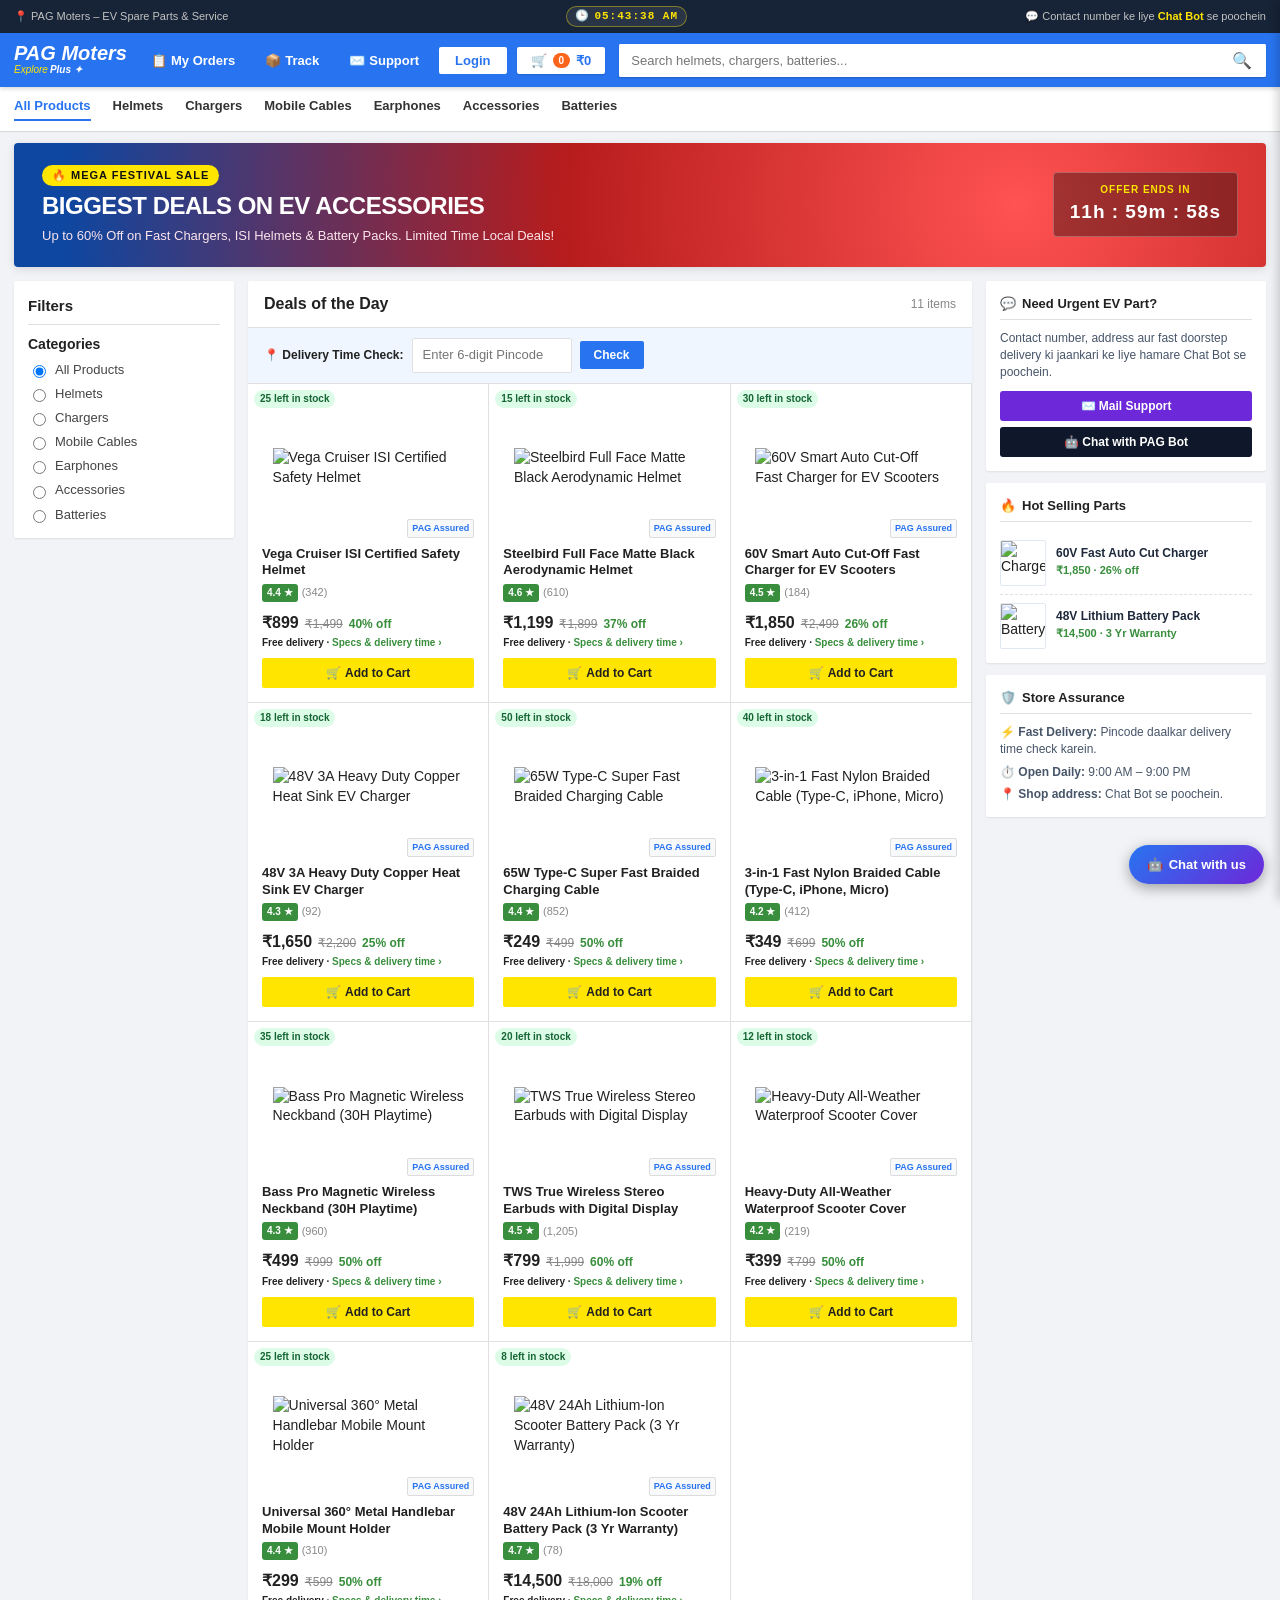
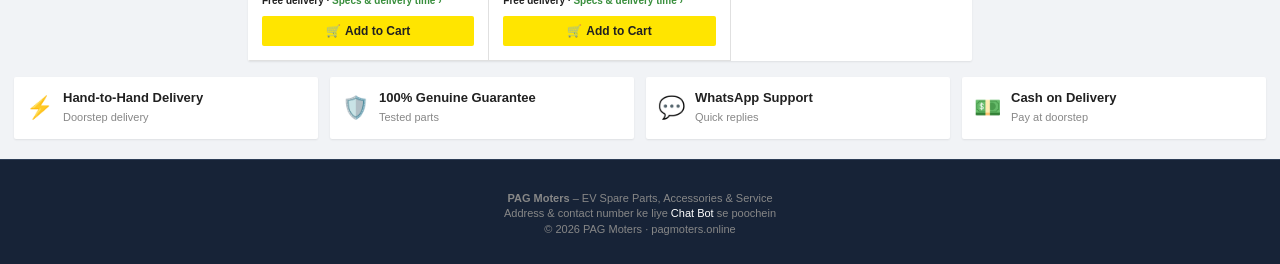
==== index.html @ f5d297fe "Update index.html" ====
<!DOCTYPE html>
<html lang="en">
<head>
<meta charset="utf-8">
<meta http-equiv="Cache-Control" content="no-cache, must-revalidate">
<meta name="viewport" content="width=device-width, initial-scale=1.0, maximum-scale=1.0, user-scalable=no, viewport-fit=cover">
<title>PAG Moters – EV Spare Parts, Accessories &amp; Service</title>
<meta name="description" content="PAG Moters – Genuine EV Spare Parts, Fast Chargers, Helmets, Lithium Batteries & Accessories. Hand-to-hand fast delivery.">
<link rel="icon" href="data:image/svg+xml,%3Csvg xmlns=%22http://www.w3.org/2000/svg%22 viewBox=%220 0 32 32%22%3E%3Crect width=%2232%22 height=%2232%22 rx=%226%22 fill=%22%232874f0%22/%3E%3Ctext x=%2216%22 y=%2223%22 font-size=%2218%22 text-anchor=%22middle%22 fill=%22%23ffe500%22 font-family=%22Arial%22 font-weight=%22bold%22 font-style=%22italic%22%3EP%3C/text%3E%3C/svg%3E">
<style>
:root{
  --bg:#f1f3f6;
  --surface:#ffffff;
  --text:#212121;
  --muted:#878787;
  --line:#e0e0e0;
  --fk-blue:#2874f0;
  --fk-yellow:#ffe500;
  --fk-orange:#fb641b;
  --fk-green:#388e3c;
  --admin-dark:#0f172a;
}
*{box-sizing:border-box}
html, body{width:100%;overflow-x:hidden;-webkit-text-size-adjust:100%}
body{margin:0;background:var(--bg);color:var(--text);font:14px/1.4 -apple-system,BlinkMacSystemFont,"Segoe UI",Roboto,Helvetica,Arial,sans-serif}

/* IN-APP TOAST NOTIFICATIONS */
#toastContainer{
  position:fixed;
  top:20px;
  right:20px;
  z-index:999999;
  display:flex;
  flex-direction:column;
  gap:10px;
  pointer-events:none;
}
.toast-msg{
  background:#1e293b;
  color:#fff;
  padding:12px 18px;
  border-radius:4px;
  box-shadow:0 6px 20px rgba(0,0,0,.25);
  font-size:13px;
  font-weight:600;
  display:flex;
  align-items:center;
  gap:8px;
  animation:toastSlide .3s ease;
  pointer-events:auto;
}
.toast-msg.success{background:#15803d;border-left:4px solid var(--fk-yellow)}
.toast-msg.error{background:#b91c1c;border-left:4px solid #fca5a5}
@keyframes toastSlide{from{transform:translateX(100%);opacity:0}to{transform:translateX(0);opacity:1}}

/* TOP STRIP & REAL TIME CLOCK */
.top-strip{background:#172337;color:#c2c2c2;font-size:11px;padding:6px 14px}
.top-strip-inner{max-width:1480px;margin:auto;display:flex;justify-content:space-between;align-items:center;flex-wrap:wrap;gap:6px}
.top-strip a{color:var(--fk-yellow);text-decoration:none;font-weight:700}
.realtime-clock-badge{
  background:rgba(255,255,255,.08);
  border:1px solid rgba(255,229,0,.4);
  color:var(--fk-yellow);
  padding:2px 8px;
  border-radius:15px;
  font-family:monospace;
  font-size:11px;
  font-weight:700;
  letter-spacing:1px;
  display:inline-flex;
  align-items:center;
  gap:4px;
}

/* FLIPKART STYLE HEADER */
header{background:var(--fk-blue);color:#fff;position:sticky;top:0;z-index:100;box-shadow:0 2px 4px rgba(0,0,0,.15)}
.main-header{max-width:1480px;margin:auto;display:flex;align-items:center;gap:14px;padding:10px 14px;flex-wrap:wrap}
.brand{text-decoration:none;color:#fff;display:flex;flex-direction:column;cursor:pointer}
.brand .title{font-size:20px;font-weight:800;font-style:italic;line-height:1}
.brand small{font-size:10px;font-style:italic;color:var(--fk-yellow);display:flex;align-items:center;gap:2px}
.brand small span{color:#fff;font-weight:700}

.search-box{flex:1;min-width:240px;display:flex;background:#fff;border-radius:2px;box-shadow:0 1px 2px rgba(0,0,0,.2);overflow:hidden}
.search-box input{flex:1;border:0;padding:9px 12px;font-size:13px;outline:none;color:#212121;min-width:0}
.search-box button{border:0;background:#fff;color:var(--fk-blue);padding:0 14px;cursor:pointer;font-size:16px}

.header-actions{display:flex;align-items:center;gap:10px;margin-left:auto}
.btn-nav{background:none;border:0;color:#fff;font-weight:700;font-size:13px;cursor:pointer;display:flex;align-items:center;gap:4px;padding:6px 10px;border-radius:2px;white-space:nowrap}
.btn-nav:hover{background:rgba(255,255,255,.1)}

/* LOGIN BUTTON */
.btn-login-main{background:#fff;color:var(--fk-blue);border:0;padding:6px 16px;font-weight:700;border-radius:2px;cursor:pointer;font-size:13px;white-space:nowrap}
.btn-login-main:hover{background:#f0f0f0}

/* USER PROFILE DROPDOWN */
.user-menu{position:relative;display:inline-block}
.user-menu-btn{background:none;border:0;color:#fff;font-weight:700;font-size:13px;cursor:pointer;display:flex;align-items:center;gap:4px;padding:5px}
.user-dropdown{position:absolute;top:100%;right:0;background:#fff;color:#212121;box-shadow:0 4px 12px rgba(0,0,0,.15);border-radius:2px;display:none;min-width:160px;z-index:150}
.user-dropdown a,.user-dropdown button{display:block;width:100%;padding:10px 14px;text-align:left;border:0;background:none;font:inherit;font-size:13px;cursor:pointer;text-decoration:none;color:#212121}
.user-dropdown a:hover,.user-dropdown button:hover{background:#f1f3f6}
.user-menu:hover .user-dropdown{display:block}

/* FLIPKART STYLE CART BUTTON */
.cart-trigger{background:#fff;color:var(--fk-blue);padding:6px 14px;border-radius:2px;font-weight:700;display:flex;align-items:center;gap:6px;cursor:pointer;box-shadow:0 1px 2px rgba(0,0,0,.15);border:0;position:relative;white-space:nowrap;font-size:13px}
.cart-trigger:hover{background:#f8f9fa}
.cart-count-badge{background:var(--fk-orange);color:#fff;font-size:10px;padding:2px 6px;border-radius:10px;font-weight:800}

/* NAVIGATION TABS */
.nav-sub{background:var(--surface);box-shadow:0 1px 1px rgba(0,0,0,.1);width:100%;overflow:hidden}
.nav-sub ul{max-width:1480px;margin:auto;display:flex;gap:22px;list-style:none;padding:10px 14px;overflow-x:auto;white-space:nowrap;-webkit-overflow-scrolling:touch}
.nav-sub ul::-webkit-scrollbar{display:none}
.nav-sub li{font-size:13px;font-weight:600;cursor:pointer;color:#333;display:inline-block;padding-bottom:3px}
.nav-sub li.active{color:var(--fk-blue);border-bottom:2px solid var(--fk-blue);font-weight:700}

/* SALE BANNER */
.sale-banner-wrap{max-width:1480px;margin:12px auto 0;padding:0 14px}
.big-sale-banner{background:radial-gradient(circle at 80% 50%, #ff5252, #b71c1c 45%, #0d47a1 95%);color:#fff;border-radius:4px;padding:22px 28px;display:flex;justify-content:space-between;align-items:center;gap:14px;box-shadow:0 2px 8px rgba(0,0,0,.12);position:relative;overflow:hidden}
.sale-tag-pill{background:var(--fk-yellow);color:#111;font-size:11px;font-weight:800;padding:3px 10px;border-radius:20px;display:inline-block;margin-bottom:6px;letter-spacing:1px}
.big-sale-banner h1{margin:0;font-size:24px;font-weight:900;letter-spacing:-.5px;line-height:1.2}
.big-sale-banner p{margin:6px 0 0;font-size:13px;color:#fce4ec}
.sale-timer{background:rgba(0,0,0,.35);border:1px solid rgba(255,255,255,.25);padding:10px 16px;border-radius:4px;text-align:center;min-width:150px;white-space:nowrap}
.sale-timer .label{font-size:10px;letter-spacing:1px;text-transform:uppercase;color:var(--fk-yellow);font-weight:700}
.sale-timer .time{font-size:19px;font-weight:800;letter-spacing:1px;margin-top:2px}

/* MAIN 3-COLUMN LAYOUT */
.layout{
  max-width:1480px;
  margin:14px auto;
  padding:0 14px;
  display:grid;
  grid-template-columns:220px 1fr 280px;
  gap:14px;
  align-items:start;
}
.sidebar{background:var(--surface);padding:14px;border-radius:2px;box-shadow:0 1px 2px rgba(0,0,0,.08);height:fit-content;position:sticky;top:70px}
.sidebar h3{font-size:15px;margin:0 0 10px;padding-bottom:8px;border-bottom:1px solid var(--line)}
.filter-group{display:flex;flex-direction:column;gap:6px}
.filter-group label{font-size:13px;display:flex;align-items:center;gap:6px;cursor:pointer;color:#444}

/* RIGHT SIDEBAR WIDGETS */
.right-sidebar{display:flex;flex-direction:column;gap:12px;position:sticky;top:70px}
.widget-box{background:var(--surface);padding:14px;border-radius:2px;box-shadow:0 1px 2px rgba(0,0,0,.08)}
.widget-box h4{margin:0 0 10px;font-size:13px;font-weight:700;display:flex;align-items:center;gap:6px;border-bottom:1px solid var(--line);padding-bottom:6px}
.widget-box p{margin:0 0 10px;font-size:12px;color:#475569;line-height:1.4}
.btn-widget-wa{background:#25d366;color:#fff;border:0;width:100%;padding:8px 10px;font-weight:700;font-size:12px;border-radius:3px;cursor:pointer;text-decoration:none;display:flex;align-items:center;justify-content:center;gap:6px}
.btn-widget-call{background:var(--fk-blue);color:#fff;border:0;width:100%;padding:8px 10px;font-weight:700;font-size:12px;border-radius:3px;cursor:pointer;text-decoration:none;display:flex;align-items:center;justify-content:center;gap:6px;margin-top:6px}
.hot-deal-item{display:flex;align-items:center;gap:10px;padding:8px 0;border-bottom:1px dashed var(--line)}
.hot-deal-item:last-child{border-bottom:none;padding-bottom:0}
.hot-deal-item img{width:46px;height:46px;object-fit:contain;border:1px solid #e2e8f0;border-radius:2px}
.hot-deal-info b{font-size:12px;display:block;line-height:1.2;color:#1e293b}
.hot-deal-info span{font-size:11px;color:var(--fk-green);font-weight:700}

/* PRODUCT GRID */
.product-panel{background:var(--surface);border-radius:2px;box-shadow:0 1px 2px rgba(0,0,0,.08);overflow:hidden}
.panel-head{display:flex;justify-content:space-between;align-items:center;padding:12px 16px;border-bottom:1px solid var(--line)}
.panel-head h2{margin:0;font-size:16px;font-weight:700}
.product-grid{display:grid;grid-template-columns:repeat(auto-fill,minmax(210px,1fr));gap:0}

/* PRODUCT CARD & STOCK BADGE */
.product-card{padding:14px;background:#fff;border-right:1px solid var(--line);border-bottom:1px solid var(--line);display:flex;flex-direction:column;position:relative}
.prod-img-wrap{height:140px;display:flex;align-items:center;justify-content:center;position:relative}
.prod-img-wrap img{max-height:120px;max-width:90%;object-fit:contain}
.assured-tag{position:absolute;bottom:0;right:0;font-size:9px;background:#f7f9fa;border:1px solid #dcdcdc;border-radius:2px;padding:2px 4px;font-weight:800;color:var(--fk-blue)}
.stock-status-pill{position:absolute;top:6px;left:6px;font-size:10px;padding:2px 6px;border-radius:10px;font-weight:800}
.stock-instock{background:#dcfce7;color:#166534}
.stock-out{background:#fee2e2;color:#991b1b}
.prod-title{margin:8px 0 4px;font-size:13px;font-weight:600;color:#212121;line-height:1.3;height:34px;overflow:hidden;display:-webkit-box;-webkit-line-clamp:2;-webkit-box-orient:vertical}
.rating-pill{background:var(--fk-green);color:#fff;font-size:10px;font-weight:700;padding:2px 5px;border-radius:3px;display:inline-flex;align-items:center;gap:2px;width:fit-content}
.rating-count{font-size:11px;color:var(--muted);margin-left:4px}
.price-row{display:flex;align-items:baseline;gap:6px;margin:6px 0 2px}
.final-price{font-size:16px;font-weight:700;color:#212121}
.orig-price{font-size:12px;color:var(--muted);text-decoration:line-through}
.disc-percent{font-size:12px;font-weight:700;color:var(--fk-green)}
.delivery-badge{font-size:10px;color:#212121;font-weight:600;margin-bottom:8px}
.delivery-badge span{color:var(--fk-green);font-weight:700}

/* CARD CONTROLS */
.card-actions{margin-top:auto}
.btn-add-cart{background:var(--fk-yellow);color:#212121;border:0;width:100%;padding:8px;font-weight:700;font-size:12px;border-radius:2px;cursor:pointer;display:flex;align-items:center;justify-content:center;gap:4px}
.btn-add-cart:disabled{background:#e2e8f0;color:#94a3b8;cursor:not-allowed}
.qty-stepper{display:flex;align-items:center;justify-content:space-between;background:var(--fk-blue);color:#fff;border-radius:2px;overflow:hidden}
.qty-stepper button{background:none;border:0;color:#fff;padding:6px 12px;font-size:15px;font-weight:800;cursor:pointer}
.qty-stepper span{font-size:12px;font-weight:700}

/* FLY BALL */
.fly-item{position:fixed;width:20px;height:20px;background:var(--fk-orange);border-radius:50%;color:#fff;font-size:10px;font-weight:800;display:flex;align-items:center;justify-content:center;pointer-events:none;z-index:9999;transition:all .55s cubic-bezier(0.18, 0.89, 0.32, 1.28)}

/* OVERLAYS & MODALS */
.overlay{position:fixed;inset:0;background:rgba(0,0,0,.6);z-index:200;display:none}
.overlay.show{display:flex;align-items:center;justify-content:center}

.auth-card{background:#fff;width:min(740px,94%);border-radius:4px;overflow:hidden;box-shadow:0 6px 30px rgba(0,0,0,.35);display:grid;grid-template-columns:240px 1fr;position:relative}
.auth-left{background:var(--fk-blue);color:#fff;padding:26px 20px;display:flex;flex-direction:column;justify-content:space-between}
.auth-left h2{margin:0 0 8px;font-size:20px}
.auth-left p{margin:0;font-size:13px;line-height:1.4;color:#dbeafe}
.auth-left .shield-icon{font-size:42px;margin-top:16px}
.auth-right{padding:20px;position:relative;max-height:85vh;overflow-y:auto}
.auth-close{position:absolute;top:8px;right:12px;background:none;border:0;font-size:20px;color:var(--muted);cursor:pointer}

.auth-form{display:flex;flex-direction:column;gap:8px}
.auth-form label{font-size:11px;color:var(--muted);font-weight:600}
.auth-form input,.auth-form select,.auth-form textarea{border:1px solid var(--line);border-radius:2px;padding:8px 10px;font:inherit;font-size:13px;outline:none;background:#fff;width:100%}
.auth-form input:focus,.auth-form select:focus,.auth-form textarea:focus{border-color:var(--fk-blue)}
.auth-btn-primary{background:var(--fk-orange);color:#fff;border:0;padding:10px;font-size:13px;font-weight:700;border-radius:2px;cursor:pointer;margin-top:4px}
.auth-switch{font-size:12px;color:var(--muted);text-align:center;margin-top:10px}
.auth-switch a{color:var(--fk-blue);font-weight:700;text-decoration:none;cursor:pointer}
.auth-msg{font-size:12px;padding:8px;border-radius:2px;display:none;line-height:1.4}
.auth-msg.err{background:#ffebee;color:#c62828;display:block}
.auth-msg.ok{background:#e8f5e9;color:#2e7d32;display:block}
.sec-badge{background:#fff3e0;border-left:4px solid var(--fk-orange);padding:8px;font-size:11px;color:#d84315;border-radius:2px;margin-bottom:8px;line-height:1.4}

/* CART DRAWER & CHECKOUT */
.drawer{position:fixed;top:0;right:0;bottom:0;width:min(440px,100%);background:#fff;z-index:201;display:flex;flex-direction:column;box-shadow:-2px 0 10px rgba(0,0,0,.2);transform:translateX(100%);transition:transform .3s ease}
.drawer.open{transform:translateX(0)}
.drawer-head{background:var(--fk-blue);color:#fff;padding:12px 16px;display:flex;justify-content:space-between;align-items:center}
.drawer-head h2{margin:0;font-size:16px;font-weight:700}
.btn-close{background:none;border:0;color:#fff;font-size:20px;cursor:pointer}
.drawer-body{flex:1;overflow-y:auto;padding:14px;background:#f1f3f6}

.cart-item-row{background:#fff;border-radius:2px;padding:10px;margin-bottom:8px;box-shadow:0 1px 2px rgba(0,0,0,.06);display:flex;gap:10px}
.cart-item-row img{width:50px;height:50px;object-fit:contain}
.cart-item-details{flex:1}
.cart-item-details h4{margin:0 0 3px;font-size:12px}
.cart-item-details .price{font-weight:700;font-size:13px}
.cart-item-ctrl{display:flex;align-items:center;gap:6px;margin-top:6px}
.cart-item-ctrl button{border:1px solid #c2c2c2;background:#fff;width:22px;height:22px;border-radius:50%;cursor:pointer;font-weight:700}

.price-summary{background:#fff;border-radius:2px;padding:12px;box-shadow:0 1px 2px rgba(0,0,0,.06);margin-bottom:10px}
.summary-row{display:flex;justify-content:space-between;margin-bottom:6px;font-size:12px}
.summary-total{display:flex;justify-content:space-between;border-top:1px dashed var(--line);padding-top:8px;font-weight:800;font-size:15px}

.checkout-box{background:#fff;padding:12px;border-radius:2px;box-shadow:0 1px 2px rgba(0,0,0,.06)}
.checkout-box h3{margin:0 0 8px;font-size:13px}
.checkout-box input,.checkout-box textarea{width:100%;border:1px solid var(--line);padding:8px;font:inherit;border-radius:2px;margin-bottom:6px;font-size:12px}

.btn-detect-loc{
  background:#f0fdf4;
  border:1px solid #86efac;
  color:#15803d;
  padding:6px 10px;
  border-radius:3px;
  font-weight:700;
  font-size:11px;
  cursor:pointer;
  display:inline-flex;
  align-items:center;
  gap:6px;
  margin-bottom:8px;
  width:100%;
  justify-content:center;
}
.btn-detect-loc:hover{background:#dcfce7}

.payment-choice{display:flex;flex-direction:column;gap:6px;margin:8px 0 12px}
.payment-choice label{display:flex;align-items:center;gap:8px;font-size:12px;border:1px solid var(--line);padding:8px;border-radius:3px;cursor:pointer}
.payment-choice label:hover{background:#f8fafc;border-color:var(--fk-blue)}
.upi-badge{background:#e0f2fe;color:#0369a1;padding:2px 6px;border-radius:3px;font-weight:700;font-size:10px;margin-left:auto}
.btn-place-order{background:var(--fk-orange);color:#fff;border:0;width:100%;padding:11px;font-weight:700;font-size:14px;border-radius:2px;cursor:pointer}

/* MODALS */
.modal-track{background:#fff;width:min(560px,94%);border-radius:4px;overflow:hidden;box-shadow:0 4px 20px rgba(0,0,0,.2)}
.modal-head{background:var(--fk-blue);color:#fff;padding:12px 16px;display:flex;justify-content:space-between;align-items:center}
.modal-head h3{margin:0;font-size:15px}
.modal-body{padding:16px;max-height:80vh;overflow-y:auto}
.track-input-group{display:flex;gap:6px;margin-bottom:12px}
.track-input-group input{flex:1;padding:8px 10px;border:1px solid var(--line);border-radius:2px;font:inherit;font-size:13px}
.track-input-group button{background:var(--fk-blue);color:#fff;border:0;padding:8px 14px;font-weight:700;border-radius:2px;cursor:pointer;font-size:13px;white-space:nowrap}

.tracker-status-box{background:#f9f9f9;border:1px solid var(--line);border-radius:4px;padding:12px;margin-bottom:12px}
.timeline{display:flex;justify-content:space-between;position:relative;margin:18px 0 12px}
.timeline::before{content:"";position:absolute;top:10px;left:10%;right:10%;height:3px;background:#e0e0e0;z-index:1}
.timeline-step{position:relative;z-index:2;display:flex;flex-direction:column;align-items:center;text-align:center;width:25%}
.timeline-dot{width:22px;height:22px;border-radius:50%;background:#e0e0e0;color:#fff;display:flex;align-items:center;justify-content:center;font-size:10px;font-weight:800}
.timeline-step.completed .timeline-dot{background:var(--fk-green)}
.timeline-step.current .timeline-dot{background:var(--fk-blue);box-shadow:0 0 0 3px rgba(40,116,240,.2)}
.timeline-step span{font-size:10px;font-weight:600;margin-top:4px;color:#555}

/* UNIQUE DELIVERY CODE BADGE */
.delivery-code-pill{
  background:#fef3c7;
  border:1px dashed #d97706;
  color:#92400e;
  padding:8px 12px;
  border-radius:4px;
  font-weight:800;
  font-size:14px;
  text-align:center;
  margin:10px 0;
  display:flex;
  justify-content:space-between;
  align-items:center;
}
.delivery-code-pill span.code-num{
  font-size:18px;
  letter-spacing:3px;
  color:#b45309;
  background:#fff;
  padding:2px 8px;
  border-radius:3px;
  border:1px solid #fcd34d;
}

/* ======================================================== */
/* 🛡️ OWNER & STAFF ENTERPRISE CONSOLE */
/* ======================================================== */
#adminPanelModal{position:fixed;inset:0;background:var(--bg);z-index:300;display:none;flex-direction:column;overflow-y:auto}
.admin-navbar{background:var(--admin-dark);color:#fff;padding:12px 16px;display:flex;justify-content:space-between;align-items:center;position:sticky;top:0;z-index:10;flex-wrap:wrap;gap:8px}
.admin-navbar-left{display:flex;align-items:center;gap:10px}
.admin-navbar h2{margin:0;font-size:16px;display:flex;align-items:center;gap:6px}
.admin-badge{background:var(--fk-orange);color:#fff;font-size:10px;padding:3px 7px;border-radius:3px;font-weight:800}
.admin-actions-wrap{display:flex;align-items:center;gap:10px;flex-wrap:wrap}

.admin-giant-clock{
  background:rgba(255,255,255,.1);
  border:1.5px solid var(--fk-yellow);
  color:var(--fk-yellow);
  padding:4px 14px;
  border-radius:24px;
  font-family:monospace;
  font-size:15px;
  font-weight:900;
  letter-spacing:1.5px;
  display:inline-flex;
  align-items:center;
  gap:6px;
  box-shadow:0 0 10px rgba(255,229,0,.2);
}

.admin-export-btn{background:#10b981;color:#fff;border:0;padding:6px 12px;border-radius:3px;font-weight:700;cursor:pointer;font-size:12px}
.admin-logout{background:#ef4444;color:#fff;border:0;padding:6px 14px;border-radius:3px;font-weight:700;cursor:pointer;font-size:12px}
.admin-container{max-width:1480px;margin:14px auto;padding:0 10px;display:grid;gap:14px}
.admin-tabs{display:flex;gap:8px;border-bottom:2px solid var(--line);padding-bottom:8px;flex-wrap:wrap}
.admin-tab-btn{background:#fff;border:1px solid var(--line);padding:8px 12px;border-radius:3px;font-weight:700;cursor:pointer;font-size:12px}
.admin-tab-btn.active{background:var(--fk-blue);color:#fff;border-color:var(--fk-blue)}

/* COMPANY NOTICE BOARD CARD */
.company-bulletin-card{background:#fff;border:1px solid #bfdbfe;border-radius:4px;padding:12px;box-shadow:0 1px 3px rgba(0,0,0,.08);display:flex;gap:14px;align-items:center}
.company-bulletin-card img{width:70px;height:70px;object-fit:cover;border-radius:4px;border:1px solid #cbd5e1}
.bulletin-content{flex:1}
.bulletin-content h4{margin:0 0 4px;color:#1e3a8a;font-size:14px}
.bulletin-content p{margin:0;font-size:12px;color:#334155}
.bulletin-date{font-size:10px;color:var(--muted);margin-top:4px}

.mailbox-card{background:#fff;border-radius:4px;box-shadow:0 1px 3px rgba(0,0,0,.1);overflow:hidden}
.mailbox-header{background:#f8fafc;padding:10px 14px;font-weight:700;border-bottom:1px solid var(--line);display:flex;justify-content:space-between;align-items:center;font-size:13px}
.mail-row{display:grid;grid-template-columns:110px 170px 1fr 110px 100px;align-items:center;padding:10px 14px;border-bottom:1px solid var(--line);cursor:pointer;font-size:12px}
.mail-row:hover{background:#f1f5f9}
.mail-orderid{color:var(--fk-blue);font-weight:800;text-decoration:underline}
.mail-status-pill{padding:2px 6px;border-radius:10px;font-size:10px;font-weight:700;text-align:center}
.st-1{background:#fef3c7;color:#92400e}
.st-2{background:#e0f2fe;color:#0369a1}
.st-3{background:#ede9fe;color:#6d28d9}
.st-4{background:#dcfce7;color:#15803d}

.admin-prod-form{background:#f8fafc;border:1px solid var(--line);padding:14px;border-radius:4px;margin-bottom:14px;display:grid;grid-template-columns:repeat(auto-fit,minmax(180px,1fr));gap:10px}
.admin-prod-form input, .admin-prod-form select, .admin-prod-form textarea{border:1px solid var(--line);border-radius:3px;padding:8px;font:inherit;font-size:12px;background:#fff;width:100%}
.admin-prod-form button{background:var(--fk-green);color:#fff;border:0;padding:9px;font-weight:700;border-radius:3px;cursor:pointer;font-size:12px}

.multi-preview-strip{grid-column:1/-1;display:flex;gap:8px;flex-wrap:wrap;background:#fff;padding:8px;border:1px dashed var(--line);border-radius:4px}
.multi-preview-strip img{width:50px;height:50px;object-fit:contain;border:1px solid #cbd5e1;border-radius:3px;background:#fafafa}

.users-table-wrap{background:#fff;border-radius:4px;box-shadow:0 1px 3px rgba(0,0,0,.1);overflow-x:auto}
.users-table{width:100%;border-collapse:collapse;text-align:left;font-size:12px}
.users-table th{background:#f8fafc;padding:10px 12px;border-bottom:2px solid var(--line);font-weight:700}
.users-table td{padding:10px 12px;border-bottom:1px solid var(--line)}
.btn-override-pass{background:var(--fk-orange);color:#fff;border:0;padding:5px 10px;border-radius:2px;font-weight:700;cursor:pointer;font-size:11px}
.btn-block-user{background:#dc2626;color:#fff;border:0;padding:5px 10px;border-radius:2px;font-weight:700;cursor:pointer;font-size:11px;margin-left:4px}
.btn-unblock-user{background:#16a34a;color:#fff;border:0;padding:5px 10px;border-radius:2px;font-weight:700;cursor:pointer;font-size:11px;margin-left:4px}
.btn-del-prod{background:#ef4444;color:#fff;border:0;padding:5px 10px;border-radius:2px;font-weight:700;cursor:pointer;font-size:11px}
.btn-edit-prod{background:var(--fk-blue);color:#fff;border:0;padding:5px 10px;border-radius:2px;font-weight:700;cursor:pointer;font-size:11px;margin-right:2px}
.btn-stock-quick{background:#3b82f6;color:#fff;border:0;padding:3px 8px;border-radius:2px;font-weight:700;font-size:10px;cursor:pointer;margin-top:2px}

/* CHAT BOX / TASK SYSTEM STYLES */
.chat-container{display:grid;grid-template-columns:300px 1fr;gap:12px;background:#fff;border-radius:4px;border:1px solid var(--line);min-height:380px}
.chat-list-panel{border-right:1px solid var(--line);padding:10px;background:#f8fafc}
.chat-user-item{padding:8px 10px;border-radius:4px;cursor:pointer;margin-bottom:6px;background:#fff;border:1px solid var(--line)}
.chat-user-item.active{background:#e0f2fe;border-color:var(--fk-blue)}
.chat-main-panel{display:flex;flex-direction:column;padding:12px}
.chat-messages-stream{flex:1;overflow-y:auto;display:flex;flex-direction:column;gap:8px;padding-bottom:10px;max-height:300px}
.chat-bubble{max-width:85%;padding:8px 12px;border-radius:6px;font-size:12px;line-height:1.4;position:relative}
.bubble-admin{align-self:flex-end;background:#dbeafe;border:1px solid #bfdbfe;color:#1e3a8a}
.bubble-staff{align-self:flex-start;background:#f1f5f9;border:1px solid #e2e8f0;color:#334155}
.msg-status-receipt{font-size:10px;font-weight:800;display:inline-block;margin-top:4px}
.receipt-pending{color:#d97706}
.receipt-seen{color:#0284c7}
.receipt-accepted{color:#16a34a}
.chat-send-bar{display:flex;gap:6px;margin-top:auto}
.chat-send-bar input{flex:1;border:1px solid var(--line);padding:8px 10px;font:inherit;font-size:12px;border-radius:3px}
.chat-send-bar button{background:var(--fk-blue);color:#fff;border:0;padding:8px 16px;font-weight:700;border-radius:3px;cursor:pointer}

/* ULTRA POPUP EDIT & ORDER MODALS */
#editProductModalOverlay, #orderDetailsModalOverlay{
  position:fixed;
  inset:0;
  background:rgba(0,0,0,.75);
  z-index:99999;
  display:none;
  align-items:center;
  justify-content:center;
}
.edit-modal-box{background:#fff;width:min(680px,95%);border-radius:6px;overflow:hidden;box-shadow:0 10px 40px rgba(0,0,0,.5);animation:popupIn .2s ease;max-height:90vh;display:flex;flex-direction:column}
.modal-body-scrollable{padding:16px;overflow-y:auto;flex:1}
@keyframes popupIn{from{transform:scale(0.95);opacity:0}to{transform:scale(1);opacity:1}}

/* FOOTER */
.trust-strip{max-width:1480px;margin:16px auto;padding:0 14px;display:grid;grid-template-columns:repeat(auto-fit,minmax(220px,1fr));gap:12px}
.trust-box{background:#fff;padding:12px;border-radius:2px;box-shadow:0 1px 2px rgba(0,0,0,.08);display:flex;align-items:center;gap:10px}
.trust-box .icon{font-size:22px;color:var(--fk-blue)}
.trust-box div b{display:block;font-size:13px}
.trust-box div small{color:var(--muted);font-size:11px}
footer{background:#172337;color:#878787;padding:20px 14px 16px;font-size:11px;border-top:1px solid #2d3e56;margin-top:20px;text-align:center}
footer a{color:#fff;text-decoration:none}

/* 📱 AUTOMATIC MOBILE RESPONSIVENESS */
@media (max-width: 1024px) {
  .layout{grid-template-columns:200px 1fr}
  .right-sidebar{display:none}
}

@media (max-width: 768px) {
  .top-strip-inner{justify-content:center;text-align:center;gap:4px}
  .main-header{padding:8px 10px;gap:8px}
  .search-box{order:3;width:100%;min-width:100%;margin-top:2px}
  .header-actions{order:2;gap:6px}
  .layout{grid-template-columns:1fr;padding:0 6px}
  .sidebar{display:none}
  .right-sidebar{display:none}
  .product-grid{grid-template-columns:repeat(2, 1fr)}
  .chat-container{grid-template-columns:1fr}
  .big-sale-banner{flex-direction:column;align-items:flex-start;padding:14px}
  .admin-giant-clock{font-size:13px;padding:3px 10px}
  .mail-row{grid-template-columns:1fr;gap:4px;padding:10px}
}
/* ======================================================== */
/* 🤖 CHATBOT + ✉️ MAIL SUPPORT (NEW) */
/* ======================================================== */
.bot-fab{position:fixed;right:16px;bottom:calc(16px + env(safe-area-inset-bottom,0px));z-index:150;background:linear-gradient(135deg,#2874f0,#6d28d9);color:#fff;border:0;border-radius:30px;padding:12px 18px;font-weight:800;font-size:13px;box-shadow:0 4px 14px rgba(0,0,0,.35);cursor:pointer;display:flex;align-items:center;gap:6px}
.bot-window{position:fixed;right:16px;bottom:calc(16px + env(safe-area-inset-bottom,0px));width:min(370px,calc(100% - 32px));height:min(520px,75vh);background:#fff;border-radius:8px;box-shadow:0 10px 36px rgba(0,0,0,.4);z-index:150;display:none;flex-direction:column;overflow:hidden}
.bot-window.open{display:flex}
.bot-head{background:var(--fk-blue);color:#fff;padding:10px 14px;display:flex;justify-content:space-between;align-items:center}
.bot-head b{font-size:14px}
.bot-head small{display:block;font-size:10px;color:#dbeafe}
.bot-body{flex:1;overflow-y:auto;padding:10px;background:#f1f3f6;display:flex;flex-direction:column;gap:8px}
.bot-msg{max-width:90%;padding:8px 11px;border-radius:8px;font-size:12px;line-height:1.5;word-wrap:break-word}
.bot-msg.bot{align-self:flex-start;background:#fff;border:1px solid #e2e8f0;color:#1e293b}
.bot-msg.user{align-self:flex-end;background:var(--fk-blue);color:#fff}
.bot-chips{display:flex;flex-wrap:wrap;gap:6px;padding:6px 10px;background:#fff;border-top:1px solid var(--line);max-height:84px;overflow-y:auto}
.bot-chip{background:#fff;border:1px solid var(--fk-blue);color:var(--fk-blue);border-radius:14px;padding:4px 10px;font-size:11px;font-weight:700;cursor:pointer}
.bot-chip:hover{background:#eff6ff}
.bot-input-bar{display:flex;gap:6px;padding:8px;border-top:1px solid var(--line);background:#fff}
.bot-input-bar input{flex:1;border:1px solid var(--line);border-radius:20px;padding:8px 12px;font:inherit;font-size:12px;outline:none;min-width:0}
.bot-input-bar button{background:var(--fk-blue);color:#fff;border:0;border-radius:20px;padding:0 14px;font-weight:700;cursor:pointer}
.bot-link{display:inline-block;margin:4px 4px 0 0;background:#eff6ff;border:1px solid #bfdbfe;color:var(--fk-blue);padding:4px 9px;border-radius:12px;font-size:11px;font-weight:700;cursor:pointer;text-decoration:none}
.bot-prod{border-top:1px dashed #e2e8f0;padding:6px 0}
.bot-prod:first-of-type{border-top:0}

.mail-subtabs{display:flex;gap:6px;margin-bottom:10px;flex-wrap:wrap}
.mail-subtabs button{background:#fff;border:1px solid var(--line);padding:7px 12px;border-radius:3px;font-weight:700;font-size:12px;cursor:pointer}
.mail-subtabs button.active{background:var(--fk-blue);color:#fff;border-color:var(--fk-blue)}
.mail-unread-badge{background:var(--fk-orange);color:#fff;font-size:10px;padding:1px 6px;border-radius:10px;font-weight:800;margin-left:4px}
.mail-empty{padding:26px 10px;text-align:center;color:var(--muted);font-size:12px}
.mail-card{background:#fff;border:1px solid var(--line);border-radius:4px;padding:10px;margin-bottom:10px;font-size:12px;line-height:1.5}
.mail-card .mc-head{display:flex;justify-content:space-between;align-items:center;gap:8px;margin-bottom:4px}
.mail-bubble{border-radius:6px;padding:8px 10px;margin:6px 0;font-size:12px;line-height:1.5}
.mail-bubble.in{background:#f1f5f9;border:1px solid #e2e8f0}
.mail-bubble.out{background:#dbeafe;border:1px solid #bfdbfe}
.mail-bubble small{display:block;color:var(--muted);font-size:10px;margin-bottom:2px}
#mailViewModalOverlay{position:fixed;inset:0;background:rgba(0,0,0,.75);z-index:99999;display:none;align-items:center;justify-content:center}
.mail-view-actions{display:flex;gap:8px;flex-wrap:wrap;margin-top:8px}
.mail-view-actions button{border:0;padding:9px 14px;font-weight:700;border-radius:4px;cursor:pointer;font-size:12px;color:#fff}
@media (max-width: 768px) {
  .header-actions{flex-wrap:wrap;justify-content:flex-end}
}
/* ======================================================== */
/* 👑 MASTER CONTROL (NEW) */
/* ======================================================== */
.master-stats{display:grid;grid-template-columns:repeat(auto-fit,minmax(130px,1fr));gap:10px;margin-bottom:12px}
.master-stat{background:#f8fafc;border:1px solid var(--line);border-radius:4px;padding:10px;text-align:center}
.master-stat b{display:block;font-size:18px;color:var(--fk-blue)}
.master-stat span{font-size:11px;color:var(--muted)}
.master-h{margin:16px 0 6px;font-size:14px;color:#1e293b;display:flex;justify-content:space-between;align-items:center;gap:8px}
.master-btn{border:0;padding:5px 10px;border-radius:2px;font-weight:700;cursor:pointer;font-size:11px;color:#fff;background:var(--fk-blue)}
.master-btn.red{background:#dc2626}
.master-btn.green{background:#16a34a}
.master-btn.dark{background:#334155}
.master-tools{display:flex;gap:8px;flex-wrap:wrap}
.master-tools button,.master-tools label.master-file{border:0;padding:9px 14px;border-radius:4px;font-weight:700;font-size:12px;cursor:pointer;color:#fff;background:var(--fk-blue)}
.master-tools .red{background:#dc2626}
.master-tools .green{background:#16a34a}
.master-tools .orange{background:var(--fk-orange)}
#masterEditOverlay{position:fixed;inset:0;background:rgba(0,0,0,.75);z-index:99999;display:none;align-items:center;justify-content:center}
/* ======================================================== */
/* 📍 PINCODE CHECK + PRODUCT DETAILS + DIWALI (NEW) */
/* ======================================================== */
.pin-check-bar{display:flex;flex-wrap:wrap;gap:8px;align-items:center;padding:10px 16px;background:#eff6ff;border-bottom:1px solid var(--line);font-size:12px}
.pin-check-bar input{border:1px solid var(--line);border-radius:2px;padding:7px 10px;font:inherit;font-size:13px;width:160px;outline:none}
.pin-check-bar button{background:var(--fk-blue);color:#fff;border:0;padding:7px 14px;font-weight:700;border-radius:2px;cursor:pointer;font-size:12px}
.pin-eta{font-size:12px;padding:8px 10px;border-radius:4px;line-height:1.5;margin:4px 0}
.pin-eta.ok{background:#e8f5e9;color:#1b5e20;border-left:4px solid var(--fk-green)}
.pin-eta.err{background:#ffebee;color:#b71c1c;border-left:4px solid #ef4444}
.pd-box{background:#fff;width:min(820px,96%);max-height:92vh;border-radius:4px;overflow:hidden;display:flex;flex-direction:column;box-shadow:0 10px 40px rgba(0,0,0,.5)}
.pd-scroll{overflow-y:auto;padding:16px}
.pd-grid{display:grid;grid-template-columns:260px 1fr;gap:18px}
.pd-main-img{width:100%;height:240px;object-fit:contain;border:1px solid var(--line);border-radius:4px;background:#fff}
.pd-thumbs{display:flex;gap:6px;margin-top:8px;flex-wrap:wrap}
.pd-thumbs img{width:48px;height:48px;object-fit:contain;border:1px solid var(--line);border-radius:3px;cursor:pointer;background:#fff}
.pd-title{font-size:17px;font-weight:700;margin:0 0 6px;line-height:1.3}
.pd-pin-row{display:flex;gap:6px;margin:6px 0}
.pd-pin-row input{flex:1;border:1px solid var(--line);border-radius:2px;padding:8px 10px;font:inherit;font-size:13px;min-width:0}
.pd-pin-row button{background:var(--fk-blue);color:#fff;border:0;padding:8px 14px;font-weight:700;border-radius:2px;cursor:pointer;font-size:12px}
.pd-specs{width:100%;border-collapse:collapse;font-size:12px;margin-top:6px}
.pd-specs td{padding:7px 10px;border-bottom:1px solid var(--line);vertical-align:top}
.pd-specs td:first-child{width:38%;background:#f8fafc;font-weight:600;color:#475569}
.pd-h{margin:14px 0 4px;font-size:14px;font-weight:700}
#specEditOverlay{position:fixed;inset:0;background:rgba(0,0,0,.75);z-index:99999;display:none;align-items:center;justify-content:center}
.diwali-banner{background:radial-gradient(circle at 80% 50%, #ffb300, #e65100 45%, #4a148c 100%) !important}
.diwali-banner h1{animation:diwaliGlow 1.6s ease-in-out infinite alternate}
.diwali-banner p{color:#fff8e1 !important}
@keyframes diwaliGlow{from{text-shadow:0 0 6px #fff59d}to{text-shadow:0 0 22px #ffeb3b,0 0 34px #ff9800}}
@media (max-width: 768px) {
  .pd-grid{grid-template-columns:1fr}
}
/* ⭐ VERIFIED REVIEWS (NEW) */
.pd-star{font-size:28px;cursor:pointer;color:#cbd5e1;line-height:1;user-select:none}
.pd-star.on{color:#f59e0b}
.rev-card{border-bottom:1px solid var(--line);padding:9px 0;font-size:12px;line-height:1.5}
.rev-stars{color:#f59e0b;letter-spacing:1px;font-size:14px}
.rev-badge{color:#15803d;font-size:10px;font-weight:700;margin-left:6px}
.rev-note{background:#fff8e1;border-left:4px solid #f59e0b;padding:8px 10px;border-radius:3px;font-size:12px;line-height:1.5;margin:6px 0}
.rev-form{background:#f8fafc;border:1px solid var(--line);border-radius:4px;padding:10px;margin:8px 0}
.rev-form textarea{width:100%;border:1px solid var(--line);border-radius:3px;padding:8px;font:inherit;font-size:12px;margin-top:6px}
.rev-form button.rev-submit{margin-top:8px;background:var(--fk-green);color:#fff;border:0;padding:9px 16px;font-weight:700;border-radius:3px;cursor:pointer;font-size:12px}
/* ======================================================== */
/* 👑 MASTER LIVE EDITOR (NEW) */
/* ======================================================== */
#masterBar{position:fixed;left:50%;transform:translateX(-50%);bottom:calc(10px + env(safe-area-inset-bottom,0px));z-index:9990;background:#111827;color:#fff;border:2px solid #f59e0b;border-radius:10px;padding:8px 10px;display:none;align-items:center;gap:6px;flex-wrap:wrap;justify-content:center;width:min(96%,860px);box-shadow:0 6px 24px rgba(0,0,0,.5);font-size:12px}
#masterBar.show{display:flex}
#masterBar button{border:0;border-radius:5px;padding:7px 10px;font-weight:700;font-size:12px;cursor:pointer;background:#2874f0;color:#fff;white-space:nowrap}
#masterBar button.on{background:#16a34a}
#masterBar button.red{background:#dc2626}
#masterBar button.gold{background:#d97706}
#masterBar .mb-chip{font-size:11px;background:#1f2937;border-radius:10px;padding:3px 8px;color:#fde68a}
#textToolbar{position:fixed;top:calc(8px + env(safe-area-inset-top,0px));left:50%;transform:translateX(-50%);z-index:9995;background:#111827;color:#fff;border:2px solid #16a34a;border-radius:8px;padding:6px 8px;display:none;align-items:center;gap:5px;flex-wrap:wrap;justify-content:center;width:min(96%,560px);box-shadow:0 6px 24px rgba(0,0,0,.5);font-size:12px}
#textToolbar.show{display:flex}
#textToolbar button{border:0;border-radius:4px;padding:6px 10px;font-weight:800;font-size:12px;cursor:pointer;background:#374151;color:#fff}
#textToolbar input[type=color]{width:34px;height:28px;border:0;padding:0;background:none;cursor:pointer}
body.edit-on [data-eid]{outline:1px dashed rgba(124,58,237,.6);outline-offset:1px;cursor:text}
body.edit-on [data-eid]:hover{outline:2px solid #7c3aed;background:rgba(124,58,237,.10)}
body.edit-on .m-editing{outline:2px solid #16a34a !important;background:rgba(22,163,74,.10) !important}
body.edit-on [data-block]{outline:2px dashed rgba(251,100,27,.65);outline-offset:-2px}
body.edit-on .product-card{outline:1px dashed #16a34a;outline-offset:-2px;cursor:pointer}
body.edit-on [data-block]:not(header):not(.sidebar):not(.right-sidebar){position:relative}
.mhide{display:none !important}
body.edit-on .mghost{opacity:.35}
.blk-bar{position:absolute;top:2px;right:2px;z-index:450;display:none;gap:2px;background:#111827;border-radius:5px;padding:2px;align-items:center}
body.edit-on .blk-bar{display:flex}
.blk-bar span{font-size:9px;color:#fde68a;padding:0 4px;white-space:nowrap}
.blk-bar button{border:0;background:#374151;color:#fff;border-radius:3px;padding:3px 6px;font-size:11px;font-weight:800;cursor:pointer;line-height:1}
.blk-bar button:hover{background:#7c3aed}
body.edit-on{padding-bottom:90px}
</style>
</head>
<body>

<!-- TOAST NOTIFICATION CONTAINER -->
<div id="toastContainer"></div>

<!-- TOP STRIP WITH REAL-TIME CLOCK -->
<div class="top-strip">
  <div class="top-strip-inner">
    <span>📍 PAG Moters – EV Spare Parts &amp; Service</span>
    <div class="realtime-clock-badge">
      <span>🕒</span> <span id="realTimeClock">--:--:-- --</span>
    </div>
    <span>💬 Contact number ke liye <a href="javascript:void(0)" onclick="toggleBot(true)">Chat Bot</a> se poochein</span>
  </div>
</div>

<header>
  <div class="main-header">
    <div class="brand" onclick="location.reload()">
      <div class="title">PAG Moters</div>
      <small>Explore <span>Plus ✦</span></small>
    </div>

    <div class="header-actions">
      <button class="btn-nav" onclick="openMyOrdersModal()">
        <span>📋</span> My Orders
      </button>

      <button class="btn-nav" onclick="openTrackModal()">
        <span>📦</span> Track
      </button>

      <button class="btn-nav" onclick="openMailSupportModal()">
        <span>✉️</span> Support
      </button>

      <div id="authHeaderContainer">
        <button class="btn-login-main" onclick="openAuthModal('login')">Login</button>
      </div>

      <button class="cart-trigger" id="cartTriggerBtn" onclick="toggleCartDrawer(true)">
        <span>🛒</span>
        <span id="cartCountBadge" class="cart-count-badge">0</span>
        <span id="headerCartTotal">₹0</span>
      </button>
    </div>

    <div class="search-box">
      <input type="search" id="searchQuery" placeholder="Search helmets, chargers, batteries..." oninput="liveSearch()">
      <button onclick="liveSearch()">🔍</button>
    </div>
  </div>
</header>

<nav class="nav-sub">
  <ul id="catNavList">
    <li class="active" onclick="filterByCategory('All')">All Products</li>
    <li onclick="filterByCategory('Helmets')">Helmets &amp; Gear</li>
    <li onclick="filterByCategory('Chargers')">EV Chargers</li>
    <li onclick="filterByCategory('Batteries')">Lithium Batteries</li>
    <li onclick="filterByCategory('Mobile Cables')">Fast Cables</li>
    <li onclick="filterByCategory('Earphones')">Audio &amp; Neckbands</li>
    <li onclick="filterByCategory('Accessories')">Bike Covers &amp; Mounts</li>
  </ul>
</nav>

<!-- 12-HOUR SALE BANNER -->
<section class="sale-banner-wrap" id="saleBannerSection">
  <div class="big-sale-banner">
    <div>
      <span class="sale-tag-pill">🔥 MEGA FESTIVAL SALE</span>
      <h1>BIGGEST DEALS ON EV ACCESSORIES</h1>
      <p>Up to 60% Off on Fast Chargers, ISI Helmets &amp; Battery Packs. Limited Time Local Deals!</p>
    </div>
    <div class="sale-timer">
      <div class="label" id="saleClockLabel">Offer Ends In</div>
      <div class="time" id="saleClock">12h : 00m : 00s</div>
    </div>
  </div>
</section>

<!-- MAIN 3-COLUMN LAYOUT -->
<div class="layout">
  <!-- 1. LEFT SIDEBAR -->
  <aside class="sidebar">
    <h3>Filters</h3>
    <div class="filter-group" id="sidebarFilterGroup">
      <b>Categories</b>
      <label><input type="radio" name="f_cat" checked onclick="filterByCategory('All')"> All Products</label>
      <label><input type="radio" name="f_cat" onclick="filterByCategory('Helmets')"> Helmets &amp; Safety</label>
      <label><input type="radio" name="f_cat" onclick="filterByCategory('Chargers')"> Fast Smart Chargers</label>
      <label><input type="radio" name="f_cat" onclick="filterByCategory('Batteries')"> EV Battery Packs</label>
      <label><input type="radio" name="f_cat" onclick="filterByCategory('Mobile Cables')"> Fast Data Cables</label>
      <label><input type="radio" name="f_cat" onclick="filterByCategory('Earphones')"> Earphones &amp; Audio</label>
      <label><input type="radio" name="f_cat" onclick="filterByCategory('Accessories')"> Vehicle Accessories</label>
    </div>
  </aside>

  <!-- 2. CENTER PANEL (PRODUCT GRID) -->
  <main class="product-panel">
    <div class="panel-head">
      <h2 id="productSectionTitle">Deals of the Day</h2>
      <span style="font-size:12px;color:var(--muted)" id="totalProductsCount">Showing items</span>
    </div>
    <div class="pin-check-bar">
      <b>📍 Delivery Time Check:</b>
      <input type="text" id="pinCheckInput" maxlength="6" inputmode="numeric" placeholder="Enter 6-digit Pincode" onkeydown="if(event.key==='Enter'){runPinCheck();}">
      <button type="button" onclick="runPinCheck()">Check</button>
      <span id="pinCheckResult" style="flex:1;min-width:200px;"></span>
    </div>
    <div class="product-grid" id="productGrid"></div>
  </main>

  <!-- 3. RIGHT SIDEBAR WIDGETS -->
  <aside class="right-sidebar">
    <div class="widget-box">
      <h4><span>💬</span> Need Urgent EV Part?</h4>
      <p>Contact number, address aur fast doorstep delivery ki jaankari ke liye hamare Chat Bot se poochein.</p>
      <button type="button" class="btn-widget-call" style="background:#6d28d9;" onclick="openMailSupportModal()">
        ✉️ Mail Support
      </button>
      <button type="button" class="btn-widget-call" style="background:#0f172a;" onclick="toggleBot(true)">
        🤖 Chat with PAG Bot
      </button>
    </div>

    <div class="widget-box">
      <h4><span>🔥</span> Hot Selling Parts</h4>
      <div class="hot-deal-item">
        <img src="https://images.unsplash.com/photo-1583863788434-e58a36330cf0?w=100" alt="Charger">
        <div class="hot-deal-info">
          <b>60V Fast Auto Cut Charger</b>
          <span>₹1,850 · 26% off</span>
        </div>
      </div>
      <div class="hot-deal-item">
        <img src="https://images.unsplash.com/photo-1619642751034-765dfdf7c58e?w=100" alt="Battery">
        <div class="hot-deal-info">
          <b>48V Lithium Battery Pack</b>
          <span>₹14,500 · 3 Yr Warranty</span>
        </div>
      </div>
    </div>

    <div class="widget-box">
      <h4><span>🛡️</span> Store Assurance</h4>
      <p style="margin-bottom:6px;">⚡ <b>Fast Delivery:</b> Pincode daalkar delivery time check karein.</p>
      <p style="margin-bottom:6px;">⏱️ <b>Open Daily:</b> 9:00 AM – 9:00 PM</p>
      <p style="margin-bottom:0;">📍 <b>Shop address:</b> Chat Bot se poochein.</p>
    </div>
  </aside>
</div>

<div class="trust-strip">
  <div class="trust-box">
    <div class="icon">⚡</div>
    <div><b>Hand-to-Hand Delivery</b><small>Doorstep delivery</small></div>
  </div>
  <div class="trust-box">
    <div class="icon">🛡️</div>
    <div><b>100% Genuine Guarantee</b><small>Tested parts</small></div>
  </div>
  <div class="trust-box">
    <div class="icon">💬</div>
    <div><b>WhatsApp Support</b><small>Quick replies</small></div>
  </div>
  <div class="trust-box">
    <div class="icon">💵</div>
    <div><b>Cash on Delivery</b><small>Pay at doorstep</small></div>
  </div>
</div>

<footer>
  <p><b>PAG Moters</b> – EV Spare Parts, Accessories &amp; Service<br>Address &amp; contact number ke liye <a href="javascript:void(0)" onclick="toggleBot(true)">Chat Bot</a> se poochein<br>© 2026 PAG Moters · pagmoters.online</p>
</footer>

<!-- AUTH MODAL -->
<div class="overlay" id="authOverlay">
  <div class="auth-card">
    <div class="auth-left">
      <div>
        <h2 id="authLeftTitle">Login Required</h2>
        <p id="authLeftDesc">Please log in to your account to add items to cart and place orders.</p>
      </div>
      <div class="shield-icon">🛡️</div>
    </div>
    <div class="auth-right">
      <button class="auth-close" id="authCloseBtn" onclick="closeAuthModal()">✕</button>

      <div id="loginSection">
        <form class="auth-form" method="post" action="javascript:void(0);" onsubmit="handleLoginSubmit(event)">
          <div id="loginMsg" class="auth-msg"></div>
          <div>
            <label>Mobile Number or Email ID</label>
            <input type="text" id="loginId" name="username" autocomplete="username" placeholder="Enter Mobile Number or Email ID" required>
          </div>
          <div>
            <div style="display:flex;justify-content:space-between;align-items:center;">
              <label>Password</label>
              <a onclick="openAuthModal('forgot')" style="font-size:11px;color:var(--fk-blue);cursor:pointer;font-weight:600;">Forgot Password?</a>
            </div>
            <input type="password" id="loginPass" name="password" autocomplete="current-password" placeholder="Enter Password" required>
          </div>
          <button type="submit" class="auth-btn-primary">Login to Continue</button>
        </form>
        <div class="auth-switch">
          New to PAG Moters? <a onclick="openAuthModal('signup')">Create an account</a>
        </div>
      </div>

      <div id="signupSection" style="display:none;">
        <div class="sec-badge">🔒 <b>Security Check:</b> Password will be auto-prompted to save on your device.</div>
        <form class="auth-form" method="post" action="javascript:void(0);" onsubmit="handleSignupSubmit(event)">
          <div id="signupMsg" class="auth-msg"></div>
          <div>
            <label>Full Name</label>
            <input type="text" id="regName" autocomplete="name" placeholder="Enter full name" required>
          </div>
          <div>
            <label>Email Address</label>
            <input type="email" id="regEmail" autocomplete="email" placeholder="name@example.com" required>
          </div>
          <div>
            <label>Mobile Number (Username)</label>
            <input type="tel" id="regPhone" name="username" autocomplete="username tel" placeholder="Enter 10-digit mobile" pattern="[0-9]{10}" required>
          </div>
          <div>
            <label>Set Password</label>
            <input type="password" id="regPass" name="password" autocomplete="new-password" placeholder="Create password (min 6 chars)" minlength="6" required>
          </div>
          <div>
            <label>Select Security Question</label>
            <select id="regSecQ" required>
              <option value="" disabled selected>-- Select a Question --</option>
              <option value="What is your first bike/scooter model?">What is your first bike/scooter model?</option>
              <option value="What is your birthplace / hometown?">What is your birthplace / hometown?</option>
              <option value="What is your mother's maiden name?">What is your mother's maiden name?</option>
            </select>
          </div>
          <div>
            <label>Secret Security Answer</label>
            <input type="text" id="regSecA" placeholder="Type answer" required>
          </div>
          <button type="submit" class="auth-btn-primary">Create Secure Account</button>
        </form>
        <div class="auth-switch">
          Existing user? <a onclick="openAuthModal('login')">Log in</a>
        </div>
      </div>

      <div id="mandatorySecuritySection" style="display:none;">
        <div class="sec-badge">⚠️ <b>Action Required:</b> Set a security question to secure account.</div>
        <form class="auth-form" onsubmit="handleSaveMandatorySecurity(event)">
          <div id="mandSecMsg" class="auth-msg"></div>
          <div>
            <label>Choose Security Question</label>
            <select id="mandSecQ" required>
              <option value="" disabled selected>-- Select a Question --</option>
              <option value="What is your first bike/scooter model?">What is your first bike/scooter model?</option>
              <option value="What is your birthplace / hometown?">What is your birthplace / hometown?</option>
              <option value="What is your mother's maiden name?">What is your mother's maiden name?</option>
            </select>
          </div>
          <div>
            <label>Your Secret Answer</label>
            <input type="text" id="mandSecA" placeholder="Enter secret answer" required>
          </div>
          <button type="submit" class="auth-btn-primary" style="background:var(--fk-green);">Save Security Question</button>
        </form>
      </div>

      <div id="forgotSection" style="display:none;">
        <div id="forgotMsg" class="auth-msg"></div>
        <form id="forgotStep1Form" class="auth-form" onsubmit="handleForgotStep1(event)">
          <p style="font-size:12px;color:#555;margin:0 0 4px;">Enter registered Mobile or Email:</p>
          <div>
            <input type="text" id="forgotId" placeholder="Enter mobile or email" required>
          </div>
          <button type="submit" class="auth-btn-primary">Verify Account</button>
        </form>

        <div id="forgotStep2Box" style="display:none;margin-top:10px;border-top:1px dashed var(--line);padding-top:8px;">
          <form class="auth-form" onsubmit="handleForgotStep2(event)">
            <div class="sec-badge">🔒 <b>Identity Verification:</b> Please answer your secret question.</div>
            <div id="displaySecQuestion" style="font-weight:700;padding:6px;background:#f1f3f6;border-radius:2px;font-size:12px;"></div>
            <input type="text" id="verifySecAnswer" placeholder="Type your secret answer" required>
            <button type="submit" class="auth-btn-primary">Verify Answer</button>
          </form>
        </div>

        <div id="forgotStep3Box" style="display:none;margin-top:10px;border-top:1px dashed var(--line);padding-top:8px;">
          <form class="auth-form" onsubmit="handleForgotStep3(event)">
            <div class="auth-msg ok" style="display:block;margin-bottom:6px;">✅ Verified! Set a new password.</div>
            <input type="password" id="newPassFinal" placeholder="Enter new strong password" minlength="6" required>
            <button type="submit" class="auth-btn-primary" style="background:var(--fk-green)">Update Password &amp; Login</button>
          </form>
        </div>

        <div class="auth-switch">
          Remember password? <a onclick="openAuthModal('login')">Back to Login</a>
        </div>
      </div>
    </div>
  </div>
</div>

<!-- CART DRAWER WITH GPS AUTO-FILL & PINCODE VALIDATION -->
<div class="overlay" id="cartOverlay" onclick="toggleCartDrawer(false)"></div>
<div class="drawer" id="cartDrawer">
  <div class="drawer-head">
    <h2>My Cart (<span id="drawerItemCount">0</span>)</h2>
    <button class="btn-close" onclick="toggleCartDrawer(false)">✕</button>
  </div>
  <div class="drawer-body" id="cartBody"></div>
</div>

<!-- TRACK ORDER MODAL -->
<div class="overlay" id="trackModalOverlay">
  <div class="modal-track">
    <div class="modal-head">
      <h3>📦 Track Order Live Status</h3>
      <button class="btn-close" onclick="closeTrackModal()">✕</button>
    </div>
    <div class="modal-body">
      <p style="font-size:12px;color:#555;margin:0 0 10px;">Enter your <b>10-digit Mobile Number</b> or <b>Order ID</b>:</p>
      <div class="track-input-group">
        <input type="text" id="trackInput" placeholder="Mobile Number or Order ID">
        <button onclick="performOrderSearch()">Track</button>
      </div>
      <div id="trackResultContainer"></div>
    </div>
  </div>
</div>

<!-- 👑 MASTER LIVE EDITOR BAR -->
<div id="masterBar">
  <b>👑 Master Live Editor</b>
  <button type="button" id="mbEdit" onclick="toggleEditMode()">✏️ Edit Mode: ON</button>
  <button type="button" class="gold" onclick="openThemePanel()">🎨 Theme</button>
  <button type="button" onclick="openAdminPortal('Master Admin')">⚙️ Workspace</button>
  <button type="button" class="red" onclick="resetSiteLayout()">↩️ Reset Layout</button>
  <span class="mb-chip" id="syncChip">☁️ ...</span>
  <button type="button" class="red" onclick="handleUserLogout()">🚪 Logout</button>
  <div style="width:100%;text-align:center;font-size:10px;color:#9ca3af;">Text par click = edit · Block ke upar ⬆️⬇️👁🎨 buttons = layout · Product par click = product edit</div>
</div>

<!-- ✏️ TEXT STYLE TOOLBAR -->
<div id="textToolbar">
  <button type="button" onmousedown="event.preventDefault()" onclick="textStyleStep(-1)">A−</button>
  <button type="button" onmousedown="event.preventDefault()" onclick="textStyleStep(1)">A+</button>
  <button type="button" onmousedown="event.preventDefault()" onclick="textStyleBold()"><b>B</b></button>
  <input type="color" id="ttColor" onmousedown="event.stopPropagation()" oninput="textStyleColor(this.value)">
  <button type="button" onmousedown="event.preventDefault()" onclick="textStyleAlign('left')">⬅︎</button>
  <button type="button" onmousedown="event.preventDefault()" onclick="textStyleAlign('center')">↔︎</button>
  <button type="button" onmousedown="event.preventDefault()" onclick="textStyleAlign('right')">➡︎</button>
  <button type="button" onmousedown="event.preventDefault()" onclick="textStyleReset()" style="background:#b45309;">Reset</button>
  <button type="button" onmousedown="event.preventDefault()" onclick="finishTextEdit()" style="background:#16a34a;">✔ Done</button>
</div>

<!-- 👑 MASTER GENERIC EDIT MODAL -->
  <div id="masterEditOverlay">
    <div class="edit-modal-box">
      <div class="modal-head" style="background:#92400e;color:#fff;padding:12px 16px;display:flex;justify-content:space-between;align-items:center;">
        <h3 style="margin:0;font-size:15px;" id="masterEditTitle">Edit</h3>
        <button class="btn-close" type="button" onclick="closeMasterForm()">✕</button>
      </div>
      <div class="modal-body-scrollable">
        <form class="auth-form" onsubmit="masterSubmitForm(event)">
          <div id="masterEditFields" style="display:flex;flex-direction:column;gap:8px;"></div>
          <button type="submit" class="auth-btn-primary" style="background:var(--fk-green);margin-top:10px;">💾 Save Changes</button>
        </form>
      </div>
    </div>
  </div>

  <!-- 🧾 PRODUCT DETAILS MODAL (customer) -->
<div class="overlay" id="productDetailOverlay" onclick="if(event.target===this)closeProductDetail()">
  <div class="pd-box">
    <div class="modal-head">
      <h3>🧾 Product Details &amp; Specifications</h3>
      <button class="btn-close" onclick="closeProductDetail()">✕</button>
    </div>
    <div class="pd-scroll" id="productDetailBody"></div>
  </div>
</div>

<!-- 📋 SPEC EDITOR (Admin / Master) -->
<div id="specEditOverlay">
  <div class="edit-modal-box">
    <div class="modal-head" style="background:#7c3aed;color:#fff;padding:12px 16px;display:flex;justify-content:space-between;align-items:center;">
      <h3 style="margin:0;font-size:15px;" id="specEditTitle">📋 Edit Specifications</h3>
      <button class="btn-close" type="button" onclick="closeSpecEditor()">✕</button>
    </div>
    <div class="modal-body-scrollable">
      <form class="auth-form" onsubmit="saveSpecEditor(event)">
        <input type="hidden" id="specEditId">
        <div>
          <label>Specifications (har line me ek: <b>Label: Value</b>)</label>
          <textarea id="specEditText" rows="9" placeholder="Voltage: 60V&#10;Warranty: 1 Year&#10;Material: ABS Plastic"></textarea>
        </div>
        <div>
          <label>Product Description (optional)</label>
          <textarea id="specEditDesc" rows="4" placeholder="Product ke baare me short description..."></textarea>
        </div>
        <button type="submit" class="auth-btn-primary" style="background:var(--fk-green);">💾 Save Specifications</button>
      </form>
    </div>
  </div>
</div>

<!-- 🤖 CHATBOT -->
<button class="bot-fab" id="botFab" onclick="toggleBot(true)"><span>🤖</span> Chat with us</button>
<div class="bot-window" id="botWindow">
  <div class="bot-head">
    <div><b>🤖 PAG Bot</b><small>Instant help for orders, parts &amp; delivery</small></div>
    <button class="btn-close" type="button" onclick="toggleBot(false)">✕</button>
  </div>
  <div class="bot-body" id="botBody"></div>
  <div class="bot-chips" id="botChips"></div>
  <form class="bot-input-bar" onsubmit="handleBotSubmit(event)">
    <input type="text" id="botInput" placeholder="Apna sawal likhein..." autocomplete="off">
    <button type="submit">Send</button>
  </form>
</div>

<!-- ✉️ CUSTOMER MAIL SUPPORT MODAL -->
<div class="overlay" id="mailSupportOverlay">
  <div class="modal-track">
    <div class="modal-head">
      <h3>✉️ Mail Support</h3>
      <button class="btn-close" onclick="closeMailSupportModal()">✕</button>
    </div>
    <div class="modal-body">
      <div class="mail-subtabs">
        <button type="button" id="mstSend" class="active" onclick="switchMailSupportTab('send')">✍️ Send Mail</button>
        <button type="button" id="mstInbox" onclick="switchMailSupportTab('inbox')">📬 My Mails &amp; Replies</button>
      </div>

      <div id="mailBlockNotice" class="sec-badge" style="display:none;">⛔ <b>Aapka account block hai.</b> Neeche pre-filled mail bhejein — sirf <b>Admin ya Master</b> aapka account unlock kar sakte hain.</div>
      <div id="mailSendPane">
        <form class="auth-form" onsubmit="handleSendSupportMail(event)">
          <div>
            <label>Full Name</label>
            <input type="text" id="msName" placeholder="Your name" required>
          </div>
          <div>
            <label>Email Address</label>
            <input type="email" id="msEmail" placeholder="name@example.com" required>
          </div>
          <div>
            <label>Mobile Number (optional)</label>
            <input type="tel" id="msPhone" placeholder="10-digit mobile" pattern="[0-9]{10}">
          </div>
          <div>
            <label>Subject</label>
            <input type="text" id="msSubject" placeholder="e.g. Order delay / Product enquiry / Complaint" required>
          </div>
          <div>
            <label>Message</label>
            <textarea id="msBody" rows="4" placeholder="Apni problem ya sawal detail me likhein (Order ID ho to zaroor likhein)" required></textarea>
          </div>
          <button type="submit" class="auth-btn-primary">Send Mail to PAG Moters</button>
        </form>
      </div>

      <div id="mailInboxPane" style="display:none;">
        <div class="track-input-group">
          <input type="text" id="mailLookup" placeholder="Your Email ya Mobile Number">
          <button type="button" onclick="renderMyMails()">Show</button>
        </div>
        <div id="myMailsList"></div>
      </div>
    </div>
  </div>
</div>

<!-- MY ORDERS MODAL -->
<div class="overlay" id="myOrdersModalOverlay">
  <div class="modal-track">
    <div class="modal-head">
      <h3>📋 My Orders History</h3>
      <button class="btn-close" onclick="closeMyOrdersModal()">✕</button>
    </div>
    <div class="modal-body">
      <div id="myOrdersContent"></div>
    </div>
  </div>
</div>

<!-- ======================================================== -->
<!-- 🛡️ OWNER & STAFF WORKSPACE (ROLE LOCKED) -->
<!-- ======================================================== -->
<div id="adminPanelModal">
  <div class="admin-navbar">
    <div class="admin-navbar-left">
      <h2><span>⚙️</span> PAG Moters Workspace <span class="admin-badge" id="adminRoleDisplay">Super Admin</span></h2>
    </div>

    <div class="admin-actions-wrap">
      <div class="admin-giant-clock">
        <span>🕒</span> <span id="adminLiveWatch">--:--:-- --</span>
      </div>

      <button class="admin-export-btn" id="btnAdminExport" onclick="exportOrdersToExcel()">📊 Export Sales Report</button>
      <button class="admin-logout" onclick="closeAdminPortal()">Exit Workspace</button>
    </div>
  </div>

  <div class="admin-container">
    <!-- COMPANY LIVE BULLETIN / THUMBNAIL NOTICE BOARD -->
    <div id="companyBulletinView" class="company-bulletin-card">
      <img id="bulletinThumb" src="https://images.unsplash.com/photo-1558981403-c5f9899a28bc?w=200" alt="Notice">
      <div class="bulletin-content">
        <h4 id="bulletinHeadline">📌 Company Announcement Board</h4>
        <p id="bulletinDetails">Welcome to PAG Moters Workspace. Check active tasks and orders below.</p>
        <div class="bulletin-date" id="bulletinTimestamp">Live Operational Notice</div>
      </div>
    </div>

    <div class="admin-tabs" id="adminTabsContainer">
      <button class="admin-tab-btn" id="btnTabOrders" onclick="switchAdminTab('orders')">📦 Orders (Mailbox)</button>
      <button class="admin-tab-btn" id="btnTabProducts" onclick="switchAdminTab('products')">🏷️ Product Management &amp; Inventory</button>
      <button class="admin-tab-btn" id="btnTabChat" onclick="switchAdminTab('chat')">💬 Staff Task &amp; Chat Box</button>
      <button class="admin-tab-btn" id="btnTabNotice" onclick="switchAdminTab('notice')">📢 Company Notice Board</button>
      <button class="admin-tab-btn" id="btnTabTeam" onclick="switchAdminTab('team')">👔 Staff Management &amp; Block</button>
      <button class="admin-tab-btn" id="btnTabUsers" onclick="switchAdminTab('users')">👥 Customer Accounts &amp; Block</button>
      <button class="admin-tab-btn" id="btnTabMail" onclick="switchAdminTab('mail')">📧 Mail (Inbox / Send)</button>
      <button class="admin-tab-btn" id="btnTabMaster" onclick="switchAdminTab('master')" style="display:none;background:#fef3c7;border-color:#d97706;">👑 Master Control</button>
      <button class="admin-tab-btn" id="btnTabSecurity" onclick="switchAdminTab('security')" style="display:none;background:#fee2e2;border-color:#dc2626;">🔒 Login Security</button>
    </div>

    <!-- 1. ORDERS MAILBOX -->
    <div id="adminOrdersSection" class="mailbox-card">
      <div class="mailbox-header">
        <span>Incoming Customer Orders Inbox (Click Order ID to view Items with Photos)</span>
        <span id="adminOrdersCountBadge">0 Orders</span>
      </div>
      <div id="adminMailboxContainer"></div>
    </div>

    <!-- 9. 🔒 LOGIN SECURITY (unlock blocked accounts) -->
    <div id="adminSecuritySection" class="mailbox-card" style="display:none;padding:14px;">
      <div class="mailbox-header" style="background:#fff;padding:0 0 10px 0;">
        <span><b>🔒 Login Security — Blocked / Locked Accounts</b></span>
        <button type="button" id="btnUnlockAll" class="master-btn green" onclick="securityUnlockAll()">🔓 Unlock All</button>
      </div>
      <div class="rev-note" style="margin-top:0;">
        <b>Rules:</b> 3 se zyada galat login attempts par account <b>2 ghante</b> ke liye block hota hai. 10 se zyada galat attempts par account <b>permanent block</b> ho jata hai aur customer ke saamne Support option khulta hai. Permanent block sirf <b>Admin ya Master</b> unlock kar sakte hain.
      </div>
      <div class="users-table-wrap">
        <table class="users-table">
          <thead><tr><th>Account</th><th>Type</th><th>Mobile</th><th>Wrong Attempts</th><th>Status</th><th>Last Attempt</th><th>Action</th></tr></thead>
          <tbody id="securityBody"></tbody>
        </table>
      </div>
    </div>

    <!-- 8. 👑 MASTER CONTROL -->
    <div id="adminMasterSection" class="mailbox-card" style="display:none;padding:14px;">
      <div class="mailbox-header" style="background:#fff;padding:0 0 10px 0;">
        <span><b>👑 Master Control — Poora Access (Orders, Customers, Staff, Products, Data)</b></span>
      </div>

      <div class="master-stats" id="masterStats"></div>

      <h4 class="master-h"><span>📦 All Orders — status badlein, edit karein ya delete karein</span></h4>
      <div class="users-table-wrap">
        <table class="users-table">
          <thead><tr><th>Order ID</th><th>Customer</th><th>Phone</th><th>Total</th><th>Status</th><th>PIN</th><th>Actions</th></tr></thead>
          <tbody id="masterOrdersBody"></tbody>
        </table>
      </div>

      <h4 class="master-h"><span>👥 All Customers</span></h4>
      <div class="users-table-wrap">
        <table class="users-table">
          <thead><tr><th>Name</th><th>Email</th><th>Phone</th><th>Password</th><th>Status</th><th>Actions</th></tr></thead>
          <tbody id="masterUsersBody"></tbody>
        </table>
      </div>

      <h4 class="master-h"><span>👔 All Staff &amp; Sub-Admins</span></h4>
      <div class="users-table-wrap">
        <table class="users-table">
          <thead><tr><th>Name</th><th>Phone</th><th>Password</th><th>Role</th><th>Status</th><th>Actions</th></tr></thead>
          <tbody id="masterTeamBody"></tbody>
        </table>
      </div>

      <h4 class="master-h"><span>🏷️ All Products (advanced edit: rating, reviews, gallery)</span></h4>
      <div class="users-table-wrap">
        <table class="users-table">
          <thead><tr><th>Name</th><th>Category</th><th>Price / MRP</th><th>Stock</th><th>Rating</th><th>Actions</th></tr></thead>
          <tbody id="masterProductsBody"></tbody>
        </table>
      </div>

      <h4 class="master-h"><span>⭐ Customer Reviews (moderation)</span></h4>
      <div class="users-table-wrap">
        <table class="users-table">
          <thead><tr><th>Product</th><th>Customer</th><th>Rating</th><th>Comment</th><th>Order</th><th>Action</th></tr></thead>
          <tbody id="masterReviewsBody"></tbody>
        </table>
      </div>

      <h4 class="master-h"><span>☁️ Cloud Sync (sab devices me same data)</span></h4>
      <div class="rev-note" id="syncInfo" style="margin-top:0;"></div>
      <div class="admin-prod-form">
        <input type="text" id="syncTestUrl" placeholder="Firebase Realtime Database URL (https://xxxx-default-rtdb.firebaseio.com)" style="grid-column:1/-1;">
        <button type="button" style="background:var(--fk-blue);" onclick="pagSyncTestUrl()">🔌 Test Connection</button>
        <button type="button" style="background:#16a34a;" onclick="pagSyncUploadAll()">⬆️ Upload this device data to Cloud</button>
        <button type="button" style="background:#7c3aed;" onclick="pagSyncPullNow()">⬇️ Pull latest from Cloud</button>
      </div>

      <h4 class="master-h"><span>🔐 Login Credentials Change</span></h4>
      <form class="admin-prod-form" onsubmit="masterSaveCreds(event)">
        <div><label style="font-size:11px;font-weight:700;">Super Admin Mobile</label><input type="text" id="mcSuperPhone" required></div>
        <div><label style="font-size:11px;font-weight:700;">Super Admin Password</label><input type="text" id="mcSuperPass" required></div>
        <div><label style="font-size:11px;font-weight:700;">Master ID</label><input type="text" id="mcMasterId" required></div>
        <div><label style="font-size:11px;font-weight:700;">Master Password</label><input type="text" id="mcMasterPass" required></div>
        <button type="submit" style="grid-column:1/-1;background:var(--fk-blue);">💾 Save Login Credentials</button>
      </form>

      <h4 class="master-h"><span>🗄️ Data Tools</span></h4>
      <div class="master-tools">
        <button type="button" class="green" onclick="masterDownloadBackup()">⬇️ Download Full Backup (JSON)</button>
        <label class="master-file orange">⬆️ Restore Backup<input type="file" accept="application/json,.json" style="display:none;" onchange="masterRestoreBackup(event)"></label>
        <button type="button" onclick="masterRestartSale()">⏳ Restart 12h Sale Timer</button>
        <button type="button" class="red" onclick="masterClearData('orders')">🗑️ Clear All Orders</button>
        <button type="button" class="red" onclick="masterClearData('users')">🗑️ Clear All Customers</button>
        <button type="button" class="red" onclick="masterClearData('chats')">🗑️ Clear Staff Chats</button>
        <button type="button" class="red" onclick="masterClearData('mails')">🗑️ Clear All Mails</button>
        <button type="button" class="red" onclick="masterClearData('catalog')">♻️ Reset Products to Default</button>
      </div>
      <p style="font-size:11px;color:var(--muted);margin:8px 0 0;">⚠️ Delete / Clear actions wapas nahi ho sakte. Pehle Backup download kar lein.</p>
    </div>

    <!-- 7. MAIL RECEIVE & SEND -->
    <div id="adminMailSection" class="mailbox-card" style="display:none;padding:14px;">
      <div class="mailbox-header" style="background:#fff;padding:0 0 10px 0;">
        <span><b>📧 Mail Centre — Receive, Reply &amp; Send</b></span>
        <span id="adminMailCountBadge">0 received · 0 sent</span>
      </div>

      <div class="mail-subtabs">
        <button type="button" id="mailView_inbox" class="active" onclick="setAdminMailView('inbox')">📥 Inbox (Received)</button>
        <button type="button" id="mailView_sent" onclick="setAdminMailView('sent')">📤 Sent</button>
        <button type="button" id="mailView_compose" onclick="setAdminMailView('compose')">✍️ Compose / Send Mail</button>
      </div>

      <div id="adminMailList" style="border:1px solid var(--line);border-radius:4px;overflow:hidden;"></div>

      <form class="admin-prod-form" id="adminMailComposeForm" style="display:none;" onsubmit="adminSendMail(event)">
        <input type="email" id="mailToEmail" list="mailToList" placeholder="To: Customer Email" required>
        <datalist id="mailToList"></datalist>
        <input type="text" id="mailToName" placeholder="Customer Name (optional)">
        <input type="text" id="mailSubject" placeholder="Subject" required style="grid-column:1/-1;">
        <textarea id="mailBody" rows="5" placeholder="Mail message likhein..." required style="grid-column:1/-1;"></textarea>
        <label style="grid-column:1/-1;font-size:12px;display:flex;align-items:center;gap:6px;">
          <input type="checkbox" id="mailAlsoMailto" style="width:auto;"> Send hone ke baad apne Email App (Gmail/Outlook) me bhi kholo
        </label>
        <button type="submit" style="grid-column:1/-1;background:var(--fk-blue);">📤 Send Mail</button>
        <div style="grid-column:1/-1;font-size:11px;color:var(--muted);line-height:1.5;">
          ℹ️ Ye mail customer ke <b>Support → My Mails</b> me dikhega. Customer ke real Gmail/Outlook inbox me bhejne ke liye "Email App me bhi kholo" tick karein.
        </div>
      </form>
    </div>

    <!-- 2. PRODUCT MANAGEMENT & INVENTORY -->
    <div id="adminProductsSection" class="mailbox-card" style="display:none;padding:14px;">
      <div class="mailbox-header" style="background:#fff;padding:0 0 10px 0;">
        <span><b>Add New Product with Stock Inventory &amp; Multi-Photo Support</b></span>
      </div>
    <!-- AI Auto-Listing Assistant Box -->
<div style="grid-column: 1 / -1; border: 2px dashed #007bff; padding: 14px; border-radius: 8px; margin-bottom: 12px; background: #f0f7ff;">
  <div style="font-weight: bold; color: #0056b3; margin-bottom: 6px;">✨ AI Auto-Listing Assistant</div>
  <div style="font-size: 12px; color: #555; margin-bottom: 8px;">Product photo ya supplier invoice PDF select karein:</div>
  
  <div style="display: flex; gap: 8px; align-items: center; flex-wrap: wrap; margin-bottom: 8px;">
    <input type="file" id="aiListingFile" accept="image/*,application/pdf" style="font-size: 13px;" />
    <button type="button" id="aiListingBtn" style="background: #007bff; color: white; border: none; padding: 7px 14px; border-radius: 4px; font-weight: bold; cursor: pointer;">
      Auto Fill Form
    </button>
  </div>

  <!-- Instruction Box: Price ya details change karne ke liye -->
  <div style="margin-top: 6px;">
    <input type="text" id="aiCustomPrompt" placeholder="AI ko instruction dein (e.g. Price me 20% profit jodo, MRP 500 rakho)" style="width: 100%; max-width: 500px; padding: 6px 10px; font-size: 12px; border: 1px solid #ccc; border-radius: 4px;" />
  </div>

  <div id="aiListingStatus" style="font-size: 12px; font-weight: bold; margin-top: 8px;"></div>
</div>
      <form class="admin-prod-form" onsubmit="adminSaveProduct(event)">
        <input type="text" id="newProdName" placeholder="Product Name (e.g. Smart Helmet)" required>
        
        <select id="newProdCat" onchange="toggleOtherCatInput(this.value)" required>
          <option value="Helmets">Helmets</option>
          <option value="Chargers">Chargers</option>
          <option value="Batteries">Batteries</option>
          <option value="Mobile Cables">Mobile Cables</option>
          <option value="Earphones">Earphones</option>
          <option value="Accessories">Accessories</option>
          <option value="Other">➕ Other (Type Custom Category)</option>
        </select>

        <input type="text" id="newProdCustomCat" placeholder="Type Custom Category Name" style="display:none;border-color:var(--fk-blue);background:#eff6ff;">
        <input type="number" id="newProdOrig" placeholder="Original MRP Price (₹)" required min="1" oninput="calculateDiscountPreview()">
        <input type="number" id="newProdPrice" placeholder="Selling Offer Price (₹)" required min="1" oninput="calculateDiscountPreview()">
        <input type="number" id="newProdStock" placeholder="Inventory Units in Stock (e.g. 50)" required min="0" value="20">
        
        <div style="grid-column:1/-1;border:1px solid #cbd5e1;background:#f8fafc;padding:10px;border-radius:4px;">
          <b style="font-size:12px;color:#334155;display:block;margin-bottom:4px;">📸 Product Images (Primary + 4 Optional Photos)</b>
          <div style="display:grid;grid-template-columns:1fr 1fr;gap:10px;">
            <div>
              <label style="font-size:11px;font-weight:700;">📁 Upload Files (Select Multiple):</label>
              <input type="file" id="newProdMultiFiles" accept="image/*" multiple onchange="handleMultipleImagesUpload(event)">
            </div>
            <div>
              <label style="font-size:11px;font-weight:700;">🔗 Or Primary Image URL Link:</label>
              <input type="url" id="newProdImgUrl" placeholder="https://..." oninput="handleUrlImagePreview(this.value)">
            </div>
          </div>
          <div class="multi-preview-strip" id="multiPreviewStrip">
            <span style="font-size:11px;color:var(--muted);padding:8px;">No images uploaded yet. Selected photos will appear here.</span>
          </div>
        </div>

        <textarea id="newProdSpecs" rows="4" placeholder="Specifications (har line me ek: Label: Value) e.g.&#10;Voltage: 60V&#10;Warranty: 1 Year" style="grid-column:1/-1;"></textarea>
        <div style="grid-column:1/-1;display:flex;align-items:center;justify-content:space-between;background:#e2e8f0;padding:6px 10px;border-radius:3px;">
          <span id="discountPreviewText" style="font-weight:700;color:var(--fk-green);font-size:12px;">Discount: 0% OFF</span>
          <button type="submit">+ Publish Product &amp; Add Stock</button>
        </div>
      </form>

      <div class="mailbox-header" style="background:#fff;padding:10px 0 6px 0;">
        <span><b>Catalog &amp; Live Inventory Stock Level</b></span>
        <span id="adminCatalogCountBadge">0 Products</span>
      </div>

      <div class="users-table-wrap">
        <table class="users-table">
          <thead>
            <tr>
              <th>Image</th>
              <th>Product Name</th>
              <th>Category</th>
              <th>Stock / Units</th>
              <th>Selling Price</th>
              <th>MRP</th>
              <th>Discount</th>
              <th>Actions</th>
            </tr>
          </thead>
          <tbody id="adminProductsTableBody"></tbody>
        </table>
      </div>
    </div>

    <!-- 3. STAFF TASK & CHAT BOX -->
    <div id="adminChatSection" class="mailbox-card" style="display:none;padding:14px;">
      <div class="mailbox-header" style="background:#fff;padding:0 0 10px 0;">
        <span><b>Staff Communication &amp; Live Task Delegation</b></span>
        <button id="btnToggleStaffChatBlock" style="background:#dc2626;color:#fff;border:0;padding:4px 10px;border-radius:3px;font-size:11px;font-weight:700;cursor:pointer;" onclick="toggleSelectedStaffChatBlock()">
          🚫 Block Staff Chat
        </button>
      </div>
      <div class="chat-container">
        <div class="chat-list-panel">
          <b style="font-size:12px;display:block;margin-bottom:8px;color:#475569;">Select Staff Member:</b>
          <div id="chatStaffList"></div>
        </div>
        <div class="chat-main-panel">
          <div style="padding-bottom:8px;border-bottom:1px solid var(--line);font-weight:700;font-size:13px;display:flex;justify-content:space-between;align-items:center;" id="chatActiveHeader">
            <span>Select a staff member on the left</span>
            <span id="chatLockBadge" style="font-size:11px;color:#dc2626;font-weight:800;display:none;">🔒 Chat Blocked</span>
          </div>
          <div class="chat-messages-stream" id="chatMessagesStream">
            <div style="color:var(--muted);text-align:center;margin:auto;">No message history loaded.</div>
          </div>
          <form class="chat-send-bar" id="chatSendForm" onsubmit="handleSendStaffMessage(event)">
            <input type="text" id="chatMsgInput" placeholder="Type instruction, delivery task, or notice..." required>
            <button type="submit" id="btnSendChat">Send Message</button>
          </form>
        </div>
      </div>
    </div>

    <!-- 4. COMPANY NOTICE BOARD PUBLISHER -->
    <div id="adminNoticeSection" class="mailbox-card" style="display:none;padding:14px;">
      <div class="mailbox-header" style="background:#fff;padding:0 0 10px 0;">
        <span><b>Publish New Company Notice / Thumbnail Announcement</b></span>
      </div>
      <form class="admin-prod-form" onsubmit="handlePublishNotice(event)">
        <input type="text" id="noticeHeadlineInput" placeholder="Headline / Title (e.g. Festival Shift Timings)" required style="grid-column:1/-1;">
        <textarea id="noticeDescInput" rows="3" placeholder="Full notice description for all staff..." required style="grid-column:1/-1;"></textarea>
        <div>
          <label style="font-size:11px;font-weight:700;">Notice Thumbnail Image URL:</label>
          <input type="url" id="noticeThumbUrl" placeholder="https://..." oninput="document.getElementById('noticePreviewImg').src=this.value">
        </div>
        <div>
          <label style="font-size:11px;font-weight:700;">Or Upload Device Photo:</label>
          <input type="file" accept="image/*" onchange="handleNoticeFileUpload(event)">
        </div>
        <div style="grid-column:1/-1;display:flex;align-items:center;gap:12px;background:#f8fafc;padding:8px;border-radius:4px;border:1px dashed var(--line);">
          <img id="noticePreviewImg" src="https://images.unsplash.com/photo-1558981403-c5f9899a28bc?w=200" style="width:60px;height:60px;object-fit:cover;border-radius:4px;">
          <span style="font-size:11px;color:var(--muted);">Thumbnail Preview. This banner will be visible to all staff on their dashboard.</span>
        </div>
        <button type="submit" style="grid-column:1/-1;background:var(--fk-blue);">📢 Publish Company Notice</button>
      </form>
    </div>

    <!-- 5. TEAM MANAGEMENT WITH BLOCK / UNBLOCK -->
    <div id="adminTeamSection" class="mailbox-card" style="display:none;padding:14px;">
      <div class="mailbox-header" style="background:#fff;padding:0 0 10px 0;">
        <span id="teamFormTitle"><b>Add Team Member</b></span>
      </div>

      <form class="admin-prod-form" onsubmit="adminSaveTeamMember(event)">
        <input type="text" id="newTeamName" placeholder="Full Name (e.g. Ramesh Kumar)" required>
        <input type="tel" id="newTeamPhone" placeholder="Mobile Number (10 digits)" pattern="[0-9]{10}" required>
        <input type="password" id="newTeamPass" placeholder="Login Password" minlength="4" required>
        
        <select id="newTeamRole" required>
        </select>

        <button type="submit" style="grid-column:1/-1;background:var(--fk-blue);">+ Add Member</button>
      </form>

      <div class="mailbox-header" style="background:#fff;padding:10px 0 6px 0;">
        <span><b>Staff &amp; Sub-Admin Directory (With Access Control)</b></span>
        <span id="adminTeamCountBadge">0 Members</span>
      </div>

      <div class="users-table-wrap">
        <table class="users-table">
          <thead>
            <tr>
              <th>Name</th>
              <th>Mobile (Login)</th>
              <th>Password</th>
              <th>Role</th>
              <th>Account Status</th>
              <th>Chat Status</th>
              <th>Actions</th>
            </tr>
          </thead>
          <tbody id="adminTeamTableBody"></tbody>
        </table>
      </div>
    </div>

    <!-- 6. CUSTOMER ACCOUNTS (CONFIDENTIAL FOR SUPER ADMIN & SUB-ADMIN ONLY) -->
    <div id="adminUsersSection" class="users-table-wrap" style="display:none;">
      <div class="mailbox-header">
        <span>Registered Customers (Super Admin &amp; Sub-Admin Confidential Directory)</span>
        <span id="adminUsersCountBadge">0 Customers</span>
      </div>
      <table class="users-table">
        <thead>
          <tr>
            <th>Customer Name</th>
            <th>Email</th>
            <th>Phone / Login</th>
            <th>Password</th>
            <th>Status</th>
            <th>Security Status</th>
            <th>Action</th>
          </tr>
        </thead>
        <tbody id="adminUsersTableBody"></tbody>
      </table>
    </div>

  </div>

  <!-- ✉️ MAIL VIEW / REPLY MODAL -->
  <div id="mailViewModalOverlay">
    <div class="edit-modal-box">
      <div class="modal-head" style="background:var(--fk-blue);color:#fff;padding:12px 16px;display:flex;justify-content:space-between;align-items:center;">
        <h3 style="margin:0;font-size:15px;" id="mailViewTitle">📧 Mail</h3>
        <button class="btn-close" type="button" onclick="closeMailView()">✕</button>
      </div>
      <div class="modal-body-scrollable" id="mailViewBody"></div>
    </div>
  </div>

  <!-- 📸 ULTRA ORDER DETAILS MODAL -->
  <div id="orderDetailsModalOverlay">
    <div class="edit-modal-box">
      <div class="modal-head" style="background:var(--fk-blue);color:#fff;padding:12px 16px;display:flex;justify-content:space-between;align-items:center;">
        <h3 style="margin:0;font-size:15px;" id="orderDetailModalTitle">📦 Order Information</h3>
        <button class="btn-close" type="button" onclick="closeOrderDetailsModal()">✕</button>
      </div>
      <div class="modal-body-scrollable" id="orderDetailsModalBody">
      </div>
    </div>
  </div>

  <!-- EDIT PRODUCT MODAL DIRECTLY INSIDE ADMIN WORKSPACE -->
  <div id="editProductModalOverlay">
    <div class="edit-modal-box">
      <div class="modal-head" style="background:var(--fk-blue);color:#fff;padding:12px 16px;display:flex;justify-content:space-between;align-items:center;">
        <h3 style="margin:0;font-size:15px;">✏️ Edit Product &amp; Inventory Details</h3>
        <button class="btn-close" type="button" onclick="closeEditProductModal()">✕</button>
      </div>
      <div class="modal-body-scrollable">
        <form class="auth-form" onsubmit="handleSaveEditedProduct(event)">
          <input type="hidden" id="editProdIndex">
          
          <div>
            <label>Product Name</label>
            <input type="text" id="editProdName" required>
          </div>

          <div style="display:grid;grid-template-columns:1fr 1fr;gap:10px;">
            <div>
              <label>Category</label>
              <input type="text" id="editProdCat" required>
            </div>
            <div>
              <label>Inventory Stock Units</label>
              <input type="number" id="editProdStock" required min="0">
            </div>
          </div>

          <div style="display:grid;grid-template-columns:1fr 1fr;gap:10px;">
            <div>
              <label>MRP (Original ₹)</label>
              <input type="number" id="editProdOrig" required min="1">
            </div>
            <div>
              <label>Selling Offer Price (₹)</label>
              <input type="number" id="editProdPrice" required min="1">
            </div>
          </div>

          <div>
            <label>Primary Image URL or Base64</label>
            <input type="text" id="editProdImg" placeholder="Image URL / Base64" required oninput="document.getElementById('editImgPreview').src=this.value">
          </div>

          <div>
            <label>Replace Primary Image via Device</label>
            <input type="file" accept="image/*" onchange="handleEditFileChange(event)">
          </div>

          <div style="display:flex;align-items:center;gap:10px;margin-top:6px;">
            <img id="editImgPreview" src="" style="width:60px;height:60px;object-fit:contain;border:1px solid #ddd;border-radius:3px;">
            <span style="font-size:11px;color:var(--muted)">Instant image preview</span>
          </div>

          <button type="submit" class="auth-btn-primary" style="background:var(--fk-green);margin-top:10px;">Save &amp; Update Product</button>
        </form>
      </div>
    </div>
  </div>
</div>

<script>
// ==========================================================
// ☁️ CLOUD SYNC  (same data on desktop, mobile, every device)
// Paste your Firebase Realtime Database URL below, e.g.
//   const PAG_SYNC_URL = 'https://your-project-default-rtdb.firebaseio.com';
// Leave '' to keep everything local to each browser.
// ==========================================================
const PAG_SYNC_URL =  'https://pag-moters-default-rtdb.firebaseio.com';

const PAGSync = {
  url: String(PAG_SYNC_URL || '').trim().replace(/\/+$/, ''),
  enabled: false, status: 'off', inited: false, busy: false, polling: false, dirtyVer: false,
  q: [], last: {}, lastVal: {}, ver: '', lastSync: 0, timer: null
};
PAGSync.enabled = /^https:\/\//.test(PAGSync.url) || /^http:\/\/(127\.0\.0\.1|localhost)/.test(PAGSync.url);
PAGSync.status = PAGSync.enabled ? 'connecting' : 'off';

const _lsSet = Storage.prototype.setItem;
const _lsRemove = Storage.prototype.removeItem;
Storage.prototype.setItem = function(k, v) { _lsSet.call(this, k, v); if(this === window.localStorage) pagSyncLocalChange(k); };
Storage.prototype.removeItem = function(k) { _lsRemove.call(this, k); if(this === window.localStorage) pagSyncLocalChange(k); };

function _shash(s) { let h = 0; s = String(s); for(let i = 0; i < s.length; i++) { h = ((h << 5) - h) + s.charCodeAt(i) | 0; } return Math.abs(h).toString(36); }
function _sk(k) { return String(k == null ? '' : k).replace(/[.#$\[\]\/]/g, '_'); }
function _chatKey(c) { return c.id || ((c.staffPhone || 'x') + '_' + _shash((c.senderName || '') + '|' + (c.text || '') + '|' + (c.time || ''))); }

const SYNC_LISTS = {
  pag_catalog_db: { node: 'catalog', key: i => String(i.id) },
  pag_orders_db: { node: 'orders', key: o => String(o.id) },
  pag_users_db: { node: 'users', key: u => cleanPhone(u.phone) },
  pag_team_db: { node: 'team', key: t => cleanPhone(t.phone) },
  pag_staff_chats_db: { node: 'chats', key: _chatKey },
  pag_mail_db: { node: 'mails', key: m => String(m.id) },
  pag_reviews_db: { node: 'reviews', key: r => String(r.id) }
};
const SYNC_MAPS = { pag_login_guard: 'guard' };
const SYNC_VALUES = {
  pag_company_notice_db: { node: 'notice' },
  pag_site_layout: { node: 'layout' },
  pag_sale_fixed_end_time: { node: 'saleEnd', raw: true },
  pag_admin_creds: { node: 'adminCreds' },
  pag_master_creds: { node: 'masterCreds' }
};

function pagSetStatus(s) {
  PAGSync.status = s;
  const chip = document.getElementById('syncChip');
  const map = { off: '☁️ Sync OFF (sirf is device me)', connecting: '☁️ Connecting...', ok: '☁️ Synced', error: '⚠️ Sync error (retrying)' };
  if(chip) chip.textContent = map[s] || s;
}

function _readLocal(k) {
  const raw = window.localStorage.getItem(k);
  if(raw == null) return null;
  try { return JSON.parse(raw); } catch(e) { return raw; }
}

function pagSyncLocalChange(k) {
  if(!PAGSync.enabled || !PAGSync.inited) return;
  if(SYNC_LISTS[k]) pagSyncDiffList(k);
  else if(SYNC_MAPS[k]) pagSyncDiffMap(k);
  else if(SYNC_VALUES[k]) pagSyncDiffValue(k);
}

function pagSyncDiffList(k) {
  const def = SYNC_LISTS[k];
  const arr = _readLocal(k);
  const list = Array.isArray(arr) ? arr : [];
  const prev = PAGSync.last[def.node] || new Map();
  const next = new Map();
  list.forEach(item => { if(!item || typeof item !== 'object') return; const kk = _sk(def.key(item)); if(kk) next.set(kk, JSON.stringify(item)); });
  next.forEach((json, kk) => { if(prev.get(kk) !== json) pagSyncEnqueue('PUT', def.node + '/' + kk, json); });
  prev.forEach((json, kk) => { if(!next.has(kk)) pagSyncEnqueue('DELETE', def.node + '/' + kk); });
  PAGSync.last[def.node] = next;
}

function pagSyncDiffMap(k) {
  const node = SYNC_MAPS[k];
  const obj = _readLocal(k);
  const o = (obj && typeof obj === 'object' && !Array.isArray(obj)) ? obj : {};
  const prev = PAGSync.last[node] || new Map();
  const next = new Map();
  Object.keys(o).forEach(key => { const kk = _sk(key); if(kk) next.set(kk, JSON.stringify(o[key])); });
  next.forEach((json, kk) => { if(prev.get(kk) !== json) pagSyncEnqueue('PUT', node + '/' + kk, json); });
  prev.forEach((json, kk) => { if(!next.has(kk)) pagSyncEnqueue('DELETE', node + '/' + kk); });
  PAGSync.last[node] = next;
}

function pagSyncDiffValue(k) {
  const def = SYNC_VALUES[k];
  const raw = window.localStorage.getItem(k);
  if(raw == null) {
    if(PAGSync.lastVal[k] !== undefined) { pagSyncEnqueue('DELETE', def.node); PAGSync.lastVal[k] = undefined; }
    return;
  }
  if(PAGSync.lastVal[k] === raw) return;
  PAGSync.lastVal[k] = raw;
  pagSyncEnqueue('PUT', def.node, def.raw ? JSON.stringify(isNaN(raw) ? raw : Number(raw)) : raw);
}

function pagSyncEnqueue(method, path, body) {
  PAGSync.q.push({ method, path, body });
  pagSyncFlush();
}

async function pagSyncFlush() {
  if(PAGSync.busy) return;
  PAGSync.busy = true;
  try {
    while(PAGSync.q.length) {
      const op = PAGSync.q[0];
      const res = await fetch(PAGSync.url + '/pag/' + op.path + '.json', {
        method: op.method,
        headers: { 'Content-Type': 'application/json' },
        body: op.method === 'PUT' ? op.body : undefined
      });
      if(!res.ok) throw new Error('HTTP ' + res.status);
      PAGSync.q.shift();
      PAGSync.dirtyVer = true;
    }
    if(PAGSync.dirtyVer) {
      const v = Date.now() + '-' + Math.floor(Math.random() * 1e6);
      const r = await fetch(PAGSync.url + '/pag/_ver.json', { method: 'PUT', headers: { 'Content-Type': 'application/json' }, body: JSON.stringify(v) });
      if(!r.ok) throw new Error('HTTP ' + r.status);
      PAGSync.ver = v; PAGSync.dirtyVer = false; PAGSync.lastSync = Date.now();
    }
    pagSetStatus('ok');
    PAGSync.busy = false;
    if(PAGSync.q.length) pagSyncFlush();
  } catch(e) {
    pagSetStatus('error');
    setTimeout(() => { PAGSync.busy = false; pagSyncFlush(); }, 6000);
  }
}

function pagSortList(node, list) {
  const byTs = (a, b) => (a.ts || 0) - (b.ts || 0);
  if(node === 'orders') return list.sort((a, b) => (b.ts || 0) - (a.ts || 0));
  if(node === 'mails' || node === 'reviews' || node === 'chats') return list.sort(byTs);
  if(node === 'catalog') {
    const big = list.filter(p => Number(p.id) > 1e9).sort((a, b) => b.id - a.id);
    const small = list.filter(p => !(Number(p.id) > 1e9)).sort((a, b) => a.id - b.id);
    return big.concat(small);
  }
  return list;
}

// Apply a full snapshot of the cloud to this device
function pagSyncApply(root, first) {
  const changed = new Set();
  const toPush = [];
  Object.keys(SYNC_LISTS).forEach(k => {
    const def = SYNC_LISTS[k];
    const remoteObj = root[def.node] && typeof root[def.node] === 'object' ? root[def.node] : {};
    const remoteKeys = new Set(Object.keys(remoteObj));
    const remoteItems = Object.keys(remoteObj).map(rk => remoteObj[rk]).filter(x => x && typeof x === 'object');
    const local = _readLocal(k);
    const localList = Array.isArray(local) ? local : [];
    let finalList = remoteItems.slice();
    const lastMap = new Map();
    remoteItems.forEach(item => { const kk = _sk(def.key(item)); if(kk) lastMap.set(kk, JSON.stringify(item)); });
    if(first) {
      localList.forEach(item => { if(!item || typeof item !== 'object') return; const kk = _sk(def.key(item)); if(kk && !remoteKeys.has(kk)) { finalList.push(item); toPush.push(k); } });
    }
    finalList = pagSortList(def.node, finalList);
    if(def.node === 'catalog' && !finalList.length) return;       // keep built-in default products
    const json = JSON.stringify(finalList);
    if(json !== JSON.stringify(localList) && !(local == null && !finalList.length)) { _lsSet.call(window.localStorage, k, json); changed.add(k); }
    PAGSync.last[def.node] = lastMap;
  });
  Object.keys(SYNC_MAPS).forEach(k => {
    const node = SYNC_MAPS[k];
    const remoteObj = root[node] && typeof root[node] === 'object' ? root[node] : {};
    const local = _readLocal(k);
    const localObj = (local && typeof local === 'object' && !Array.isArray(local)) ? local : {};
    const finalObj = Object.assign({}, remoteObj);
    const lastMap = new Map();
    Object.keys(remoteObj).forEach(key => lastMap.set(_sk(key), JSON.stringify(remoteObj[key])));
    if(first) Object.keys(localObj).forEach(key => { if(!(key in remoteObj)) { finalObj[key] = localObj[key]; toPush.push(k); } });
    const json = JSON.stringify(finalObj);
    if(json !== JSON.stringify(localObj)) { _lsSet.call(window.localStorage, k, json); changed.add(k); }
    PAGSync.last[node] = lastMap;
  });
  Object.keys(SYNC_VALUES).forEach(k => {
    const def = SYNC_VALUES[k];
    const rv = root[def.node];
    const localRaw = window.localStorage.getItem(k);
    if(rv !== undefined && rv !== null) {
      const str = def.raw ? String(rv) : JSON.stringify(rv);
      if(localRaw !== str) { _lsSet.call(window.localStorage, k, str); changed.add(k); }
      PAGSync.lastVal[k] = str;
    } else if(first) {
      PAGSync.lastVal[k] = undefined;
      if(localRaw != null) toPush.push(k);
    } else if(localRaw != null) {
      _lsRemove.call(window.localStorage, k); changed.add(k); PAGSync.lastVal[k] = undefined;
    }
  });
  return { changed, toPush };
}

async function pagSyncPull(first, timeoutMs) {
  const ctrl = new AbortController();
  const t = setTimeout(() => ctrl.abort(), timeoutMs || 8000);
  const res = await fetch(PAGSync.url + '/pag.json', { cache: 'no-store', signal: ctrl.signal });
  clearTimeout(t);
  if(!res.ok) throw new Error('HTTP ' + res.status);
  const root = (await res.json()) || {};
  const out = pagSyncApply(root, first);
  PAGSync.ver = root._ver || '';
  PAGSync.lastSync = Date.now();
  PAGSync.inited = true;
  if(first) {
    _lsSet.call(window.localStorage, 'pag_sync_inited', '1');
    new Set(out.toPush).forEach(k => pagSyncLocalChange(k));     // push things that only existed on this device
  }
  return out.changed;
}

function pagReloadGlobals(changed) {
  const P = (k, def) => { try { const v = JSON.parse(window.localStorage.getItem(k)); return v == null ? def : v; } catch(e) { return def; } };
  if(changed.has('pag_catalog_db')) { catalog = P('pag_catalog_db', defaultCatalog); catalog.forEach(p => { if(!Array.isArray(p.gallery)) p.gallery = []; }); }
  if(changed.has('pag_orders_db')) orders = P('pag_orders_db', []);
  if(changed.has('pag_users_db')) users = P('pag_users_db', []);
  if(changed.has('pag_team_db')) teamMembers = P('pag_team_db', []);
  if(changed.has('pag_staff_chats_db')) staffChats = P('pag_staff_chats_db', []);
  if(changed.has('pag_mail_db')) mails = P('pag_mail_db', []);
  if(changed.has('pag_reviews_db') && typeof loadReviews === 'function') loadReviews();
  if(changed.has('pag_company_notice_db')) companyNotice = P('pag_company_notice_db', companyNotice);
  if(changed.has('pag_admin_creds')) { const c = P('pag_admin_creds', null); if(c && c.phone && c.pass) { ADMIN_PHONE = c.phone; ADMIN_PASS = c.pass; } }
  if(changed.has('pag_master_creds')) { const c = P('pag_master_creds', null); if(c && c.id && c.pass) { MASTER_ID = c.id; MASTER_PASS = c.pass; } }
}

function pagReapplyProductView() {
  const act = document.querySelector('#catNavList li.active');
  const cat = act ? act.innerText : 'All Products';
  const q = (document.getElementById('searchQuery') || {}).value;
  if(q && q.trim()) { liveSearch(); return; }
  if(cat === 'All Products') displayProducts(catalog); else filterByCategory(cat);
}

function pagRenderChanged(changed) {
  if(!changed || !changed.size) return;
  pagReloadGlobals(changed);
  const adminOpen = document.getElementById('adminPanelModal').style.display === 'flex';
  if(changed.has('pag_catalog_db')) {
    const act = document.querySelector('#catNavList li.active');
    const keep = act ? act.innerText : 'All Products';
    syncCategoryMenus();
    document.querySelectorAll('#catNavList li').forEach(li => li.classList.toggle('active', li.innerText === keep));
    pagReapplyProductView();
    if(adminOpen) renderAdminProductsTable();
  }
  if(changed.has('pag_reviews_db')) pagReapplyProductView();
  if(changed.has('pag_orders_db')) {
    if(adminOpen) renderAdminMailbox();
    if(document.getElementById('myOrdersModalOverlay').classList.contains('show')) renderMyOrdersList();
  }
  if(changed.has('pag_users_db')) {
    if(adminOpen) renderAdminUsersTable();
    if(currentUser && !currentUser.isAdmin) {
      const me = users.find(u => cleanPhone(u.phone) === cleanPhone(currentUser.phone));
      if(me && me.isBlocked) handleUserLogout();
    }
  }
  if(changed.has('pag_team_db') && adminOpen) { renderAdminTeamTable(); initChatSystem(); }
  if(changed.has('pag_staff_chats_db') && adminOpen) renderChatView();
  if(changed.has('pag_company_notice_db')) renderNoticeDisplay();
  if(changed.has('pag_mail_db') && adminOpen) renderMailAdmin();
  if(changed.has('pag_login_guard') && adminOpen) renderSecurityPanel();
  if(changed.has('pag_site_layout')) { loadSiteLayout(); applySiteLayout(); }
  if(adminOpen && isMaster()) renderMasterPanel();
}

async function pagSyncTick() {
  if(!PAGSync.enabled || PAGSync.busy || PAGSync.q.length || PAGSync.polling) return;
  PAGSync.polling = true;
  try {
    if(!PAGSync.inited) {
      const first = !window.localStorage.getItem('pag_sync_inited');
      pagRenderChanged(await pagSyncPull(first, 8000));
      pagSetStatus('ok');
      return;
    }
    const r = await fetch(PAGSync.url + '/pag/_ver.json', { cache: 'no-store' });
    if(!r.ok) throw new Error('HTTP ' + r.status);
    const v = await r.json();
    if((v || '') !== PAGSync.ver) pagRenderChanged(await pagSyncPull(false, 15000));
    pagSetStatus('ok');
  } catch(e) {
    pagSetStatus('error');
  } finally {
    PAGSync.polling = false;
  }
}

// Called once on page load: sync first, then start the sale timer with the shared end time
async function pagSyncBoot() {
  if(!PAGSync.enabled) { pagSetStatus('off'); startSaleTimer(); return; }
  try {
    const first = !window.localStorage.getItem('pag_sync_inited');
    const changed = await pagSyncPull(first, 6000);
    pagSetStatus('ok');
    pagRenderChanged(changed);
  } catch(e) {
    pagSetStatus('error');
  }
  startSaleTimer();
  if(!PAGSync.timer) {
    PAGSync.timer = setInterval(pagSyncTick, 10000);
    document.addEventListener('visibilitychange', () => { if(!document.hidden) pagSyncTick(); });
  }
}

// SUPER ADMIN MASTER CREDENTIALS
let ADMIN_PHONE = "6306211265";
let ADMIN_PASS = "Rushtom@1927";
// 👑 MASTER LOGIN (full control)
let MASTER_ID = "pag";
let MASTER_PASS = "842963";
try {
  const _ac = JSON.parse(localStorage.getItem('pag_admin_creds'));
  if(_ac && _ac.phone && _ac.pass) { ADMIN_PHONE = _ac.phone; ADMIN_PASS = _ac.pass; }
  const _mc = JSON.parse(localStorage.getItem('pag_master_creds'));
  if(_mc && _mc.id && _mc.pass) { MASTER_ID = _mc.id; MASTER_PASS = _mc.pass; }
} catch(e) {}
const ADMIN_MASTER_SEC = "ajay";

const defaultCatalog = [
  {id: 1, name: "Vega Cruiser ISI Certified Safety Helmet", cat: "Helmets", price: 899, orig: 1499, stock: 25, rating: 4.4, reviews: 342, img: "https://images.unsplash.com/photo-1558981403-c5f9899a28bc?w=400", gallery: []},
  {id: 2, name: "Steelbird Full Face Matte Black Aerodynamic Helmet", cat: "Helmets", price: 1199, orig: 1899, stock: 15, rating: 4.6, reviews: 610, img: "https://images.unsplash.com/photo-1558980664-3a031cf67ea8?w=400", gallery: []},
  {id: 3, name: "60V Smart Auto Cut-Off Fast Charger for EV Scooters", cat: "Chargers", price: 1850, orig: 2499, stock: 30, rating: 4.5, reviews: 184, img: "https://images.unsplash.com/photo-1583863788434-e58a36330cf0?w=400", gallery: []},
  {id: 4, name: "48V 3A Heavy Duty Copper Heat Sink EV Charger", cat: "Chargers", price: 1650, orig: 2200, stock: 18, rating: 4.3, reviews: 92, img: "https://images.unsplash.com/photo-1544716278-ca5e3f4abd8c?w=400", gallery: []},
  {id: 5, name: "65W Type-C Super Fast Braided Charging Cable", cat: "Mobile Cables", price: 249, orig: 499, stock: 50, rating: 4.4, reviews: 852, img: "https://images.unsplash.com/photo-1588508065123-287b28e013da?w=400", gallery: []},
  {id: 6, name: "3-in-1 Fast Nylon Braided Cable (Type-C, iPhone, Micro)", cat: "Mobile Cables", price: 349, orig: 699, stock: 40, rating: 4.2, reviews: 412, img: "https://images.unsplash.com/photo-1608156639585-b3a032ef9689?w=400", gallery: []},
  {id: 7, name: "Bass Pro Magnetic Wireless Neckband (30H Playtime)", cat: "Earphones", price: 499, orig: 999, stock: 35, rating: 4.3, reviews: 960, img: "https://images.unsplash.com/photo-1590658268037-6bf12165a8df?w=400", gallery: []},
  {id: 8, name: "TWS True Wireless Stereo Earbuds with Digital Display", cat: "Earphones", price: 799, orig: 1999, stock: 20, rating: 4.5, reviews: 1205, img: "https://images.unsplash.com/photo-1572536147248-ac59a8abfa4b?w=400", gallery: []},
  {id: 9, name: "Heavy-Duty All-Weather Waterproof Scooter Cover", cat: "Accessories", price: 399, orig: 799, stock: 12, rating: 4.2, reviews: 219, img: "https://images.unsplash.com/photo-1568772585407-9361f9bf3a87?w=400", gallery: []},
  {id: 10, name: "Universal 360° Metal Handlebar Mobile Mount Holder", cat: "Accessories", price: 299, orig: 599, stock: 25, rating: 4.4, reviews: 310, img: "https://images.unsplash.com/photo-1584438784894-089d6a62b8fa?w=400", gallery: []},
  {id: 11, name: "48V 24Ah Lithium-Ion Scooter Battery Pack (3 Yr Warranty)", cat: "Batteries", price: 14500, orig: 18000, stock: 8, rating: 4.7, reviews: 78, img: "https://images.unsplash.com/photo-1619642751034-765dfdf7c58e?w=400", gallery: []}
];

let catalog = [];
let cart = [];
let orders = [];
let users = [];
let teamMembers = [];
let staffChats = [];
let companyNotice = {
  title: "📌 Welcome to PAG Moters Workspace",
  desc: "All staff members are requested to process orders promptly and verify delivery PINs.",
  thumb: "https://images.unsplash.com/photo-1558981403-c5f9899a28bc?w=200",
  date: "Live Operational Notice"
};
let currentUser = null;
let currentMultiUploadedImages = [];
let activeChatStaffPhone = "";

try { catalog = JSON.parse(localStorage.getItem('pag_catalog_db')) || defaultCatalog; } catch(e){ catalog = defaultCatalog; }
try { cart = JSON.parse(localStorage.getItem('pag_cart_items')) || []; } catch(e){ cart = []; }
try { orders = JSON.parse(localStorage.getItem('pag_orders_db')) || []; } catch(e){ orders = []; }
try { users = JSON.parse(localStorage.getItem('pag_users_db')) || []; } catch(e){ users = []; }
try { teamMembers = JSON.parse(localStorage.getItem('pag_team_db')) || []; } catch(e){ teamMembers = []; }
try { staffChats = JSON.parse(localStorage.getItem('pag_staff_chats_db')) || []; } catch(e){ staffChats = []; }
try { companyNotice = JSON.parse(localStorage.getItem('pag_company_notice_db')) || companyNotice; } catch(e){}
try { currentUser = JSON.parse(localStorage.getItem('pag_active_user')) || null; } catch(e){ currentUser = null; }
let mails = [];
try { mails = JSON.parse(localStorage.getItem('pag_mail_db')) || []; } catch(e){ mails = []; }
let adminMailView = 'inbox';

function persistCatalog() { 
  localStorage.setItem('pag_catalog_db', JSON.stringify(catalog)); 
  displayProducts(catalog); 
  renderAdminProductsTable(); 
  syncCategoryMenus();
}
function persistCart() { localStorage.setItem('pag_cart_items', JSON.stringify(cart)); syncCartUI(); }
function persistOrders() { localStorage.setItem('pag_orders_db', JSON.stringify(orders)); renderAdminMailbox(); }
function persistUsers() { localStorage.setItem('pag_users_db', JSON.stringify(users)); renderAdminUsersTable(); }
function persistTeam() { localStorage.setItem('pag_team_db', JSON.stringify(teamMembers)); renderAdminTeamTable(); }
function persistChats() { localStorage.setItem('pag_staff_chats_db', JSON.stringify(staffChats)); }
function persistNotice() { localStorage.setItem('pag_company_notice_db', JSON.stringify(companyNotice)); renderNoticeDisplay(); }
function persistCurrentUser() { localStorage.setItem('pag_active_user', JSON.stringify(currentUser)); syncAuthUI(); if(typeof refreshMasterBar === 'function') refreshMasterBar(); }

function cleanPhone(val) {
  if(!val) return '';
  let num = val.toString().replace(/\D/g, '');
  if(num.length > 10 && num.startsWith('91')) num = num.slice(2);
  if(num.length > 10 && num.startsWith('0')) num = num.slice(1);
  return num;
}

// 🔔 IN-APP TOAST NOTIFICATION ENGINE
function showToast(text, type = "info") {
  const container = document.getElementById('toastContainer');
  if(!container) return;
  const toast = document.createElement('div');
  toast.className = `toast-msg ${type}`;
  toast.innerHTML = `<span>${type === 'success' ? '✅' : type === 'error' ? '❌' : 'ℹ️'}</span> ${text}`;
  container.appendChild(toast);
  setTimeout(() => {
    toast.style.transition = 'opacity .4s ease';
    toast.style.opacity = '0';
    setTimeout(() => toast.remove(), 400);
  }, 3200);
}

// 🕒 LIVE REAL-TIME CLOCK
function startRealTimeClock() {
  function updateClock() {
    const now = new Date();
    let hours = now.getHours();
    const minutes = String(now.getMinutes()).padStart(2, '0');
    const seconds = String(now.getSeconds()).padStart(2, '0');
    const ampm = hours >= 12 ? 'PM' : 'AM';
    hours = hours % 12;
    hours = hours ? hours : 12;
    const formattedHours = String(hours).padStart(2, '0');
    const formattedTime = `${formattedHours}:${minutes}:${seconds} ${ampm}`;

    const customerClock = document.getElementById('realTimeClock');
    const adminWatch = document.getElementById('adminLiveWatch');
    if (customerClock) customerClock.innerText = formattedTime;
    if (adminWatch) adminWatch.innerText = formattedTime;
  }
  updateClock();
  setInterval(updateClock, 1000);
}

// ⏳ 12-HOURS EXACT COUNTDOWN
function startSaleTimer() {
  const STORAGE_KEY = 'pag_sale_fixed_end_time';
  let endTime = localStorage.getItem(STORAGE_KEY);
  
  if(!endTime) {
    endTime = Date.now() + (12 * 60 * 60 * 1000);
    localStorage.setItem(STORAGE_KEY, endTime.toString());
  } else {
    endTime = parseInt(endTime, 10);
  }

  function tick() {
    const now = Date.now();
    const remaining = Math.max(0, Math.floor((endTime - now) / 1000));
    const clockEl = document.getElementById('saleClock');
    const labelEl = document.getElementById('saleClockLabel');

    if(remaining <= 0) {
      showDiwaliBanner();
      return;
    }

    const h = String(Math.floor(remaining / 3600)).padStart(2, '0');
    const m = String(Math.floor((remaining % 3600) / 60)).padStart(2, '0');
    const s = String(remaining % 60).padStart(2, '0');
    if(clockEl) clockEl.innerText = `${h}h : ${m}m : ${s}s`;
  }

  tick();
  setInterval(tick, 1000);
}

// 📍 GPS CURRENT LOCATION DETECTION
function detectCustomerGpsLocation() {
  const btn = document.getElementById('btnDetectGps');
  if (!navigator.geolocation) {
    showToast("Geolocation is not supported by your browser.", "error");
    return;
  }

  btn.innerHTML = '⌛ Fetching Location...';
  btn.disabled = true;

  navigator.geolocation.getCurrentPosition(
    async (position) => {
      const lat = position.coords.latitude;
      const lon = position.coords.longitude;
      try {
        const response = await fetch(`https://nominatim.openstreetmap.org/reverse?format=json&lat=${lat}&lon=${lon}`);
        const data = await response.json();
        
        if (data && data.address) {
          const addr = data.display_name;
          const postcode = data.address.postcode || '';
          
          document.getElementById('orderCustAddr').value = addr;
          if (postcode) {
            const cleanPost = postcode.replace(/\D/g, '').slice(0, 6);
            if (cleanPost.length === 6) {
              document.getElementById('orderCustPin').value = cleanPost;
              cartPinEstimate(cleanPost);
            }
          }
          showToast("Location & Pincode auto-filled successfully!", "success");
        } else {
          showToast("Could not determine street address. Please type manually.", "error");
        }
      } catch (err) {
        showToast("Error retrieving address details from GPS.", "error");
      } finally {
        btn.innerHTML = '📍 Use My Current Location';
        btn.disabled = false;
      }
    },
    () => {
      btn.innerHTML = '📍 Use My Current Location';
      btn.disabled = false;
      showToast("GPS Permission Denied. Please enter address manually.", "error");
    },
    { enableHighAccuracy: true, timeout: 10000 }
  );
}

// 📊 EXCEL REPORT EXPORT
function exportOrdersToExcel() {
  try { orders = JSON.parse(localStorage.getItem('pag_orders_db')) || []; } catch(e){ orders = []; }
  
  if(!orders.length) {
    alert("Export Failed: No orders placed yet.");
    return;
  }

  const statusNames = ["", "Order Placed", "Packed", "Out for Delivery", "Delivered"];

  let csvContent = "data:text/csv;charset=utf-8,";
  csvContent += "Order ID,Date,Customer Name,Phone Number,Delivery Address,Pincode,Items,Total Amount (INR),Payment Method,Secret Delivery PIN,Status\n";

  orders.forEach(o => {
    const safeItems = `"${(o.items || '').replace(/"/g, '""')}"`;
    const safeAddr = `"${(o.address || '').replace(/"/g, '""')}"`;
    const safeName = `"${(o.customerName || '').replace(/"/g, '""')}"`;
    const statusText = statusNames[o.statusStep] || 'Processing';

    csvContent += `${o.id},"${o.date}",${safeName},${o.customerPhone},${safeAddr},${o.pincode || 'N/A'},${safeItems},${o.totalPayable},${o.paymentMethod},${o.deliveryPin || 'N/A'},${statusText}\n`;
  });

  const encodedUri = encodeURI(csvContent);
  const link = document.createElement("a");
  link.setAttribute("href", encodedUri);
  link.setAttribute("download", `PAG_Moters_Sales_Report_${new Date().toISOString().slice(0,10)}.csv`);
  document.body.appendChild(link);
  link.click();
  document.body.removeChild(link);
  showToast("Sales & Orders Excel report downloaded!", "success");
}

// 📦 ORDER TRACKING & MY ORDERS LOGIC
function openTrackModal() {
  document.getElementById('trackModalOverlay').classList.add('show');
  if(currentUser && currentUser.phone) {
    document.getElementById('trackInput').value = currentUser.phone;
    performOrderSearch();
  }
}

function closeTrackModal() {
  document.getElementById('trackModalOverlay').classList.remove('show');
}

function performOrderSearch() {
  try { orders = JSON.parse(localStorage.getItem('pag_orders_db')) || []; } catch(e){ orders = []; }
  
  const rawInput = document.getElementById('trackInput').value.trim();
  const cleanedPhone = cleanPhone(rawInput);
  const rawUpper = rawInput.toUpperCase();
  const container = document.getElementById('trackResultContainer');

  if(!rawInput) {
    container.innerHTML = '<div style="color:#d32f2f;font-size:12px;margin-top:8px;">Please enter your mobile number or Order ID.</div>';
    return;
  }

  const matchedList = orders.filter(o => {
    const oPhone = cleanPhone(o.customerPhone);
    const oId = (o.id || '').toUpperCase();
    return (cleanedPhone && oPhone === cleanedPhone) || oId === rawUpper;
  });

  if(!matchedList.length) {
    container.innerHTML = `
      <div class="tracker-status-box" style="text-align:center;">
        <div style="font-size:30px;">🔍</div>
        <b>No Order Found for "${rawInput}"</b>
        <p style="font-size:12px;color:#878787;margin:4px 0 0;">Check your 10-digit number used during ordering.</p>
        <a style="display:inline-block;margin-top:6px;font-size:12px;color:var(--fk-blue);font-weight:700;cursor:pointer;" onclick="closeTrackModal();toggleBot(true)">Contact support via Chat Bot</a>
      </div>`;
    return;
  }

  container.innerHTML = matchedList.map(matched => buildOrderCardHTML(matched)).join('');
}

function buildOrderCardHTML(matched) {
  return `
    <div class="tracker-status-box">
      <div style="display:flex;justify-content:space-between;align-items:center;">
        <b>Order ID: ${matched.id}</b>
        <span style="font-size:11px;color:var(--muted)">${matched.date}</span>
      </div>

      <div class="delivery-code-pill">
        <span>🔐 Secret Delivery Code:</span>
        <span class="code-num">${matched.deliveryPin || '9999'}</span>
      </div>
      <small style="color:#d97706;display:block;margin-bottom:6px;font-size:11px;">⚠️ Share this code with delivery person ONLY when you physically receive the item.</small>

      <div class="timeline">
        <div class="timeline-step completed">
          <div class="timeline-dot">✓</div>
          <span>Ordered</span>
        </div>
        <div class="timeline-step ${matched.statusStep >= 2 ? 'completed' : 'current'}">
          <div class="timeline-dot">${matched.statusStep >= 2 ? '✓' : '2'}</div>
          <span>Packed</span>
        </div>
        <div class="timeline-step ${matched.statusStep >= 3 ? 'completed' : (matched.statusStep === 2 ? 'current' : '')}">
          <div class="timeline-dot">${matched.statusStep >= 3 ? '✓' : '3'}</div>
          <span>On the Way</span>
        </div>
        <div class="timeline-step ${matched.statusStep >= 4 ? 'completed' : (matched.statusStep === 3 ? 'current' : '')}">
          <div class="timeline-dot">${matched.statusStep >= 4 ? '✓' : '4'}</div>
          <span>Delivered</span>
        </div>
      </div>

      <div style="font-size:12px;line-height:1.5;margin-top:10px;border-top:1px solid #e0e0e0;padding-top:8px;">
        <div><b>Delivery To:</b> ${matched.customerName} (${matched.customerPhone})</div>
        <div><b>Address:</b> ${matched.address} - <b>PIN: ${matched.pincode || 'N/A'}</b></div>
        ${matched.etaText ? `<div><b>Estimated Delivery:</b> ${matched.etaText}</div>` : ''}
        ${Number(matched.statusStep) === 4 ? rateButtonsHtml(matched) : ''}
        <div><b>Ordered Items:</b> ${matched.items}</div>
        <div><b>Total:</b> ₹${matched.totalPayable.toLocaleString('en-IN')} (${matched.paymentMethod})</div>
      </div>

      <a style="display:block;text-align:center;font-size:12px;color:var(--fk-blue);font-weight:700;margin-top:8px;text-decoration:none;" 
         href="javascript:void(0)" onclick="closeTrackModal();closeMyOrdersModal();toggleBot(true)">
         Need immediate delivery update? Ask our Chat Bot
      </a>
    </div>
  `;
}

function openMyOrdersModal() {
  if (!currentUser) {
    showToast("Kripya pehle Login karein apne orders dekhne ke liye!", "error");
    openAuthModal('login');
    return;
  }
  try { orders = JSON.parse(localStorage.getItem('pag_orders_db')) || []; } catch(e){ orders = []; }
  document.getElementById('myOrdersModalOverlay').classList.add('show');
  renderMyOrdersList();
}

function closeMyOrdersModal() {
  document.getElementById('myOrdersModalOverlay').classList.remove('show');
}

function renderMyOrdersList() {
  const content = document.getElementById('myOrdersContent');
  let customerOrders = [];

  if(currentUser && currentUser.phone) {
    const userPhone = cleanPhone(currentUser.phone);
    customerOrders = orders.filter(o => cleanPhone(o.customerPhone) === userPhone);
  } else {
    customerOrders = orders;
  }

  if(!customerOrders.length) {
    content.innerHTML = `
      <div style="text-align:center;padding:30px 10px;color:var(--muted)">
        <div style="font-size:42px;margin-bottom:8px;">📦</div>
        <b style="font-size:14px;color:#212121;">No Orders Placed Yet</b>
        <p style="font-size:12px;margin:4px 0 12px;">Place your first order to view delivery status and secret PIN here.</p>
        <button class="btn-nav" style="background:var(--fk-blue);color:#fff;margin:auto;padding:6px 14px;" onclick="closeMyOrdersModal()">Start Shopping</button>
      </div>`;
    return;
  }

  content.innerHTML = `
    <div style="margin-bottom:10px;font-size:12px;color:#555;">
      Showing <b>${customerOrders.length} Order(s)</b> placed:
    </div>
    ${customerOrders.map(o => buildOrderCardHTML(o)).join('')}
  `;
}

// ==========================================
// 🛡️ WORKSPACE & STRICT PERMISSION LOGIC
// ==========================================
function openAdminPortal(role = "Super Admin") {
  closeAuthModal();
  document.getElementById('adminPanelModal').style.display = 'flex';
  if(typeof refreshMasterBar === 'function') refreshMasterBar();
  document.getElementById('adminRoleDisplay').innerText = role;

  const btnOrders = document.getElementById('btnTabOrders');
  const btnProducts = document.getElementById('btnTabProducts');
  const btnChat = document.getElementById('btnTabChat');
  const btnNotice = document.getElementById('btnTabNotice');
  const btnTeam = document.getElementById('btnTabTeam');
  const btnUsers = document.getElementById('btnTabUsers');
  const btnMail = document.getElementById('btnTabMail');
  const btnMaster = document.getElementById('btnTabMaster');
  const roleSelect = document.getElementById('newTeamRole');

  renderNoticeDisplay();
  btnMaster.style.display = role === 'Master Admin' ? 'inline-block' : 'none';
  document.getElementById('btnTabSecurity').style.display = ['Master Admin', 'Super Admin', 'Sub-Admin'].includes(role) ? 'inline-block' : 'none';

  // 1. SUPER ADMIN: Full Access
  if(role === "Super Admin" || role === "Master Admin") {
    btnOrders.style.display = 'inline-block';
    btnProducts.style.display = 'inline-block';
    btnChat.style.display = 'inline-block';
    btnNotice.style.display = 'inline-block';
    btnTeam.style.display = 'inline-block';
    btnUsers.style.display = 'inline-block';
    btnMail.style.display = 'inline-block';
    document.getElementById('teamFormTitle').innerHTML = '<b>Add Sub-Admin or Staff Member</b>';
    roleSelect.innerHTML = `
      <option value="Sub-Admin">🛡️ Sub-Admin (Manager)</option>
      <option value="Staff - Order Manager">📦 Staff: Order Manager</option>
      <option value="Staff - Product Manager">🏷️ Staff: Product Manager</option>
      <option value="Staff - Delivery Partner">🚚 Staff: Delivery Partner</option>
      <option value="Staff - Support">💬 Staff: Customer Support</option>
    `;
    switchAdminTab('orders');
  } 
  // 2. SUB-ADMIN: Can manage staff & view customers
  else if(role === "Sub-Admin") {
    btnOrders.style.display = 'inline-block';
    btnProducts.style.display = 'inline-block';
    btnChat.style.display = 'inline-block';
    btnNotice.style.display = 'inline-block';
    btnTeam.style.display = 'inline-block';
    btnUsers.style.display = 'inline-block';
    btnMail.style.display = 'inline-block';
    document.getElementById('teamFormTitle').innerHTML = '<b>Add Staff Member (Sub-Admin Restricted)</b>';
    roleSelect.innerHTML = `
      <option value="Staff - Order Manager">📦 Staff: Order Manager</option>
      <option value="Staff - Product Manager">🏷️ Staff: Product Manager</option>
      <option value="Staff - Delivery Partner">🚚 Staff: Delivery Partner</option>
      <option value="Staff - Support">💬 Staff: Customer Support</option>
    `;
    switchAdminTab('orders');
  } 
  // 3. STAFF ROLES: CUSTOMER PASSWORDS STRICTLY BLOCKED & HIDDEN
  else {
    btnUsers.style.display = 'none';
    btnMail.style.display = role.includes('Support') ? 'inline-block' : 'none';
    btnTeam.style.display = 'none';
    btnNotice.style.display = 'none';
    btnChat.style.display = 'inline-block';

    if(role.includes("Product Manager")) {
      btnOrders.style.display = 'none';
      btnProducts.style.display = 'inline-block';
      switchAdminTab('products');
    } else {
      btnOrders.style.display = 'inline-block';
      btnProducts.style.display = 'none';
      switchAdminTab('orders');
    }
  }

  renderAdminMailbox();
  renderAdminProductsTable();
  renderAdminTeamTable();
  renderAdminUsersTable();
  initChatSystem();
  renderMailAdmin();
  renderMasterPanel();
  renderSecurityPanel();
  if(role === 'Master Admin') switchAdminTab('master');
}

function closeAdminPortal() {
  document.getElementById('adminPanelModal').style.display = 'none';
  if(currentUser && currentUser.role === 'Master Admin') { refreshMasterBar(); return; }   // Master goes back to the live editor
  handleUserLogout();
}

function switchAdminTab(tab) {
  document.getElementById('adminOrdersSection').style.display = tab === 'orders' ? 'block' : 'none';
  document.getElementById('adminProductsSection').style.display = tab === 'products' ? 'block' : 'none';
  document.getElementById('adminChatSection').style.display = tab === 'chat' ? 'block' : 'none';
  document.getElementById('adminNoticeSection').style.display = tab === 'notice' ? 'block' : 'none';
  document.getElementById('adminTeamSection').style.display = tab === 'team' ? 'block' : 'none';
  document.getElementById('adminUsersSection').style.display = tab === 'users' ? 'block' : 'none';
  document.getElementById('adminMailSection').style.display = tab === 'mail' ? 'block' : 'none';
  document.getElementById('adminMasterSection').style.display = tab === 'master' ? 'block' : 'none';
  document.getElementById('adminSecuritySection').style.display = tab === 'security' ? 'block' : 'none';

  document.querySelectorAll('.admin-tab-btn').forEach(btn => btn.classList.remove('active'));
  const activeBtn = document.getElementById(`btnTab${tab.charAt(0).toUpperCase() + tab.slice(1)}`);
  if(activeBtn) activeBtn.classList.add('active');

  if(tab === 'chat') renderChatView();
  if(tab === 'mail') renderMailAdmin();
  if(tab === 'master') renderMasterPanel();
  if(tab === 'security') renderSecurityPanel();
}

// NOTICE BOARD ENGINE
function renderNoticeDisplay() {
  document.getElementById('bulletinHeadline').innerText = companyNotice.title;
  document.getElementById('bulletinDetails').innerText = companyNotice.desc;
  document.getElementById('bulletinThumb').src = companyNotice.thumb;
  document.getElementById('bulletinTimestamp').innerText = companyNotice.date;
}

function handleNoticeFileUpload(e) {
  const file = e.target.files[0];
  if(file) {
    const reader = new FileReader();
    reader.onload = function(evt) {
      document.getElementById('noticeThumbUrl').value = evt.target.result;
      document.getElementById('noticePreviewImg').src = evt.target.result;
    };
    reader.readAsDataURL(file);
  }
}

function handlePublishNotice(e) {
  e.preventDefault();
  const title = document.getElementById('noticeHeadlineInput').value.trim();
  const desc = document.getElementById('noticeDescInput').value.trim();
  const thumb = document.getElementById('noticeThumbUrl').value.trim() || "https://images.unsplash.com/photo-1558981403-c5f9899a28bc?w=200";

  companyNotice = {
    title,
    desc,
    thumb,
    date: `Published: ${new Date().toLocaleDateString('en-IN', {day:'numeric', month:'short', hour:'2-digit', minute:'2-digit'})}`
  };
  persistNotice();
  showToast("Company Notice published to all staff dashboards!", "success");
}

// ==========================================
// 💬 STAFF CHAT WITH BLOCK/UNBLOCK & SEEN RECEIPTS
// ==========================================
function initChatSystem() {
  const staffListEl = document.getElementById('chatStaffList');
  if(!staffListEl) return;

  const isAdmin = currentUser && (currentUser.role === "Super Admin" || currentUser.role === "Sub-Admin" || currentUser.role === "Master Admin");
  document.getElementById('btnToggleStaffChatBlock').style.display = isAdmin ? 'inline-block' : 'none';

  if(isAdmin) {
    if(!teamMembers.length) {
      staffListEl.innerHTML = '<small style="color:var(--muted)">No staff registered yet.</small>';
      return;
    }
    staffListEl.innerHTML = teamMembers.map(m => `
      <div class="chat-user-item ${activeChatStaffPhone === m.phone ? 'active' : ''}" onclick="selectChatStaff('${m.phone}')">
        <div style="display:flex;justify-content:space-between;align-items:center;">
          <b>${m.name}</b>
          ${m.isChatBlocked ? '<span style="color:#dc2626;font-size:10px;font-weight:800;">🚫 Blocked</span>' : ''}
        </div>
        <small style="color:var(--muted)">${m.role}</small>
      </div>
    `).join('');

    if(!activeChatStaffPhone && teamMembers.length) {
      selectChatStaff(teamMembers[0].phone);
    }
  } else {
    staffListEl.innerHTML = `
      <div class="chat-user-item active">
        <b>Management Direct Line</b><br>
        <small style="color:var(--muted)">Logged in: ${currentUser.name}</small>
      </div>
    `;
    activeChatStaffPhone = currentUser.phone;
    renderChatView();
  }
}

function selectChatStaff(phone) {
  activeChatStaffPhone = phone;
  initChatSystem();
  renderChatView();
}

function toggleSelectedStaffChatBlock() {
  const staff = teamMembers.find(t => t.phone === activeChatStaffPhone);
  if(!staff) return;
  staff.isChatBlocked = !staff.isChatBlocked;
  persistTeam();
  initChatSystem();
  renderChatView();
  showToast(`Staff Chat ${staff.isChatBlocked ? 'BLOCKED' : 'UNBLOCKED'} for ${staff.name}`, "info");
}

function renderChatView() {
  const stream = document.getElementById('chatMessagesStream');
  const header = document.getElementById('chatActiveHeader');
  const lockBadge = document.getElementById('chatLockBadge');
  const toggleBtn = document.getElementById('btnToggleStaffChatBlock');
  const sendInput = document.getElementById('chatMsgInput');
  const sendBtn = document.getElementById('btnSendChat');
  if(!stream) return;

  const staff = teamMembers.find(t => t.phone === activeChatStaffPhone) || currentUser;
  const isChatBlocked = staff && !!staff.isChatBlocked;
  const isStaffLoggedIn = currentUser && !['Super Admin', 'Sub-Admin', 'Master Admin'].includes(currentUser.role);

  if(header && staff) {
    header.querySelector('span').innerText = `Task & Chat with: ${staff.name} (${staff.role || 'Staff'})`;
  }

  if(lockBadge) lockBadge.style.display = isChatBlocked ? 'inline' : 'none';
  if(toggleBtn && staff) {
    toggleBtn.innerText = isChatBlocked ? "✅ Unblock Staff Chat" : "🚫 Block Staff Chat";
    toggleBtn.style.background = isChatBlocked ? "#16a34a" : "#dc2626";
  }

  if(isStaffLoggedIn && isChatBlocked) {
    sendInput.disabled = true;
    sendBtn.disabled = true;
    sendInput.placeholder = "🚫 Your chat access has been blocked by Admin.";
  } else {
    sendInput.disabled = false;
    sendBtn.disabled = false;
    sendInput.placeholder = "Type instruction, delivery task, or notice...";
  }

  const thread = staffChats.filter(c => c.staffPhone === activeChatStaffPhone);

  if(!thread.length) {
    stream.innerHTML = '<div style="color:var(--muted);text-align:center;margin:auto;">No tasks or messages yet. Type below to send.</div>';
    return;
  }

  stream.innerHTML = thread.map((msg, idx) => {
    const isFromAdmin = msg.senderRole === 'Admin';
    let receiptHtml = '';

    if(msg.status === 'Accepted') {
      receiptHtml = '<span class="msg-status-receipt receipt-accepted">✅ Accepted Task</span>';
    } else if(msg.status === 'Seen') {
      receiptHtml = '<span class="msg-status-receipt receipt-seen">👁️ Seen by Staff</span>';
    } else {
      receiptHtml = '<span class="msg-status-receipt receipt-pending">🕒 Sent (Unread)</span>';
    }

    let staffActionButtons = '';
    if(isStaffLoggedIn && msg.senderRole === 'Admin') {
      if(msg.status === 'Sent') {
        staffActionButtons = `<button style="background:var(--fk-blue);color:#fff;border:0;padding:3px 8px;border-radius:2px;font-size:10px;cursor:pointer;margin-top:4px;" onclick="markMessageStatus(${idx}, 'Seen')">👁️ Mark as Seen</button>`;
      } else if(msg.status === 'Seen') {
        staffActionButtons = `<button style="background:var(--fk-green);color:#fff;border:0;padding:3px 8px;border-radius:2px;font-size:10px;cursor:pointer;margin-top:4px;" onclick="markMessageStatus(${idx}, 'Accepted')">👍 Accept Task</button>`;
      }
    }

    return `
      <div class="chat-bubble ${isFromAdmin ? 'bubble-admin' : 'bubble-staff'}">
        <div><b>${msg.senderName}:</b> ${msg.text}</div>
        <div style="display:flex;justify-content:space-between;align-items:center;gap:10px;margin-top:4px;">
          <small style="font-size:9px;opacity:.7;">${msg.time}</small>
          ${receiptHtml}
        </div>
        ${staffActionButtons}
      </div>
    `;
  }).join('');

  stream.scrollTop = stream.scrollHeight;
}

function handleSendStaffMessage(e) {
  e.preventDefault();
  const input = document.getElementById('chatMsgInput');
  const text = input.value.trim();
  if(!text || !activeChatStaffPhone) return;

  const staff = teamMembers.find(t => t.phone === activeChatStaffPhone) || currentUser;
  const isStaffLoggedIn = currentUser && !['Super Admin', 'Sub-Admin', 'Master Admin'].includes(currentUser.role);
  if(isStaffLoggedIn && staff && staff.isChatBlocked) {
    showToast("Cannot send message: Your chat is blocked.", "error");
    return;
  }

  const isAdmin = ['Super Admin', 'Sub-Admin', 'Master Admin'].includes(currentUser.role);
  const newMsg = {
    staffPhone: activeChatStaffPhone,
    senderName: currentUser.name,
    senderRole: isAdmin ? 'Admin' : 'Staff',
    text: text,
    time: new Date().toLocaleTimeString('en-IN', {hour:'2-digit', minute:'2-digit'}),
    status: 'Sent',
    ts: Date.now(),
    id: 'CHAT-' + Date.now() + '-' + Math.floor(Math.random() * 1000)
  };

  staffChats.push(newMsg);
  persistChats();
  input.value = '';
  renderChatView();
}

function markMessageStatus(idx, status) {
  const staffMsgs = staffChats.filter(c => c.staffPhone === activeChatStaffPhone);
  if(staffMsgs[idx]) {
    staffMsgs[idx].status = status;
    persistChats();
    renderChatView();
  }
}

// TEAM MANAGEMENT
function adminSaveTeamMember(e) {
  e.preventDefault();
  const name = document.getElementById('newTeamName').value.trim();
  const rawPhone = document.getElementById('newTeamPhone').value.trim();
  const phone = cleanPhone(rawPhone);
  const pass = document.getElementById('newTeamPass').value.trim();
  const role = document.getElementById('newTeamRole').value;

  if(phone === ADMIN_PHONE) {
    showToast("This number is reserved for Super Admin!", "error");
    return;
  }

  if(currentUser && currentUser.role === "Sub-Admin" && role === "Sub-Admin") {
    showToast("Access Denied: Only Super Admin can create Sub-Admins!", "error");
    return;
  }

  if(teamMembers.some(t => cleanPhone(t.phone) === phone)) {
    showToast("A member with this phone number already exists!", "error");
    return;
  }

  teamMembers.push({
    id: Date.now(),
    name,
    phone,
    pass,
    role,
    isBlocked: false,
    isChatBlocked: false
  });

  persistTeam();
  initChatSystem();
  e.target.reset();
  showToast(`${role} "${name}" added successfully!`, "success");
}

function renderAdminTeamTable() {
  const tbody = document.getElementById('adminTeamTableBody');
  const countBadge = document.getElementById('adminTeamCountBadge');
  if(!tbody) return;

  let visibleMembers = teamMembers;
  if(currentUser && currentUser.role === "Sub-Admin") {
    visibleMembers = teamMembers.filter(m => m.role !== "Sub-Admin");
  }

  countBadge.innerText = `${visibleMembers.length} Members`;

  if(!visibleMembers.length) {
    tbody.innerHTML = '<tr><td colspan="7" style="text-align:center;padding:16px;color:#64748b;">No staff or sub-admins added yet.</td></tr>';
    return;
  }

  tbody.innerHTML = visibleMembers.map((m) => {
    const isBlocked = !!m.isBlocked;
    const isChatBlocked = !!m.isChatBlocked;
    return `
      <tr style="${isBlocked ? 'background:#fee2e2;' : ''}">
        <td><b>${m.name}</b></td>
        <td>${m.phone}</td>
        <td><code style="background:#f1f5f9;padding:2px 4px;border-radius:2px;">${m.pass}</code></td>
        <td><span style="background:${m.role === 'Sub-Admin' ? '#e0f2fe' : '#fef3c7'};color:${m.role === 'Sub-Admin' ? '#0369a1' : '#92400e'};padding:2px 8px;border-radius:10px;font-weight:700;">${m.role}</span></td>
        <td>
          <span style="background:${isBlocked ? '#ef4444' : '#22c55e'};color:#fff;padding:2px 6px;border-radius:8px;font-weight:700;font-size:10px;">
            ${isBlocked ? 'BLOCKED' : 'ACTIVE'}
          </span>
        </td>
        <td>
          <span style="font-size:10px;font-weight:700;color:${isChatBlocked ? '#dc2626' : '#16a34a'}">
            ${isChatBlocked ? '🚫 Chat Off' : '💬 Chat Open'}
          </span>
        </td>
        <td style="white-space:nowrap;">
          <button class="btn-override-pass" onclick="adminEditTeamMemberPass('${m.phone}')">Pass</button>
          <button class="${isBlocked ? 'btn-unblock-user' : 'btn-block-user'}" onclick="toggleTeamMemberBlock('${m.phone}')">
            ${isBlocked ? 'Unblock' : 'Block Member'}
          </button>
          <button class="btn-del-prod" onclick="adminDeleteTeamMember('${m.phone}')">Remove</button>
        </td>
      </tr>
    `;
  }).join('');
}

function toggleTeamMemberBlock(phone) {
  const m = teamMembers.find(t => t.phone === phone);
  if(!m) return;
  m.isBlocked = !m.isBlocked;
  if(!m.isBlocked) clearGuard(cleanPhone(m.phone));
  persistTeam();
  showToast(`${m.role} ${m.name} is now ${m.isBlocked ? 'BLOCKED' : 'UNBLOCKED'}!`, "info");
}

function adminEditTeamMemberPass(phone) {
  const m = teamMembers.find(t => t.phone === phone);
  if(!m) return;
  const newPass = prompt(`Enter new password for ${m.name} (${m.role}):`, m.pass);
  if(newPass && newPass.trim().length >= 4) {
    m.pass = newPass.trim();
    persistTeam();
    showToast(`Password updated for ${m.name}`, "success");
  }
}

function adminDeleteTeamMember(phone) {
  const idx = teamMembers.findIndex(t => t.phone === phone);
  if(idx > -1) {
    if(confirm(`Are you sure you want to remove ${teamMembers[idx].name}?`)) {
      teamMembers.splice(idx, 1);
      persistTeam();
      initChatSystem();
    }
  }
}

function toggleOtherCatInput(val) {
  const customBox = document.getElementById('newProdCustomCat');
  if(val === 'Other') {
    customBox.style.display = 'block';
    customBox.setAttribute('required', 'true');
    customBox.focus();
  } else {
    customBox.style.display = 'none';
    customBox.removeAttribute('required');
  }
}

// MULTI-PHOTO UPLOAD HANDLER
function handleMultipleImagesUpload(e) {
  const files = Array.from(e.target.files).slice(0, 5);
  currentMultiUploadedImages = [];
  const strip = document.getElementById('multiPreviewStrip');
  strip.innerHTML = '';

  if(!files.length) {
    strip.innerHTML = '<span style="font-size:11px;color:var(--muted);padding:8px;">No images uploaded yet.</span>';
    return;
  }

  files.forEach((file, index) => {
    const reader = new FileReader();
    reader.onload = function(evt) {
      currentMultiUploadedImages.push(evt.target.result);
      const img = document.createElement('img');
      img.src = evt.target.result;
      img.title = `Image ${index + 1}: ${file.name}`;
      strip.appendChild(img);
    };
    reader.readAsDataURL(file);
  });
}

function handleUrlImagePreview(url) {
  const trimmed = url.trim();
  const strip = document.getElementById('multiPreviewStrip');
  if(trimmed) {
    currentMultiUploadedImages = [trimmed];
    strip.innerHTML = `<img src="${trimmed}" title="Primary Image Link" style="width:50px;height:50px;object-fit:contain;border:1px solid #ddd;">`;
  }
}

function calculateDiscountPreview() {
  const orig = Number(document.getElementById('newProdOrig').value) || 0;
  const price = Number(document.getElementById('newProdPrice').value) || 0;
  const prev = document.getElementById('discountPreviewText');
  if(orig > 0 && price > 0 && orig > price) {
    const disc = Math.round((1 - price / orig) * 100);
    prev.innerText = `Discount: ${disc}% OFF`;
  } else {
    prev.innerText = `Discount: 0% OFF`;
  }
}

function adminSaveProduct(e) {
  e.preventDefault();
  const name = document.getElementById('newProdName').value.trim();
  let cat = document.getElementById('newProdCat').value;
  
  if(cat === 'Other') {
    const customCat = document.getElementById('newProdCustomCat').value.trim();
    if(!customCat) {
      showToast("Please type a custom category name!", "error");
      return;
    }
    cat = customCat;
  }

  const orig = Number(document.getElementById('newProdOrig').value);
  const price = Number(document.getElementById('newProdPrice').value);
  const stock = Number(document.getElementById('newProdStock').value) || 0;
  
  if(price > orig) {
    showToast("Selling price cannot be greater than original MRP price!", "error");
    return;
  }

  const primaryImage = (currentMultiUploadedImages.length > 0) ? currentMultiUploadedImages[0] : "https://images.unsplash.com/photo-1558981403-c5f9899a28bc?w=400";
  const galleryImages = currentMultiUploadedImages.slice(1);

  const newProduct = {
    id: Date.now(),
    name,
    cat,
    price,
    orig,
    stock: stock,
    rating: 4.5,
    reviews: 1,
    img: primaryImage,
    gallery: galleryImages,
    specs: textToSpecs((document.getElementById('newProdSpecs') || {}).value || ''),
    desc: ''
  };

  catalog.unshift(newProduct);
  persistCatalog();

  e.target.reset();
  currentMultiUploadedImages = [];
  document.getElementById('multiPreviewStrip').innerHTML = '<span style="font-size:11px;color:var(--muted);padding:8px;">No images uploaded yet.</span>';
  toggleOtherCatInput('Helmets');
  calculateDiscountPreview();
  showToast(`Product "${name}" added with ${stock} inventory units!`, "success");
}

function renderAdminProductsTable() {
  const tbody = document.getElementById('adminProductsTableBody');
  const countBadge = document.getElementById('adminCatalogCountBadge');
  if(!tbody) return;
  countBadge.innerText = `${catalog.length} Products`;

  tbody.innerHTML = catalog.map((p) => {
    const discount = Math.round((1 - p.price / p.orig) * 100);
    const photoCount = 1 + (p.gallery ? p.gallery.length : 0);
    const isOut = p.stock <= 0;
    return `
      <tr>
        <td>
          <img src="${p.img}" style="width:36px;height:36px;object-fit:contain;border:1px solid #ddd;border-radius:2px;">
          <small style="display:block;font-size:9px;color:var(--muted);text-align:center;">${photoCount} photo(s)</small>
        </td>
        <td><b>${p.name}</b></td>
        <td><span style="background:#e0f2fe;color:#0369a1;padding:2px 6px;border-radius:10px;font-weight:700;">${p.cat}</span></td>
        <td>
          <b style="color:${isOut ? '#dc2626' : '#16a34a'}">${p.stock} Units</b>
          <button type="button" class="btn-stock-quick" onclick="quickUpdateStockPrompt(${p.id})">+ Stock</button>
        </td>
        <td><b>₹${p.price.toLocaleString('en-IN')}</b></td>
        <td><s>₹${p.orig.toLocaleString('en-IN')}</s></td>
        <td><span style="color:var(--fk-green);font-weight:700;">${discount}% OFF</span></td>
        <td style="white-space:nowrap;">
          <button type="button" class="btn-edit-prod" onclick="openEditProductModal(${p.id})">✏️ Edit Product</button>
          <button type="button" class="btn-edit-prod" style="background:#7c3aed;" onclick="openSpecEditor(${p.id})">📋 Specs</button>
          <button type="button" class="btn-del-prod" onclick="adminDeleteProduct(${p.id})">Remove</button>
        </td>
      </tr>
    `;
  }).join('');
}

function quickUpdateStockPrompt(productId) {
  const p = catalog.find(item => item.id == productId);
  if(!p) return;
  const newStock = prompt(`Update stock units for "${p.name}" (Current: ${p.stock}):`, p.stock);
  if(newStock !== null && !isNaN(newStock) && Number(newStock) >= 0) {
    p.stock = Number(newStock);
    persistCatalog();
    showToast(`Stock updated to ${p.stock} units!`, "success");
  }
}

// EDIT PRODUCT MODAL ENGINE
function openEditProductModal(productId) {
  const p = catalog.find(item => item.id == productId);
  if(!p) {
    showToast("Error: Product not found!", "error");
    return;
  }
  
  document.getElementById('editProdIndex').value = p.id;
  document.getElementById('editProdName').value = p.name || '';
  document.getElementById('editProdCat').value = p.cat || '';
  document.getElementById('editProdStock').value = (p.stock !== undefined) ? p.stock : 20;
  document.getElementById('editProdOrig').value = p.orig || '';
  document.getElementById('editProdPrice').value = p.price || '';
  document.getElementById('editProdImg').value = p.img || '';
  document.getElementById('editImgPreview').src = p.img || '';

  const overlay = document.getElementById('editProductModalOverlay');
  overlay.style.display = 'flex';
}

function closeEditProductModal() {
  const overlay = document.getElementById('editProductModalOverlay');
  overlay.style.display = 'none';
}

function handleEditFileChange(e) {
  const file = e.target.files[0];
  if(file) {
    const reader = new FileReader();
    reader.onload = function(evt) {
      document.getElementById('editProdImg').value = evt.target.result;
      document.getElementById('editImgPreview').src = evt.target.result;
    };
    reader.readAsDataURL(file);
  }
}

function handleSaveEditedProduct(e) {
  e.preventDefault();
  const prodId = document.getElementById('editProdIndex').value;
  const pIdx = catalog.findIndex(item => item.id == prodId);
  
  if(pIdx === -1) {
    showToast("Product update failed: item ID not found!", "error");
    return;
  }

  const name = document.getElementById('editProdName').value.trim();
  const cat = document.getElementById('editProdCat').value.trim();
  const stock = Number(document.getElementById('editProdStock').value);
  const orig = Number(document.getElementById('editProdOrig').value);
  const price = Number(document.getElementById('editProdPrice').value);
  const img = document.getElementById('editProdImg').value.trim();

  if(price > orig) {
    showToast("Selling price cannot be greater than original MRP!", "error");
    return;
  }

  catalog[pIdx].name = name;
  catalog[pIdx].cat = cat;
  catalog[pIdx].stock = stock;
  catalog[pIdx].orig = orig;
  catalog[pIdx].price = price;
  catalog[pIdx].img = img;

  persistCatalog();
  closeEditProductModal();
  showToast("Product details and inventory updated successfully!", "success");
}

function adminDeleteProduct(productId) {
  const pIdx = catalog.findIndex(item => item.id == productId);
  if(pIdx > -1) {
    if(confirm(`Are you sure you want to remove "${catalog[pIdx].name}" from website?`)) {
      catalog.splice(pIdx, 1);
      persistCatalog();
      showToast("Product removed from catalog.", "info");
    }
  }
}

function syncCategoryMenus() {
  const cats = Array.from(new Set(catalog.map(p => p.cat)));
  const navList = document.getElementById('catNavList');
  const sideFilter = document.getElementById('sidebarFilterGroup');
  
  if(navList) {
    let navHtml = `<li class="active" onclick="filterByCategory('All')">All Products</li>`;
    cats.forEach(c => {
      navHtml += `<li onclick="filterByCategory('${c}')">${c}</li>`;
    });
    navList.innerHTML = navHtml;
  }

  if(sideFilter) {
    let sideHtml = `<b>Categories</b><label><input type="radio" name="f_cat" checked onclick="filterByCategory('All')"> All Products</label>`;
    cats.forEach(c => {
      sideHtml += `<label><input type="radio" name="f_cat" onclick="filterByCategory('${c}')"> ${c}</label>`;
    });
    sideFilter.innerHTML = sideHtml;
  }
}

// 📦 ORDER DETAILS MODAL
function renderAdminMailbox() {
  const container = document.getElementById('adminMailboxContainer');
  const badge = document.getElementById('adminOrdersCountBadge');
  badge.innerText = `${orders.length} Orders`;

  if(!orders.length) {
    container.innerHTML = '<div style="padding:30px;text-align:center;color:#64748b;">No customer orders placed yet.</div>';
    return;
  }

  const statusNames = ["", "Order Placed", "Packed", "Out for Delivery", "Delivered"];

  container.innerHTML = orders.map((o, idx) => `
    <div class="mail-row" onclick="openOrderDetailsModal(${idx})">
      <span class="mail-orderid">${o.id}</span>
      <span><b>${o.customerName}</b> (${o.customerPhone})</span>
      <span style="color:#475569;white-space:nowrap;overflow:hidden;text-overflow:ellipsis;">${o.items} - <b>PIN: ${o.pincode || 'N/A'}</b> - ${o.address}</span>
      <span>₹${o.totalPayable.toLocaleString('en-IN')}</span>
      <span class="mail-status-pill st-${o.statusStep}">${statusNames[o.statusStep] || 'Processing'}</span>
    </div>
  `).join('');
}

function openOrderDetailsModal(idx) {
  const o = orders[idx];
  if(!o) return;
  const statusNames = ["", "Order Placed", "Packed", "Out for Delivery", "Delivered"];
  const isSuperAdmin = currentUser && (currentUser.role === "Super Admin" || currentUser.role === "Master Admin");

  document.getElementById('orderDetailModalTitle').innerText = `📦 Order Invoice: ${o.id}`;

  let parsedItems = [];

  if (o.itemList && Array.isArray(o.itemList) && o.itemList.length > 0) {
    parsedItems = o.itemList.map(item => {
      const match = catalog.find(p => p.id === item.id || p.name.toLowerCase() === item.name.toLowerCase());
      return {
        name: item.name,
        qty: item.qty || 1,
        price: item.price || (match ? match.price : 0),
        img: item.img || (match ? match.img : 'https://images.unsplash.com/photo-1558981403-c5f9899a28bc?w=100')
      };
    });
  } 
  else if (o.items && typeof o.items === 'string') {
    const rawParts = o.items.split(',');
    parsedItems = rawParts.map(part => {
      const trimmed = part.trim();
      let itemName = trimmed;
      let qty = 1;

      const qtyMatch = trimmed.match(/(.+)\(Qty:\s*(\d+)\)/i);
      if (qtyMatch) {
        itemName = qtyMatch[1].trim();
        qty = parseInt(qtyMatch[2], 10) || 1;
      }

      const match = catalog.find(p => itemName.toLowerCase().includes(p.name.toLowerCase()) || p.name.toLowerCase().includes(itemName.toLowerCase()));

      return {
        name: itemName,
        qty: qty,
        price: match ? match.price : 0,
        img: match ? match.img : 'https://images.unsplash.com/photo-1558981403-c5f9899a28bc?w=100'
      };
    });
  }

  let itemsHtml = '';
  if (parsedItems.length > 0) {
    itemsHtml = parsedItems.map((item, index) => `
      <div style="display:flex;align-items:center;gap:12px;padding:10px 0;border-bottom:1px solid #e2e8f0;">
        <span style="font-weight:900;font-size:14px;color:var(--fk-blue);min-width:20px;">${index + 1}.</span>
        <img src="${item.img}" style="width:55px;height:55px;object-fit:contain;border:1px solid #cbd5e1;border-radius:4px;background:#fff;" onerror="this.src='https://images.unsplash.com/photo-1558981403-c5f9899a28bc?w=100'">
        <div style="flex:1;">
          <div style="font-size:14px;font-weight:800;color:#1e293b;">${item.name} <span style="color:#d97706;background:#fef3c7;padding:2px 8px;border-radius:12px;font-size:12px;margin-left:6px;">${item.qty} Pes</span></div>
          <div style="font-size:12px;color:#64748b;margin-top:2px;">Rate: ₹${item.price.toLocaleString('en-IN')} each ${item.price > 0 ? `· Subtotal: <b>₹${(item.qty * item.price).toLocaleString('en-IN')}</b>` : ''}</div>
        </div>
      </div>
    `).join('');
  } else {
    itemsHtml = `
      <div style="padding:10px;background:#f8fafc;border-radius:4px;font-size:12px;line-height:1.5;">
        <b>Items:</b> ${o.items}
      </div>
    `;
  }

  let pinBoxHtml = '';
  if (isSuperAdmin) {
    pinBoxHtml = `
      <div style="background:#fef3c7;border:1px dashed #d97706;padding:10px;border-radius:4px;margin-bottom:12px;display:flex;justify-content:space-between;align-items:center;">
        <span style="font-size:13px;font-weight:700;color:#92400e;">Customer Delivery Secret PIN (Main Admin Only):</span>
        <span style="font-size:18px;font-weight:900;letter-spacing:2px;background:#fff;padding:2px 8px;border-radius:3px;border:1px solid #fcd34d;color:#b45309;">${o.deliveryPin || 'N/A'}</span>
      </div>
    `;
  } else {
    pinBoxHtml = `
      <div style="background:#f1f5f9;border:1px solid #cbd5e1;padding:10px;border-radius:4px;margin-bottom:12px;display:flex;justify-content:space-between;align-items:center;">
        <span style="font-size:12px;font-weight:700;color:#475569;">Delivery Verification PIN:</span>
        <span style="font-size:12px;font-weight:800;color:#dc2626;">🔒 Hidden (Customer se lekar verify karein)</span>
      </div>
    `;
  }

  const modalBody = document.getElementById('orderDetailsModalBody');
  modalBody.innerHTML = `
    <div style="display:flex;justify-content:space-between;align-items:center;margin-bottom:12px;border-bottom:1px dashed #cbd5e1;padding-bottom:8px;">
      <div>
        <div style="font-size:11px;color:var(--muted)">Order Date:</div>
        <b>${o.date}</b>
      </div>
      <div>
        <span class="mail-status-pill st-${o.statusStep}" style="font-size:12px;padding:4px 10px;">${statusNames[o.statusStep]}</span>
      </div>
    </div>

    ${pinBoxHtml}

    <h4 style="margin:0 0 4px;font-size:13px;color:#334155;">Ordered Items Breakdown:</h4>
    ${itemsHtml}

    <div style="margin-top:14px;background:#f8fafc;padding:10px;border-radius:4px;font-size:12px;line-height:1.6;">
      <div><b>Customer Name:</b> ${o.customerName}</div>
      <div><b>Phone Number:</b> <a href="tel:${o.customerPhone}" style="color:var(--fk-blue);font-weight:700;">${o.customerPhone}</a></div>
      <div><b>Address:</b> ${o.address}</div>
      <div><b>Delivery Pincode:</b> <b>${o.pincode || 'N/A'}</b></div>
      <div><b>Payment Method:</b> ${o.paymentMethod}</div>
      <div style="font-size:14px;margin-top:4px;color:#15803d;"><b>Total Amount:</b> ₹${o.totalPayable.toLocaleString('en-IN')}</div>
    </div>

    <div style="display:flex;gap:8px;margin-top:16px;">
      ${o.statusStep < 3 ? `
        <button style="background:var(--fk-blue);color:#fff;border:0;padding:10px;flex:1;font-weight:700;border-radius:4px;cursor:pointer;" onclick="progressOrderStatus(${idx})">
          Update to: ${statusNames[o.statusStep + 1]}
        </button>
      ` : ''}

      ${o.statusStep === 3 ? `
        <button style="background:var(--fk-green);color:#fff;border:0;padding:10px;flex:1;font-weight:700;border-radius:4px;cursor:pointer;" onclick="verifyDeliveryCodePrompt(${idx})">
          🔐 Verify PIN &amp; Mark Delivered
        </button>
      ` : ''}

      <button style="background:#e2e8f0;color:#334155;border:0;padding:10px 16px;font-weight:700;border-radius:4px;cursor:pointer;" onclick="closeOrderDetailsModal()">
        Close
      </button>
    </div>
  `;

  document.getElementById('orderDetailsModalOverlay').style.display = 'flex';
}

function closeOrderDetailsModal() {
  document.getElementById('orderDetailsModalOverlay').style.display = 'none';
}

function progressOrderStatus(idx) {
  if (orders[idx] && orders[idx].statusStep < 3) {
    orders[idx].statusStep += 1;
    persistOrders();
    openOrderDetailsModal(idx);
    showToast("Order status successfully updated!", "success");
  }
}

function verifyDeliveryCodePrompt(idx) {
  const o = orders[idx];
  if(!o) return;

  const enteredPin = prompt(
    `🔒 DELIVERY PIN VERIFICATION\n` +
    `--------------------------------------------------\n` +
    `Order: ${o.id}\n` +
    `Customer: ${o.customerName} (${o.customerPhone})\n\n` +
    `Enter customer's 4-digit secret PIN:`
  );

  if(!enteredPin) {
    showToast("Delivery cancelled: PIN not entered.", "error");
    return;
  }

  if(enteredPin.trim() === String(o.deliveryPin).trim()) {
    orders[idx].statusStep = 4;
    persistOrders();
    closeOrderDetailsModal();
    showToast("PIN MATCHED! Order successfully marked as DELIVERED!", "success");
  } else {
    showToast("WRONG PIN! Delivery declined.", "error");
  }
}

// CUSTOMER ACCOUNTS
function renderAdminUsersTable() {
  const tbody = document.getElementById('adminUsersTableBody');
  const badge = document.getElementById('adminUsersCountBadge');
  if(!tbody) return;
  badge.innerText = `${users.length} Customers`;

  if(!users.length) {
    tbody.innerHTML = '<tr><td colspan="7" style="text-align:center;padding:16px;color:#64748b;">No registered customers found.</td></tr>';
    return;
  }

  tbody.innerHTML = users.map((u, idx) => {
    const isBlocked = !!u.isBlocked;
    return `
      <tr style="${isBlocked ? 'background:#fee2e2;' : ''}">
        <td><b>${u.name}</b></td>
        <td>${u.email || '<span style="color:var(--muted)">None</span>'}</td>
        <td>${u.phone}</td>
        <td><code style="background:#f1f5f9;padding:2px 4px;border-radius:2px;">${u.pass}</code></td>
        <td>
          <span style="background:${isBlocked ? '#ef4444' : '#22c55e'};color:#fff;padding:2px 6px;border-radius:8px;font-weight:700;font-size:10px;">
            ${isBlocked ? 'BLOCKED' : 'ACTIVE'}
          </span>
        </td>
        <td>${u.secQuestion ? '✅ Secured' : '⚠️ Missing'}</td>
        <td style="white-space:nowrap;">
          <button class="btn-override-pass" onclick="overrideCustomerPassword(${idx})">Change Pass</button>
          <button class="${isBlocked ? 'btn-unblock-user' : 'btn-block-user'}" onclick="toggleBlockCustomer(${idx})">
            ${isBlocked ? 'Unblock' : 'Block User'}
          </button>
        </td>
      </tr>
    `;
  }).join('');
}

function toggleBlockCustomer(idx) {
  const u = users[idx];
  const newStatus = !u.isBlocked;
  const actionName = newStatus ? "BLOCK" : "UNBLOCK";

  if(confirm(`Are you sure you want to ${actionName} customer "${u.name}" (${u.phone})?`)) {
    users[idx].isBlocked = newStatus;
    if(!newStatus) clearGuard(cleanPhone(u.phone));
    persistUsers();

    if(currentUser && cleanPhone(currentUser.phone) === cleanPhone(u.phone) && newStatus) {
      handleUserLogout();
    }

    showToast(`Customer ${u.name} is now ${newStatus ? 'BLOCKED' : 'UNBLOCKED'}!`, "info");
  }
}

function overrideCustomerPassword(idx) {
  const u = users[idx];
  const newPass = prompt(`Set new password for ${u.name} (${u.phone}):`, "PAG@123");
  if(newPass && newPass.trim().length >= 4) {
    users[idx].pass = newPass.trim();
    persistUsers();
    showToast(`Password for ${u.name} updated!`, "success");
  }
}

// AUTH & FORGOT PASSWORD
function openAuthModal(view) {
  document.getElementById('authOverlay').classList.add('show');
  document.getElementById('loginSection').style.display = 'none';
  document.getElementById('signupSection').style.display = 'none';
  document.getElementById('mandatorySecuritySection').style.display = 'none';
  document.getElementById('forgotSection').style.display = 'none';
  document.getElementById('forgotStep2Box').style.display = 'none';
  document.getElementById('forgotStep3Box').style.display = 'none';
  document.getElementById('authCloseBtn').style.display = 'block';

  document.querySelectorAll('.auth-msg').forEach(m => { m.className = 'auth-msg'; m.innerText = ''; });

  const title = document.getElementById('authLeftTitle');
  const desc = document.getElementById('authLeftDesc');

  if(view === 'signup') {
    document.getElementById('signupSection').style.display = 'block';
    title.innerText = "Create Account";
    desc.innerText = "Sign up using Mobile or Email with native password saving.";
  } else if(view === 'forgot') {
    document.getElementById('forgotSection').style.display = 'block';
    document.getElementById('forgotStep1Form').style.display = 'flex';
    title.innerText = "Account Recovery";
    desc.innerText = "Recover account via registered mobile or email.";
  } else if(view === 'mandatory_security') {
    document.getElementById('mandatorySecuritySection').style.display = 'block';
    document.getElementById('authCloseBtn').style.display = 'none';
    title.innerText = "Security Check";
    desc.innerText = "Your account is missing a security question. Set it now to protect your data.";
  } else {
    document.getElementById('loginSection').style.display = 'block';
    title.innerText = "Login Required";
    desc.innerText = "Please log in to your account to add items to cart and place orders.";
  }
}

function closeAuthModal() {
  document.getElementById('authOverlay').classList.remove('show');
}

function checkUserSecurityStatus() {
  if(currentUser && (!currentUser.secQuestion || !currentUser.secAnswer) && !currentUser.isAdmin) {
    openAuthModal('mandatory_security');
  }
}

function handleSaveMandatorySecurity(e) {
  e.preventDefault();
  const q = document.getElementById('mandSecQ').value;
  const a = document.getElementById('mandSecA').value.trim().toLowerCase();
  const msg = document.getElementById('mandSecMsg');

  if(!q || !a) {
    msg.className = "auth-msg err";
    msg.innerText = "Please select a question and provide an answer.";
    return;
  }

  currentUser.secQuestion = q;
  currentUser.secAnswer = a;

  const uIdx = users.findIndex(u => cleanPhone(u.phone) === cleanPhone(currentUser.phone));
  if(uIdx > -1) {
    users[uIdx].secQuestion = q;
    users[uIdx].secAnswer = a;
    persistUsers();
  }
  persistCurrentUser();

  msg.className = "auth-msg ok";
  msg.innerText = "Security Question successfully configured!";
  setTimeout(() => { closeAuthModal(); }, 1000);
}

function handleLoginSubmitCore(e) {
  e.preventDefault();
  const rawId = document.getElementById('loginId').value.trim();
  const cleanedId = cleanPhone(rawId);
  const pass = document.getElementById('loginPass').value.trim();
  const msg = document.getElementById('loginMsg');

  // 0. MASTER LOGIN (ID + Password)
  if(rawId.toLowerCase() === MASTER_ID.toLowerCase() && pass === MASTER_PASS) {
    currentUser = { name: "Master Admin", phone: "", isAdmin: true, role: "Master Admin" };
    persistCurrentUser();
    msg.className = "auth-msg ok";
    msg.innerText = "Master access granted! Opening Master Control...";
    showToast("Welcome Master! Full control unlocked.", "success");
    setTimeout(() => {
      enterMasterEditor();
    }, 600);
    return;
  }

  // 1. SUPER ADMIN CHECK
  if(cleanedId === ADMIN_PHONE && pass === ADMIN_PASS) {
    currentUser = { name: "Shop Owner (Super Admin)", phone: ADMIN_PHONE, isAdmin: true, role: "Super Admin" };
    persistCurrentUser();
    msg.className = "auth-msg ok";
    msg.innerText = "Welcome Boss! Opening Super Admin Portal...";
    showToast("Welcome Boss! Opening Workspace...", "success");
    setTimeout(() => {
      openAdminPortal("Super Admin");
    }, 600);
    return;
  }

  // 2. SUB-ADMIN & STAFF CHECK WITH BLOCK CHECK
  try { teamMembers = JSON.parse(localStorage.getItem('pag_team_db')) || []; } catch(err){ teamMembers = []; }
  const teamUser = teamMembers.find(t => (cleanPhone(t.phone) === cleanedId || (t.email && t.email.toLowerCase() === rawId.toLowerCase())) && t.pass === pass);
  if(teamUser) {
    if(teamUser.isBlocked) {
      msg.className = "auth-msg err";
      msg.innerHTML = "🚫 <b>Account Suspended:</b> Your staff account has been blocked by Super Admin.";
      showToast("Staff account suspended.", "error");
      return;
    }

    currentUser = { name: teamUser.name, phone: teamUser.phone, isAdmin: true, role: teamUser.role };
    persistCurrentUser();
    msg.className = "auth-msg ok";
    msg.innerText = `Welcome ${teamUser.name}! Opening ${teamUser.role} Console...`;
    showToast(`Welcome ${teamUser.name}! Opening Workspace...`, "success");
    setTimeout(() => {
      openAdminPortal(teamUser.role);
    }, 600);
    return;
  }

  // 3. REGULAR CUSTOMER CHECK (SUPPORT FOR EMAIL OR PHONE)
  try { users = JSON.parse(localStorage.getItem('pag_users_db')) || []; } catch(err){ users = []; }

  const user = users.find(u => {
    const userCleanPhone = cleanPhone(u.phone);
    return (userCleanPhone && userCleanPhone === cleanedId) || 
           (u.email && u.email.toLowerCase() === rawId.toLowerCase());
  });

  if(user) {
    if(user.isBlocked) {
      msg.className = "auth-msg err";
      msg.innerHTML = "🚫 <b>Account Suspended:</b> Your account has been blocked by Shop Admin. Please use the Chat Bot for support.";
      showToast("Account suspended by Admin.", "error");
      return;
    }

    if(user.pass === pass) {
      currentUser = user;
      persistCurrentUser();
      msg.className = "auth-msg ok";
      msg.innerText = "Login successful!";
      showToast(`Welcome back, ${user.name}!`, "success");
      setTimeout(() => {
        closeAuthModal();
        checkUserSecurityStatus();
      }, 600);
      return;
    }
  }

  msg.className = "auth-msg err";
  msg.innerText = "Invalid Mobile/Email or Password. Please try again.";
  showToast("Invalid credentials.", "error");
}

function handleSignupSubmit(e) {
  e.preventDefault();
  const name = document.getElementById('regName').value.trim();
  const email = document.getElementById('regEmail').value.trim().toLowerCase();
  const rawPhone = document.getElementById('regPhone').value.trim();
  const phone = cleanPhone(rawPhone);
  const pass = document.getElementById('regPass').value.trim();
  const secQuestion = document.getElementById('regSecQ').value;
  const secAnswer = document.getElementById('regSecA').value.trim().toLowerCase();
  const msg = document.getElementById('signupMsg');

  if(phone === ADMIN_PHONE || teamMembers.some(t => cleanPhone(t.phone) === phone)) {
    msg.className = "auth-msg err";
    msg.innerText = "This number is reserved for Shop Management Team!";
    return;
  }

  try { users = JSON.parse(localStorage.getItem('pag_users_db')) || []; } catch(err){ users = []; }

  if(users.some(u => cleanPhone(u.phone) === phone || (u.email && u.email.toLowerCase() === email))) {
    msg.className = "auth-msg err";
    msg.innerText = "This mobile or email is already registered! Please log in.";
    return;
  }

  const newUser = { name, email, phone, pass, secQuestion, secAnswer, isBlocked: false };
  users.push(newUser);
  persistUsers();

  currentUser = newUser;
  persistCurrentUser();

  msg.className = "auth-msg ok";
  msg.innerText = "Account created! Browser will prompt to save password.";
  showToast("Account created successfully! Save your password in browser.", "success");
  setTimeout(() => { closeAuthModal(); }, 1000);
}

let userVerifying = null;

function handleForgotStep1(e) {
  e.preventDefault();
  const rawId = document.getElementById('forgotId').value.trim();
  const cleanedId = cleanPhone(rawId);
  const msg = document.getElementById('forgotMsg');

  if(cleanedId === ADMIN_PHONE) {
    userVerifying = { name: "Shop Owner", phone: ADMIN_PHONE, secQuestion: "Admin Master Security Key", secAnswer: ADMIN_MASTER_SEC, isAdmin: true };
    msg.className = "auth-msg ok";
    msg.innerText = "Owner identified. Answer security key to reset:";
    document.getElementById('displaySecQuestion').innerText = "Enter Master Admin Security Key:";
    document.getElementById('forgotStep1Form').style.display = 'none';
    document.getElementById('forgotStep2Box').style.display = 'block';
    return;
  }

  try { users = JSON.parse(localStorage.getItem('pag_users_db')) || []; } catch(err){ users = []; }

  const user = users.find(u => {
    const userCleanPhone = cleanPhone(u.phone);
    return (userCleanPhone && userCleanPhone === cleanedId) || 
           (u.email && u.email.toLowerCase() === rawId.toLowerCase());
  });

  if(!user) {
    msg.className = "auth-msg err";
    msg.innerHTML = `No account found for <b>${rawId}</b>! <br><small>Please Sign Up or <a href="javascript:void(0)" onclick="closeAuthModal();toggleBot(true)" style="color:var(--fk-blue);font-weight:700;">Chat Bot Support</a>.</small>`;
    return;
  }

  if(user.isBlocked) {
    msg.className = "auth-msg err";
    msg.innerHTML = "🚫 <b>Account Suspended:</b> This account is blocked by Admin.";
    return;
  }

  const _gs = guardStatus(cleanPhone(user.phone));
  if(_gs.state !== 'ok') {
    msg.className = "auth-msg err";
    msg.innerHTML = guardMessageHtml(_gs.rec, cleanPhone(user.phone));
    return;
  }

  userVerifying = user;
  msg.className = "auth-msg ok";
  msg.innerText = `Account located for ${user.name}. Please answer below.`;

  document.getElementById('displaySecQuestion').innerText = user.secQuestion || "What is your secret key?";
  document.getElementById('forgotStep1Form').style.display = 'none';
  document.getElementById('forgotStep2Box').style.display = 'block';
}

function handleForgotStep2(e) {
  e.preventDefault();
  const ans = document.getElementById('verifySecAnswer').value.trim().toLowerCase();
  const msg = document.getElementById('forgotMsg');

  if(ans === userVerifying.secAnswer.toLowerCase() || ans === ADMIN_MASTER_SEC) {
    msg.className = "auth-msg ok";
    msg.innerText = "Answer matched! Proceed to reset password.";
    document.getElementById('forgotStep2Box').style.display = 'none';
    document.getElementById('forgotStep3Box').style.display = 'block';
  } else {
    forgotWrongAnswer(msg);
  }
}

function handleForgotStep3(e) {
  e.preventDefault();
  const newPass = document.getElementById('newPassFinal').value.trim();
  const msg = document.getElementById('forgotMsg');

  if(userVerifying.isAdmin) {
    alert(`Admin password reset! New Pass: ${newPass}`);
    location.reload();
    return;
  }

  userVerifying.pass = newPass;
  clearGuard(cleanPhone(userVerifying.phone));
  const idx = users.findIndex(u => cleanPhone(u.phone) === cleanPhone(userVerifying.phone));
  if(idx > -1) {
    users[idx].pass = newPass;
    persistUsers();
  }

  currentUser = userVerifying;
  persistCurrentUser();

  msg.className = "auth-msg ok";
  msg.innerText = "🎉 Password updated successfully! Logging you in...";
  showToast("Password updated successfully!", "success");
  setTimeout(() => { closeAuthModal(); }, 1000);
}

function syncAuthUI() {
  const container = document.getElementById('authHeaderContainer');
  if(!container) return;
  if(currentUser) {
    container.innerHTML = `
      <div class="user-menu">
        <button class="user-menu-btn">👤 ${currentUser.name.split(' ')[0]} ▾</button>
        <div class="user-dropdown">
          ${currentUser.isAdmin ? `<a onclick="openAdminPortal('${currentUser.role || 'Super Admin'}')" style="color:#d97706;font-weight:700;">⚙️ Workspace</a>` : ''}
          <a onclick="openMyOrdersModal()">📋 My Orders</a>
          <a onclick="openTrackModal()">📦 Track Order</a>
          <a onclick="openAuthModal('mandatory_security')">Update Security</a>
          <button onclick="handleUserLogout()">Logout</button>
        </div>
      </div>
    `;
  } else {
    container.innerHTML = `<button class="btn-login-main" onclick="openAuthModal('login')">Login</button>`;
  }
}

function handleUserLogout() {
  currentUser = null;
  persistCurrentUser();
  showToast("Logged out successfully.", "info");
}

// CART & FLYING ANIMATION
function syncCartUI() {
  const totalCount = cart.reduce((acc, it) => acc + it.qty, 0);
  const totalPrice = cart.reduce((acc, it) => acc + (it.price * it.qty), 0);

  const badge = document.getElementById('cartCountBadge');
  const totalHead = document.getElementById('headerCartTotal');
  const drawerCount = document.getElementById('drawerItemCount');

  if(badge) badge.innerText = totalCount;
  if(totalHead) totalHead.innerText = `₹${totalPrice.toLocaleString('en-IN')}`;
  if(drawerCount) drawerCount.innerText = totalCount;

  catalog.forEach(item => {
    const container = document.getElementById(`btn-area-${item.id}`);
    if(container) {
      const exist = cart.find(c => c.id === item.id);
      container.innerHTML = makeButtonHtml(item.id, exist ? exist.qty : 0, item.stock);
    }
  });

  if(document.getElementById('cartDrawer').classList.contains('open')) {
    renderCartDrawerContent();
  }
}

function makeButtonHtml(id, qty, stock = 10) {
  if (stock <= 0) {
    return `<button class="btn-add-cart" disabled>🔴 Out of Stock</button>`;
  }
  if(qty > 0) {
    return `
      <div class="qty-stepper">
        <button onclick="updateItemQuantity(${id}, -1)">−</button>
        <span>${qty} in Cart</span>
        <button onclick="handleAddToCartAnimation(${id}, this)">+</button>
      </div>
    `;
  }
  return `
    <button class="btn-add-cart" onclick="handleAddToCartAnimation(${id}, this)">
      <span>🛒</span> Add to Cart
    </button>
  `;
}

// 🔒 STRICT LOGIN CHECK BEFORE ADD TO CART
function handleAddToCartAnimation(id, btn) {
  if (!currentUser) {
    showToast("Kripya pehle Login karein product cart me add karne ke liye!", "error");
    openAuthModal('login');
    return;
  }

  const product = catalog.find(p => p.id === id);
  if(!product || product.stock <= 0) {
    showToast("Product is Out of Stock!", "error");
    return;
  }

  const exist = cart.find(c => c.id === id);
  if(exist) {
    if(exist.qty >= product.stock) {
      showToast(`Only ${product.stock} units available in stock!`, "error");
      return;
    }
    exist.qty += 1;
  } else {
    cart.push({...product, qty: 1});
  }

  triggerFly(btn);
  persistCart();
  showToast(`Added to Cart: ${product.name}`, "success");
}

function triggerFly(startElem) {
  const target = document.getElementById('cartTriggerBtn');
  if(!startElem || !target) return;
  const sRect = startElem.getBoundingClientRect();
  const tRect = target.getBoundingClientRect();

  const ball = document.createElement('div');
  ball.className = 'fly-item';
  ball.innerText = '+1';
  ball.style.left = `${sRect.left + (sRect.width / 2) - 10}px`;
  ball.style.top = `${sRect.top}px`;
  document.body.appendChild(ball);

  requestAnimationFrame(() => {
    ball.style.left = `${tRect.left + (tRect.width / 2) - 10}px`;
    ball.style.top = `${tRect.top + (tRect.height / 2) - 10}px`;
    ball.style.transform = 'scale(1.2)';
    ball.style.opacity = '0.3';
  });

  setTimeout(() => ball.remove(), 560);
}

function updateItemQuantity(id, delta) {
  if (!currentUser) {
    showToast("Kripya pehle Login karein!", "error");
    openAuthModal('login');
    return;
  }

  const idx = cart.findIndex(c => c.id === id);
  if(idx > -1) {
    const product = catalog.find(p => p.id === id);
    if(delta > 0 && product && cart[idx].qty >= product.stock) {
      showToast(`Max available stock reached: ${product.stock} units`, "error");
      return;
    }
    cart[idx].qty += delta;
    if(cart[idx].qty <= 0) cart.splice(idx, 1);
    persistCart();
  }
}

function displayProducts(items) {
  const grid = document.getElementById('productGrid');
  const countLabel = document.getElementById('totalProductsCount');
  if(!grid) return;
  countLabel.innerText = `${items.length} items`;

  if(!items.length) {
    grid.innerHTML = '<div style="padding:40px;text-align:center;grid-column:1/-1;color:#878787;">No matching products found.</div>';
    return;
  }

  grid.innerHTML = items.map(p => {
    const exist = cart.find(c => c.id === p.id);
    const qty = exist ? exist.qty : 0;
    const discount = Math.round((1 - p.price / p.orig) * 100);
    const isOut = p.stock <= 0;

    return `
      <div class="product-card" data-pid="${p.id}">
        <span class="stock-status-pill ${isOut ? 'stock-out' : 'stock-instock'}">
          ${isOut ? 'Out of Stock' : `${p.stock} left in stock`}
        </span>
        <div class="prod-img-wrap" style="cursor:pointer" onclick="openProductDetail(${p.id})" title="Click for specifications">
          <img src="${p.img}" alt="${p.name}" loading="lazy">
          <span class="assured-tag">PAG Assured</span>
        </div>
        <div class="prod-title" title="${p.name}" style="cursor:pointer" onclick="openProductDetail(${p.id})">${p.name}</div>
        <div style="display:flex;align-items:center;margin-bottom:4px;">
          <span class="rating-pill">${effRating(p)} ★</span>
          <span class="rating-count">(${effCount(p).toLocaleString()})</span>
        </div>
        <div class="price-row">
          <span class="final-price">₹${p.price.toLocaleString('en-IN')}</span>
          <span class="orig-price">₹${p.orig.toLocaleString('en-IN')}</span>
          <span class="disc-percent">${discount}% off</span>
        </div>
        <div class="delivery-badge">Free delivery · <span style="cursor:pointer" onclick="openProductDetail(${p.id})">Specs &amp; delivery time ›</span></div>
        <div class="card-actions" id="btn-area-${p.id}">
          ${makeButtonHtml(p.id, qty, p.stock)}
        </div>
      </div>
    `;
  }).join('');
}

function filterByCategory(cat) {
  document.querySelectorAll('#catNavList li').forEach(li => {
    li.classList.toggle('active', li.innerText === cat || (cat === 'All' && li.innerText === 'All Products'));
  });
  document.getElementById('productSectionTitle').innerText = cat === 'All' ? 'Deals of the Day' : cat;
  if(cat === 'All') displayProducts(catalog);
  else displayProducts(catalog.filter(p => p.cat === cat));
}

function liveSearch() {
  const query = document.getElementById('searchQuery').value.toLowerCase().trim();
  displayProducts(catalog.filter(p => p.name.toLowerCase().includes(query) || p.cat.toLowerCase().includes(query)));
}

function toggleCartDrawer(open) {
  const drawer = document.getElementById('cartDrawer');
  const overlay = document.getElementById('cartOverlay');
  if(open) {
    drawer.classList.add('open');
    overlay.classList.add('show');
    renderCartDrawerContent();
  } else {
    drawer.classList.remove('open');
    overlay.classList.remove('show');
  }
}

function renderCartDrawerContent() {
  const body = document.getElementById('cartBody');
  if(!cart.length) {
    body.innerHTML = `
      <div style="text-align:center;padding:40px 10px;">
        <div style="font-size:48px;margin-bottom:8px;">🛒</div>
        <b style="font-size:15px;">Your Cart is Empty!</b>
        <p style="color:#878787;font-size:12px;margin:4px 0 14px;">Add items to it now to enjoy fast delivery.</p>
        <button class="btn-place-order" onclick="toggleCartDrawer(false)" style="background:var(--fk-blue)">Shop Now</button>
      </div>`;
    return;
  }

  const subTotal = cart.reduce((acc, it) => acc + (it.price * it.qty), 0);
  const origTotal = cart.reduce((acc, it) => acc + (it.orig * it.qty), 0);
  const totalSavings = origTotal - subTotal;

  const defaultName = currentUser ? currentUser.name : '';
  const defaultPhone = currentUser ? currentUser.phone : '';

  body.innerHTML = `
    <div>
      ${cart.map(it => `
        <div class="cart-item-row">
          <img src="${it.img}" alt="${it.name}">
          <div class="cart-item-details">
            <h4>${it.name}</h4>
            <div class="price">₹${(it.price * it.qty).toLocaleString('en-IN')} <span style="font-size:10px;color:#878787;font-weight:normal">(₹${it.price} each)</span></div>
            <div class="cart-item-ctrl">
              <button onclick="updateItemQuantity(${it.id}, -1)">−</button>
              <span style="font-weight:700;font-size:12px;">${it.qty}</span>
              <button onclick="updateItemQuantity(${it.id}, 1)">+</button>
              <span style="margin-left:auto;font-size:11px;color:#d32f2f;cursor:pointer;font-weight:700;" onclick="updateItemQuantity(${it.id}, -${it.qty})">REMOVE</span>
            </div>
          </div>
        </div>
      `).join('')}
    </div>

    <div class="price-summary">
      <div style="font-weight:700;font-size:12px;color:#878787;margin-bottom:8px;text-transform:uppercase;">Price Details</div>
      <div class="summary-row">
        <span>Price (${cart.reduce((a,b)=>a+b.qty,0)} items)</span>
        <span>₹${origTotal.toLocaleString('en-IN')}</span>
      </div>
      <div class="summary-row" style="color:var(--fk-green)">
        <span>Discount</span>
        <span>− ₹${totalSavings.toLocaleString('en-IN')}</span>
      </div>
      <div class="summary-row">
        <span>Delivery Charges</span>
        <span style="color:var(--fk-green)">FREE</span>
      </div>
      <div class="summary-total">
        <span>Total Amount</span>
        <span>₹${subTotal.toLocaleString('en-IN')}</span>
      </div>
    </div>

    <div class="checkout-box">
      <div style="display:flex;justify-content:space-between;align-items:center;margin-bottom:8px;">
        <h3 style="margin:0;">Delivery Address &amp; Location</h3>
      </div>

      <button type="button" class="btn-detect-loc" id="btnDetectGps" onclick="detectCustomerGpsLocation()">
        📍 Use My Current Location (Auto-Fill)
      </button>

      <form onsubmit="processOrderPlacement(event)">
        <input type="text" id="orderCustName" placeholder="Full Name" value="${defaultName}" required>
        <input type="tel" id="orderCustPhone" placeholder="10-Digit Mobile Number" value="${defaultPhone}" required pattern="[0-9]{10}">
        
        <textarea id="orderCustAddr" placeholder="Flat / House No, Building, Street, Landmark" rows="2" required></textarea>
        
        <input type="text" id="orderCustPin" placeholder="Enter 6-Digit Delivery Pincode (e.g. 400001)" required maxlength="6" pattern="^[1-9][0-9]{5}$" title="Please enter a valid 6-digit Indian PIN code" value="${esc(localStorage.getItem('pag_checked_pin') || '')}" oninput="cartPinEstimate(this.value)">
        <div id="cartPinEstimate">${deliveryBoxHtml(localStorage.getItem('pag_checked_pin') || '')}</div>

        <div class="payment-choice">
          <b style="font-size:12px;color:#334155;">Select Payment Option:</b>
          
          <label>
            <input type="radio" name="payOption" value="UPI / QR Payment (mr.ajaykumarguptaa-3@oksbi)" checked>
            <span>⚡ Pay via UPI / QR / Google Pay</span>
            <span class="upi-badge">mr.ajaykumarguptaa-3@oksbi</span>
          </label>

          <label>
            <input type="radio" name="payOption" value="Credit / Debit Card">
            <span>💳 Credit / Debit Card (Visa, MasterCard, RuPay)</span>
          </label>

          <label>
            <input type="radio" name="payOption" value="Online Wallet (Paytm / PhonePe)">
            <span>👛 Wallets (Paytm / PhonePe / Amazon Pay)</span>
          </label>

          <label>
            <input type="radio" name="payOption" value="Cash on Delivery (COD)">
            <span>💵 Cash on Delivery (Pay at Doorstep)</span>
          </label>
        </div>
        
        <button type="submit" class="btn-place-order">CONFIRM ORDER</button>
      </form>
    </div>
  `;
}

// 🔒 STRICT LOGIN CHECK BEFORE ORDER PLACEMENT
function processOrderPlacement(e) {
  e.preventDefault();

  if (!currentUser) {
    showToast("Kripya pehle Login karein order place karne ke liye!", "error");
    openAuthModal('login');
    return;
  }

  const name = document.getElementById('orderCustName').value.trim();
  const rawPhone = document.getElementById('orderCustPhone').value.trim();
  const phone = cleanPhone(rawPhone);
  const addr = document.getElementById('orderCustAddr').value.trim();
  const pincode = document.getElementById('orderCustPin').value.trim();
  const payment = document.querySelector('input[name="payOption"]:checked').value;

  const pinRegex = /^[1-9][0-9]{5}$/;
  if (!pinRegex.test(pincode)) {
    showToast("Invalid Pincode! Please enter a valid 6-digit Indian Postal Code.", "error");
    document.getElementById('orderCustPin').focus();
    return;
  }

  try { users = JSON.parse(localStorage.getItem('pag_users_db')) || []; } catch(err){ users = []; }
  const matchedUser = users.find(u => cleanPhone(u.phone) === phone);
  if(matchedUser && matchedUser.isBlocked) {
    showToast("Order Declined: Your account is blocked by Shop Admin.", "error");
    return;
  }

  for (let c of cart) {
    const prod = catalog.find(p => p.id === c.id);
    if (!prod || prod.stock < c.qty) {
      showToast(`Cannot place order: "${c.name}" has only ${prod ? prod.stock : 0} units in stock!`, "error");
      return;
    }
  }

  for (let c of cart) {
    const prod = catalog.find(p => p.id === c.id);
    if (prod) {
      prod.stock = Math.max(0, prod.stock - c.qty);
    }
  }
  persistCatalog();

  const orderId = 'PAG-' + Math.floor(100000 + Math.random() * 900000);
  const deliveryPin = Math.floor(1000 + Math.random() * 9000);
  const total = cart.reduce((acc, it) => acc + (it.price * it.qty), 0);
  const itemsText = cart.map(i => `${i.name} (Qty: ${i.qty})`).join(', ');

  const richItemList = cart.map(i => ({
    id: i.id,
    name: i.name,
    qty: i.qty,
    price: i.price,
    img: i.img
  }));

  const newOrder = {
    id: orderId,
    customerName: name,
    customerPhone: rawPhone,
    address: addr,
    pincode: pincode,
    items: itemsText,
    itemList: richItemList,
    totalPayable: total,
    paymentMethod: payment,
    date: new Date().toLocaleDateString('en-IN', {day:'numeric', month:'short', year:'numeric', hour:'2-digit', minute:'2-digit'}),
    statusStep: 1,
    deliveryPin: deliveryPin,
    etaText: etaTextFor(pincode),
    ts: Date.now()
  };

  orders.unshift(newOrder);
  persistOrders();

  cart = [];
  persistCart();

  showToast("Order Placed Successfully! Inventory updated.", "success");

  window.__pagLastOrderText = `Hello PAG Moters! I placed an order.\n\n*Order ID:* ${orderId}\n*Name:* ${name}\n*Phone:* ${rawPhone}\n*Address:* ${addr}\n*PIN:* ${pincode}\n*Items:* ${itemsText}\n*Total:* ₹${total}\n*Payment:* ${payment}`;
  const body = document.getElementById('cartBody');
  body.innerHTML = `
    <div class="success-screen">
      <div class="icon">✅</div>
      <h2 style="margin:0 0 6px;color:#212121;font-size:18px;">Order Placed Successfully!</h2>
      <p style="color:#555;font-size:12px;margin:0 0 8px;">Thank you for shopping with PAG Moters.</p>
      
      <div class="order-pill">ORDER ID: ${orderId}</div>

      <div class="delivery-code-pill">
        <span>🔐 Secret Delivery Code:</span>
        <span class="code-num">${deliveryPin}</span>
      </div>
      <small style="color:#d97706;display:block;margin-bottom:8px;font-size:11px;">⚠️ Keep this 4-digit PIN secret. Delivery person will ask for this code when handing over your parcel.</small>

      <div style="text-align:left;background:#f9f9f9;border:1px solid #e0e0e0;padding:10px;border-radius:4px;font-size:12px;line-height:1.5;margin:10px 0;">
        <div><b>Name:</b> ${name} (${rawPhone})</div>
        <div><b>Address:</b> ${addr}</div>
        <div><b>Pincode:</b> ${pincode}</div>
        <div><b>Estimated Delivery:</b> ${etaTextFor(pincode)}</div>
        <div><b>Items:</b> ${itemsText}</div>
        <div><b>Total Amount:</b> ₹${total.toLocaleString('en-IN')}</div>
        <div><b>Payment Mode:</b> ${payment}</div>
      </div>

      <a class="btn-wa-order" href="javascript:void(0)" onclick="openShopWhatsApp(window.__pagLastOrderText)">
        Send Order on WhatsApp 💬
      </a>

      <button onclick="toggleCartDrawer(false); openMyOrdersModal();" class="btn-add-cart" style="margin-top:10px;">View in My Orders</button>
    </div>
  `;
}

// ==========================================
// 🛠️ NEW: SHARED HELPERS
// ==========================================
function esc(s) {
  return String(s == null ? '' : s).replace(/[&<>"']/g, c => ({'&':'&amp;','<':'&lt;','>':'&gt;','"':'&quot;',"'":'&#39;'}[c]));
}
function nl2br(s) { return esc(s).replace(/\n/g, '<br>'); }
function mailNowText() {
  return new Date().toLocaleDateString('en-IN', {day:'numeric', month:'short', hour:'2-digit', minute:'2-digit'});
}
function newMailId() { return 'MAIL-' + Math.floor(100000 + Math.random() * 900000); }
function persistMails() {
  localStorage.setItem('pag_mail_db', JSON.stringify(mails));
  renderMailAdmin();
}

// ==========================================
// ✉️ NEW: CUSTOMER MAIL SUPPORT
// ==========================================
function openMailSupportModal() {
  document.getElementById('mailSupportOverlay').classList.add('show');
  const _bn = document.getElementById('mailBlockNotice'); if(_bn) _bn.style.display = 'none';
  if(currentUser && !currentUser.isAdmin) {
    const setIfEmpty = (id, val) => { const el = document.getElementById(id); if(el && !el.value) el.value = val || ''; };
    setIfEmpty('msName', currentUser.name);
    setIfEmpty('msEmail', currentUser.email);
    setIfEmpty('msPhone', currentUser.phone);
    setIfEmpty('mailLookup', currentUser.email || currentUser.phone);
  }
  switchMailSupportTab('send');
}

function closeMailSupportModal() {
  document.getElementById('mailSupportOverlay').classList.remove('show');
}

function switchMailSupportTab(tab) {
  document.getElementById('mailSendPane').style.display = tab === 'send' ? 'block' : 'none';
  document.getElementById('mailInboxPane').style.display = tab === 'inbox' ? 'block' : 'none';
  document.getElementById('mstSend').classList.toggle('active', tab === 'send');
  document.getElementById('mstInbox').classList.toggle('active', tab === 'inbox');
  if(tab === 'inbox') renderMyMails();
}

function handleSendSupportMail(e) {
  e.preventDefault();
  const name = document.getElementById('msName').value.trim();
  const email = document.getElementById('msEmail').value.trim().toLowerCase();
  const phone = cleanPhone(document.getElementById('msPhone').value.trim());
  const subject = document.getElementById('msSubject').value.trim();
  const body = document.getElementById('msBody').value.trim();
  if(!name || !email || !subject || !body) {
    showToast("Please fill all required fields.", "error");
    return;
  }
  try { mails = JSON.parse(localStorage.getItem('pag_mail_db')) || []; } catch(err){ mails = []; }
  mails.push({
    id: newMailId(),
    direction: 'in',
    fromName: name,
    fromEmail: email,
    fromPhone: phone,
    subject: subject,
    body: body,
    date: mailNowText(),
    ts: Date.now(),
    read: false,
    replied: false
  });
  persistMails();
  document.getElementById('msSubject').value = '';
  document.getElementById('msBody').value = '';
  document.getElementById('mailLookup').value = email;
  showToast("Mail sent to PAG Moters! Reply 'My Mails' me milega.", "success");
  switchMailSupportTab('inbox');
}

function renderMyMails() {
  const box = document.getElementById('myMailsList');
  try { mails = JSON.parse(localStorage.getItem('pag_mail_db')) || []; } catch(err){ mails = []; }
  const key = (document.getElementById('mailLookup').value || '').trim().toLowerCase();
  if(!key) {
    box.innerHTML = '<div class="mail-empty">Apna Email ya Mobile Number daal kar "Show" dabayein.</div>';
    return;
  }
  const isEmail = key.includes('@');
  const ph = cleanPhone(key);
  const match = (email, phone) => isEmail ? (email || '').toLowerCase() === key : (ph && cleanPhone(phone) === ph);

  const ins = mails.filter(m => m.direction === 'in' && match(m.fromEmail, m.fromPhone)).sort((a, b) => b.ts - a.ts);
  const outs = mails.filter(m => m.direction === 'out' && match(m.toEmail, m.toPhone));
  const inIds = new Set(ins.map(i => i.id));
  const standalone = outs.filter(o => !inIds.has(o.threadId)).sort((a, b) => b.ts - a.ts);

  if(!ins.length && !standalone.length) {
    box.innerHTML = '<div class="mail-empty">📭 Is email/mobile par koi mail nahi mila.</div>';
    return;
  }

  const sentCards = ins.map(m => {
    const replies = outs.filter(o => o.threadId === m.id).sort((a, b) => a.ts - b.ts);
    return `
      <div class="mail-card">
        <div class="mc-head">
          <b>${esc(m.subject)}</b>
          <span class="mail-status-pill ${replies.length ? 'st-4' : 'st-1'}">${replies.length ? 'Replied' : 'Awaiting reply'}</span>
        </div>
        <div class="mail-bubble in"><small>You · ${esc(m.date)} · ${esc(m.id)}</small>${nl2br(m.body)}</div>
        ${replies.map(r => `<div class="mail-bubble out"><small>PAG Moters Team · ${esc(r.date)}</small>${nl2br(r.body)}</div>`).join('')}
      </div>`;
  }).join('');

  const directCards = standalone.map(o => `
    <div class="mail-card">
      <div class="mc-head">
        <b>${esc(o.subject)}</b>
        <span class="mail-status-pill st-3">From PAG Moters</span>
      </div>
      <div class="mail-bubble out"><small>PAG Moters Team · ${esc(o.date)}</small>${nl2br(o.body)}</div>
    </div>`).join('');

  box.innerHTML = directCards + sentCards;
}

// ==========================================
// 🤖 NEW: CHATBOT (RULE-BASED FAQ + PRODUCT FINDER)
// ==========================================
const botState = { opened: false };
const BOT_DEFAULT_CHIPS = [
  ['📦 Order track', 'track my order'],
  ['🚚 Delivery', 'delivery kab milegi'],
  ['💳 Payment', 'payment options'],
  ['🕒 Shop timing', 'shop timing and address'],
  ['🔥 Best deals', 'sasta deals dikhao'],
  ['✉️ Mail support', 'mail support'],
  ['🎧 Human se baat', 'human agent']
];
const BOT_STOP = ['price','rate','kitna','kitne','kya','hai','hain','the','and','for','stock','available','show','dikhao','dikha','batao','bata','mujhe','chahiye','need','want','best','with','mein','main','aap','you','your','please','pls','plz','kaise','how','much','cost','kahan','mere','mera','meri','hamare','koi','kuch','cheap','sasta','offer','deal','deals','discount','sale','aur','sabse','have','any','get','buy','lena','dena','kar','karo','karna','karu'];

function toggleBot(open) {
  const w = document.getElementById('botWindow');
  const fab = document.getElementById('botFab');
  const show = open === undefined ? !w.classList.contains('open') : open;
  w.classList.toggle('open', show);
  fab.style.display = show ? 'none' : 'flex';
  if(show && !botState.opened) {
    botState.opened = true;
    const nm = (currentUser && !currentUser.isAdmin) ? ' ' + esc(currentUser.name.split(' ')[0]) : '';
    botAppend('bot', `Namaste${nm}! 👋 Main <b>PAG Bot</b> hoon.<br>Aap mujhse order track, delivery, payment, product price/stock ya shop ki jaankari pooch sakte hain. Product ka naam likhein (jaise <i>helmet</i>, <i>charger</i>, <i>battery</i>) ya neeche se option chunein.`);
    setBotChips();
  }
  if(show) setTimeout(() => { const i = document.getElementById('botInput'); if(i) i.focus(); }, 100);
}

function botAppend(cls, html) {
  const body = document.getElementById('botBody');
  const d = document.createElement('div');
  d.className = 'bot-msg ' + cls;
  d.innerHTML = html;
  body.appendChild(d);
  body.scrollTop = body.scrollHeight;
  return d;
}

function setBotChips(list) {
  const c = document.getElementById('botChips');
  c.innerHTML = (list || BOT_DEFAULT_CHIPS).map(ch => `<button type="button" class="bot-chip" onclick="botSend('${ch[1]}')">${ch[0]}</button>`).join('');
}

function botSend(text) {
  text = (text || '').trim();
  if(!text) return;
  botAppend('user', esc(text));
  const typing = botAppend('bot', '<i>typing...</i>');
  setTimeout(() => {
    typing.remove();
    const r = botAnswer(text);
    botAppend('bot', r.html);
    setBotChips(r.chips);
  }, 450);
}

function handleBotSubmit(e) {
  e.preventDefault();
  const i = document.getElementById('botInput');
  const v = i.value;
  i.value = '';
  botSend(v);
}

function botAddCart(id, el) { handleAddToCartAnimation(id, el); }

function botProductLines(list) {
  return list.map(p => {
    const disc = Math.round((1 - p.price / p.orig) * 100);
    return `<div class="bot-prod"><b>${esc(p.name)}</b><br>₹${p.price.toLocaleString('en-IN')} <s style="color:#878787">₹${p.orig.toLocaleString('en-IN')}</s> · <span style="color:#388e3c;font-weight:700">${disc}% off</span> · ${p.stock > 0 ? p.stock + ' in stock' : '<span style="color:#dc2626;font-weight:700">Out of stock</span>'}${p.stock > 0 ? `<br><a class="bot-link" onclick="botAddCart(${p.id}, this)">🛒 Add to Cart</a>` : ''}</div>`;
  }).join('');
}

function botStem(w) {
  const map = { battery:'batter', batteries:'batter', chargers:'charger', helmets:'helmet', cables:'cable', earphones:'earphone', earbuds:'earbud', covers:'cover' };
  if(map[w]) return map[w];
  return w.length > 4 ? w.replace(/s$/, '') : w;
}

function botAnswer(raw) {
  const t = raw.toLowerCase().trim();
  const words = t.split(/[^a-z0-9]+/).filter(Boolean);
  const hasS = (...w) => w.some(x => t.includes(x));
  const hasW = (...w) => w.some(x => words.includes(x));
  const wa = `<a class="bot-link" onclick="openShopWhatsApp('Hello PAG Moters! I need help.')">💬 WhatsApp</a><a class="bot-link" onclick="callShop()">📞 Call</a>`;

  const pinMatch = t.match(/(?:^|[^0-9])([1-9][0-9]{5})(?![0-9])/);
  if(pinMatch) {
    const est = estimateDelivery(pinMatch[1]);
    if(!est.ok) return { html: `⚠️ ${esc(est.msg)}`, chips: null };
    return { html: `📦 Pincode <b>${est.pin}</b> ke liye delivery: <b>${est.label}</b><br>Expected: ${est.dateText}${est.km ? ' · ~' + est.km + ' km door' : ''}<br>Delivery charges: <b>FREE</b><br><small>Ye estimate hai; location/mausam ke hisaab se thoda badal sakta hai.</small>`, chips: null };
  }

  if(hasS('thanks', 'thank you', 'shukriya', 'dhanyavad', 'thnx')) {
    return { html: 'Aapka swagat hai! 😊 Aur kuch madad chahiye to bataiye.', chips: null };
  }

  if(hasW('hi', 'hello', 'hey', 'hii', 'namaste', 'namaskar') && words.length <= 3) {
    return { html: 'Namaste! 👋 Bataiye, main aapki kya madad kar sakta hoon?', chips: null };
  }

  if(hasS('human', 'agent', 'insaan', 'representative', 'customer care', 'whatsapp', 'baat karni', 'baat karna', 'contact', 'phone number') || hasW('call')) {
    return { html: `Hamari team se seedha baat karein 👇<br>📞 Contact number: <b>${shopPhone()}</b><br>${wa}<br><small>Shop: 9:00 AM – 9:00 PM (daily)</small>`, chips: null };
  }

  if(hasS('mail', 'email', 'complaint', 'shikayat', 'feedback')) {
    return { html: `Aap hamein mail bhej sakte hain, reply aapko <b>My Mails</b> me milega.<br><a class="bot-link" onclick="closeBotAnd(openMailSupportModal)">✉️ Mail Support kholo</a>`, chips: null };
  }

  if(hasS('track', 'parcel', 'status') || (hasS('order') && hasS('kahan', 'kab', 'where', 'mera', 'my', 'meri'))) {
    const statusNames = ['', 'Order Placed', 'Packed', 'Out for Delivery', 'Delivered'];
    if(currentUser && !currentUser.isAdmin) {
      let mine = [];
      try {
        const all = JSON.parse(localStorage.getItem('pag_orders_db')) || [];
        const ph = cleanPhone(currentUser.phone);
        mine = all.filter(o => cleanPhone(o.customerPhone) === ph);
      } catch(err) {}
      if(mine.length) {
        const o = mine[0];
        return { html: `Aapka latest order:<br><b>${esc(o.id)}</b> · ${esc(o.date)}<br>Status: <b>${esc(statusNames[o.statusStep] || 'Processing')}</b><br>Total: ₹${Number(o.totalPayable).toLocaleString('en-IN')}<br><a class="bot-link" onclick="closeBotAnd(openTrackModal)">📦 Poori tracking dekhein</a>`, chips: null };
      }
      return { html: `Aapke number par abhi koi order nahi mila. Naya order karne ke liye products me se cart me add karein.<br><a class="bot-link" onclick="closeBotAnd(openTrackModal)">📦 Order ID se track karein</a>`, chips: null };
    }
    return { html: `Order track karne ke liye apna <b>Mobile Number</b> ya <b>Order ID</b> chahiye.<br><a class="bot-link" onclick="closeBotAnd(openTrackModal)">📦 Track Order kholo</a><a class="bot-link" onclick="closeBotAnd(function(){openAuthModal('login')})">🔐 Login</a>`, chips: null };
  }

  if(hasS('order') && hasS('kaise', 'how', 'place', 'karna', 'karu', 'kare')) {
    return { html: `Order karna bahut aasaan hai:<br>1️⃣ Login / Signup karein<br>2️⃣ Product par <b>Add to Cart</b> dabayein<br>3️⃣ Cart me address + 6-digit pincode bharein (GPS se auto-fill bhi hota hai)<br>4️⃣ Payment option chunkar <b>CONFIRM ORDER</b> dabayein<br>Order ke baad aapko ek <b>secret delivery PIN</b> milega.`, chips: null };
  }

  if(hasS('deliver', 'shipping', 'kab milega', 'kab milegi', 'courier')) {
    return { html: `🚚 Delivery time aapke <b>pincode</b> par depend karta hai — jitna door, utna zyada time (jaise Mumbai me 2 din). Apna <b>6-digit pincode</b> yahin likhein (jaise 400001) ya page par <b>Delivery Time Check</b> use karein.<br>Delivery charges <b>FREE</b> hain. Delivery ke time aapko apna <b>4-digit secret PIN</b> delivery person ko dena hoga.`, chips: null };
  }

  if(hasS('payment', 'pay', 'upi', 'cod', 'cash', 'card', 'paytm', 'phonepe', 'gpay', 'google pay')) {
    return { html: `💳 Payment options:<br>• UPI / QR / Google Pay<br>• Credit / Debit Card<br>• Wallets (Paytm / PhonePe / Amazon Pay)<br>• 💵 Cash on Delivery (doorstep par)`, chips: null };
  }

  if(hasS('address', 'location', 'timing', 'open', 'shop', 'dukan', 'store', 'kidhar', 'khula', 'band')) {
    return { html: `📍 <b>PAG Moters</b><br>${esc(shopAddr())}<br>⏱️ Daily 9:00 AM – 9:00 PM<br><a class="bot-link" onclick="openShopMap()">🗺️ Map me dekhein</a><a class="bot-link" onclick="callShop()">📞 Call</a>`, chips: null };
  }

  if(hasS('warranty', 'guarantee', 'return', 'refund', 'exchange', 'replace', 'wapas')) {
    return { html: `Warranty / return product ke hisaab se alag hoti hai (jaise battery pack par 3 saal warranty listed hai). Kisi specific product ya order ke liye hamari team se confirm karein 👇<br>${wa}<a class="bot-link" onclick="closeBotAnd(openMailSupportModal)">✉️ Mail Support</a>`, chips: null };
  }

  if(hasS('password', 'login', 'forgot', 'signup', 'sign up', 'register', 'account')) {
    return { html: `Account help:<br><a class="bot-link" onclick="closeBotAnd(function(){openAuthModal('login')})">🔐 Login</a><a class="bot-link" onclick="closeBotAnd(function(){openAuthModal('signup')})">🆕 Create Account</a><a class="bot-link" onclick="closeBotAnd(function(){openAuthModal('forgot')})">🔑 Forgot Password</a>`, chips: null };
  }

  // PRODUCT FINDER
  const dealIntent = hasS('sasta', 'cheap', 'offer', 'deal', 'discount', 'sale', 'sabse');
  const tokens = t.replace(/[^a-z0-9 ]/g, ' ').split(/\s+/).filter(w => w.length >= 3 && !BOT_STOP.includes(w)).map(botStem);
  let found = [];
  if(tokens.length) {
    found = catalog.map(p => {
      const hay = (p.name + ' ' + p.cat).toLowerCase();
      return { p, score: tokens.filter(tk => hay.includes(tk)).length };
    }).filter(x => x.score > 0).sort((a, b) => b.score - a.score).map(x => x.p);
  }
  if(found.length) {
    if(dealIntent) found.sort((a, b) => (1 - b.price / b.orig) - (1 - a.price / a.orig));
    const top = found.slice(0, 4);
    return { html: `Ye products mile 👇${botProductLines(top)}${found.length > 4 ? `<small>...aur ${found.length - 4} products site par hain.</small>` : ''}`, chips: null };
  }
  if(dealIntent || hasS('price', 'rate', 'kitna', 'stock', 'available', 'products', 'product')) {
    const top = catalog.filter(p => p.stock > 0).sort((a, b) => (1 - b.price / b.orig) - (1 - a.price / a.orig)).slice(0, 3);
    if(top.length) return { html: `🔥 Abhi ke sabse zyada discount wale products:${botProductLines(top)}`, chips: null };
  }

  return { html: `Maaf kijiye, ye mujhe poori tarah samajh nahi aaya 😅<br>Aap product ka naam likhein (jaise <i>helmet</i>, <i>charger</i>, <i>battery</i>) ya neeche ke options chunein, ya team se baat karein:<br>${wa}<a class="bot-link" onclick="closeBotAnd(openMailSupportModal)">✉️ Mail Support</a>`, chips: null };
}

function closeBotAnd(fn) {
  toggleBot(false);
  if(typeof fn === 'function') fn();
}

// ==========================================
// 📧 NEW: ADMIN MAIL CENTRE (RECEIVE / REPLY / SEND)
// ==========================================
function mailStatusPill(m) {
  if(m.direction === 'out') return '<span class="mail-status-pill st-3">Sent</span>';
  if(!m.read) return '<span class="mail-status-pill st-1">New</span>';
  if(m.replied) return '<span class="mail-status-pill st-4">Replied</span>';
  return '<span class="mail-status-pill st-2">Read</span>';
}

function setAdminMailView(v) {
  adminMailView = v;
  renderMailAdmin();
}

function renderMailAdmin() {
  const list = document.getElementById('adminMailList');
  const form = document.getElementById('adminMailComposeForm');
  if(!list || !form) return;

  const inboxAll = mails.filter(m => m.direction === 'in');
  const sentAll = mails.filter(m => m.direction === 'out');
  const unread = inboxAll.filter(m => !m.read).length;

  const tabBtn = document.getElementById('btnTabMail');
  if(tabBtn) tabBtn.innerHTML = '📧 Mail (Inbox / Send)' + (unread ? ` <span class="mail-unread-badge">${unread}</span>` : '');

  const badge = document.getElementById('adminMailCountBadge');
  if(badge) badge.innerText = `${inboxAll.length} received · ${sentAll.length} sent`;

  ['inbox', 'sent', 'compose'].forEach(v => {
    const b = document.getElementById('mailView_' + v);
    if(b) b.classList.toggle('active', v === adminMailView);
  });
  const inboxBtn = document.getElementById('mailView_inbox');
  if(inboxBtn) inboxBtn.innerHTML = '📥 Inbox (Received)' + (unread ? ` <span class="mail-unread-badge">${unread}</span>` : '');

  if(adminMailView === 'compose') {
    list.style.display = 'none';
    form.style.display = 'grid';
    const dl = document.getElementById('mailToList');
    if(dl) {
      const seen = new Set();
      let opts = '';
      users.forEach(u => {
        if(u.email && !seen.has(u.email)) { seen.add(u.email); opts += `<option value="${esc(u.email)}">${esc(u.name)}</option>`; }
      });
      inboxAll.forEach(m => {
        if(m.fromEmail && !seen.has(m.fromEmail)) { seen.add(m.fromEmail); opts += `<option value="${esc(m.fromEmail)}">${esc(m.fromName)}</option>`; }
      });
      dl.innerHTML = opts;
    }
    return;
  }

  form.style.display = 'none';
  list.style.display = 'block';

  const rows = (adminMailView === 'sent' ? sentAll : inboxAll).slice().sort((a, b) => b.ts - a.ts);
  if(!rows.length) {
    list.innerHTML = `<div class="mail-empty">${adminMailView === 'sent' ? '📤 Abhi koi mail send nahi hua.' : '📭 Inbox khali hai. Customer mails yaha aayenge.'}</div>`;
    return;
  }

  list.innerHTML = rows.map(m => {
    const unreadRow = m.direction === 'in' && !m.read;
    const who = m.direction === 'in' ? esc(m.fromName) : esc(m.toName || m.toEmail);
    const snippet = esc((m.body || '').replace(/\s+/g, ' ').slice(0, 70));
    return `
      <div class="mail-row" style="${unreadRow ? 'font-weight:800;background:#f0f9ff;' : ''}" onclick="openMailView('${m.id}')">
        <span class="mail-orderid">${esc(m.id)}</span>
        <span>${m.direction === 'in' ? '' : 'To: '}${who}</span>
        <span style="white-space:nowrap;overflow:hidden;text-overflow:ellipsis;"><b>${esc(m.subject)}</b> — <span style="color:#64748b;font-weight:400;">${snippet}</span></span>
        <span style="font-size:11px;color:#64748b;font-weight:400;">${esc(m.date)}</span>
        ${mailStatusPill(m)}
      </div>`;
  }).join('');
}

function openMailView(id) {
  const m = mails.find(x => x.id === id);
  if(!m) return;
  if(m.direction === 'in' && !m.read) { m.read = true; persistMails(); }

  const root = mails.find(x => x.id === (m.threadId || m.id)) || m;
  const thread = mails.filter(x => x.id === root.id || x.threadId === root.id).sort((a, b) => a.ts - b.ts);
  const cust = root.direction === 'in'
    ? { name: root.fromName, email: root.fromEmail, phone: root.fromPhone }
    : { name: root.toName, email: root.toEmail, phone: root.toPhone };
  const canDelete = currentUser && ['Super Admin', 'Sub-Admin', 'Master Admin'].includes(currentUser.role);

  document.getElementById('mailViewTitle').innerText = '📧 ' + (root.subject || 'Mail');
  document.getElementById('mailViewBody').innerHTML = `
    <div style="background:#f8fafc;padding:8px 10px;border-radius:4px;font-size:12px;line-height:1.6;margin-bottom:8px;">
      <div><b>Customer:</b> ${esc(cust.name || '—')}</div>
      <div><b>Email:</b> ${esc(cust.email || '—')}</div>
      <div><b>Phone:</b> ${cust.phone ? `<a href="tel:${esc(cust.phone)}" style="color:var(--fk-blue);font-weight:700;">${esc(cust.phone)}</a>` : '—'}</div>
    </div>

    ${thread.map(x => `
      <div class="mail-bubble ${x.direction}">
        <small>${x.direction === 'in' ? esc(x.fromName) + ' (Customer)' : esc(x.fromName || 'PAG Team') + ' (PAG Moters)'} · ${esc(x.date)} · ${esc(x.id)}</small>
        <b>${esc(x.subject)}</b><br>${nl2br(x.body)}
      </div>`).join('')}

    <div style="margin-top:10px;">
      <label style="font-size:11px;font-weight:700;color:#475569;">✍️ Reply:</label>
      <textarea id="mailReplyText" rows="4" style="width:100%;border:1px solid var(--line);border-radius:3px;padding:8px;font:inherit;font-size:12px;" placeholder="Customer ko reply likhein..."></textarea>
    </div>

    <div class="mail-view-actions">
      <button type="button" style="background:var(--fk-blue);" onclick="adminReplyMail('${root.id}')">📤 Send Reply</button>
      <button type="button" style="background:#16a34a;" onclick="adminMailtoReply('${root.id}')">📨 Email App me kholo</button>
      ${root.direction === 'in' ? `<button type="button" style="background:#d97706;" onclick="markMailUnread('${root.id}')">Mark Unread</button>` : ''}
      ${canDelete ? `<button type="button" style="background:#dc2626;" onclick="deleteMailThread('${root.id}')">🗑️ Delete</button>` : ''}
      <button type="button" style="background:#e2e8f0;color:#334155;" onclick="closeMailView()">Close</button>
    </div>
  `;
  document.getElementById('mailViewModalOverlay').style.display = 'flex';
}

function closeMailView() {
  document.getElementById('mailViewModalOverlay').style.display = 'none';
}

function adminReplyMail(rootId) {
  const root = mails.find(x => x.id === rootId);
  const txt = document.getElementById('mailReplyText').value.trim();
  if(!root) return;
  if(!txt) { showToast("Reply message likhein.", "error"); return; }
  const to = root.direction === 'in'
    ? { name: root.fromName, email: root.fromEmail, phone: root.fromPhone }
    : { name: root.toName, email: root.toEmail, phone: root.toPhone };
  mails.push({
    id: newMailId(),
    direction: 'out',
    threadId: root.id,
    toName: to.name,
    toEmail: to.email,
    toPhone: to.phone,
    fromName: currentUser ? currentUser.name : 'PAG Moters',
    subject: 'Re: ' + String(root.subject || '').replace(/^Re:\s*/i, ''),
    body: txt,
    date: mailNowText(),
    ts: Date.now(),
    read: true
  });
  if(root.direction === 'in') root.replied = true;
  persistMails();
  openMailView(root.id);
  showToast("Reply sent to customer!", "success");
}

function adminMailtoReply(rootId) {
  const root = mails.find(x => x.id === rootId);
  if(!root) return;
  const email = root.direction === 'in' ? root.fromEmail : root.toEmail;
  const txt = (document.getElementById('mailReplyText').value || '').trim();
  const subj = 'Re: ' + String(root.subject || '').replace(/^Re:\s*/i, '');
  window.location.href = `mailto:${encodeURIComponent(email)}?subject=${encodeURIComponent(subj)}&body=${encodeURIComponent(txt)}`;
}

function markMailUnread(rootId) {
  const root = mails.find(x => x.id === rootId);
  if(!root) return;
  root.read = false;
  persistMails();
  closeMailView();
  showToast("Marked as unread.", "info");
}

function deleteMailThread(rootId) {
  if(!confirm("Is mail aur uske saare replies delete karne hain?")) return;
  mails = mails.filter(x => x.id !== rootId && x.threadId !== rootId);
  persistMails();
  closeMailView();
  showToast("Mail deleted.", "info");
}

function adminSendMail(e) {
  e.preventDefault();
  const email = document.getElementById('mailToEmail').value.trim().toLowerCase();
  let name = document.getElementById('mailToName').value.trim();
  const subject = document.getElementById('mailSubject').value.trim();
  const body = document.getElementById('mailBody').value.trim();
  const alsoMailto = document.getElementById('mailAlsoMailto').checked;
  if(!email || !subject || !body) { showToast("To, Subject aur Message zaroori hain.", "error"); return; }

  const u = users.find(x => (x.email || '').toLowerCase() === email);
  if(u && !name) name = u.name;
  mails.push({
    id: newMailId(),
    direction: 'out',
    toName: name,
    toEmail: email,
    toPhone: u ? u.phone : '',
    fromName: currentUser ? currentUser.name : 'PAG Moters',
    subject: subject,
    body: body,
    date: mailNowText(),
    ts: Date.now(),
    read: true
  });
  persistMails();
  e.target.reset();
  adminMailView = 'sent';
  renderMailAdmin();
  showToast("Mail sent successfully!", "success");
  if(alsoMailto) {
    window.location.href = `mailto:${encodeURIComponent(email)}?subject=${encodeURIComponent(subject)}&body=${encodeURIComponent(body)}`;
  }
}

// Refresh mail inbox if another tab on this browser sends a mail
window.addEventListener('storage', (ev) => {
  if(ev.key === 'pag_mail_db') {
    const before = mails.filter(m => m.direction === 'in').length;
    try { mails = JSON.parse(ev.newValue) || []; } catch(err){ mails = []; }
    renderMailAdmin();
    const after = mails.filter(m => m.direction === 'in').length;
    const panel = document.getElementById('adminPanelModal');
    if(after > before && panel && panel.style.display === 'flex') showToast("📧 Naya customer mail aaya!", "info");
  }
});

// ==========================================
// 👑 NEW: MASTER CONTROL
// ==========================================
let masterSaveHandler = null;
let masterFormFields = [];
const MASTER_STATUS_NAMES = ['', 'Order Placed', 'Packed', 'Out for Delivery', 'Delivered'];
const MASTER_ROLES = ['Sub-Admin', 'Staff - Order Manager', 'Staff - Product Manager', 'Staff - Delivery Partner', 'Staff - Support'];

function isMaster() { return !!(currentUser && currentUser.role === 'Master Admin'); }

function masterReload() {
  try { orders = JSON.parse(localStorage.getItem('pag_orders_db')) || []; } catch(e){ orders = []; }
  try { users = JSON.parse(localStorage.getItem('pag_users_db')) || []; } catch(e){ users = []; }
  try { teamMembers = JSON.parse(localStorage.getItem('pag_team_db')) || []; } catch(e){ teamMembers = []; }
  try { mails = JSON.parse(localStorage.getItem('pag_mail_db')) || []; } catch(e){ mails = []; }
}

function masterOpenForm(title, fields, onSave) {
  if(!isMaster()) { showToast("Master access required.", "error"); return; }
  masterSaveHandler = onSave;
  masterFormFields = fields;
  document.getElementById('masterEditTitle').innerText = title;
  document.getElementById('masterEditFields').innerHTML = fields.map(f => {
    const id = 'mf_' + f.key;
    let input;
    if(f.type === 'select') {
      input = `<select id="${id}">${f.options.map(o => `<option value="${esc(o[0])}" ${String(o[0]) === String(f.value) ? 'selected' : ''}>${esc(o[1])}</option>`).join('')}</select>`;
    } else if(f.type === 'textarea') {
      input = `<textarea id="${id}" rows="3">${esc(f.value)}</textarea>`;
    } else {
      input = `<input type="${f.type || 'text'}" id="${id}" value="${esc(f.value)}" ${f.step ? 'step="' + f.step + '"' : ''}>`;
    }
    return `<div><label>${esc(f.label)}</label>${input}</div>`;
  }).join('');
  document.getElementById('masterEditOverlay').style.display = 'flex';
}

function closeMasterForm() {
  document.getElementById('masterEditOverlay').style.display = 'none';
  masterSaveHandler = null;
}

function masterSubmitForm(e) {
  e.preventDefault();
  if(!isMaster() || !masterSaveHandler) return;
  const vals = {};
  masterFormFields.forEach(f => { vals[f.key] = document.getElementById('mf_' + f.key).value; });
  masterSaveHandler(vals);
}

function renderMasterPanel() {
  if(!isMaster()) return;
  masterReload();

  const revenue = orders.reduce((a, o) => a + (Number(o.totalPayable) || 0), 0);
  const unreadMails = mails.filter(m => m.direction === 'in' && !m.read).length;
  document.getElementById('masterStats').innerHTML = [
    [orders.length, 'Orders'],
    ['₹' + revenue.toLocaleString('en-IN'), 'Total Sales'],
    [users.length, 'Customers'],
    [teamMembers.length, 'Staff'],
    [catalog.length, 'Products'],
    [unreadMails, 'Unread Mails']
  ].map(s => `<div class="master-stat"><b>${s[0]}</b><span>${s[1]}</span></div>`).join('');

  // ORDERS
  const ob = document.getElementById('masterOrdersBody');
  ob.innerHTML = orders.length ? orders.map((o, idx) => `
    <tr>
      <td><b>${esc(o.id)}</b><br><small style="color:var(--muted)">${esc(o.date)}</small></td>
      <td>${esc(o.customerName)}</td>
      <td>${esc(o.customerPhone)}</td>
      <td><b>₹${Number(o.totalPayable || 0).toLocaleString('en-IN')}</b></td>
      <td>
        <select onchange="masterSetOrderStatus(${idx}, this.value)" style="padding:4px;font-size:11px;">
          ${[1, 2, 3, 4].map(s => `<option value="${s}" ${Number(o.statusStep) === s ? 'selected' : ''}>${MASTER_STATUS_NAMES[s]}</option>`).join('')}
        </select>
      </td>
      <td><code style="background:#f1f5f9;padding:2px 4px;border-radius:2px;">${esc(o.deliveryPin || '-')}</code></td>
      <td style="white-space:nowrap;">
        <button class="master-btn" onclick="openOrderDetailsModal(${idx})">View</button>
        <button class="master-btn green" onclick="masterEditOrder(${idx})">Edit</button>
        <button class="master-btn red" onclick="masterDeleteOrder(${idx})">Delete</button>
      </td>
    </tr>`).join('') : '<tr><td colspan="7" style="text-align:center;padding:14px;color:#64748b;">No orders.</td></tr>';

  // CUSTOMERS
  const ub = document.getElementById('masterUsersBody');
  ub.innerHTML = users.length ? users.map((u, idx) => `
    <tr style="${u.isBlocked ? 'background:#fee2e2;' : ''}">
      <td><b>${esc(u.name)}</b></td>
      <td>${esc(u.email || '-')}</td>
      <td>${esc(u.phone)}</td>
      <td><code style="background:#f1f5f9;padding:2px 4px;border-radius:2px;">${esc(u.pass)}</code></td>
      <td>${u.isBlocked ? '🚫 Blocked' : '✅ Active'}</td>
      <td style="white-space:nowrap;">
        <button class="master-btn green" onclick="masterEditUser(${idx})">Edit</button>
        <button class="master-btn red" onclick="masterDeleteUser(${idx})">Delete</button>
      </td>
    </tr>`).join('') : '<tr><td colspan="6" style="text-align:center;padding:14px;color:#64748b;">No customers.</td></tr>';

  // TEAM
  const tb = document.getElementById('masterTeamBody');
  tb.innerHTML = teamMembers.length ? teamMembers.map((m, idx) => `
    <tr style="${m.isBlocked ? 'background:#fee2e2;' : ''}">
      <td><b>${esc(m.name)}</b></td>
      <td>${esc(m.phone)}</td>
      <td><code style="background:#f1f5f9;padding:2px 4px;border-radius:2px;">${esc(m.pass)}</code></td>
      <td>${esc(m.role)}</td>
      <td>${m.isBlocked ? '🚫 Blocked' : '✅ Active'}</td>
      <td style="white-space:nowrap;">
        <button class="master-btn green" onclick="masterEditTeam(${idx})">Edit</button>
        <button class="master-btn red" onclick="masterDeleteTeam(${idx})">Delete</button>
      </td>
    </tr>`).join('') : '<tr><td colspan="6" style="text-align:center;padding:14px;color:#64748b;">No staff.</td></tr>';

  // PRODUCTS
  const pb = document.getElementById('masterProductsBody');
  pb.innerHTML = catalog.length ? catalog.map(p => `
    <tr>
      <td><b>${esc(p.name)}</b></td>
      <td>${esc(p.cat)}</td>
      <td>₹${Number(p.price).toLocaleString('en-IN')} / <s>₹${Number(p.orig).toLocaleString('en-IN')}</s></td>
      <td>${esc(p.stock)}</td>
      <td>${esc(p.rating)} ★ (${esc(p.reviews)})</td>
      <td style="white-space:nowrap;">
        <button class="master-btn" style="background:#7c3aed;" onclick="openSpecEditor(${p.id})">📋 Specs</button>
        <button class="master-btn green" onclick="masterEditProduct(${p.id})">Advanced Edit</button>
        <button class="master-btn red" onclick="adminDeleteProduct(${p.id}); renderMasterPanel();">Delete</button>
      </td>
    </tr>`).join('') : '<tr><td colspan="6" style="text-align:center;padding:14px;color:#64748b;">No products.</td></tr>';

  // REVIEWS
  loadReviews();
  const rb = document.getElementById('masterReviewsBody');
  rb.innerHTML = reviews.length ? reviews.slice().sort((a, b) => b.ts - a.ts).map(r => {
    const p = catalog.find(x => x.id == r.productId);
    return `<tr>
      <td><b>${esc(p ? p.name : 'Product #' + r.productId)}</b></td>
      <td>${esc(r.userName)}<br><small style="color:var(--muted)">${esc(r.userPhone)}</small></td>
      <td><span class="rev-stars">${starsText(r.rating)}</span></td>
      <td>${esc(r.comment || '-')}</td>
      <td>${esc(r.orderId)}<br><small style="color:var(--muted)">${esc(r.date)}</small></td>
      <td><button class="master-btn red" onclick="masterDeleteReview('${esc(r.id)}')">Delete</button></td>
    </tr>`;
  }).join('') : '<tr><td colspan="6" style="text-align:center;padding:14px;color:#64748b;">No customer reviews yet.</td></tr>';

  renderSyncPanel();

  // CREDENTIALS
  document.getElementById('mcSuperPhone').value = ADMIN_PHONE;
  document.getElementById('mcSuperPass').value = ADMIN_PASS;
  document.getElementById('mcMasterId').value = MASTER_ID;
  document.getElementById('mcMasterPass').value = MASTER_PASS;
}

// ---- ORDERS
function masterSetOrderStatus(idx, val) {
  if(!isMaster() || !orders[idx]) return;
  orders[idx].statusStep = Number(val);
  persistOrders();
  renderMasterPanel();
  showToast(`Order ${orders[idx].id} → ${MASTER_STATUS_NAMES[Number(val)]}`, "success");
}

function masterEditOrder(idx) {
  const o = orders[idx];
  if(!o) return;
  masterOpenForm('✏️ Edit Order: ' + o.id, [
    {key:'customerName', label:'Customer Name', value:o.customerName},
    {key:'customerPhone', label:'Customer Phone', value:o.customerPhone},
    {key:'address', label:'Address', type:'textarea', value:o.address},
    {key:'pincode', label:'Pincode', value:o.pincode || ''},
    {key:'items', label:'Items (text)', type:'textarea', value:o.items},
    {key:'totalPayable', label:'Total Amount (₹)', type:'number', value:o.totalPayable},
    {key:'paymentMethod', label:'Payment Method', value:o.paymentMethod},
    {key:'deliveryPin', label:'Secret Delivery PIN', value:o.deliveryPin || ''},
    {key:'statusStep', label:'Status', type:'select', value:String(o.statusStep), options:[['1','Order Placed'],['2','Packed'],['3','Out for Delivery'],['4','Delivered']]}
  ], v => {
    if(v.items !== o.items) o.itemList = [];
    o.customerName = v.customerName.trim();
    o.customerPhone = v.customerPhone.trim();
    o.address = v.address.trim();
    o.pincode = v.pincode.trim();
    o.items = v.items.trim();
    o.totalPayable = Number(v.totalPayable) || 0;
    o.paymentMethod = v.paymentMethod.trim();
    o.deliveryPin = v.deliveryPin.trim();
    o.statusStep = Number(v.statusStep);
    persistOrders();
    closeMasterForm();
    renderMasterPanel();
    showToast("Order updated!", "success");
  });
}

function masterDeleteOrder(idx) {
  if(!isMaster()) return;
  const o = orders[idx];
  if(!o) return;
  if(!confirm(`Order ${o.id} (${o.customerName}) delete karna hai?`)) return;
  if(Array.isArray(o.itemList) && o.itemList.length && confirm("Is order ka stock wapas inventory me add karein?")) {
    o.itemList.forEach(it => {
      const p = catalog.find(x => x.id === it.id);
      if(p) p.stock = (Number(p.stock) || 0) + (Number(it.qty) || 0);
    });
    persistCatalog();
  }
  orders.splice(idx, 1);
  persistOrders();
  renderMasterPanel();
  showToast("Order deleted.", "info");
}

// ---- CUSTOMERS
function masterEditUser(idx) {
  const u = users[idx];
  if(!u) return;
  masterOpenForm('✏️ Edit Customer: ' + u.name, [
    {key:'name', label:'Name', value:u.name},
    {key:'email', label:'Email', type:'email', value:u.email || ''},
    {key:'phone', label:'Mobile (Login)', value:u.phone},
    {key:'pass', label:'Password', value:u.pass},
    {key:'secQuestion', label:'Security Question', value:u.secQuestion || ''},
    {key:'secAnswer', label:'Security Answer', value:u.secAnswer || ''},
    {key:'isBlocked', label:'Account Status', type:'select', value:u.isBlocked ? 'true' : 'false', options:[['false','Active'],['true','Blocked']]}
  ], v => {
    const phone = cleanPhone(v.phone);
    const email = v.email.trim().toLowerCase();
    if(users.some((x, i) => i !== idx && ((phone && cleanPhone(x.phone) === phone) || (email && (x.email || '').toLowerCase() === email)))) {
      showToast("Ye mobile/email kisi aur customer ka hai!", "error");
      return;
    }
    u.name = v.name.trim();
    u.email = email;
    u.phone = phone;
    u.pass = v.pass;
    u.secQuestion = v.secQuestion.trim();
    u.secAnswer = v.secAnswer.trim().toLowerCase();
    u.isBlocked = v.isBlocked === 'true';
    if(!u.isBlocked) clearGuard(cleanPhone(u.phone));
    persistUsers();
    closeMasterForm();
    renderMasterPanel();
    showToast("Customer updated!", "success");
  });
}

function masterDeleteUser(idx) {
  if(!isMaster()) return;
  const u = users[idx];
  if(!u) return;
  if(!confirm(`Customer "${u.name}" (${u.phone}) delete karna hai?`)) return;
  users.splice(idx, 1);
  persistUsers();
  renderMasterPanel();
  showToast("Customer deleted.", "info");
}

// ---- STAFF
function masterEditTeam(idx) {
  const m = teamMembers[idx];
  if(!m) return;
  const oldPhone = m.phone;
  masterOpenForm('✏️ Edit Staff: ' + m.name, [
    {key:'name', label:'Name', value:m.name},
    {key:'phone', label:'Mobile (Login)', value:m.phone},
    {key:'pass', label:'Password', value:m.pass},
    {key:'role', label:'Role', type:'select', value:m.role, options:MASTER_ROLES.map(r => [r, r])},
    {key:'isBlocked', label:'Account Status', type:'select', value:m.isBlocked ? 'true' : 'false', options:[['false','Active'],['true','Blocked']]},
    {key:'isChatBlocked', label:'Chat Status', type:'select', value:m.isChatBlocked ? 'true' : 'false', options:[['false','Chat Open'],['true','Chat Blocked']]}
  ], v => {
    const phone = cleanPhone(v.phone);
    if(phone === ADMIN_PHONE || teamMembers.some((x, i) => i !== idx && cleanPhone(x.phone) === phone)) {
      showToast("Ye mobile number pehle se use me hai!", "error");
      return;
    }
    m.name = v.name.trim();
    m.phone = phone;
    m.pass = v.pass;
    m.role = v.role;
    m.isBlocked = v.isBlocked === 'true';
    if(!m.isBlocked) clearGuard(cleanPhone(m.phone));
    m.isChatBlocked = v.isChatBlocked === 'true';
    if(oldPhone !== phone) {
      staffChats.forEach(c => { if(c.staffPhone === oldPhone) c.staffPhone = phone; });
      persistChats();
      if(activeChatStaffPhone === oldPhone) activeChatStaffPhone = phone;
    }
    persistTeam();
    initChatSystem();
    closeMasterForm();
    renderMasterPanel();
    showToast("Staff member updated!", "success");
  });
}

function masterDeleteTeam(idx) {
  if(!isMaster()) return;
  const m = teamMembers[idx];
  if(!m) return;
  if(!confirm(`Staff "${m.name}" (${m.role}) delete karna hai?`)) return;
  teamMembers.splice(idx, 1);
  persistTeam();
  initChatSystem();
  renderMasterPanel();
  showToast("Staff member deleted.", "info");
}

// ---- PRODUCTS (advanced)
function masterEditProduct(id) {
  const p = catalog.find(x => x.id == id);
  if(!p) return;
  masterOpenForm('✏️ Advanced Edit: ' + p.name, [
    {key:'name', label:'Product Name', value:p.name},
    {key:'cat', label:'Category', value:p.cat},
    {key:'price', label:'Selling Price (₹)', type:'number', value:p.price},
    {key:'orig', label:'MRP (₹)', type:'number', value:p.orig},
    {key:'stock', label:'Stock Units', type:'number', value:p.stock},
    {key:'rating', label:'Rating (0-5)', type:'number', step:'0.1', value:p.rating},
    {key:'reviews', label:'Reviews Count', type:'number', value:p.reviews},
    {key:'img', label:'Primary Image URL / Base64', type:'textarea', value:p.img},
    {key:'gallery', label:'Extra Images (ek line me ek URL)', type:'textarea', value:(p.gallery || []).join('\n')},
    {key:'specs', label:'Specifications (Label: Value, ek line me ek)', type:'textarea', value:specsToText(getSpecs(p))},
    {key:'desc', label:'Description', type:'textarea', value:p.desc || ''}
  ], v => {
    const price = Number(v.price), orig = Number(v.orig);
    if(price > orig) { showToast("Selling price MRP se zyada nahi ho sakta!", "error"); return; }
    p.name = v.name.trim();
    p.cat = v.cat.trim();
    p.price = price;
    p.orig = orig;
    p.stock = Math.max(0, Number(v.stock) || 0);
    p.rating = Math.min(5, Math.max(0, Number(v.rating) || 0));
    p.reviews = Math.max(0, Number(v.reviews) || 0);
    p.img = v.img.trim();
    p.gallery = v.gallery.split('\n').map(s => s.trim()).filter(Boolean);
    p.specs = textToSpecs(v.specs);
    p.desc = v.desc.trim();
    persistCatalog();
    closeMasterForm();
    renderMasterPanel();
    showToast("Product updated!", "success");
  });
}

// ---- CREDENTIALS
function masterSaveCreds(e) {
  e.preventDefault();
  if(!isMaster()) return;
  const sp = cleanPhone(document.getElementById('mcSuperPhone').value.trim());
  const spw = document.getElementById('mcSuperPass').value.trim();
  const mid = document.getElementById('mcMasterId').value.trim();
  const mpw = document.getElementById('mcMasterPass').value.trim();
  if(sp.length !== 10) { showToast("Super Admin mobile 10 digit ka hona chahiye.", "error"); return; }
  if(spw.length < 4 || mpw.length < 4) { showToast("Password kam se kam 4 character ka rakhein.", "error"); return; }
  if(!mid) { showToast("Master ID khali nahi ho sakta.", "error"); return; }
  if(cleanPhone(mid) === sp || mid.toLowerCase() === sp) { showToast("Master ID aur Super Admin mobile alag rakhein.", "error"); return; }
  ADMIN_PHONE = sp; ADMIN_PASS = spw; MASTER_ID = mid; MASTER_PASS = mpw;
  localStorage.setItem('pag_admin_creds', JSON.stringify({phone: sp, pass: spw}));
  localStorage.setItem('pag_master_creds', JSON.stringify({id: mid, pass: mpw}));
  showToast("Login credentials save ho gaye! Agli baar naye se login karein.", "success");
}

// ---- DATA TOOLS
const MASTER_DATA_KEYS = ['pag_catalog_db', 'pag_orders_db', 'pag_users_db', 'pag_team_db', 'pag_staff_chats_db', 'pag_company_notice_db', 'pag_mail_db', 'pag_reviews_db', 'pag_sale_fixed_end_time'];

function masterDownloadBackup() {
  if(!isMaster()) return;
  const data = {};
  MASTER_DATA_KEYS.forEach(k => { data[k] = localStorage.getItem(k); });
  const payload = { app: 'PAG Moters', exported: new Date().toISOString(), data };
  const blob = new Blob([JSON.stringify(payload, null, 2)], { type: 'application/json' });
  const a = document.createElement('a');
  a.href = URL.createObjectURL(blob);
  a.download = `PAG_Moters_Backup_${new Date().toISOString().slice(0, 10)}.json`;
  document.body.appendChild(a);
  a.click();
  document.body.removeChild(a);
  setTimeout(() => URL.revokeObjectURL(a.href), 1500);
  showToast("Backup downloaded!", "success");
}

function masterRestoreBackup(e) {
  if(!isMaster()) return;
  const file = e.target.files[0];
  if(!file) return;
  const reader = new FileReader();
  reader.onload = function(evt) {
    try {
      const parsed = JSON.parse(evt.target.result);
      if(!parsed || !parsed.data) throw new Error('bad');
      if(!confirm("Backup restore karne se abhi ka saara data replace ho jayega. Aage badhein?")) return;
      MASTER_DATA_KEYS.forEach(k => {
        if(typeof parsed.data[k] === 'string') localStorage.setItem(k, parsed.data[k]);
        else localStorage.removeItem(k);
      });
      showToast("Backup restore ho gaya! Page reload ho raha hai...", "success");
      setTimeout(() => location.reload(), 900);
    } catch(err) {
      showToast("Invalid backup file!", "error");
    }
  };
  reader.readAsText(file);
  e.target.value = '';
}

function masterRestartSale() {
  if(!isMaster()) return;
  localStorage.setItem('pag_sale_fixed_end_time', String(Date.now() + 12 * 60 * 60 * 1000));
  showToast("12h sale timer restart ho gaya!", "success");
  setTimeout(() => location.reload(), 700);
}

function masterClearData(what) {
  if(!isMaster()) return;
  const map = {
    orders: ['pag_orders_db', 'saare Orders'],
    users: ['pag_users_db', 'saare Customers'],
    chats: ['pag_staff_chats_db', 'saari Staff Chats'],
    mails: ['pag_mail_db', 'saare Mails'],
    catalog: ['pag_catalog_db', 'Products ko default par reset']
  };
  const item = map[what];
  if(!item) return;
  if(!confirm(`⚠️ ${item[1]} karna hai? Ye wapas nahi ho sakta.`)) return;
  localStorage.removeItem(item[0]);
  showToast("Done! Page reload ho raha hai...", "success");
  setTimeout(() => location.reload(), 800);
}

// ==========================================
// 🔒 NEW: SHOP CONTACT (number & address appear only via Chat Bot)
// ==========================================
function shopPhone() { return atob('ODc2NjY0MTg2Ng=='); }
function shopAddr() { return atob('U2hvcCBubyA2OCwgTUlEQyBHYXRlLCBNaGFyYWwgR2FvbiA0MjEwMDE='); }
function openShopWhatsApp(text) {
  window.open('https://wa.me/91' + shopPhone() + '?text=' + encodeURIComponent(text || 'Hello PAG Moters!'), '_blank');
}
function callShop() { window.location.href = 'tel:+91' + shopPhone(); }
function openShopMap() {
  window.open('https://www.google.com/maps/search/?api=1&query=' + encodeURIComponent(shopAddr()), '_blank');
}

// ==========================================
// 🪔 NEW: DIWALI BANNER (shown when sale timer ends)
// ==========================================
let _diwaliShown = false;
function showDiwaliBanner() {
  if(_diwaliShown) return;
  _diwaliShown = true;
  const sec = document.getElementById('saleBannerSection');
  if(!sec) return;
  const banner = sec.querySelector('.big-sale-banner');
  if(!banner) return;
  banner.classList.add('diwali-banner');
  const tag = banner.querySelector('.sale-tag-pill');
  const h1 = banner.querySelector('h1');
  const p = banner.querySelector('p');
  const timer = banner.querySelector('.sale-timer');
  if(tag) tag.textContent = '🪔 DEEPAWALI SPECIAL';
  if(h1) h1.textContent = '🪔 HAPPY DIWALI 🪔';
  if(p) p.textContent = 'PAG Moters ki taraf se aapko aur aapke parivar ko Diwali ki hardik shubhkamnayein! ✨ Ye roshni ka tyohar aapke jeevan me khushiyan aur samriddhi laaye.';
  if(timer) timer.innerHTML = '<div class="label">Shubh Deepawali</div><div class="time">🎆 ✨ 🎇</div>';
}

// ==========================================
// 📍 NEW: PINCODE → DELIVERY TIME ESTIMATE (distance based)
// ==========================================
const SHOP_ORIGIN = { pin: '421001', lat: 19.24, lon: 73.13 };
const PIN2_COORDS = {
  '11':[28.6,77.2],'12':[28.4,76.9],'13':[29.9,76.9],'14':[30.9,75.9],'15':[30.2,74.9],'16':[30.7,76.7],'17':[31.1,77.2],'18':[32.7,74.9],'19':[34.0,74.8],
  '20':[28.7,77.7],'21':[27.2,78.0],'22':[26.8,80.9],'23':[25.4,81.8],'24':[28.6,79.2],'25':[28.0,79.5],'26':[30.0,78.5],'27':[26.7,83.2],'28':[26.5,80.3],
  '30':[26.9,75.8],'31':[27.0,75.0],'32':[27.5,73.0],'33':[28.0,73.3],'34':[26.3,73.0],
  '36':[22.3,70.8],'37':[22.0,72.0],'38':[23.0,72.6],'39':[21.2,72.8],
  '40':[19.1,72.9],'41':[18.5,73.9],'42':[20.0,74.5],'43':[19.9,75.3],'44':[21.1,79.1],
  '45':[22.7,75.8],'46':[23.2,77.4],'47':[23.2,79.9],'48':[22.0,79.5],'49':[21.2,81.6],
  '50':[17.4,78.5],'51':[16.5,80.6],'52':[16.3,80.4],'53':[17.7,83.3],
  '56':[12.97,77.6],'57':[13.3,75.0],'58':[15.4,75.1],'59':[16.8,75.7],
  '60':[13.1,80.3],'61':[10.8,79.1],'62':[10.0,78.1],'63':[9.9,78.1],'64':[11.0,76.96],
  '67':[10.0,76.3],'68':[10.5,76.2],'69':[8.5,77.0],
  '70':[22.57,88.36],'71':[22.6,88.3],'72':[23.0,87.5],'73':[26.7,88.4],'74':[24.0,88.0],
  '75':[20.3,85.8],'76':[21.0,84.5],'77':[21.5,83.5],
  '78':[26.1,91.7],'79':[27.0,93.0],
  '80':[25.6,85.1],'81':[24.0,86.0],'82':[23.4,85.3],'83':[23.4,85.3],'84':[26.1,85.4],'85':[25.0,87.0]
};
const PIN3_COORDS = {
  '400':[19.07,72.88],'401':[19.4,72.85],'402':[18.6,73.0],'403':[15.4,73.9],'410':[18.99,73.11],'411':[18.52,73.86],'412':[18.4,74.0],
  '413':[17.66,75.9],'414':[19.1,74.74],'415':[17.3,74.2],'416':[16.7,74.24],'421':[19.24,73.13],'422':[20.0,73.78],'423':[20.55,74.5],
  '424':[20.9,74.8],'425':[21.0,75.56],'431':[19.88,75.34]
};

function haversineKm(lat1, lon1, lat2, lon2) {
  const R = 6371, rad = x => x * Math.PI / 180;
  const dLat = rad(lat2 - lat1), dLon = rad(lon2 - lon1);
  const a = Math.sin(dLat / 2) ** 2 + Math.cos(rad(lat1)) * Math.cos(rad(lat2)) * Math.sin(dLon / 2) ** 2;
  return 2 * R * Math.asin(Math.sqrt(a));
}

function deliveryDateText(daysFromNow) {
  const d = new Date();
  d.setDate(d.getDate() + daysFromNow);
  return d.toLocaleDateString('en-IN', { weekday: 'short', day: 'numeric', month: 'short' });
}

function estimateDelivery(pinRaw) {
  const pin = String(pinRaw || '').replace(/\D/g, '');
  if(!/^[1-9][0-9]{5}$/.test(pin)) return { ok: false, msg: 'Please enter a valid 6-digit pincode.' };
  if(pin.charAt(0) === '9') return { ok: false, msg: 'Is pincode (army/APO) ki delivery humse confirm karni hogi. Chat Bot se support lein.' };
  const c = PIN3_COORDS[pin.slice(0, 3)] || PIN2_COORDS[pin.slice(0, 2)];
  if(!c) return { ok: false, msg: 'Is pincode ki delivery detail humse confirm karni hogi. Chat Bot se support lein.' };

  if(pin === SHOP_ORIGIN.pin) {
    return { ok: true, pin, days: 0, km: 0, label: 'Aaj hi (2 ghante me Hand Delivery)', dateText: 'Aaj (Today)' };
  }

  const d = haversineKm(SHOP_ORIGIN.lat, SHOP_ORIGIN.lon, c[0], c[1]);
  let days;
  if(d <= 25) days = 1;
  else if(d <= 80) days = 2;
  else if(d <= 250) days = 3;
  else if(d <= 600) days = 4;
  else if(d <= 1000) days = 5;
  else if(d <= 1500) days = 6;
  else if(d <= 2000) days = 7;
  else days = 8;

  const km = d < 10 ? 0 : Math.round(d / 5) * 5;
  if(days <= 2) {
    return { ok: true, pin, days, km, label: days === 1 ? '1 Day (Kal tak)' : '2 Days', dateText: deliveryDateText(days) };
  }
  return { ok: true, pin, days, km, label: `${days}–${days + 1} Days`, dateText: `${deliveryDateText(days)} – ${deliveryDateText(days + 1)}` };
}

function deliveryBoxHtml(pinRaw) {
  const pin = String(pinRaw || '').replace(/\D/g, '');
  if(pin.length !== 6) return '';
  const est = estimateDelivery(pin);
  if(!est.ok) return `<div class="pin-eta err">⚠️ ${esc(est.msg)}</div>`;
  return `<div class="pin-eta ok">🚚 Pincode <b>${est.pin}</b>: <b>${esc(est.label)}</b> · by ${esc(est.dateText)}${est.km ? ' · ~' + est.km + ' km' : ''}<br><small>Free delivery · Ye estimate hai, location/mausam ke hisaab se thoda badal sakta hai.</small></div>`;
}

function etaTextFor(pinRaw) {
  const est = estimateDelivery(pinRaw);
  return est.ok ? `${est.label} (by ${est.dateText})` : 'Team confirm karegi';
}

function saveCheckedPin(pin) {
  try { localStorage.setItem('pag_checked_pin', pin); } catch(e) {}
}

function runPinCheck() {
  const input = document.getElementById('pinCheckInput');
  const out = document.getElementById('pinCheckResult');
  if(!input || !out) return;
  const pin = input.value.replace(/\D/g, '');
  if(pin.length !== 6) {
    out.innerHTML = '<div class="pin-eta err">⚠️ Please enter a valid 6-digit pincode.</div>';
    return;
  }
  const est = estimateDelivery(pin);
  if(est.ok) saveCheckedPin(pin);
  out.innerHTML = deliveryBoxHtml(pin);
}

function initPinCheckBar() {
  const input = document.getElementById('pinCheckInput');
  if(!input) return;
  let saved = '';
  try { saved = localStorage.getItem('pag_checked_pin') || ''; } catch(e) {}
  if(saved) { input.value = saved; runPinCheck(); }
}

function cartPinEstimate(val) {
  const box = document.getElementById('cartPinEstimate');
  if(!box) return;
  const pin = String(val || '').replace(/\D/g, '');
  box.innerHTML = pin.length === 6 ? deliveryBoxHtml(pin) : '';
  if(pin.length === 6 && estimateDelivery(pin).ok) saveCheckedPin(pin);
}

// ==========================================
// 🧾 NEW: PRODUCT DETAILS & SPECIFICATIONS
// ==========================================
const DEFAULT_SPECS = {
  1: [['Type', 'Cruiser Safety Helmet'], ['Certification', 'ISI Certified']],
  2: [['Type', 'Full Face Helmet'], ['Finish', 'Matte Black'], ['Design', 'Aerodynamic']],
  3: [['Voltage', '60V'], ['Type', 'Smart Auto Cut-Off Fast Charger'], ['Compatible With', 'EV Scooters']],
  4: [['Rating', '48V 3A'], ['Build', 'Heavy Duty Copper, Heat Sink'], ['Type', 'EV Charger']],
  5: [['Power', '65W'], ['Connector', 'Type-C'], ['Cable', 'Super Fast Braided']],
  6: [['Connectors', 'Type-C, iPhone, Micro USB'], ['Type', '3-in-1 Fast Charging'], ['Cable', 'Nylon Braided']],
  7: [['Type', 'Wireless Neckband'], ['Playtime', '30 Hours'], ['Features', 'Magnetic, Bass Pro']],
  8: [['Type', 'TWS True Wireless Earbuds'], ['Features', 'Digital Display']],
  9: [['Type', 'Scooter Cover'], ['Features', 'Heavy-Duty, All-Weather, Waterproof']],
  10: [['Type', 'Handlebar Mobile Mount Holder'], ['Material', 'Metal'], ['Rotation', '360°']],
  11: [['Voltage / Capacity', '48V 24Ah'], ['Chemistry', 'Lithium-Ion'], ['Warranty', '3 Years']]
};

function getSpecs(p) {
  if(Array.isArray(p.specs) && p.specs.length) return p.specs;
  return (DEFAULT_SPECS[p.id] || []).map(s => ({ k: s[0], v: s[1] }));
}
function specsToText(arr) { return (arr || []).map(s => `${s.k}: ${s.v}`).join('\n'); }
function textToSpecs(t) {
  return String(t || '').split('\n').map(l => l.trim()).filter(Boolean).map(l => {
    const i = l.indexOf(':');
    return i > 0 ? { k: l.slice(0, i).trim(), v: l.slice(i + 1).trim() } : { k: 'Feature', v: l };
  });
}
function canEditSpecs() {
  return !!(currentUser && ['Super Admin', 'Sub-Admin', 'Master Admin', 'Staff - Product Manager'].includes(currentUser.role));
}

function pdBtnHtml(p) {
  const ex = cart.find(c => c.id === p.id);
  const q = ex ? ex.qty : 0;
  if(p.stock <= 0) return '<button class="btn-add-cart" disabled>🔴 Out of Stock</button>';
  if(q > 0) return `<div class="qty-stepper"><button onclick="pdQty(${p.id}, -1)">−</button><span>${q} in Cart</span><button onclick="pdAdd(${p.id}, this)">+</button></div>`;
  return `<button class="btn-add-cart" onclick="pdAdd(${p.id}, this)"><span>🛒</span> Add to Cart</button>`;
}
function pdRefreshBtn(id) {
  const p = catalog.find(x => x.id === id);
  const box = document.getElementById('pdBtnArea');
  if(p && box) box.innerHTML = pdBtnHtml(p);
}
function pdAdd(id, btn) {
  if(!currentUser) closeProductDetail();
  handleAddToCartAnimation(id, btn);
  pdRefreshBtn(id);
}
function pdQty(id, delta) {
  updateItemQuantity(id, delta);
  pdRefreshBtn(id);
}
function pdSetImg(src) {
  const img = document.getElementById('pdMainImg');
  if(img) img.src = src;
}
function pdCheckPin() {
  const v = document.getElementById('pdPin').value;
  const pin = v.replace(/\D/g, '');
  const out = document.getElementById('pdPinResult');
  if(pin.length !== 6) { out.innerHTML = '<div class="pin-eta err">⚠️ Please enter a valid 6-digit pincode.</div>'; return; }
  if(estimateDelivery(pin).ok) saveCheckedPin(pin);
  out.innerHTML = deliveryBoxHtml(pin);
}

function openProductDetail(id, focusReviews) {
  const p = catalog.find(x => x.id == id);
  if(!p) return;
  const discount = Math.round((1 - p.price / p.orig) * 100);
  const isOut = p.stock <= 0;
  const imgs = [p.img].concat(p.gallery || []).filter(Boolean);
  const specs = getSpecs(p);
  let savedPin = '';
  try { savedPin = localStorage.getItem('pag_checked_pin') || ''; } catch(e) {}

  const basicRows = [
    ['Category', esc(p.cat)],
    ['MRP', '₹' + Number(p.orig).toLocaleString('en-IN')],
    ['Offer Price', '₹' + Number(p.price).toLocaleString('en-IN') + ` (${discount}% off)`],
    ['Availability', isOut ? 'Out of Stock' : esc(p.stock) + ' units in stock'],
    ['Customer Rating', effRating(p) + ' ★ (' + effCount(p).toLocaleString() + ' ratings)']
  ];

  document.getElementById('productDetailBody').innerHTML = `
    <div class="pd-grid">
      <div>
        <img id="pdMainImg" class="pd-main-img" src="${esc(imgs[0] || '')}" alt="${esc(p.name)}">
        ${imgs.length > 1 ? `<div class="pd-thumbs">${imgs.map((s, i) => `<img src="${esc(s)}" alt="Photo ${i + 1}" onclick="pdSetImg(this.src)">`).join('')}</div>` : ''}
      </div>
      <div>
        <h2 class="pd-title">${esc(p.name)}</h2>
        <div style="display:flex;align-items:center;margin-bottom:6px;">
          <span class="rating-pill">${effRating(p)} ★</span>
          <span class="rating-count">(${effCount(p).toLocaleString()} ratings)</span>
          <span class="stock-status-pill ${isOut ? 'stock-out' : 'stock-instock'}" style="position:static;margin-left:8px;">${isOut ? 'Out of Stock' : p.stock + ' left in stock'}</span>
        </div>
        <div class="price-row">
          <span class="final-price" style="font-size:22px;">₹${Number(p.price).toLocaleString('en-IN')}</span>
          <span class="orig-price">₹${Number(p.orig).toLocaleString('en-IN')}</span>
          <span class="disc-percent">${discount}% off</span>
        </div>
        <div class="delivery-badge" style="margin:4px 0 8px;">Free delivery</div>

        <div style="font-size:12px;font-weight:700;margin-top:8px;">📍 Check delivery time:</div>
        <div class="pd-pin-row">
          <input type="text" id="pdPin" maxlength="6" inputmode="numeric" placeholder="Enter 6-digit Pincode" value="${esc(savedPin)}" onkeydown="if(event.key==='Enter'){pdCheckPin();}">
          <button type="button" onclick="pdCheckPin()">Check</button>
        </div>
        <div id="pdPinResult">${deliveryBoxHtml(savedPin)}</div>

        <div id="pdBtnArea" style="margin-top:10px;">${pdBtnHtml(p)}</div>
      </div>
    </div>

    ${p.desc ? `<div class="pd-h">Description</div><div style="font-size:13px;line-height:1.6;">${nl2br(p.desc)}</div>` : ''}

    <div class="pd-h">Product Specifications</div>
    <table class="pd-specs">
      ${basicRows.map(r => `<tr><td>${r[0]}</td><td>${r[1]}</td></tr>`).join('')}
      ${specs.map(s => `<tr><td>${esc(s.k)}</td><td>${esc(s.v)}</td></tr>`).join('')}
    </table>
    ${specs.length ? '' : '<div style="font-size:11px;color:var(--muted);margin-top:6px;">Aur detailed specifications jald add ki jayengi.</div>'}

    <div class="pd-h">⭐ Customer Ratings &amp; Reviews</div>
    <div id="pdReviews"></div>
  `;
  document.getElementById('productDetailOverlay').classList.add('show');
  renderPdReviews(p.id);
  if(focusReviews) setTimeout(() => { const el = document.getElementById('pdReviews'); if(el) el.scrollIntoView({behavior: 'smooth', block: 'start'}); }, 150);
}

function closeProductDetail() {
  document.getElementById('productDetailOverlay').classList.remove('show');
}

// ---- Admin / Master: edit specs
function openSpecEditor(id) {
  if(!canEditSpecs()) { showToast("Specifications sirf Admin / Master edit kar sakte hain.", "error"); return; }
  const p = catalog.find(x => x.id == id);
  if(!p) return;
  document.getElementById('specEditId').value = p.id;
  document.getElementById('specEditTitle').innerText = '📋 Specs: ' + p.name;
  document.getElementById('specEditText').value = specsToText(getSpecs(p));
  document.getElementById('specEditDesc').value = p.desc || '';
  document.getElementById('specEditOverlay').style.display = 'flex';
}

function closeSpecEditor() {
  document.getElementById('specEditOverlay').style.display = 'none';
}

function saveSpecEditor(e) {
  e.preventDefault();
  if(!canEditSpecs()) { showToast("Access denied.", "error"); return; }
  const id = document.getElementById('specEditId').value;
  const p = catalog.find(x => x.id == id);
  if(!p) { showToast("Product not found!", "error"); return; }
  p.specs = textToSpecs(document.getElementById('specEditText').value);
  p.desc = document.getElementById('specEditDesc').value.trim();
  persistCatalog();
  closeSpecEditor();
  if(typeof isMaster === 'function' && isMaster()) renderMasterPanel();
  showToast("Specifications updated!", "success");
}

// ==========================================
// ⭐ NEW: VERIFIED-PURCHASE RATINGS & REVIEWS
// (only customers whose order with this product is DELIVERED can rate)
// ==========================================
let reviews = [];
let pdRatingSel = 0;
function loadReviews() {
  try { reviews = JSON.parse(localStorage.getItem('pag_reviews_db')) || []; } catch(e){ reviews = []; }
}
loadReviews();
function persistReviews() { localStorage.setItem('pag_reviews_db', JSON.stringify(reviews)); }
function starsText(n) { n = Math.max(0, Math.min(5, Number(n) || 0)); return '★'.repeat(n) + '☆'.repeat(5 - n); }

// Shop-set rating/count are the base; verified customer ratings are blended in.
function effRating(p) {
  const base = Number(p.rating) || 0, bc = Number(p.reviews) || 0;
  const rs = reviews.filter(r => r.productId == p.id);
  if(!rs.length) return base;
  const sum = rs.reduce((a, r) => a + r.rating, 0);
  return Math.round(((base * bc + sum) / (bc + rs.length)) * 10) / 10;
}
function effCount(p) {
  return (Number(p.reviews) || 0) + reviews.filter(r => r.productId == p.id).length;
}

function orderHasProduct(o, p) {
  if(Array.isArray(o.itemList) && o.itemList.length) return o.itemList.some(i => i.id == p.id);
  return String(o.items || '').toLowerCase().includes(String(p.name || '').toLowerCase());
}

// Returns the customer's DELIVERED order that contains this product (or null)
function deliveredOrderFor(p) {
  if(!currentUser || currentUser.isAdmin || !currentUser.phone) return null;
  let all = [];
  try { all = JSON.parse(localStorage.getItem('pag_orders_db')) || []; } catch(e){ all = []; }
  const ph = cleanPhone(currentUser.phone);
  return all.find(o => cleanPhone(o.customerPhone) === ph && Number(o.statusStep) === 4 && orderHasProduct(o, p)) || null;
}

function myReviewFor(pid) {
  if(!currentUser || !currentUser.phone) return null;
  const ph = cleanPhone(currentUser.phone);
  return reviews.find(r => r.productId == pid && r.userPhone === ph) || null;
}

function maskName(n) {
  const parts = String(n || 'Customer').trim().split(/\s+/);
  return parts[0] + (parts[1] ? ' ' + parts[1].charAt(0) + '.' : '');
}

function pdPickStar(v) {
  pdRatingSel = v;
  document.querySelectorAll('#pdStars .pd-star').forEach((el, i) => el.classList.toggle('on', i < v));
}

function renderPdReviews(pid) {
  const box = document.getElementById('pdReviews');
  const p = catalog.find(x => x.id == pid);
  if(!box || !p) return;
  loadReviews();
  const rs = reviews.filter(r => r.productId == pid).sort((a, b) => b.ts - a.ts);
  const mine = myReviewFor(pid);
  const order = deliveredOrderFor(p);

  let formHtml = '';
  if(!currentUser) {
    formHtml = `<div class="rev-note">🔒 Rating dene ke liye pehle <a style="color:var(--fk-blue);font-weight:700;cursor:pointer;" onclick="closeProductDetail();openAuthModal('login')">Login</a> karein. Sirf wahi customer rating de sakte hain jinhone ye product kharida hai aur jiski <b>delivery ho chuki hai</b>.</div>`;
  } else if(currentUser.isAdmin) {
    formHtml = `<div class="rev-note">Admin / staff accounts rating nahi de sakte.</div>`;
  } else if(!order) {
    formHtml = `<div class="rev-note">🔒 Rating sirf un customers ke liye hai jinhone ye product <b>buy kiya hai</b> aur jiski <b>delivery complete ho chuki hai</b>.</div>`;
  } else {
    pdRatingSel = mine ? mine.rating : 0;
    formHtml = `
      <div class="rev-form">
        <b style="font-size:13px;">${mine ? '✏️ Apni rating update karein' : '⭐ Is product ko rate karein'}</b>
        <span class="rev-badge">✔ Verified Purchase · Order ${esc(order.id)}</span>
        <div id="pdStars" style="margin-top:6px;">
          ${[1, 2, 3, 4, 5].map(i => `<span class="pd-star ${i <= pdRatingSel ? 'on' : ''}" onclick="pdPickStar(${i})">★</span>`).join('')}
        </div>
        <textarea id="pdReviewText" rows="3" maxlength="300" placeholder="Apna experience likhein (optional, max 300 characters)">${esc(mine ? mine.comment : '')}</textarea>
        <button type="button" class="rev-submit" onclick="pdSubmitReview(${p.id})">${mine ? 'Update Rating' : 'Submit Rating'}</button>
      </div>`;
  }

  box.innerHTML = `
    <div style="display:flex;align-items:center;gap:10px;flex-wrap:wrap;">
      <span class="rating-pill" style="font-size:14px;padding:4px 8px;">${effRating(p)} ★</span>
      <span style="font-size:12px;color:var(--muted);">${effCount(p).toLocaleString()} ratings · ${rs.length} verified buyer review${rs.length === 1 ? '' : 's'}</span>
    </div>
    ${formHtml}
    ${rs.length ? rs.map(r => `
      <div class="rev-card">
        <span class="rev-stars">${starsText(r.rating)}</span>
        <b style="margin-left:6px;">${esc(maskName(r.userName))}</b>
        <span class="rev-badge">✔ Verified Purchase</span>
        <span style="color:var(--muted);font-size:11px;margin-left:6px;">${esc(r.date)}</span>
        ${r.comment ? `<div style="margin-top:3px;">${nl2br(r.comment)}</div>` : ''}
      </div>`).join('') : '<div style="font-size:12px;color:var(--muted);margin-top:8px;">Abhi koi verified review nahi hai.</div>'}
  `;
}

function pdSubmitReview(pid) {
  const p = catalog.find(x => x.id == pid);
  if(!p) return;
  const order = deliveredOrderFor(p);
  if(!order) { showToast("Rating sirf delivered product par di ja sakti hai.", "error"); renderPdReviews(pid); return; }
  if(pdRatingSel < 1 || pdRatingSel > 5) { showToast("Please select star rating (1-5).", "error"); return; }
  const comment = (document.getElementById('pdReviewText').value || '').trim().slice(0, 300);
  const ph = cleanPhone(currentUser.phone);
  loadReviews();
  const existing = reviews.find(r => r.productId == pid && r.userPhone === ph);
  if(existing) {
    existing.rating = pdRatingSel;
    existing.comment = comment;
    existing.orderId = order.id;
    existing.date = mailNowText();
    existing.ts = Date.now();
  } else {
    reviews.push({
      id: 'REV-' + Date.now() + '-' + Math.floor(Math.random() * 1000),
      productId: p.id,
      orderId: order.id,
      userPhone: ph,
      userName: currentUser.name,
      rating: pdRatingSel,
      comment: comment,
      date: mailNowText(),
      ts: Date.now()
    });
  }
  persistReviews();
  displayProducts(catalog);
  renderPdReviews(pid);
  showToast(existing ? "Rating updated! Thank you." : "Thank you! Aapki rating submit ho gayi.", "success");
}

function rateButtonsHtml(o) {
  let items = [];
  if(Array.isArray(o.itemList) && o.itemList.length) {
    items = o.itemList.map(i => ({ id: i.id, name: i.name }));
  } else {
    items = catalog.filter(p => String(o.items || '').toLowerCase().includes(String(p.name || '').toLowerCase())).map(p => ({ id: p.id, name: p.name }));
  }
  if(!items.length) return '';
  loadReviews();
  return `<div style="margin-top:8px;border-top:1px dashed #e0e0e0;padding-top:6px;"><b>⭐ Rate your products:</b><br>` +
    items.map(i => {
      const done = myReviewFor(i.id);
      return `<a class="bot-link" onclick="closeMyOrdersModal();closeTrackModal();openProductDetail(${Number(i.id)}, true)">${done ? '✔ Rated ' + done.rating + '★ · ' : '⭐ '}${esc(i.name)}</a>`;
    }).join('') + `</div>`;
}

function masterDeleteReview(id) {
  if(!isMaster()) return;
  if(!confirm("Ye review delete karna hai?")) return;
  loadReviews();
  reviews = reviews.filter(r => r.id !== id);
  persistReviews();
  displayProducts(catalog);
  renderMasterPanel();
  showToast("Review deleted.", "info");
}

// ==========================================
// 🔒 NEW: LOGIN ATTEMPT LIMITS (temporary lock + permanent block)
// ==========================================
const GUARD_KEY = 'pag_login_guard';
const GUARD_MAX_FREE = 3;                    // more than 3 wrong attempts -> 2 hour lock
const GUARD_LOCK_MS = 2 * 60 * 60 * 1000;    // 2 hours
const GUARD_PERM_AFTER = 10;                 // more than 10 wrong attempts -> permanent block

function loadGuard() {
  try { return JSON.parse(localStorage.getItem(GUARD_KEY)) || {}; } catch(e) { return {}; }
}
function saveGuard(g) { localStorage.setItem(GUARD_KEY, JSON.stringify(g)); }

// Which customer/staff account does this login ID belong to? (owners Master/Super Admin are never locked out)
function guardAccountFor(rawId) {
  const low = String(rawId || '').trim().toLowerCase();
  const cleaned = cleanPhone(rawId);
  if(low === String(MASTER_ID).toLowerCase() || cleaned === ADMIN_PHONE) return null;
  let team = [], usersList = [];
  try { team = JSON.parse(localStorage.getItem('pag_team_db')) || []; } catch(e) {}
  try { usersList = JSON.parse(localStorage.getItem('pag_users_db')) || []; } catch(e) {}
  const t = team.find(x => (cleaned && cleanPhone(x.phone) === cleaned) || (x.email && x.email.toLowerCase() === low));
  if(t) return { key: cleanPhone(t.phone), type: 'Staff', role: t.role, name: t.name, phone: t.phone, email: t.email || '' };
  const u = usersList.find(x => (cleaned && cleanPhone(x.phone) === cleaned) || (x.email && x.email.toLowerCase() === low));
  if(u) return { key: cleanPhone(u.phone), type: 'Customer', role: '', name: u.name, phone: u.phone, email: u.email || '' };
  return null;
}

function guardStatus(key) {
  const rec = loadGuard()[key];
  if(!rec) return { state: 'ok', rec: null };
  if(rec.perm) return { state: 'perm', rec };
  if(rec.lockUntil && rec.lockUntil > Date.now()) return { state: 'locked', rec };
  return { state: 'ok', rec };
}

function registerFail(acct) {
  const g = loadGuard();
  const rec = g[acct.key] || { fails: 0, lockUntil: 0, perm: false };
  rec.fails = (rec.fails || 0) + 1;
  rec.name = acct.name; rec.type = acct.type; rec.role = acct.role || '';
  rec.phone = acct.phone; rec.email = acct.email || '';
  rec.lastTs = Date.now();
  if(rec.fails > GUARD_PERM_AFTER) { rec.perm = true; rec.lockUntil = 0; }
  else if(rec.fails > GUARD_MAX_FREE) { rec.lockUntil = Date.now() + GUARD_LOCK_MS; }
  g[acct.key] = rec;
  saveGuard(g);
  return rec;
}

function clearGuard(key) {
  if(!key) return;
  const g = loadGuard();
  if(g[key]) { delete g[key]; saveGuard(g); }
}

function fmtLockTime(ts) {
  const d = new Date(ts);
  return d.toLocaleTimeString('en-IN', {hour: '2-digit', minute: '2-digit'}) + ', ' + d.toLocaleDateString('en-IN', {day: 'numeric', month: 'short'});
}

function guardMessageHtml(rec, key) {
  const now = Date.now();
  if(rec.perm) {
    return `⛔ <b>Account permanently block ho gaya hai</b> (${GUARD_PERM_AFTER} se zyada galat login attempts).<br>Ye account sirf <b>Admin ya Master</b> unlock kar sakte hain.<br><a class="bot-link" onclick="openBlockedSupport('${esc(key)}')">✉️ Support se sampark karein</a><a class="bot-link" onclick="closeAuthModal();toggleBot(true)">🤖 Chat Bot</a>`;
  }
  if(rec.lockUntil && rec.lockUntil > now) {
    const mins = Math.ceil((rec.lockUntil - now) / 60000);
    return `🔒 <b>Account 2 ghante ke liye block hai</b> (${GUARD_MAX_FREE} se zyada galat attempts).<br>Dobara try kar sakenge: <b>${fmtLockTime(rec.lockUntil)}</b> (~${Math.floor(mins / 60)}h ${mins % 60}m baaki).<br><small>Ab tak galat attempts: ${rec.fails}. ${GUARD_PERM_AFTER} se zyada galat attempts par account permanent block ho jayega aur sirf Admin/Master unlock kar payenge.</small>`;
  }
  const left = Math.max(0, GUARD_MAX_FREE - rec.fails);
  return `Galat password! Galat attempts: <b>${rec.fails}</b>. ${left > 0 ? left + ' attempt aur baaki hain.' : '<b>Ye aakhri warning hai.</b>'} Uske baad agla galat attempt par account <b>2 ghante</b> ke liye block ho jayega.`;
}

// Login wrapper: lock check -> original login -> count wrong passwords
function handleLoginSubmit(e) {
  e.preventDefault();
  const rawId = document.getElementById('loginId').value.trim();
  const msg = document.getElementById('loginMsg');
  const acct = guardAccountFor(rawId);

  if(acct) {
    const st = guardStatus(acct.key);
    if(st.state !== 'ok') {
      msg.className = 'auth-msg err';
      msg.innerHTML = guardMessageHtml(st.rec, acct.key);
      showToast(st.state === 'perm' ? 'Account permanently blocked.' : 'Account temporarily locked.', 'error');
      return;
    }
  }

  handleLoginSubmitCore(e);

  if(!acct) return;
  if(msg.className.indexOf('ok') > -1) { clearGuard(acct.key); return; }
  if(msg.innerText.indexOf('Invalid Mobile/Email') === 0) {
    const wasPerm = !!(loadGuard()[acct.key] && loadGuard()[acct.key].perm);
    const rec = registerFail(acct);
    msg.className = 'auth-msg err';
    msg.innerHTML = guardMessageHtml(rec, acct.key);
    if(rec.perm && !wasPerm) {
      showToast('Account permanently blocked. Support open ho raha hai...', 'error');
      setTimeout(() => openBlockedSupport(acct.key), 1500);
    } else if(rec.lockUntil && rec.lockUntil > Date.now()) {
      showToast('Account 2 ghante ke liye block ho gaya.', 'error');
    }
  }
}

// Wrong security answer in "Forgot Password" also counts as a wrong attempt
function forgotWrongAnswer(msg) {
  msg.className = 'auth-msg err';
  if(!userVerifying || userVerifying.isAdmin) {
    msg.innerText = '❌ Incorrect Security Answer! Unauthorized access blocked.';
    return;
  }
  const acct = { key: cleanPhone(userVerifying.phone), type: 'Customer', role: '', name: userVerifying.name, phone: userVerifying.phone, email: userVerifying.email || '' };
  const wasPerm = !!(loadGuard()[acct.key] && loadGuard()[acct.key].perm);
  const rec = registerFail(acct);
  msg.innerHTML = '❌ Incorrect Security Answer!<br>' + guardMessageHtml(rec, acct.key);
  if(rec.perm || (rec.lockUntil && rec.lockUntil > Date.now())) {
    document.getElementById('forgotStep2Box').style.display = 'none';
    document.getElementById('forgotStep1Form').style.display = 'flex';
    if(rec.perm && !wasPerm) setTimeout(() => openBlockedSupport(acct.key), 1500);
  }
}

// Support option for permanently blocked accounts (pre-filled mail)
function openBlockedSupport(key) {
  const rec = loadGuard()[key] || {};
  closeAuthModal();
  openMailSupportModal();
  document.getElementById('msName').value = rec.name || '';
  document.getElementById('msEmail').value = rec.email || '';
  document.getElementById('msPhone').value = cleanPhone(rec.phone || '');
  document.getElementById('msSubject').value = 'Account Blocked - Unlock Request';
  document.getElementById('msBody').value = `Mera account (${rec.phone || ''}) ${GUARD_PERM_AFTER} se zyada galat login attempts ki wajah se permanently block ho gaya hai. Please verify karke account unlock kar dein.`;
  const bn = document.getElementById('mailBlockNotice');
  if(bn) bn.style.display = 'block';
}

// ---- Admin / Master: Login Security panel
function canUnlockRec(rec) {
  if(!currentUser) return false;
  if(['Master Admin', 'Super Admin'].includes(currentUser.role)) return true;
  if(currentUser.role === 'Sub-Admin') return rec.role !== 'Sub-Admin';
  return false;
}

function renderSecurityPanel() {
  const g = loadGuard();
  const now = Date.now();
  const entries = Object.keys(g).map(k => Object.assign({ key: k }, g[k]))
    .filter(r => r.perm || (r.lockUntil && r.lockUntil > now) || r.fails > 0)
    .sort((a, b) => (b.lastTs || 0) - (a.lastTs || 0));
  const lockedCount = entries.filter(r => r.perm || (r.lockUntil && r.lockUntil > now)).length;

  const tabBtn = document.getElementById('btnTabSecurity');
  if(tabBtn) tabBtn.innerHTML = '🔒 Login Security' + (lockedCount ? ` <span class="mail-unread-badge">${lockedCount}</span>` : '');

  const body = document.getElementById('securityBody');
  if(!body) return;
  const unlockAllBtn = document.getElementById('btnUnlockAll');
  if(unlockAllBtn) unlockAllBtn.style.display = currentUser && ['Master Admin', 'Super Admin'].includes(currentUser.role) ? 'inline-block' : 'none';

  if(!entries.length) {
    body.innerHTML = '<tr><td colspan="7" style="text-align:center;padding:16px;color:#64748b;">✅ Koi account locked ya blocked nahi hai.</td></tr>';
    return;
  }
  body.innerHTML = entries.map(r => {
    let status;
    if(r.perm) status = '<span style="background:#dc2626;color:#fff;padding:2px 8px;border-radius:10px;font-weight:700;font-size:10px;">⛔ PERMANENT BLOCK</span>';
    else if(r.lockUntil && r.lockUntil > now) status = `<span style="background:#f59e0b;color:#fff;padding:2px 8px;border-radius:10px;font-weight:700;font-size:10px;">🔒 Locked till ${esc(fmtLockTime(r.lockUntil))}</span>`;
    else status = '<span style="color:#d97706;font-weight:700;font-size:11px;">⚠️ Warning (not locked)</span>';
    return `<tr style="${r.perm ? 'background:#fee2e2;' : ''}">
      <td><b>${esc(r.name || '-')}</b></td>
      <td>${esc(r.type || '-')}${r.role ? '<br><small style="color:var(--muted)">' + esc(r.role) + '</small>' : ''}</td>
      <td>${esc(r.phone || r.key)}</td>
      <td><b>${esc(r.fails)}</b></td>
      <td>${status}</td>
      <td style="font-size:11px;">${r.lastTs ? esc(fmtLockTime(r.lastTs)) : '-'}</td>
      <td>${canUnlockRec(r) ? `<button class="master-btn green" onclick="securityUnlock('${esc(r.key)}')">🔓 Unlock</button>` : '<small style="color:var(--muted)">Only Super Admin / Master</small>'}</td>
    </tr>`;
  }).join('');
}

function securityUnlock(key) {
  const rec = loadGuard()[key];
  if(!rec) { renderSecurityPanel(); return; }
  if(!canUnlockRec(rec)) { showToast('Sirf Admin ya Master unlock kar sakte hain.', 'error'); return; }
  if(!confirm(`${rec.name || key} ka account unlock karna hai?`)) return;
  clearGuard(key);
  renderSecurityPanel();
  showToast(`${rec.name || key} ka account unlock ho gaya!`, 'success');
}

function securityUnlockAll() {
  if(!currentUser || !['Master Admin', 'Super Admin'].includes(currentUser.role)) { showToast('Access denied.', 'error'); return; }
  if(!confirm('Saare locked/blocked accounts unlock karne hain?')) return;
  saveGuard({});
  renderSecurityPanel();
  showToast('Saare accounts unlock ho gaye!', 'success');
}

// ==========================================
// ☁️ NEW: CLOUD SYNC PANEL (Master Control)
// ==========================================
function renderSyncPanel() {
  const box = document.getElementById('syncInfo');
  if(!box) return;
  if(!PAGSync.enabled) {
    box.innerHTML = `<b>☁️ Cloud Sync abhi OFF hai.</b> Isliye har device (desktop / mobile) ka data alag-alag rehta hai.<br>
      <b>ON karne ke 4 steps:</b><br>
      1️⃣ <b>console.firebase.google.com</b> par free project banayein.<br>
      2️⃣ <b>Build → Realtime Database → Create Database</b> (Test mode) karein.<br>
      3️⃣ Database ka URL copy karein (jaise <code>https://xxxx-default-rtdb.firebaseio.com</code>) aur upar box me paste karke <b>Test Connection</b> dabayein.<br>
      4️⃣ Wahi URL HTML me <code>const PAG_SYNC_URL = '...';</code> wali line me daal dein (ya mujhe bhej dein, main daal dunga). Phir ek baar <b>Upload this device data</b> dabayein.<br>
      <small>⚠️ Test mode me database public hota hai — customer data (passwords, orders) koi bhi padh/badal sakta hai. Production ke liye Firebase rules/auth zaroor lagayein.</small>`;
    return;
  }
  box.innerHTML = `<b>Status:</b> ${esc(document.getElementById('syncChip') ? document.getElementById('syncChip').textContent : PAGSync.status)}<br>
    <b>Database:</b> ${esc(PAGSync.url)}<br>
    <b>Last sync:</b> ${PAGSync.lastSync ? esc(new Date(PAGSync.lastSync).toLocaleTimeString('en-IN')) : '-'} · har 10 second me check hota hai, aur kisi bhi change par turant upload.`;
}

async function pagSyncTestUrl() {
  let u = (document.getElementById('syncTestUrl').value || '').trim().replace(/\/+$/, '') || PAGSync.url;
  if(!u) { showToast('Pehle Database URL paste karein.', 'error'); return; }
  try {
    const r = await fetch(u + '/.json?shallow=true', { cache: 'no-store' });
    if(r.ok) showToast('✅ Connection OK! Ab ye URL HTML me daalein.', 'success');
    else if(r.status === 401) showToast('❌ Permission denied — Firebase rules me read/write allow karein.', 'error');
    else showToast('❌ Connection fail (HTTP ' + r.status + ').', 'error');
  } catch(e) { showToast('❌ URL tak pahunch nahi paaye. URL check karein.', 'error'); }
}

function pagSyncUploadAll() {
  if(!isMaster()) return;
  if(!PAGSync.enabled) { showToast('Pehle HTML me PAG_SYNC_URL set karein.', 'error'); return; }
  if(!confirm('Is device ka saara data cloud par upload karna hai?')) return;
  PAGSync.inited = true; PAGSync.last = {}; PAGSync.lastVal = {};
  window.localStorage.setItem('pag_catalog_db', JSON.stringify(catalog));
  Object.keys(SYNC_LISTS).concat(Object.keys(SYNC_MAPS), Object.keys(SYNC_VALUES)).forEach(k => { if(window.localStorage.getItem(k) != null) pagSyncLocalChange(k); });
  showToast('Upload shuru ho gaya...', 'success');
  setTimeout(renderSyncPanel, 1500);
}

async function pagSyncPullNow() {
  if(!PAGSync.enabled) { showToast('Sync OFF hai.', 'error'); return; }
  try { pagRenderChanged(await pagSyncPull(false, 15000)); pagSetStatus('ok'); showToast('Cloud se latest data aa gaya!', 'success'); }
  catch(e) { pagSetStatus('error'); showToast('Pull fail hua.', 'error'); }
  renderSyncPanel();
}

// ==========================================
// 👑 NEW: MASTER LIVE EDITOR (edit text + layout on the customer portal)
// ==========================================
let siteLayout = { order: {}, hidden: {}, styles: {}, texts: {}, grid: {}, theme: {} };
let editMode = false;
let editingEl = null;
const BLOCK_EL = {};
const DEFAULT_ORDER = {};
const ORIG_HTML = {};
const BLOCK_DEFS = [
  { id: 'topStrip', sel: '.top-strip', group: 'page', label: 'Top Bar' },
  { id: 'header', sel: 'header', group: 'page', label: 'Header' },
  { id: 'navSub', sel: '.nav-sub', group: 'page', label: 'Category Menu' },
  { id: 'saleBanner', sel: '#saleBannerSection', group: 'page', label: 'Sale Banner' },
  { id: 'mainLayout', sel: '.layout', group: 'page', label: 'Main Section' },
  { id: 'trustStrip', sel: '.trust-strip', group: 'page', label: 'Trust Strip' },
  { id: 'footer', sel: 'footer', group: 'page', label: 'Footer' },
  { id: 'bannerCard', sel: '.big-sale-banner', group: '', label: 'Banner Card' },
  { id: 'leftSidebar', sel: '.sidebar', group: '', label: 'Left Filters' },
  { id: 'productPanel', sel: '.product-panel', group: '', label: 'Products Panel' },
  { id: 'pinBar', sel: '.pin-check-bar', group: '', label: 'Pincode Bar' },
  { id: 'rightSidebar', sel: '.right-sidebar', group: '', label: 'Right Widgets' }
];
const EID_CONTAINERS = ['.top-strip', 'header', '#saleBannerSection', '.sidebar', '.right-sidebar', '.pin-check-bar', '.panel-head', '.trust-strip', 'footer'];
const EID_EXCLUDE_IDS = ['authHeaderContainer', 'cartCountBadge', 'headerCartTotal', 'realTimeClock', 'saleClock', 'saleClockLabel', 'productSectionTitle', 'totalProductsCount', 'pinCheckResult', 'catNavList', 'sidebarFilterGroup', 'productGrid', 'pinCheckInput', 'searchQuery'];
const EID_TAGS = ['DIV', 'SPAN', 'H1', 'H2', 'H3', 'H4', 'P', 'B', 'A', 'BUTTON', 'LABEL', 'SMALL', 'LI', 'STRONG'];

function loadSiteLayout() {
  let v = null;
  try { v = JSON.parse(window.localStorage.getItem('pag_site_layout')); } catch(e) {}
  siteLayout = Object.assign({ order: {}, hidden: {}, styles: {}, texts: {}, grid: {}, theme: {} }, (v && typeof v === 'object') ? v : {});
  ['order', 'hidden', 'styles', 'texts', 'grid', 'theme'].forEach(k => { if(!siteLayout[k] || typeof siteLayout[k] !== 'object') siteLayout[k] = {}; });
}
function saveSiteLayout() { window.localStorage.setItem('pag_site_layout', JSON.stringify(siteLayout)); }

function sanitizeHtml(html) {
  const doc = new DOMParser().parseFromString('<div>' + String(html || '') + '</div>', 'text/html');
  const root = doc.body.firstChild;
  const allowed = ['B', 'I', 'BR', 'SMALL', 'SPAN', 'STRONG', 'EM', 'U'];
  (function walk(node) {
    Array.from(node.childNodes).forEach(ch => {
      if(ch.nodeType === 1) {
        if(!allowed.includes(ch.tagName)) { ch.replaceWith(doc.createTextNode(ch.textContent)); }
        else { Array.from(ch.attributes).forEach(a => ch.removeAttribute(a.name)); walk(ch); }
      }
    });
  })(root);
  return root.innerHTML;
}

function tagBlocks() {
  BLOCK_DEFS.forEach(b => {
    const el = document.querySelector(b.sel);
    if(!el) return;
    el.dataset.block = b.id;
    BLOCK_EL[b.id] = el;
    b.el = el;
  });
  document.querySelectorAll('.right-sidebar .widget-box').forEach((el, i) => {
    const id = 'widget' + (i + 1);
    el.dataset.block = id; BLOCK_EL[id] = el;
    BLOCK_DEFS.push({ id, sel: null, group: 'right', label: 'Widget ' + (i + 1), el });
  });
  document.querySelectorAll('.trust-strip .trust-box').forEach((el, i) => {
    const id = 'trust' + (i + 1);
    el.dataset.block = id; BLOCK_EL[id] = el;
    BLOCK_DEFS.push({ id, sel: null, group: 'trust', label: 'Trust ' + (i + 1), el });
  });
  ['page', 'right', 'trust'].forEach(g => {
    DEFAULT_ORDER[g] = BLOCK_DEFS.filter(b => b.group === g && b.el).map(b => b.id);
  });
}

function blockOrder(group) {
  const saved = Array.isArray(siteLayout.order[group]) ? siteLayout.order[group] : [];
  const def = DEFAULT_ORDER[group] || [];
  return saved.filter(id => def.includes(id)).concat(def.filter(id => !saved.includes(id)));
}

function applyOrder(group) {
  const ids = blockOrder(group);
  const els = ids.map(id => BLOCK_EL[id]).filter(Boolean);
  if(els.length < 2) return;
  const parent = els[0].parentNode;
  if(els.some(e => e.parentNode !== parent)) return;
  const first = els.slice().sort((a, b) => (a.compareDocumentPosition(b) & Node.DOCUMENT_POSITION_FOLLOWING) ? -1 : 1)[0];
  const marker = document.createComment('m');
  parent.insertBefore(marker, first);
  els.forEach(el => parent.insertBefore(el, marker));
  marker.remove();
}

function applyHidden() {
  BLOCK_DEFS.forEach(b => {
    if(!b.el) return;
    const hidden = !!siteLayout.hidden[b.id];
    b.el.classList.toggle('mhide', hidden && !editMode);
    b.el.classList.toggle('mghost', hidden && editMode);
  });
}

function applyStyles() {
  BLOCK_DEFS.forEach(b => {
    if(!b.el) return;
    const s = siteLayout.styles[b.id] || {};
    b.el.style.background = s.bg || '';
    b.el.style.color = s.color || '';
    b.el.style.paddingTop = (s.padY !== undefined && s.padY !== '') ? s.padY + 'px' : '';
    b.el.style.paddingBottom = (s.padY !== undefined && s.padY !== '') ? s.padY + 'px' : '';
    b.el.style.borderRadius = (s.radius !== undefined && s.radius !== '') ? s.radius + 'px' : '';
  });
}

function applyGrid() {
  let st = document.getElementById('mGridStyle');
  if(!st) { st = document.createElement('style'); st.id = 'mGridStyle'; document.head.appendChild(st); }
  const g = siteLayout.grid || {};
  let css = '';
  if(g.d) css += `@media (min-width:769px){.product-grid{grid-template-columns:repeat(${Number(g.d)},minmax(0,1fr)) !important}}`;
  if(g.m) css += `@media (max-width:768px){.product-grid{grid-template-columns:repeat(${Number(g.m)},minmax(0,1fr)) !important}}`;
  st.textContent = css;
}

function applyTheme() {
  const t = siteLayout.theme || {};
  const root = document.documentElement;
  const map = { blue: '--fk-blue', yellow: '--fk-yellow', orange: '--fk-orange', bg: '--bg' };
  Object.keys(map).forEach(k => { if(t[k]) root.style.setProperty(map[k], t[k]); else root.style.removeProperty(map[k]); });
}

function assignEids() {
  const counts = {};
  const excluded = el => EID_EXCLUDE_IDS.some(id => { const x = document.getElementById(id); return x && (x === el || x.contains(el)); });
  const interactive = 'a,button,input,select,textarea,img,svg';
  EID_CONTAINERS.forEach(sel => {
    document.querySelectorAll(sel).forEach(container => {
      // wrap loose text of mixed parents (text + links/buttons) so each piece is editable on its own
      container.querySelectorAll('*').forEach(el => {
        if(!EID_TAGS.includes(el.tagName) || excluded(el)) return;
        if(!el.querySelector(interactive)) return;
        Array.from(el.childNodes).forEach(n => {
          if(n.nodeType === 3 && n.nodeValue.trim().length) {
            const sp = document.createElement('span'); sp.className = 'm-txt'; sp.textContent = n.nodeValue;
            n.replaceWith(sp);
          }
        });
      });
      container.querySelectorAll('*').forEach(el => {
        if(el.dataset.eid || !EID_TAGS.includes(el.tagName) || excluded(el)) return;
        if(el.parentElement && el.parentElement.closest('[data-eid]')) return;
        if(el.querySelector(interactive)) return;
        const own = Array.from(el.childNodes).some(n => n.nodeType === 3 && n.nodeValue.trim().length);
        if(!own) return;
        const base = el.textContent.replace(/\s+/g, ' ').trim().slice(0, 40);
        counts[base] = (counts[base] || 0) + 1;
        const eid = 't_' + _shash(base) + '_' + counts[base];
        el.dataset.eid = eid;
        ORIG_HTML[eid] = el.innerHTML;
      });
    });
  });
}

function applyTexts() {
  document.querySelectorAll('[data-eid]').forEach(el => {
    if(el === editingEl) return;
    const eid = el.dataset.eid;
    const o = siteLayout.texts[eid];
    const wantHtml = (o && typeof o.t === 'string') ? sanitizeHtml(o.t) : ORIG_HTML[eid];
    if(wantHtml !== undefined && el.innerHTML !== wantHtml) el.innerHTML = wantHtml;
    el.style.color = (o && o.color) || '';
    el.style.fontSize = (o && o.size) ? o.size + 'px' : '';
    el.style.fontWeight = (o && o.bold) ? '800' : '';
    el.style.textAlign = (o && o.align) || '';
  });
}

function applySiteLayout() {
  ['page', 'right', 'trust'].forEach(applyOrder);
  applyHidden();
  applyStyles();
  applyGrid();
  applyTheme();
  applyTexts();
  if(editMode) injectBlockBars();
}

function initSiteEditor() {
  tagBlocks();
  assignEids();
  loadSiteLayout();
  applySiteLayout();
  document.addEventListener('click', editorClickCapture, true);
  document.addEventListener('keydown', e => {
    if(editingEl && e.key === 'Enter') { e.preventDefault(); finishTextEdit(); }
    if(editingEl && e.key === 'Escape') { finishTextEdit(); }
  }, true);
}

// ---- block toolbars (move / hide / style)
function removeBlockBars() { document.querySelectorAll('.blk-bar').forEach(b => b.remove()); }
function injectBlockBars() {
  removeBlockBars();
  BLOCK_DEFS.forEach(b => {
    if(!b.el) return;
    const bar = document.createElement('div');
    bar.className = 'blk-bar';
    const canMove = b.group && DEFAULT_ORDER[b.group] && DEFAULT_ORDER[b.group].length > 1;
    bar.innerHTML = `<span>${esc(b.label)}</span>` +
      (canMove ? `<button type="button" title="Upar / Left" data-act="up">⬆️</button><button type="button" title="Neeche / Right" data-act="down">⬇️</button>` : '') +
      `<button type="button" title="Show / Hide" data-act="hide">${siteLayout.hidden[b.id] ? '🙈' : '👁'}</button>` +
      `<button type="button" title="Style" data-act="style">🎨</button>`;
    bar.addEventListener('click', ev => {
      const btn = ev.target.closest('button');
      if(!btn) return;
      ev.preventDefault(); ev.stopPropagation();
      blockAction(b.id, btn.dataset.act);
    });
    b.el.appendChild(bar);
  });
}

function blockAction(id, act) {
  if(!isMaster()) return;
  const b = BLOCK_DEFS.find(x => x.id === id);
  if(!b) return;
  if(act === 'up' || act === 'down') {
    const order = blockOrder(b.group);
    const i = order.indexOf(id);
    const j = act === 'up' ? i - 1 : i + 1;
    if(i < 0 || j < 0 || j >= order.length) return;
    [order[i], order[j]] = [order[j], order[i]];
    siteLayout.order[b.group] = order;
    saveSiteLayout();
    applyOrder(b.group);
    injectBlockBars();
    b.el.scrollIntoView({ block: 'nearest', behavior: 'smooth' });
  } else if(act === 'hide') {
    siteLayout.hidden[id] = !siteLayout.hidden[id];
    if(!siteLayout.hidden[id]) delete siteLayout.hidden[id];
    saveSiteLayout();
    applyHidden();
    injectBlockBars();
  } else if(act === 'style') {
    openBlockStyle(id);
  }
}

function openBlockStyle(id) {
  const b = BLOCK_DEFS.find(x => x.id === id);
  if(!b) return;
  const s = siteLayout.styles[id] || {};
  const fields = [
    { key: 'bgOn', label: 'Background', type: 'select', value: s.bg ? '1' : '0', options: [['0', 'Default'], ['1', 'Custom colour']] },
    { key: 'bg', label: 'Background colour', type: 'color', value: s.bg || '#ffffff' },
    { key: 'colorOn', label: 'Text colour', type: 'select', value: s.color ? '1' : '0', options: [['0', 'Default'], ['1', 'Custom colour']] },
    { key: 'color', label: 'Text colour (custom)', type: 'color', value: s.color || '#212121' },
    { key: 'padY', label: 'Upar/Neeche spacing (px, khali = default)', type: 'number', value: s.padY !== undefined ? s.padY : '' },
    { key: 'radius', label: 'Corner roundness (px, khali = default)', type: 'number', value: s.radius !== undefined ? s.radius : '' }
  ];
  if(id === 'productPanel') {
    fields.push({ key: 'gd', label: 'Desktop par product columns', type: 'select', value: String(siteLayout.grid.d || ''), options: [['', 'Auto (default)'], ['2', '2'], ['3', '3'], ['4', '4'], ['5', '5'], ['6', '6']] });
    fields.push({ key: 'gm', label: 'Mobile par product columns', type: 'select', value: String(siteLayout.grid.m || ''), options: [['', 'Default (2)'], ['1', '1'], ['2', '2'], ['3', '3']] });
  }
  fields.push({ key: 'reset', label: 'Is block ka style reset karein?', type: 'select', value: '0', options: [['0', 'Nahi'], ['1', 'Haan, reset']] });
  masterOpenForm('🎨 Style: ' + b.label, fields, v => {
    if(v.reset === '1') { delete siteLayout.styles[id]; if(id === 'productPanel') siteLayout.grid = {}; }
    else {
      const ns = {};
      if(v.bgOn === '1') ns.bg = v.bg;
      if(v.colorOn === '1') ns.color = v.color;
      if(v.padY !== '') ns.padY = Number(v.padY);
      if(v.radius !== '') ns.radius = Number(v.radius);
      if(Object.keys(ns).length) siteLayout.styles[id] = ns; else delete siteLayout.styles[id];
      if(id === 'productPanel') { siteLayout.grid = {}; if(v.gd) siteLayout.grid.d = Number(v.gd); if(v.gm) siteLayout.grid.m = Number(v.gm); }
    }
    saveSiteLayout(); applyStyles(); applyGrid(); closeMasterForm();
    showToast('Layout update ho gaya!', 'success');
  });
}

function openThemePanel() {
  const t = siteLayout.theme || {};
  masterOpenForm('🎨 Site Theme Colours', [
    { key: 'blue', label: 'Main colour (header, buttons)', type: 'color', value: t.blue || '#2874f0' },
    { key: 'yellow', label: 'Accent colour (Add to Cart)', type: 'color', value: t.yellow || '#ffe500' },
    { key: 'orange', label: 'Highlight colour (Confirm, badges)', type: 'color', value: t.orange || '#fb641b' },
    { key: 'bg', label: 'Page background', type: 'color', value: t.bg || '#f1f3f6' },
    { key: 'reset', label: 'Default colours par wapas?', type: 'select', value: '0', options: [['0', 'Nahi'], ['1', 'Haan, reset']] }
  ], v => {
    siteLayout.theme = v.reset === '1' ? {} : { blue: v.blue, yellow: v.yellow, orange: v.orange, bg: v.bg };
    saveSiteLayout(); applyTheme(); closeMasterForm();
    showToast('Theme update ho gayi!', 'success');
  });
}

function resetSiteLayout() {
  if(!isMaster()) return;
  if(!confirm('Saare text, layout, colour changes reset karke original design par wapas jana hai?')) return;
  finishTextEdit();
  siteLayout = { order: {}, hidden: {}, styles: {}, texts: {}, grid: {}, theme: {} };
  window.localStorage.removeItem('pag_site_layout');
  applySiteLayout();
  showToast('Layout original par reset ho gaya.', 'success');
}

// ---- text editing
function editorClickCapture(e) {
  if(!editMode || !isMaster()) return;
  if(e.target.closest('#masterBar, #textToolbar, .blk-bar, .drawer, .overlay, #adminPanelModal, #masterEditOverlay, #specEditOverlay, #productDetailOverlay, #botWindow, #botFab')) return;
  const card = e.target.closest('.product-card');
  if(card && card.dataset.pid) { e.preventDefault(); e.stopPropagation(); finishTextEdit(); masterEditProduct(Number(card.dataset.pid)); return; }
  const el = e.target.closest('[data-eid]');
  if(el) {
    e.preventDefault(); e.stopPropagation();
    if(el !== editingEl) startTextEdit(el);
    return;
  }
  if(editingEl) finishTextEdit();
}

function startTextEdit(el) {
  finishTextEdit();
  editingEl = el;
  el.contentEditable = 'true';
  el.classList.add('m-editing');
  el.focus();
  const sel = window.getSelection(), r = document.createRange();
  r.selectNodeContents(el); r.collapse(false);
  sel.removeAllRanges(); sel.addRange(r);
  const o = siteLayout.texts[el.dataset.eid] || {};
  document.getElementById('ttColor').value = /^#[0-9a-f]{6}$/i.test(o.color || '') ? o.color : '#212121';
  document.getElementById('textToolbar').classList.add('show');
}

function finishTextEdit() {
  const tb = document.getElementById('textToolbar');
  if(tb) tb.classList.remove('show');
  if(!editingEl) return;
  const el = editingEl;
  editingEl = null;
  el.contentEditable = 'false';
  el.classList.remove('m-editing');
  const eid = el.dataset.eid;
  const html = sanitizeHtml(el.innerHTML);
  const o = siteLayout.texts[eid] || {};
  if(html !== ORIG_HTML[eid]) o.t = html; else delete o.t;
  if(Object.keys(o).length) siteLayout.texts[eid] = o; else delete siteLayout.texts[eid];
  el.innerHTML = html;
  saveSiteLayout();
}

function textStylePatch(patch) {
  if(!editingEl) return;
  const eid = editingEl.dataset.eid;
  const o = siteLayout.texts[eid] || {};
  Object.assign(o, patch);
  siteLayout.texts[eid] = o;
  if('color' in patch) editingEl.style.color = patch.color;
  if('size' in patch) editingEl.style.fontSize = patch.size + 'px';
  if('bold' in patch) editingEl.style.fontWeight = patch.bold ? '800' : '';
  if('align' in patch) editingEl.style.textAlign = patch.align;
}
function textStyleStep(d) {
  if(!editingEl) return;
  const cur = (siteLayout.texts[editingEl.dataset.eid] || {}).size || parseFloat(getComputedStyle(editingEl).fontSize) || 14;
  textStylePatch({ size: Math.max(8, Math.min(60, Math.round(cur + d))) });
}
function textStyleBold() {
  if(!editingEl) return;
  const o = siteLayout.texts[editingEl.dataset.eid] || {};
  textStylePatch({ bold: !o.bold });
}
function textStyleColor(c) { textStylePatch({ color: c }); }
function textStyleAlign(a) { textStylePatch({ align: a }); }
function textStyleReset() {
  if(!editingEl) return;
  const el = editingEl, eid = el.dataset.eid;
  delete siteLayout.texts[eid];
  el.style.cssText = '';
  el.innerHTML = ORIG_HTML[eid];
  finishTextEdit();
  applyTexts();
}

// ---- editor on/off
function isMasterEditor() { return !!(currentUser && currentUser.role === 'Master Admin'); }
function setEditMode(on) {
  if(!on) finishTextEdit();
  editMode = !!on && isMaster();
  document.body.classList.toggle('edit-on', editMode);
  const btn = document.getElementById('mbEdit');
  if(btn) { btn.textContent = '✏️ Edit Mode: ' + (editMode ? 'ON' : 'OFF'); btn.classList.toggle('on', editMode); }
  if(editMode) injectBlockBars(); else removeBlockBars();
  applyHidden();
}
function toggleEditMode() { setEditMode(!editMode); }
function refreshMasterBar() {
  const bar = document.getElementById('masterBar');
  if(!bar) return;
  const master = isMaster();
  bar.classList.toggle('show', master && document.getElementById('adminPanelModal').style.display !== 'flex');
  if(!master && editMode) setEditMode(false);
  const chip = document.getElementById('syncChip');
  if(chip) pagSetStatus(PAGSync.status);
}
function enterMasterEditor() {
  closeAuthModal();
  document.getElementById('adminPanelModal').style.display = 'none';
  refreshMasterBar();
  setEditMode(true);
  showToast('👑 Master Live Editor ON: text par click karke edit karein.', 'success');
}

// SESSION RESTORE ON REFRESH
window.addEventListener('DOMContentLoaded', () => {
  displayProducts(catalog);
  syncCategoryMenus();
  syncCartUI();
  syncAuthUI();
  startRealTimeClock();
  initPinCheckBar();
  initSiteEditor();
  pagSyncBoot();

  if(currentUser && !currentUser.isAdmin) {
    try { users = JSON.parse(localStorage.getItem('pag_users_db')) || []; } catch(e){ users = []; }
    const me = users.find(u => cleanPhone(u.phone) === cleanPhone(currentUser.phone));
    if(me && me.isBlocked) {
      handleUserLogout();
    }
  }

  if(currentUser && currentUser.isAdmin) {
    if(currentUser.role === 'Master Admin') enterMasterEditor();
    else openAdminPortal(currentUser.role || "Super Admin");
  }
});
// --- AI Auto-Listing Feature with Gemini ---
const GEMINI_API_KEY = "AQ.Ab8RN6JjIb1deDyhAzssa3UwT27WAgxwTspQroJWVQeS2cSp_g";

document.getElementById('aiListingBtn').addEventListener('click', async () => {
  const fileInput = document.getElementById('aiListingFile');
  const customPromptInput = document.getElementById('aiCustomPrompt');
  const status = document.getElementById('aiListingStatus');

  if (!fileInput.files || !fileInput.files[0]) {
    alert("Kripya pehle photo ya PDF select karein!");
    return;
  }

  const file = fileInput.files[0];
  const userInstruction = customPromptInput ? customPromptInput.value.trim() : "";

  status.style.color = "#0056b3";
  status.innerText = "⏳ AI file analyze kar raha hai... kripya wait karein...";

  const reader = new FileReader();
  reader.readAsDataURL(file);
  reader.onload = async () => {
    try {
      const base64Data = reader.result.split(',')[1];
      const mimeType = file.type || (file.name.endsWith('.pdf') ? 'application/pdf' : 'image/jpeg');

      const promptText = `
        Is product photo ya supplier invoice/document ko dhyan se padhein aur strictly valid JSON return karein:
        {
          "name": "Clean and short product title",
          "category": "Helmets ya Chargers ya Batteries ya Mobile Cables ya Earphones ya Accessories ya Other",
          "mrp": 0,
          "price": 0,
          "stock": 10
        }
        Extra user instructions agar di gayi hain to follow karein: "${userInstruction}"
        Rules:
        - Output strictly JSON hona chahiye, koi markdown backticks ya explanation nahi.
        - category sirf inhi options me se select karein: Helmets, Chargers, Batteries, Mobile Cables, Earphones, Accessories, Other.
        - price aur mrp pure numbers hone chahiye (bina currency symbols ke).
      `;

     const response = await fetch("https://generativelanguage.googleapis.com/v1beta/models/gemini-1.5-flash:generateContent", {
            method: "POST",
            headers: {
                "Content-Type": "application/json",
                "Authorization": `Bearer ${GEMINI_API_KEY}`
            },
            body: JSON.stringify({
                contents: [{
                    parts: [
                        { text: promptText },
                        { inline_data: { mime_type: mimeType, data: base64Data } }
                    ]
                }]
            })
        });

        const resData = await response.json();

        if (!response.ok || resData.error) {
            throw new Error(resData.error ? resData.error.message : "API Response Failed");
        }
        if (!response.ok || resData.error) {
            throw new Error(resData.error ? resData.error.message : "API Response Failed");
        }

      const rawText = resData.candidates[0].content.parts[0].text;
      const cleanJson = JSON.parse(rawText.replace(/```json|```/g, '').trim());

      // Form ke fields me data fill karna
      if (cleanJson.name) document.getElementById('newProdName').value = cleanJson.name;
      if (cleanJson.mrp) document.getElementById('newProdOrig').value = Number(cleanJson.mrp);
      if (cleanJson.price) document.getElementById('newProdPrice').value = Number(cleanJson.price);
      if (cleanJson.stock) document.getElementById('newProdStock').value = Number(cleanJson.stock);

      // Category match
      const catSelect = document.getElementById('newProdCat');
      if (catSelect && cleanJson.category) {
        let matched = false;
        for (let opt of catSelect.options) {
          if (opt.value.toLowerCase() === cleanJson.category.toLowerCase()) {
            catSelect.value = opt.value;
            matched = true;
            break;
          }
        }
        if (!matched) catSelect.value = "Accessories";
      }

      status.style.color = "green";
      status.innerText = "✅ Details auto-fill ho gayi! Check karke Save karein.";
    } catch (err) {
      console.error(err);
      status.style.color = "red";
      status.innerText = "❌ Error: " + (err.message || "File scan nahi ho saki.");
    }
  };
});
</script>
</body>
</html>
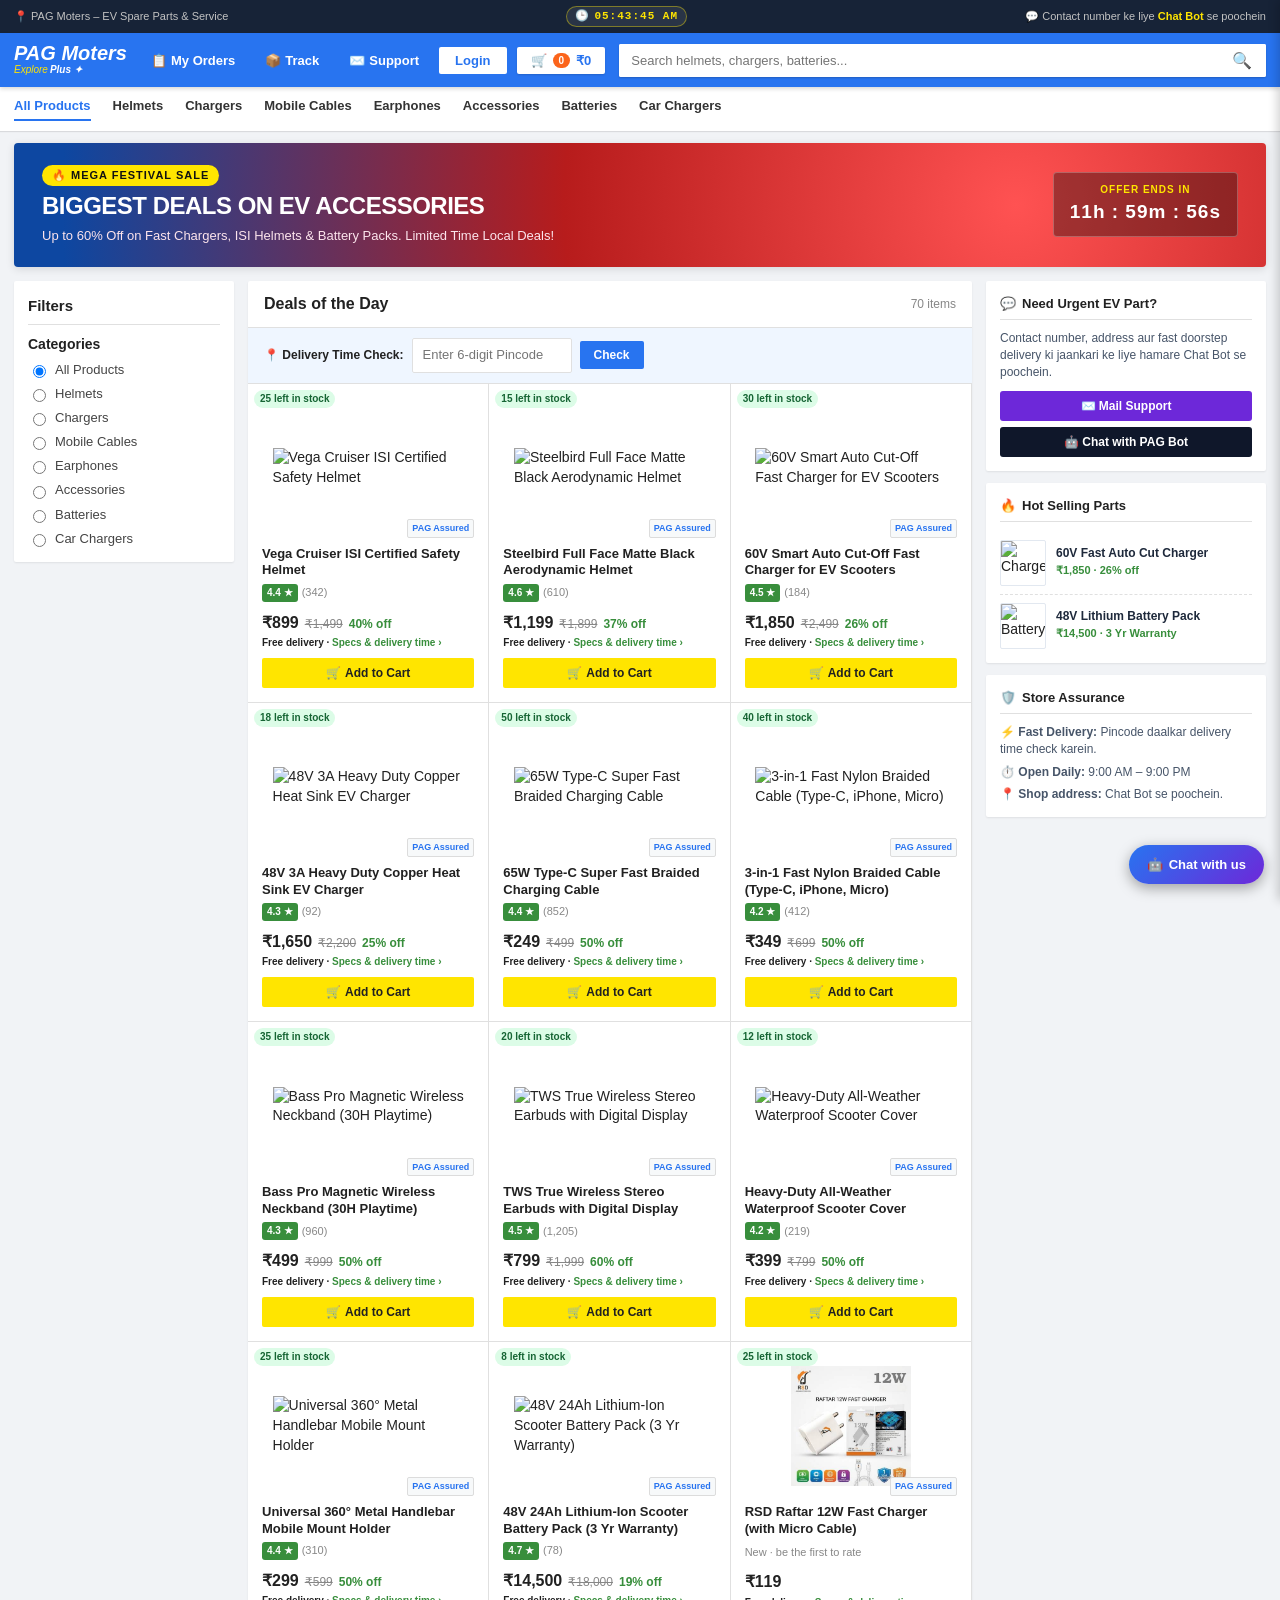
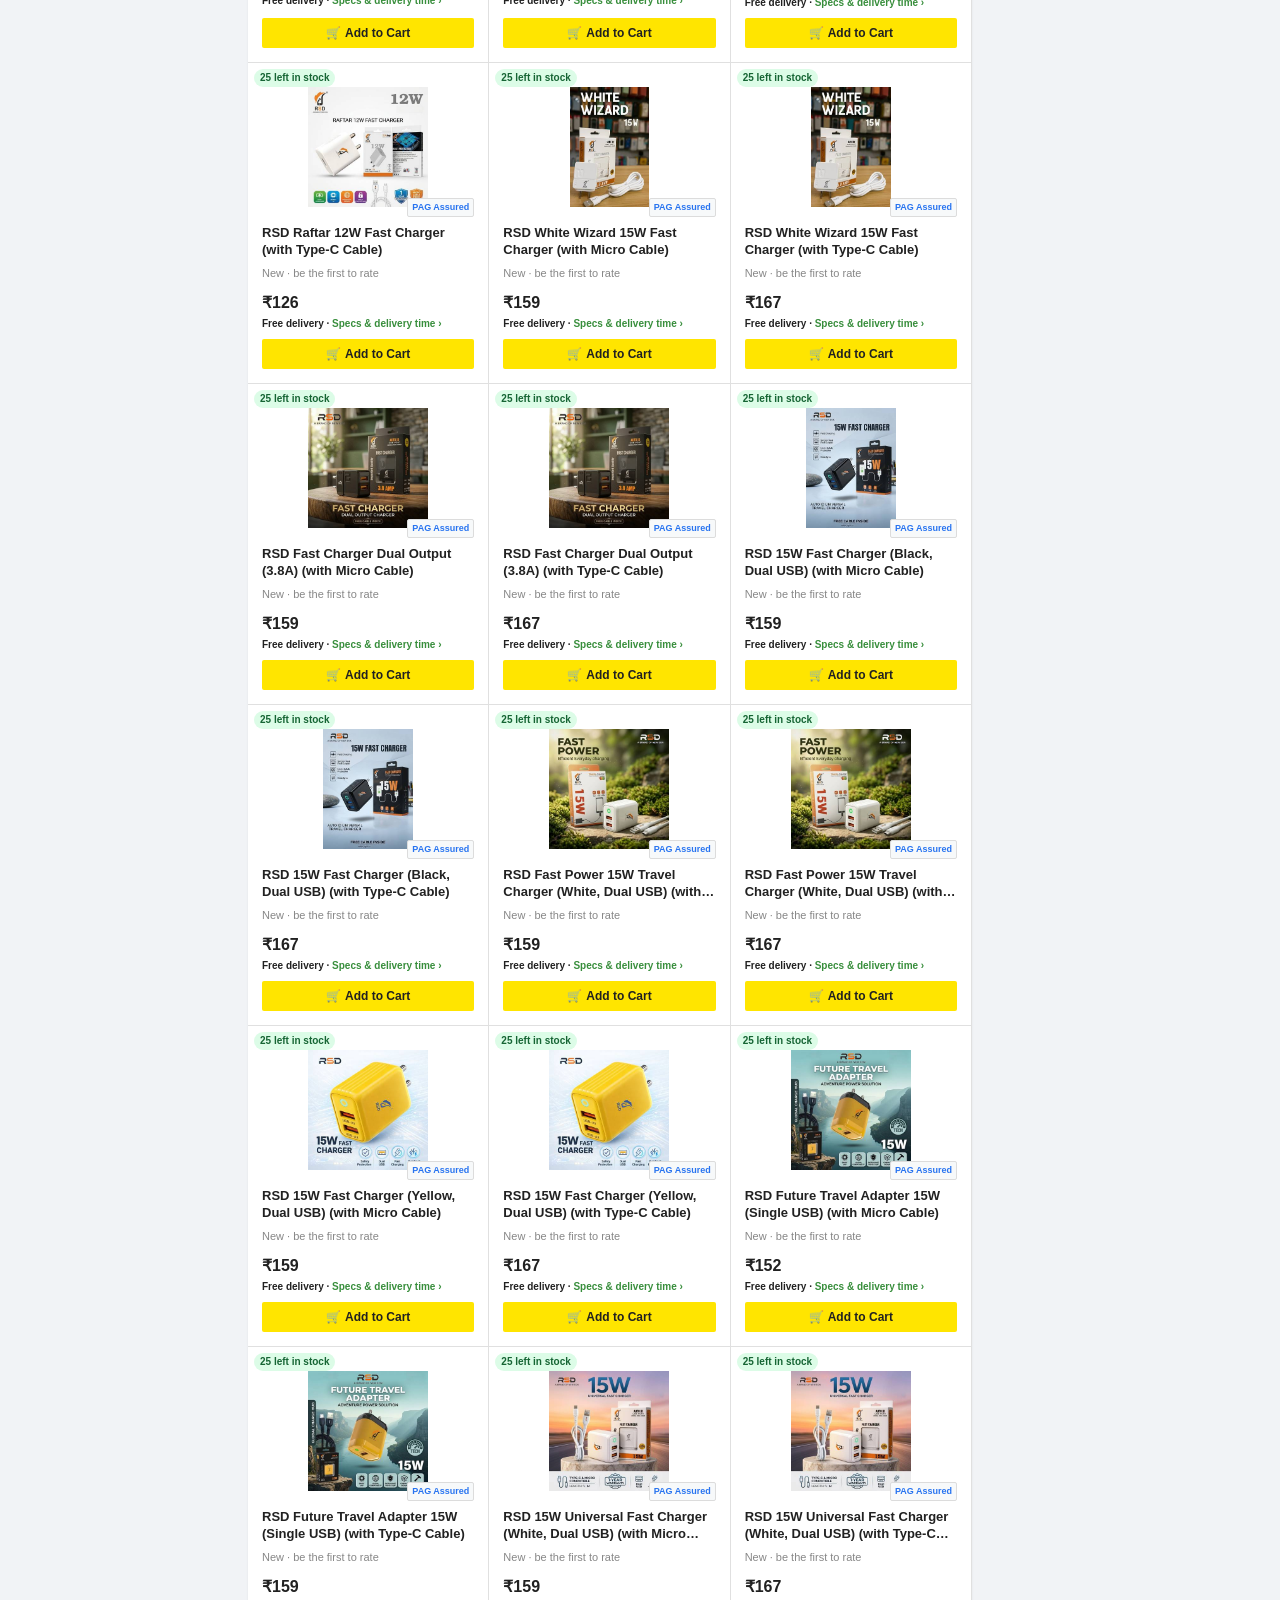
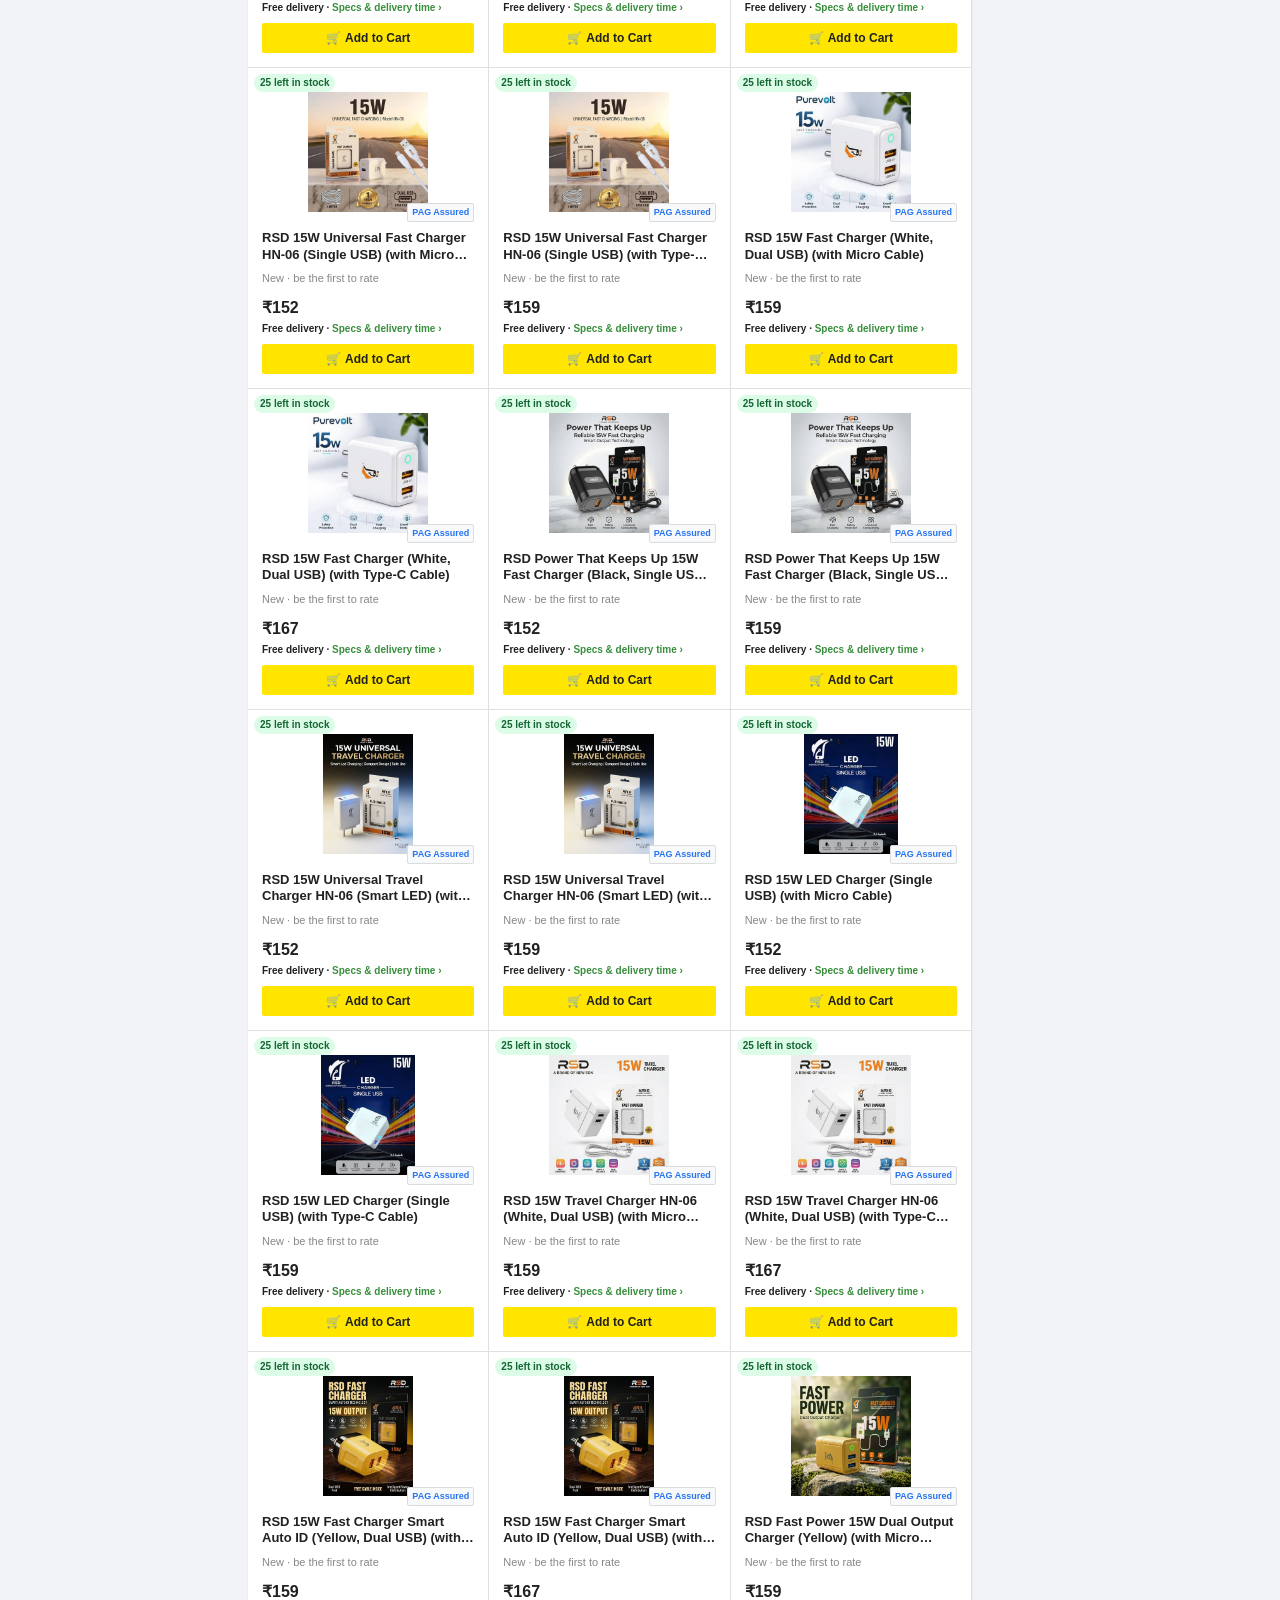
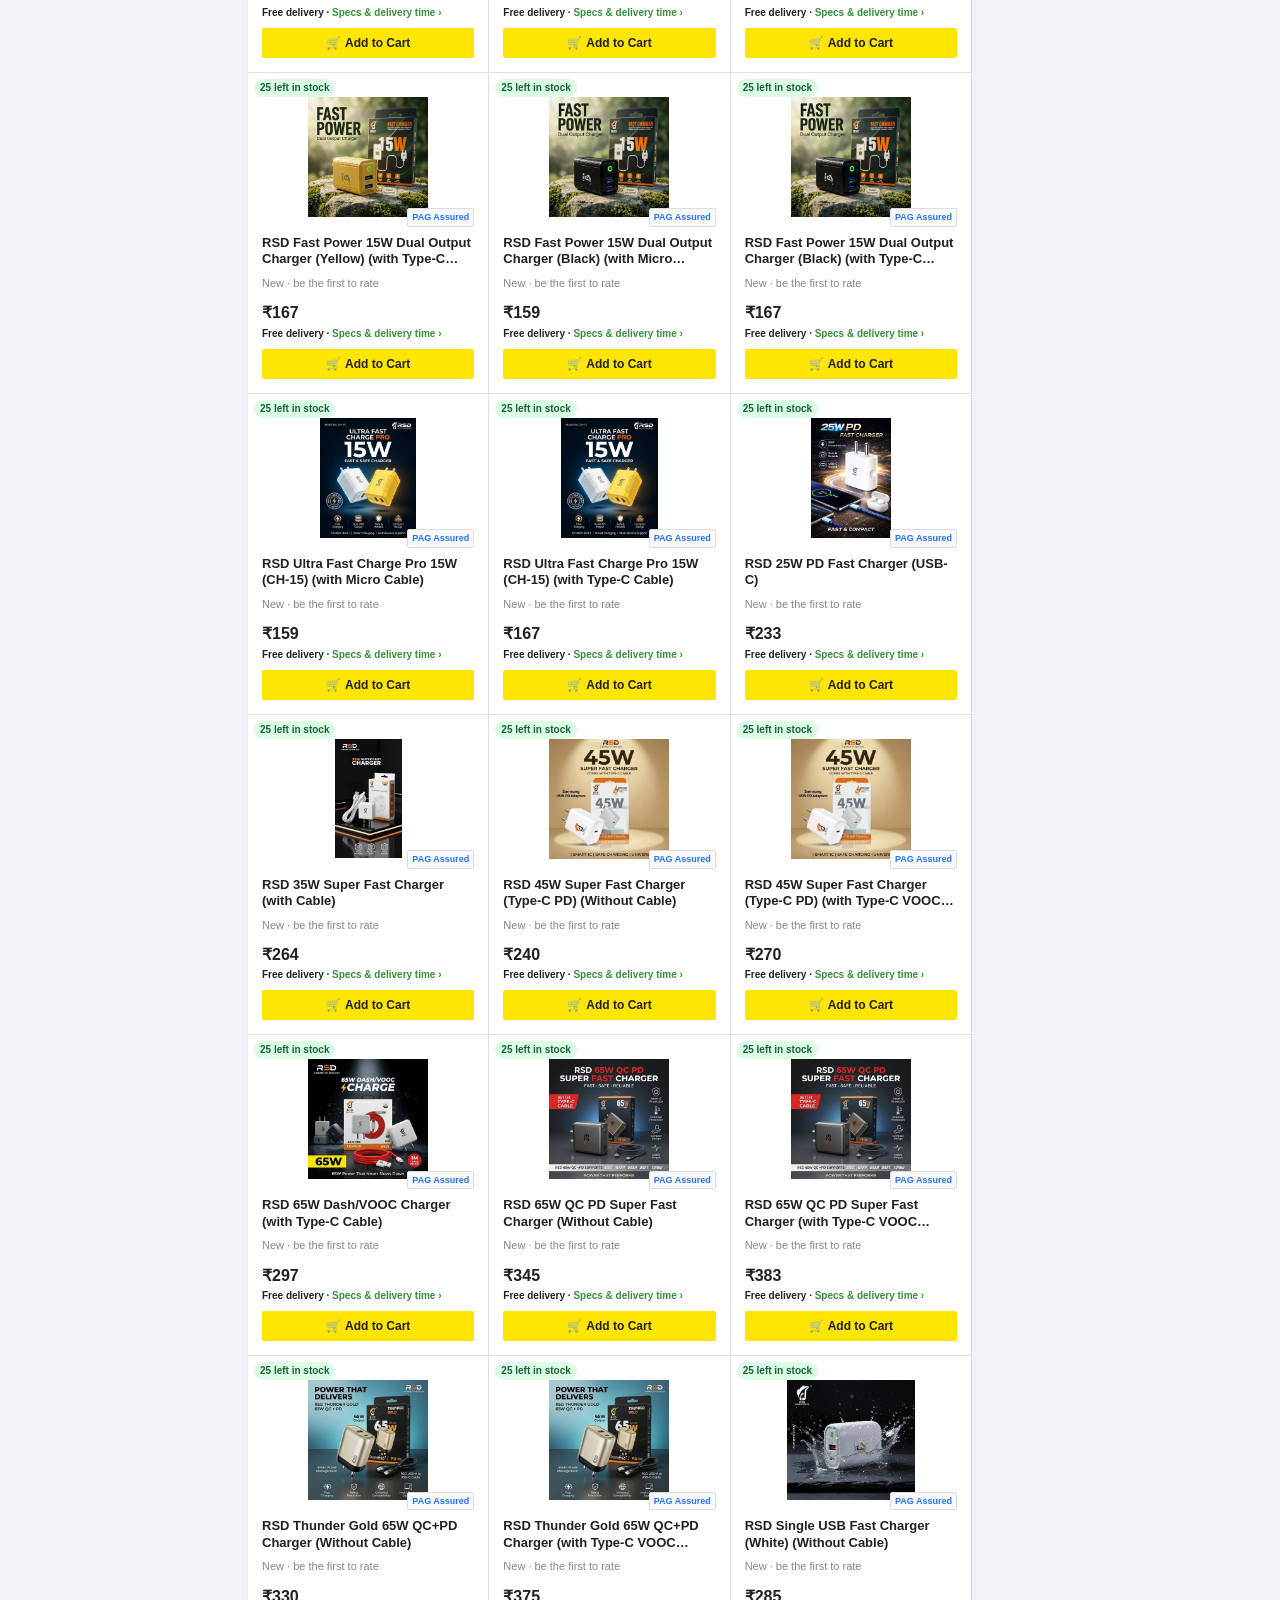
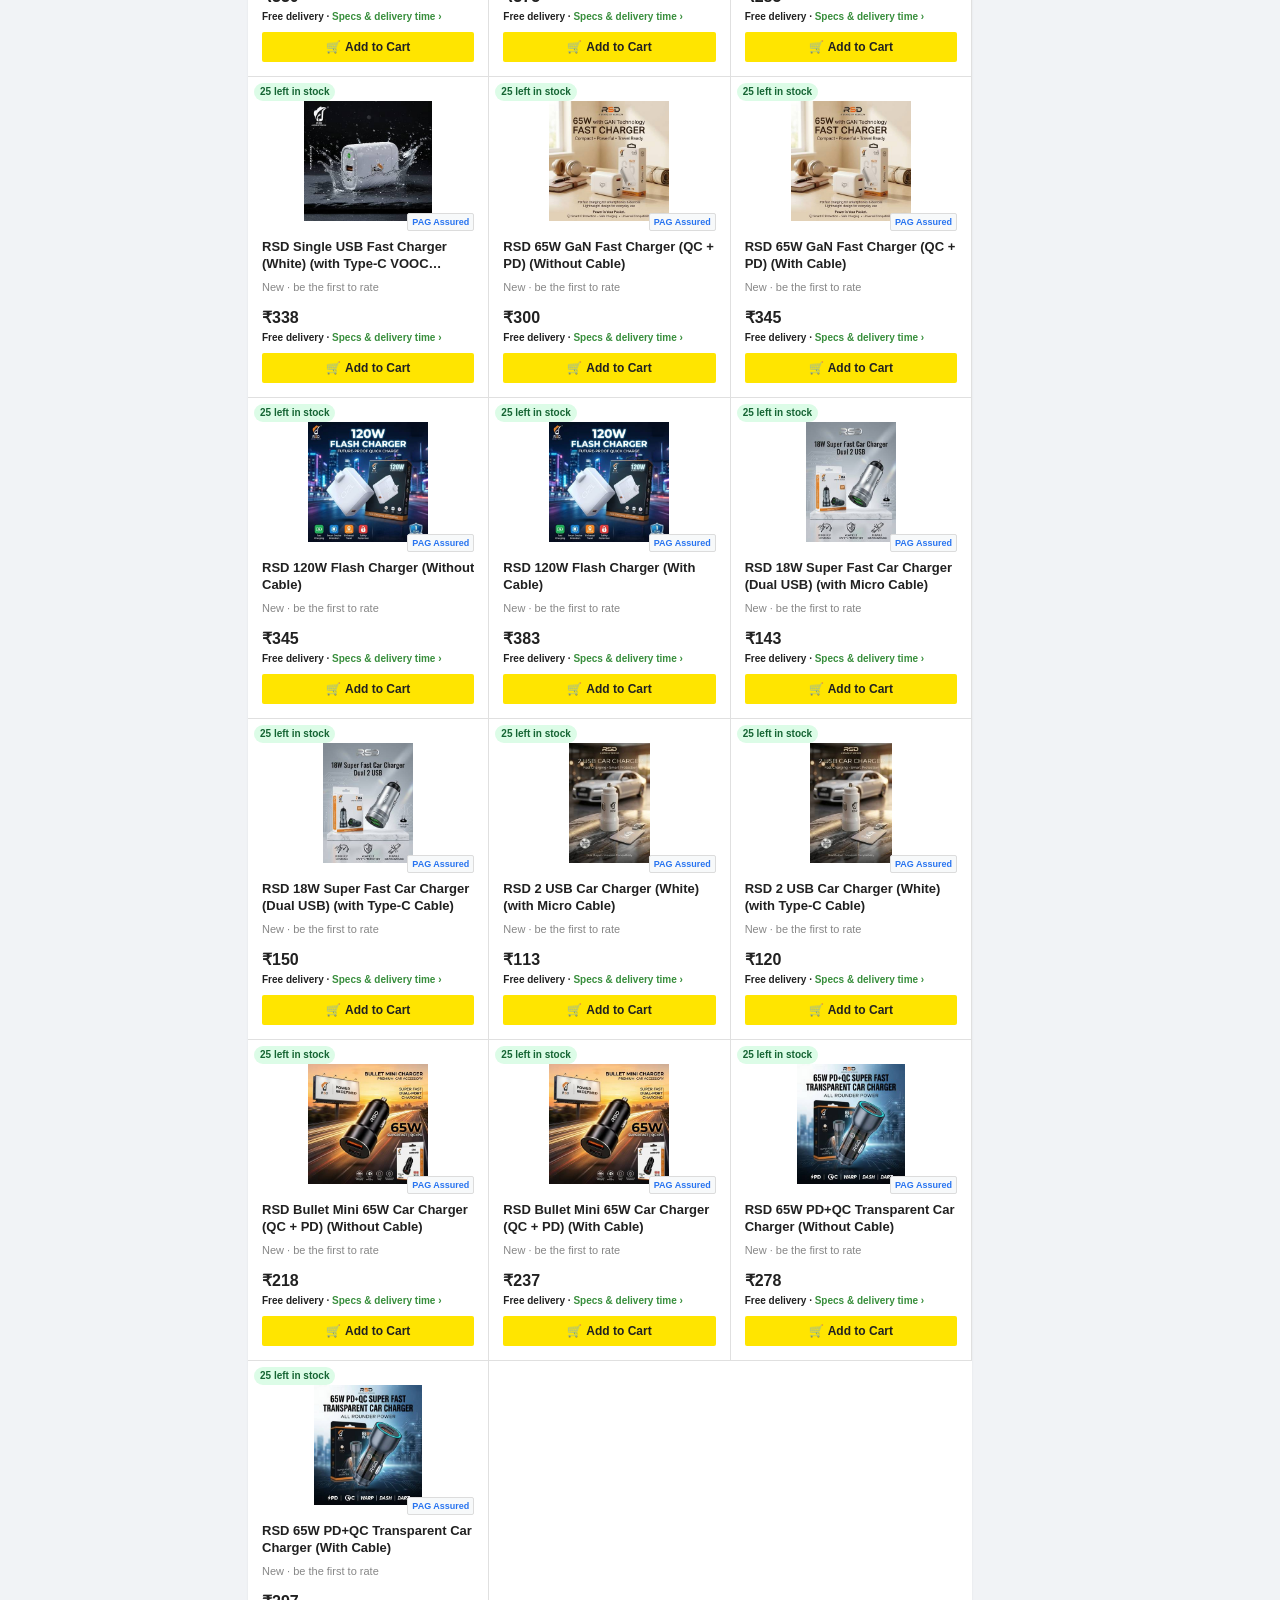
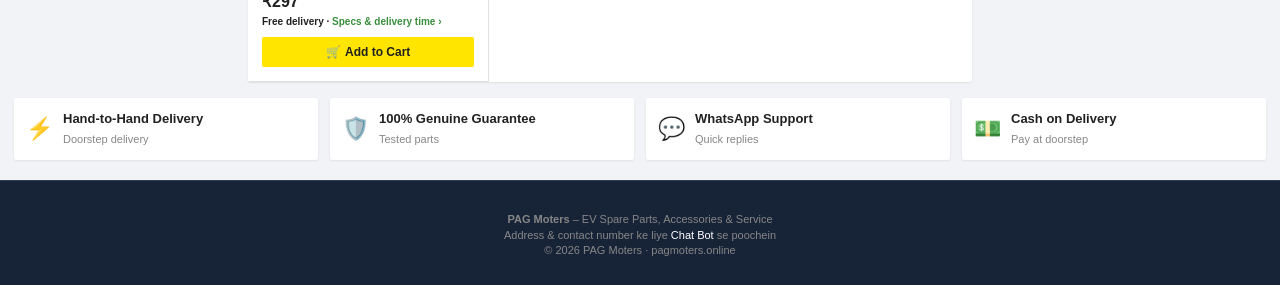
==== commit c93f1a28: "Update index.html" ====
--- a/index.html
+++ b/index.html
@@ -1192,6 +1192,7 @@
         <button type="button" class="red" onclick="masterClearData('users')">🗑️ Clear All Customers</button>
         <button type="button" class="red" onclick="masterClearData('chats')">🗑️ Clear Staff Chats</button>
         <button type="button" class="red" onclick="masterClearData('mails')">🗑️ Clear All Mails</button>
+        <button type="button" class="green" onclick="seedRsdProducts(true)">📦 Add RSD Charger Catalog (59 products)</button>
         <button type="button" class="red" onclick="masterClearData('catalog')">♻️ Reset Products to Default</button>
       </div>
       <p style="font-size:11px;color:var(--muted);margin:8px 0 0;">⚠️ Delete / Clear actions wapas nahi ho sakte. Pehle Backup download kar lein.</p>
@@ -1233,25 +1234,7 @@
       <div class="mailbox-header" style="background:#fff;padding:0 0 10px 0;">
         <span><b>Add New Product with Stock Inventory &amp; Multi-Photo Support</b></span>
       </div>
-    <!-- AI Auto-Listing Assistant Box -->
-<div style="grid-column: 1 / -1; border: 2px dashed #007bff; padding: 14px; border-radius: 8px; margin-bottom: 12px; background: #f0f7ff;">
-  <div style="font-weight: bold; color: #0056b3; margin-bottom: 6px;">✨ AI Auto-Listing Assistant</div>
-  <div style="font-size: 12px; color: #555; margin-bottom: 8px;">Product photo ya supplier invoice PDF select karein:</div>
-  
-  <div style="display: flex; gap: 8px; align-items: center; flex-wrap: wrap; margin-bottom: 8px;">
-    <input type="file" id="aiListingFile" accept="image/*,application/pdf" style="font-size: 13px;" />
-    <button type="button" id="aiListingBtn" style="background: #007bff; color: white; border: none; padding: 7px 14px; border-radius: 4px; font-weight: bold; cursor: pointer;">
-      Auto Fill Form
-    </button>
-  </div>
-
-  <!-- Instruction Box: Price ya details change karne ke liye -->
-  <div style="margin-top: 6px;">
-    <input type="text" id="aiCustomPrompt" placeholder="AI ko instruction dein (e.g. Price me 20% profit jodo, MRP 500 rakho)" style="width: 100%; max-width: 500px; padding: 6px 10px; font-size: 12px; border: 1px solid #ccc; border-radius: 4px;" />
-  </div>
-
-  <div id="aiListingStatus" style="font-size: 12px; font-weight: bold; margin-top: 8px;"></div>
-</div>
+      
       <form class="admin-prod-form" onsubmit="adminSaveProduct(event)">
         <input type="text" id="newProdName" placeholder="Product Name (e.g. Smart Helmet)" required>
         
@@ -1525,7 +1508,7 @@
 //   const PAG_SYNC_URL = 'https://your-project-default-rtdb.firebaseio.com';
 // Leave '' to keep everything local to each browser.
 // ==========================================================
-const PAG_SYNC_URL =  'https://pag-moters-default-rtdb.firebaseio.com';
+const PAG_SYNC_URL = '';
 
 const PAGSync = {
   url: String(PAG_SYNC_URL || '').trim().replace(/\/+$/, ''),
@@ -3643,14 +3626,14 @@
           <span class="assured-tag">PAG Assured</span>
         </div>
         <div class="prod-title" title="${p.name}" style="cursor:pointer" onclick="openProductDetail(${p.id})">${p.name}</div>
-        <div style="display:flex;align-items:center;margin-bottom:4px;">
+        ${effCount(p) > 0 ? `<div style="display:flex;align-items:center;margin-bottom:4px;">
           <span class="rating-pill">${effRating(p)} ★</span>
           <span class="rating-count">(${effCount(p).toLocaleString()})</span>
-        </div>
+        </div>` : `<div style="margin-bottom:4px;"><span class="rating-count" style="margin-left:0;">New · be the first to rate</span></div>`}
         <div class="price-row">
           <span class="final-price">₹${p.price.toLocaleString('en-IN')}</span>
-          <span class="orig-price">₹${p.orig.toLocaleString('en-IN')}</span>
-          <span class="disc-percent">${discount}% off</span>
+          ${p.orig > p.price ? `<span class="orig-price">₹${p.orig.toLocaleString('en-IN')}</span>
+          <span class="disc-percent">${discount}% off</span>` : ''}
         </div>
         <div class="delivery-badge">Free delivery · <span style="cursor:pointer" onclick="openProductDetail(${p.id})">Specs &amp; delivery time ›</span></div>
         <div class="card-actions" id="btn-area-${p.id}">
@@ -4873,6 +4856,7 @@
   if(!item) return;
   if(!confirm(`⚠️ ${item[1]} karna hai? Ye wapas nahi ho sakta.`)) return;
   localStorage.removeItem(item[0]);
+  if(what === 'catalog') localStorage.removeItem('pag_seed_rsd_v1');
   showToast("Done! Page reload ho raha hai...", "success");
   setTimeout(() => location.reload(), 800);
 }
@@ -5106,9 +5090,9 @@
   const basicRows = [
     ['Category', esc(p.cat)],
     ['MRP', '₹' + Number(p.orig).toLocaleString('en-IN')],
-    ['Offer Price', '₹' + Number(p.price).toLocaleString('en-IN') + ` (${discount}% off)`],
+    ['Offer Price', '₹' + Number(p.price).toLocaleString('en-IN') + (discount > 0 ? ` (${discount}% off)` : '')],
     ['Availability', isOut ? 'Out of Stock' : esc(p.stock) + ' units in stock'],
-    ['Customer Rating', effRating(p) + ' ★ (' + effCount(p).toLocaleString() + ' ratings)']
+    ['Customer Rating', effCount(p) > 0 ? effRating(p) + ' ★ (' + effCount(p).toLocaleString() + ' ratings)' : 'No ratings yet']
   ];
 
   document.getElementById('productDetailBody').innerHTML = `
@@ -5120,14 +5104,14 @@
       <div>
         <h2 class="pd-title">${esc(p.name)}</h2>
         <div style="display:flex;align-items:center;margin-bottom:6px;">
-          <span class="rating-pill">${effRating(p)} ★</span>
-          <span class="rating-count">(${effCount(p).toLocaleString()} ratings)</span>
+          ${effCount(p) > 0 ? `<span class="rating-pill">${effRating(p)} ★</span>
+          <span class="rating-count">(${effCount(p).toLocaleString()} ratings)</span>` : `<span class="rating-count" style="margin-left:0;">No ratings yet</span>`}
           <span class="stock-status-pill ${isOut ? 'stock-out' : 'stock-instock'}" style="position:static;margin-left:8px;">${isOut ? 'Out of Stock' : p.stock + ' left in stock'}</span>
         </div>
         <div class="price-row">
           <span class="final-price" style="font-size:22px;">₹${Number(p.price).toLocaleString('en-IN')}</span>
-          <span class="orig-price">₹${Number(p.orig).toLocaleString('en-IN')}</span>
-          <span class="disc-percent">${discount}% off</span>
+          ${p.orig > p.price ? `<span class="orig-price">₹${Number(p.orig).toLocaleString('en-IN')}</span>
+          <span class="disc-percent">${discount}% off</span>` : ''}
         </div>
         <div class="delivery-badge" style="margin:4px 0 8px;">Free delivery</div>
 
@@ -5280,7 +5264,7 @@
 
   box.innerHTML = `
     <div style="display:flex;align-items:center;gap:10px;flex-wrap:wrap;">
-      <span class="rating-pill" style="font-size:14px;padding:4px 8px;">${effRating(p)} ★</span>
+      ${effCount(p) > 0 ? `<span class="rating-pill" style="font-size:14px;padding:4px 8px;">${effRating(p)} ★</span>` : ''}
       <span style="font-size:12px;color:var(--muted);">${effCount(p).toLocaleString()} ratings · ${rs.length} verified buyer review${rs.length === 1 ? '' : 's'}</span>
     </div>
     ${formHtml}
@@ -6025,6 +6009,25 @@
   showToast('👑 Master Live Editor ON: text par click karke edit karein.', 'success');
 }
 
+// ==========================================
+// 📦 NEW: RSD CHARGER CATALOG (prices = catalog price + 50%, rounded up)
+// ==========================================
+const RSD_IMGS = {"p4": "[data-uri]", "p5": "[data-uri]", "p6": "[data-uri]", "p7": "[data-uri]", "p8": "[data-uri]", "p9": "[data-uri]", "p10": "[data-uri]", "p11": "[data-uri]", "p12": "[data-uri]", "p13": "[data-uri]", "p14": "[data-uri]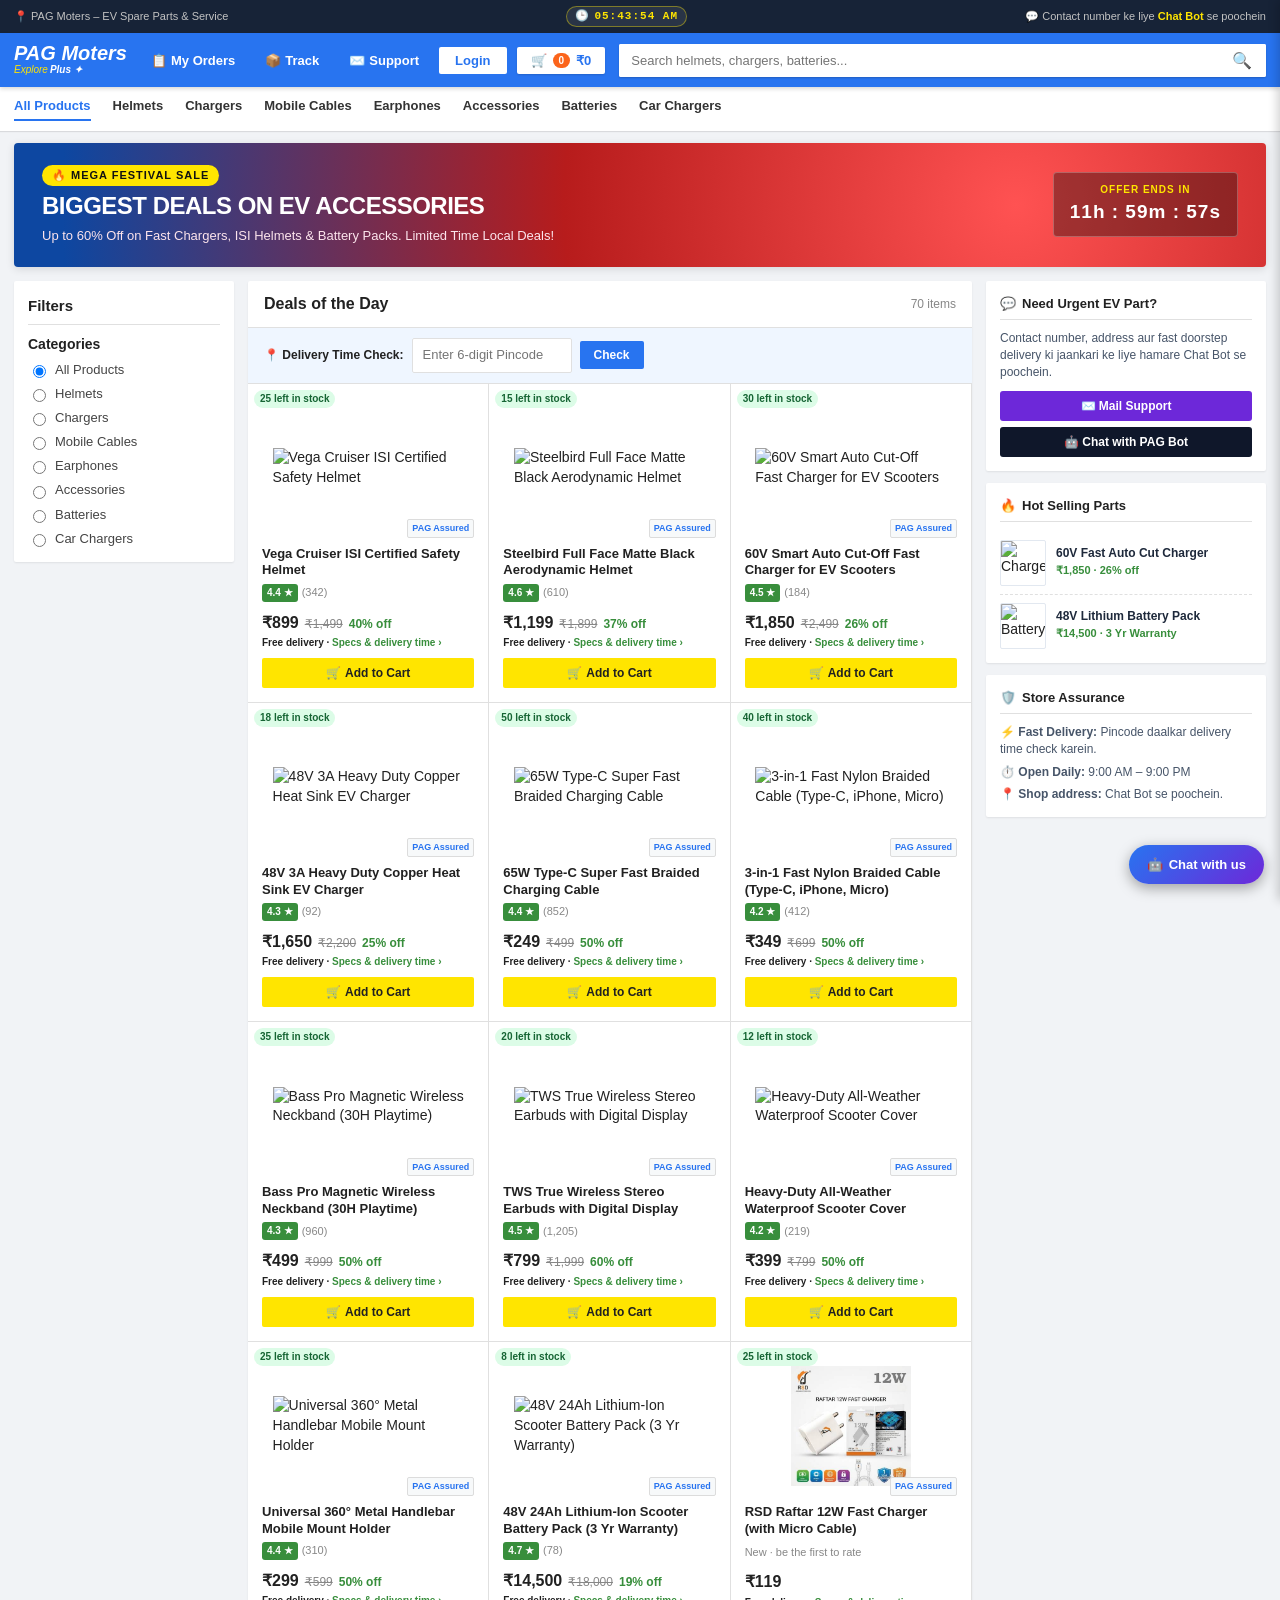
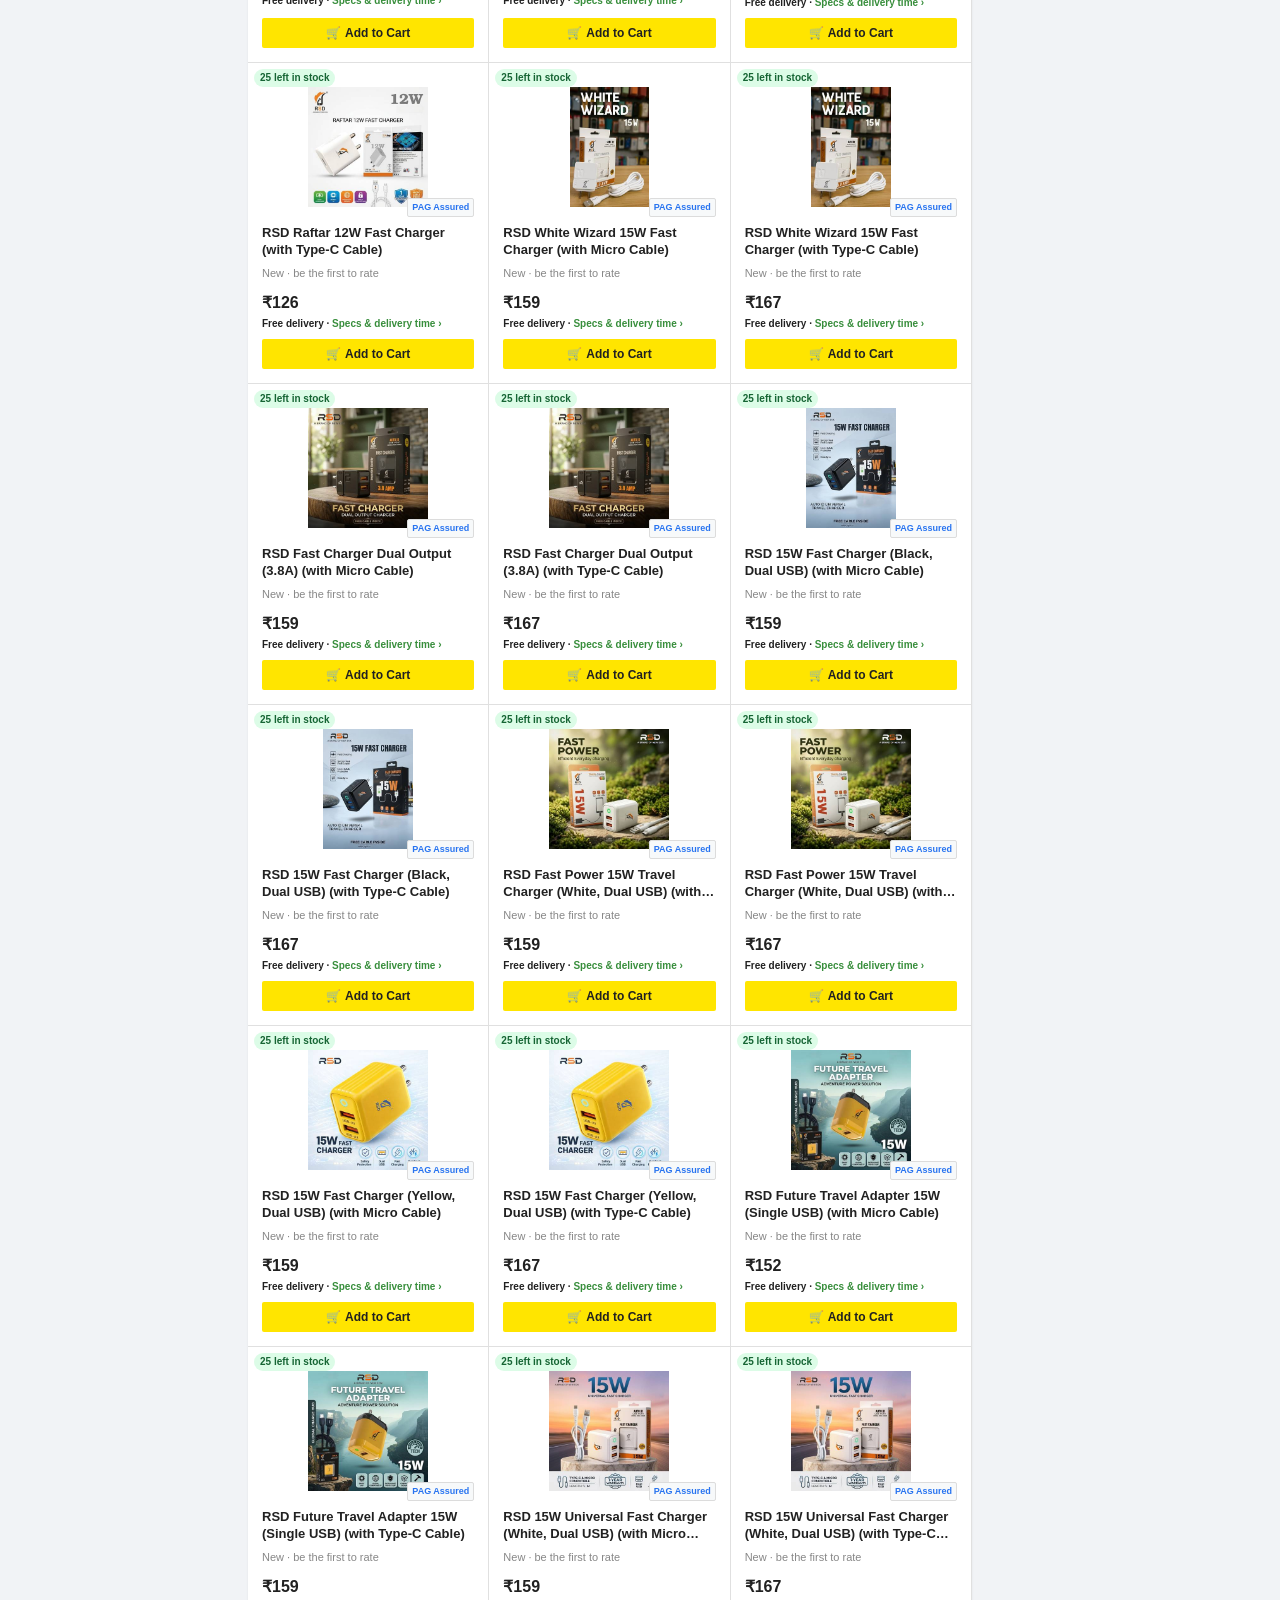
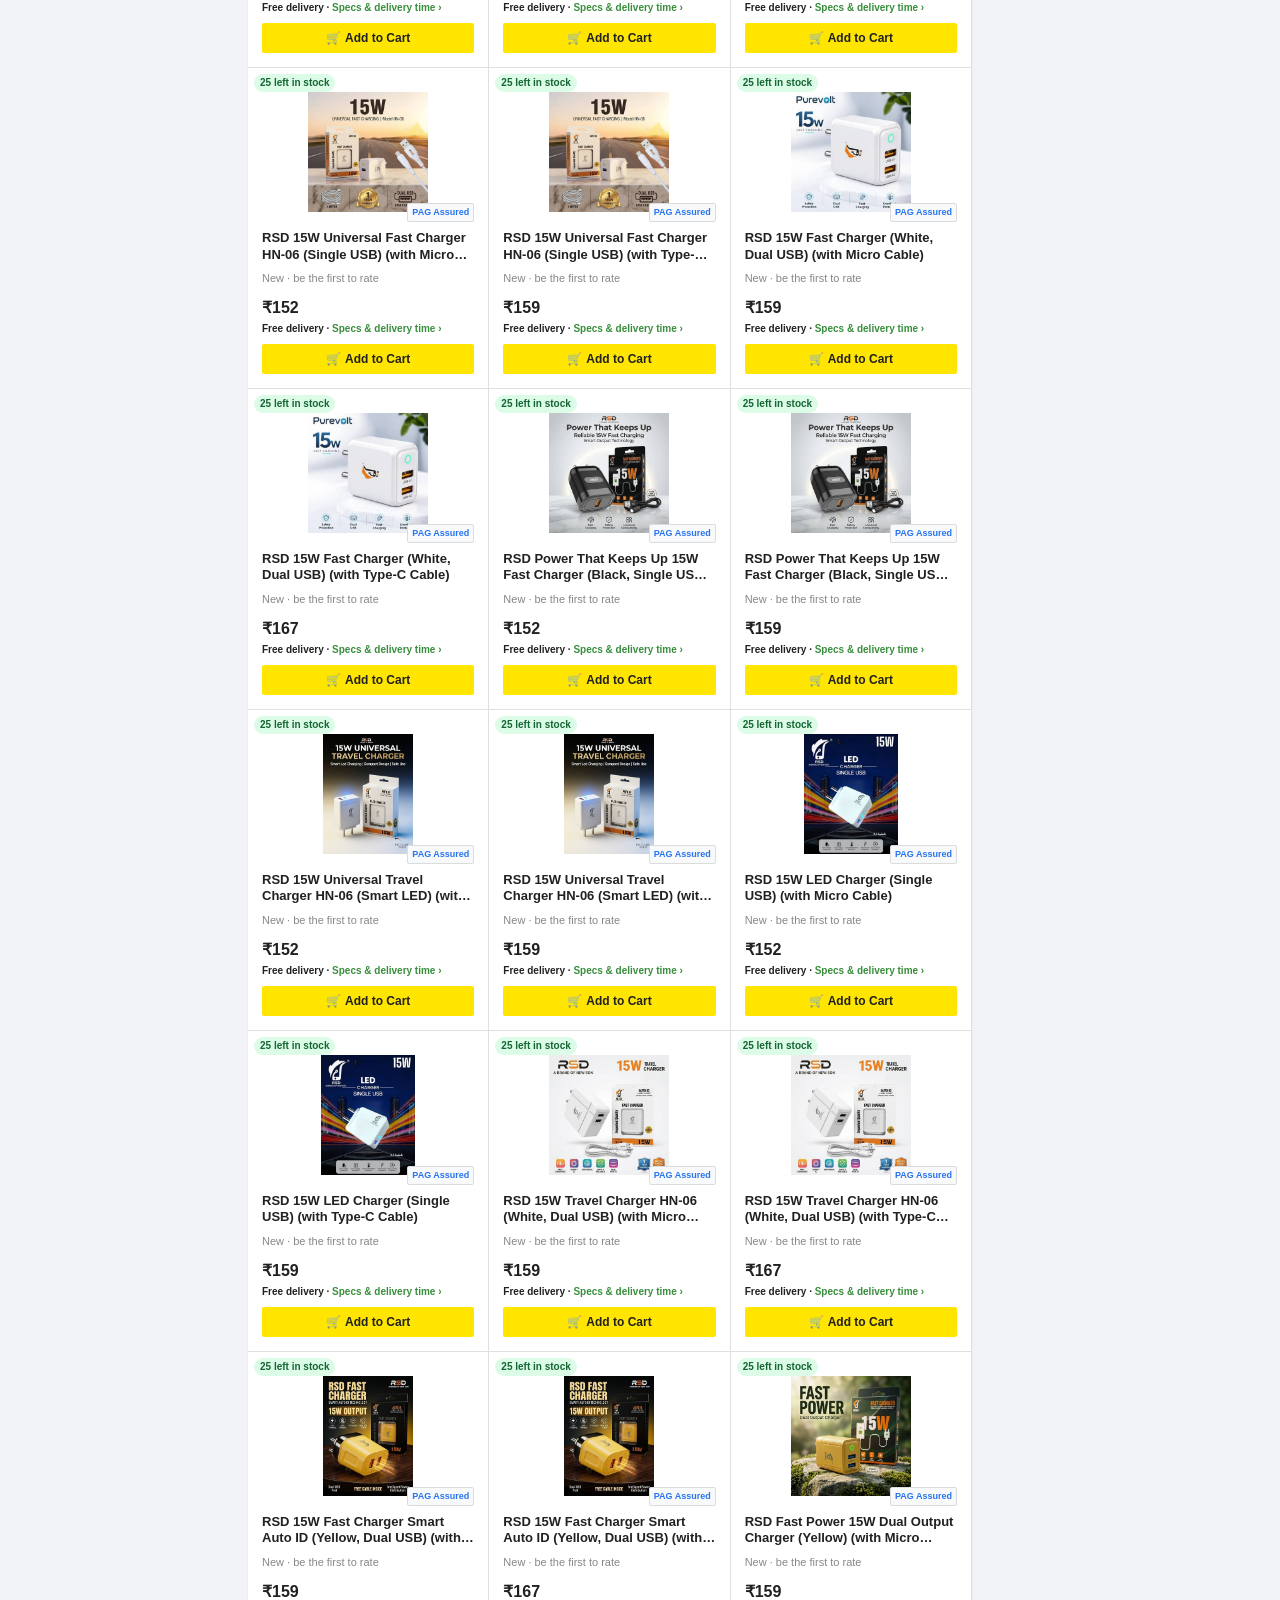
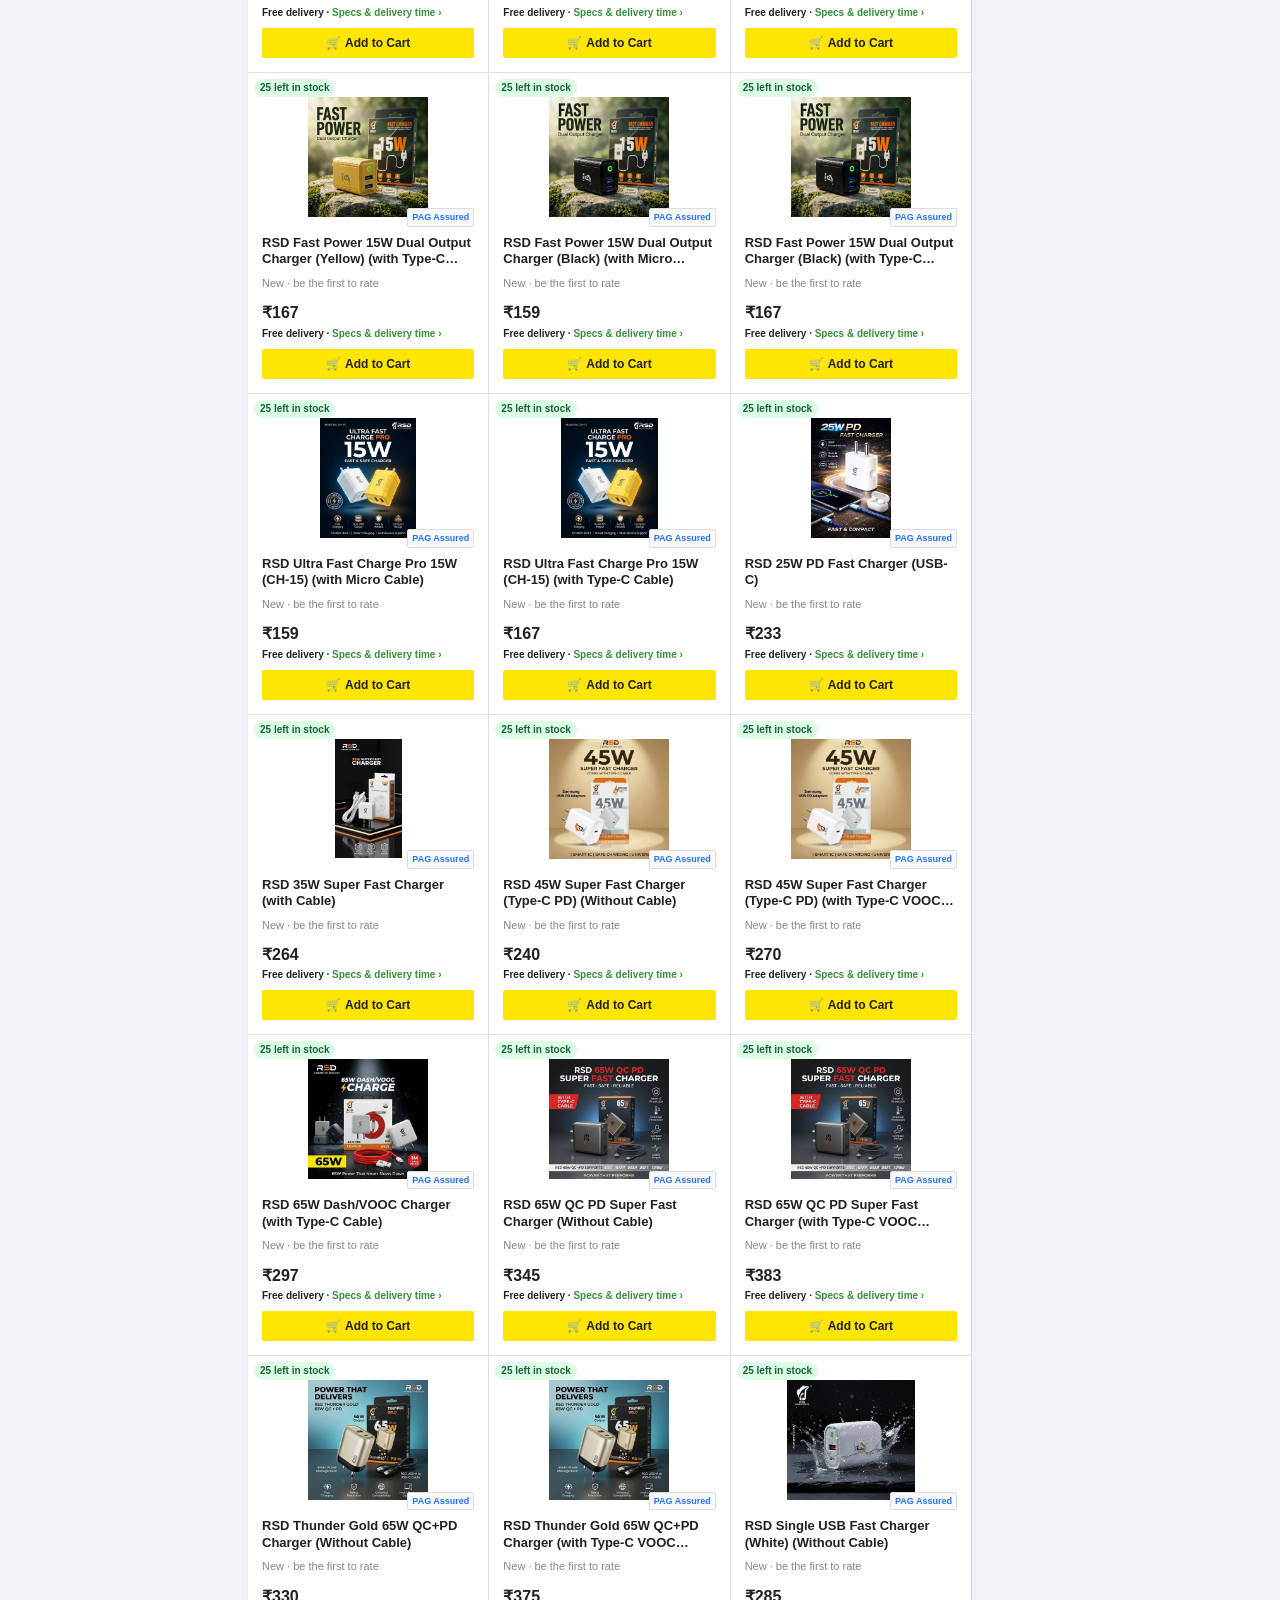
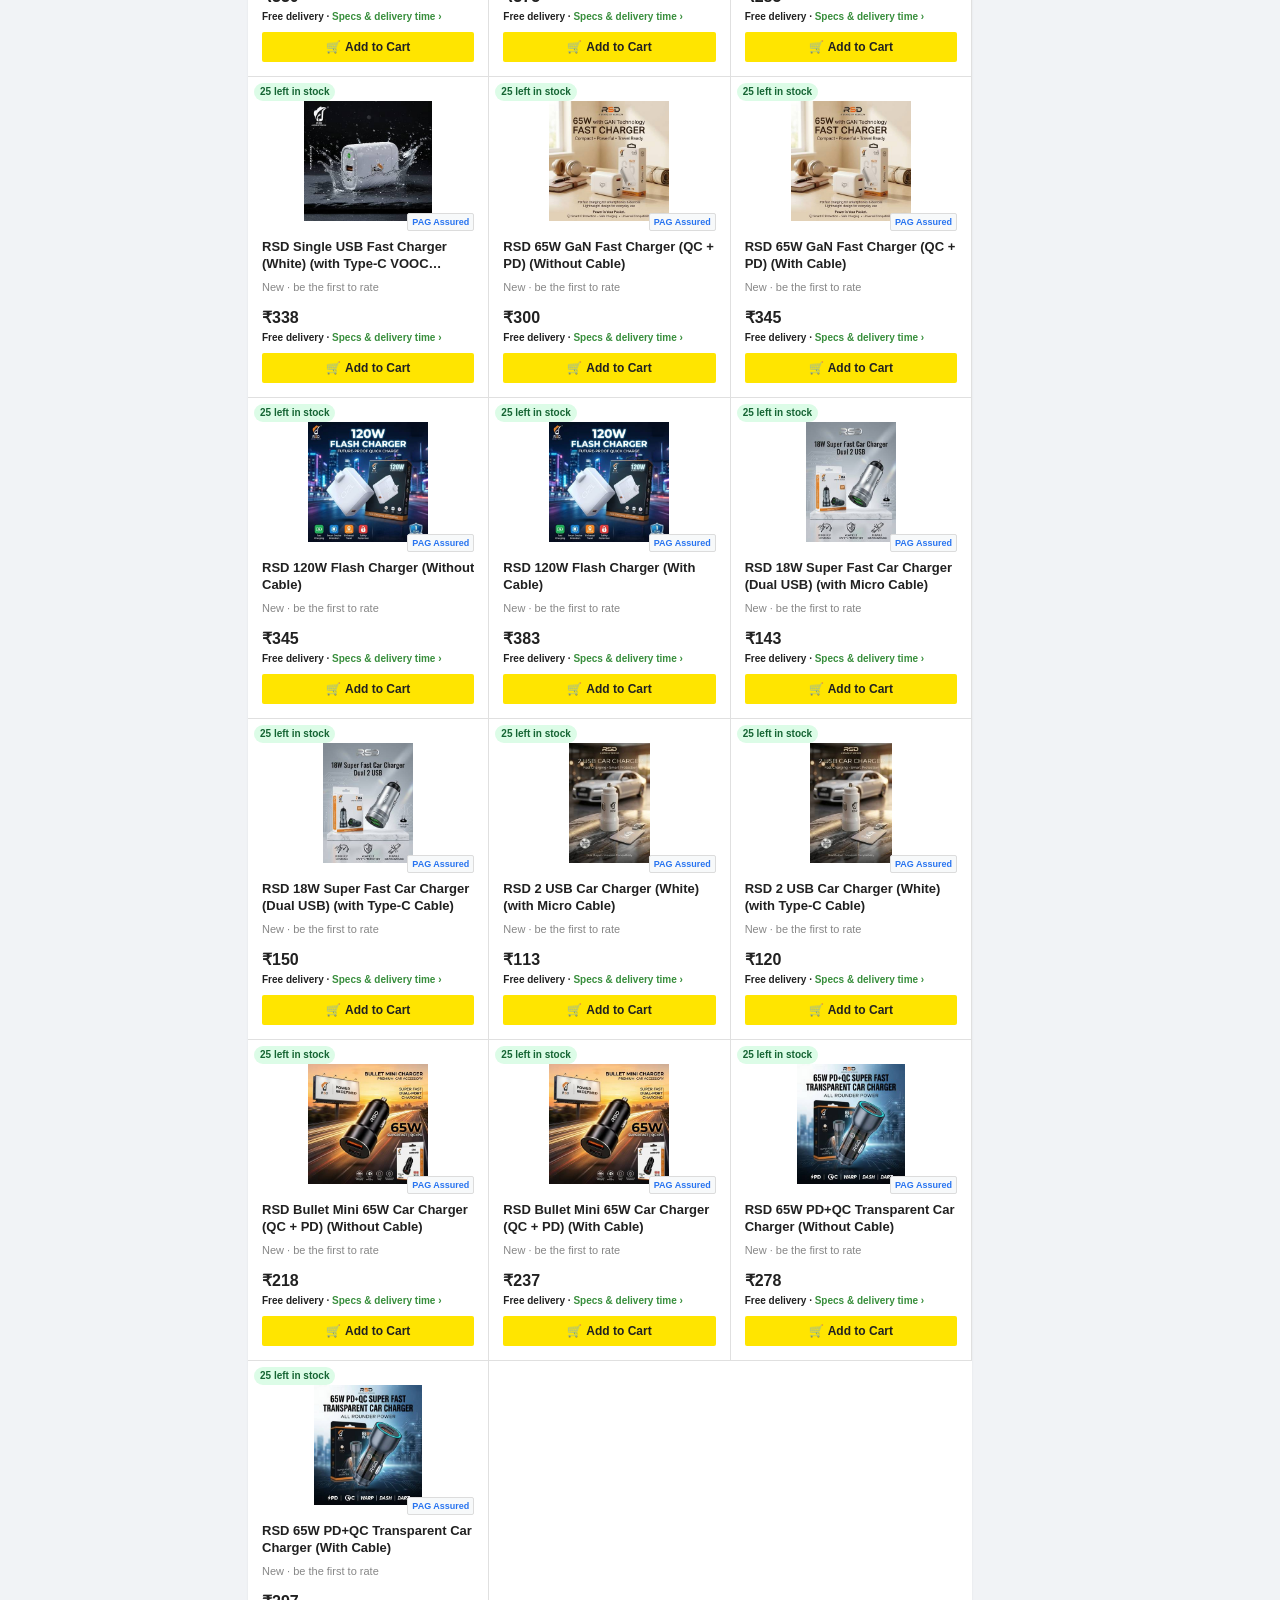
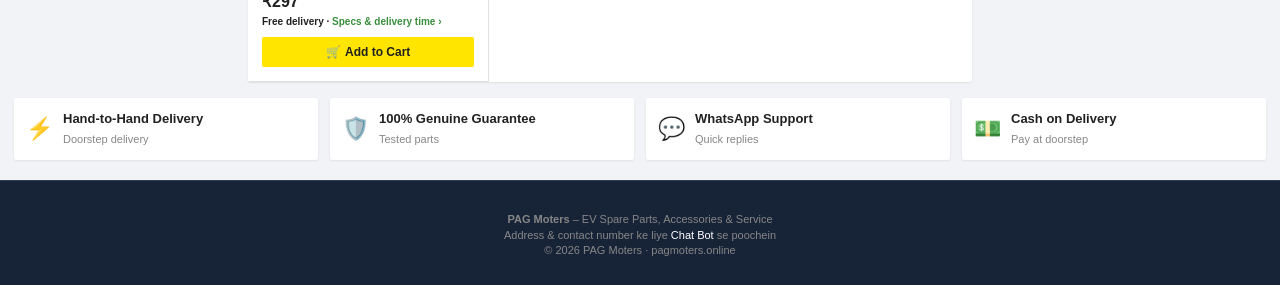
==== commit b7e04db6: "Update index.html" ====
--- a/index.html
+++ b/index.html
@@ -1508,7 +1508,7 @@
 //   const PAG_SYNC_URL = 'https://your-project-default-rtdb.firebaseio.com';
 // Leave '' to keep everything local to each browser.
 // ==========================================================
-const PAG_SYNC_URL = '';
+const PAG_SYNC_URL = 'https://pag-moters-default-rtdb.firebaseio.com';
 
 const PAGSync = {
   url: String(PAG_SYNC_URL || '').trim().replace(/\/+$/, ''),
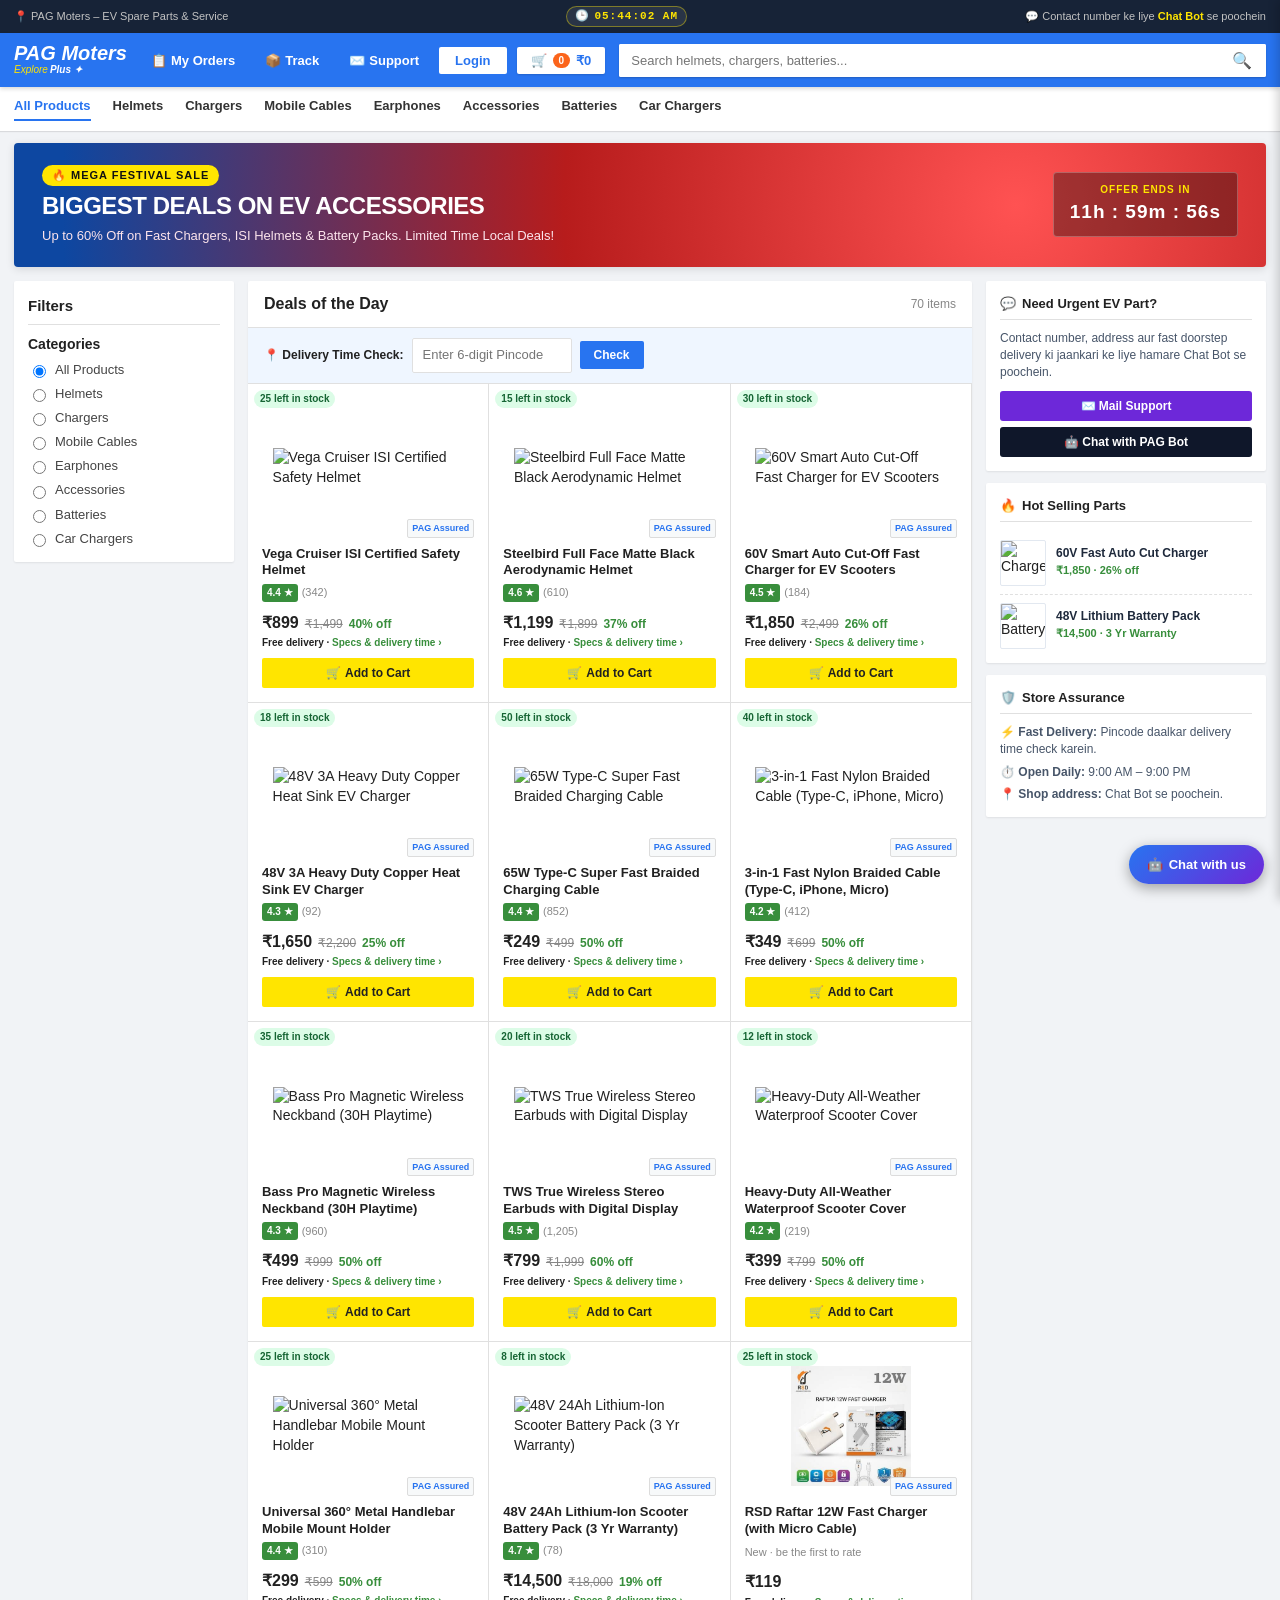
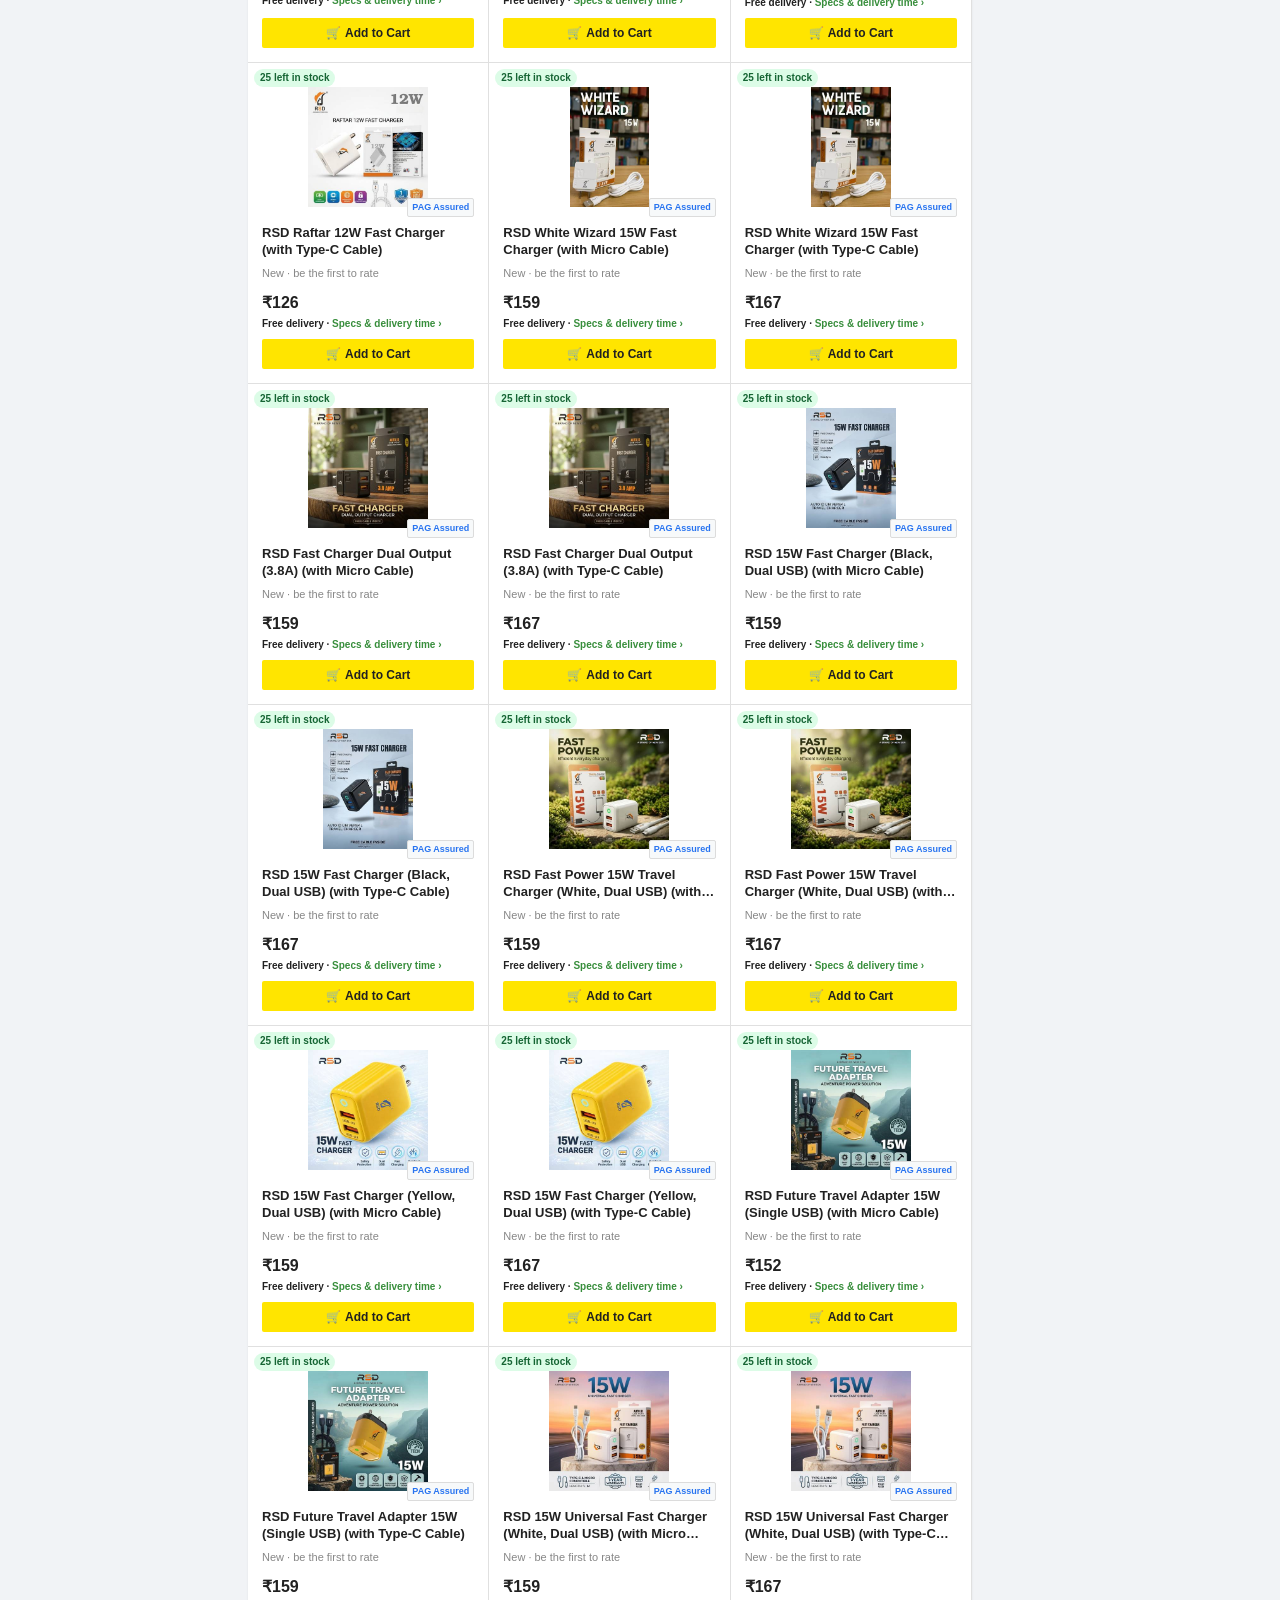
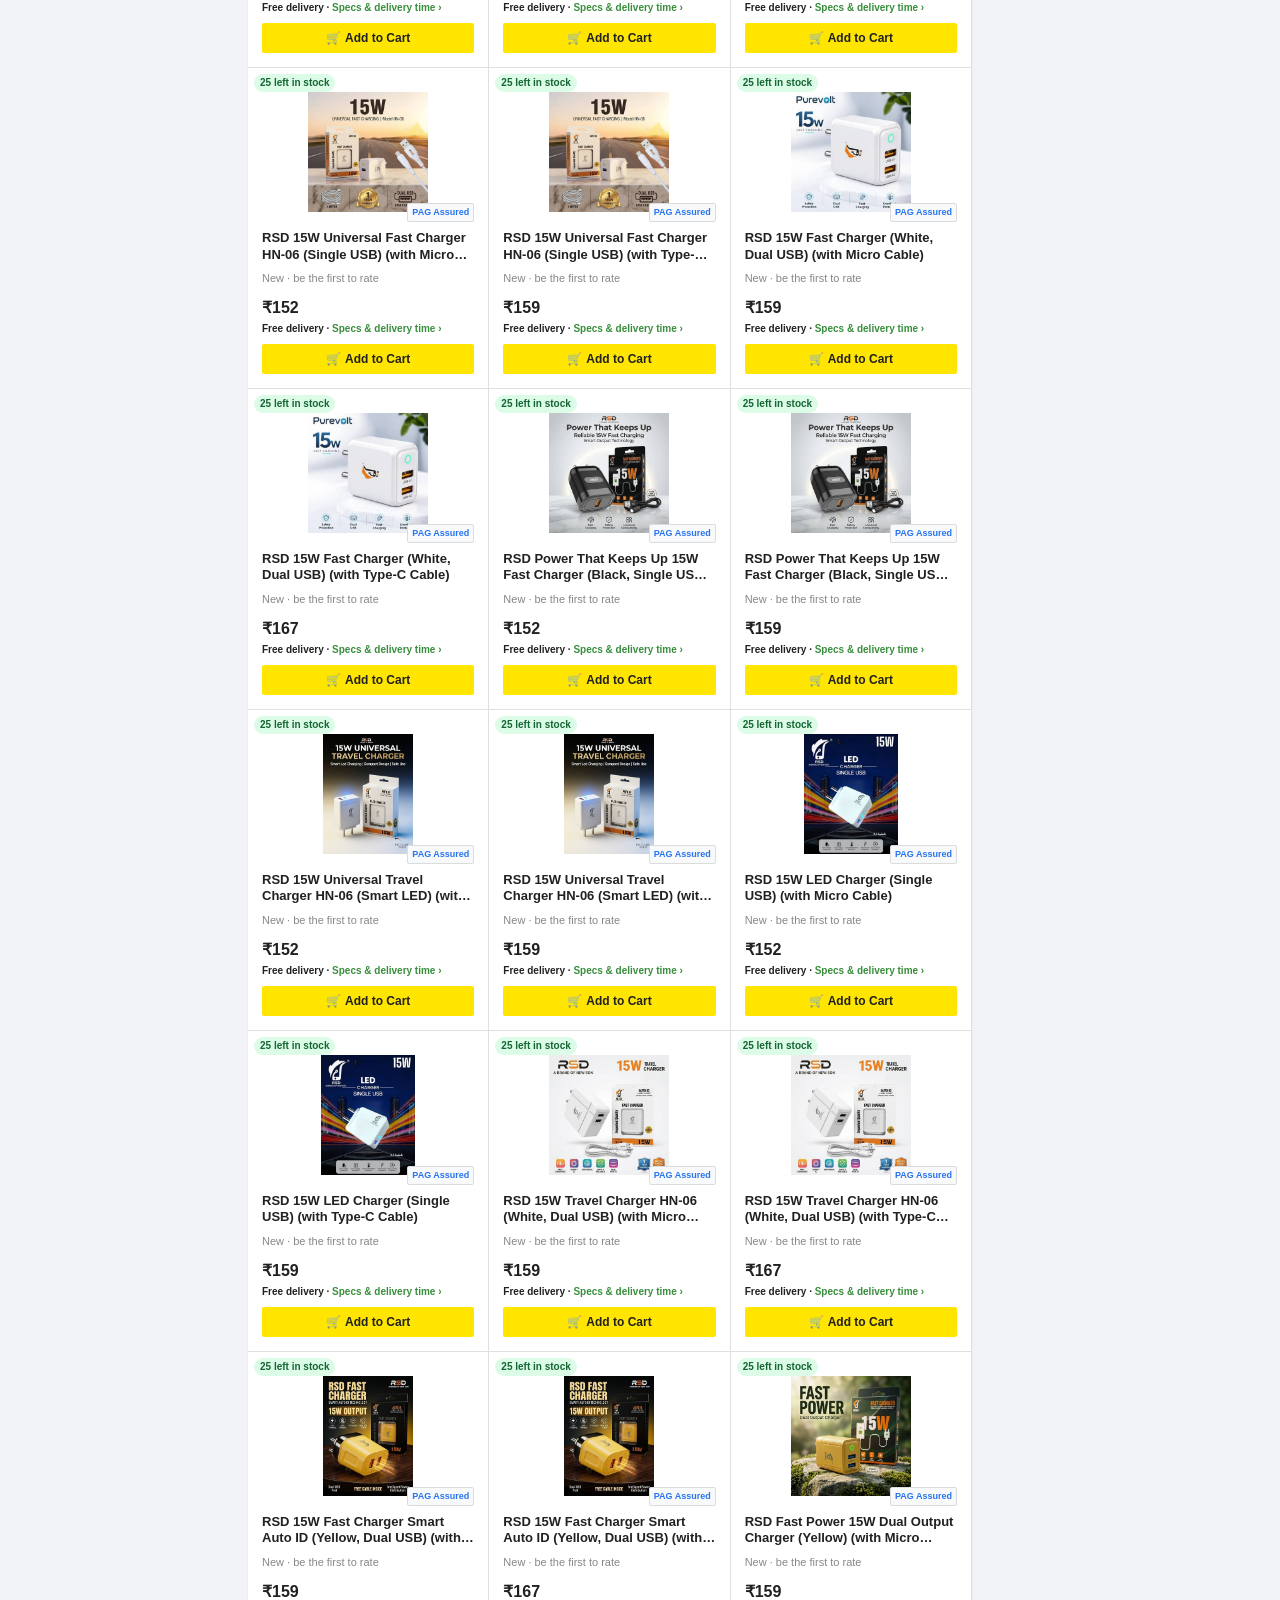
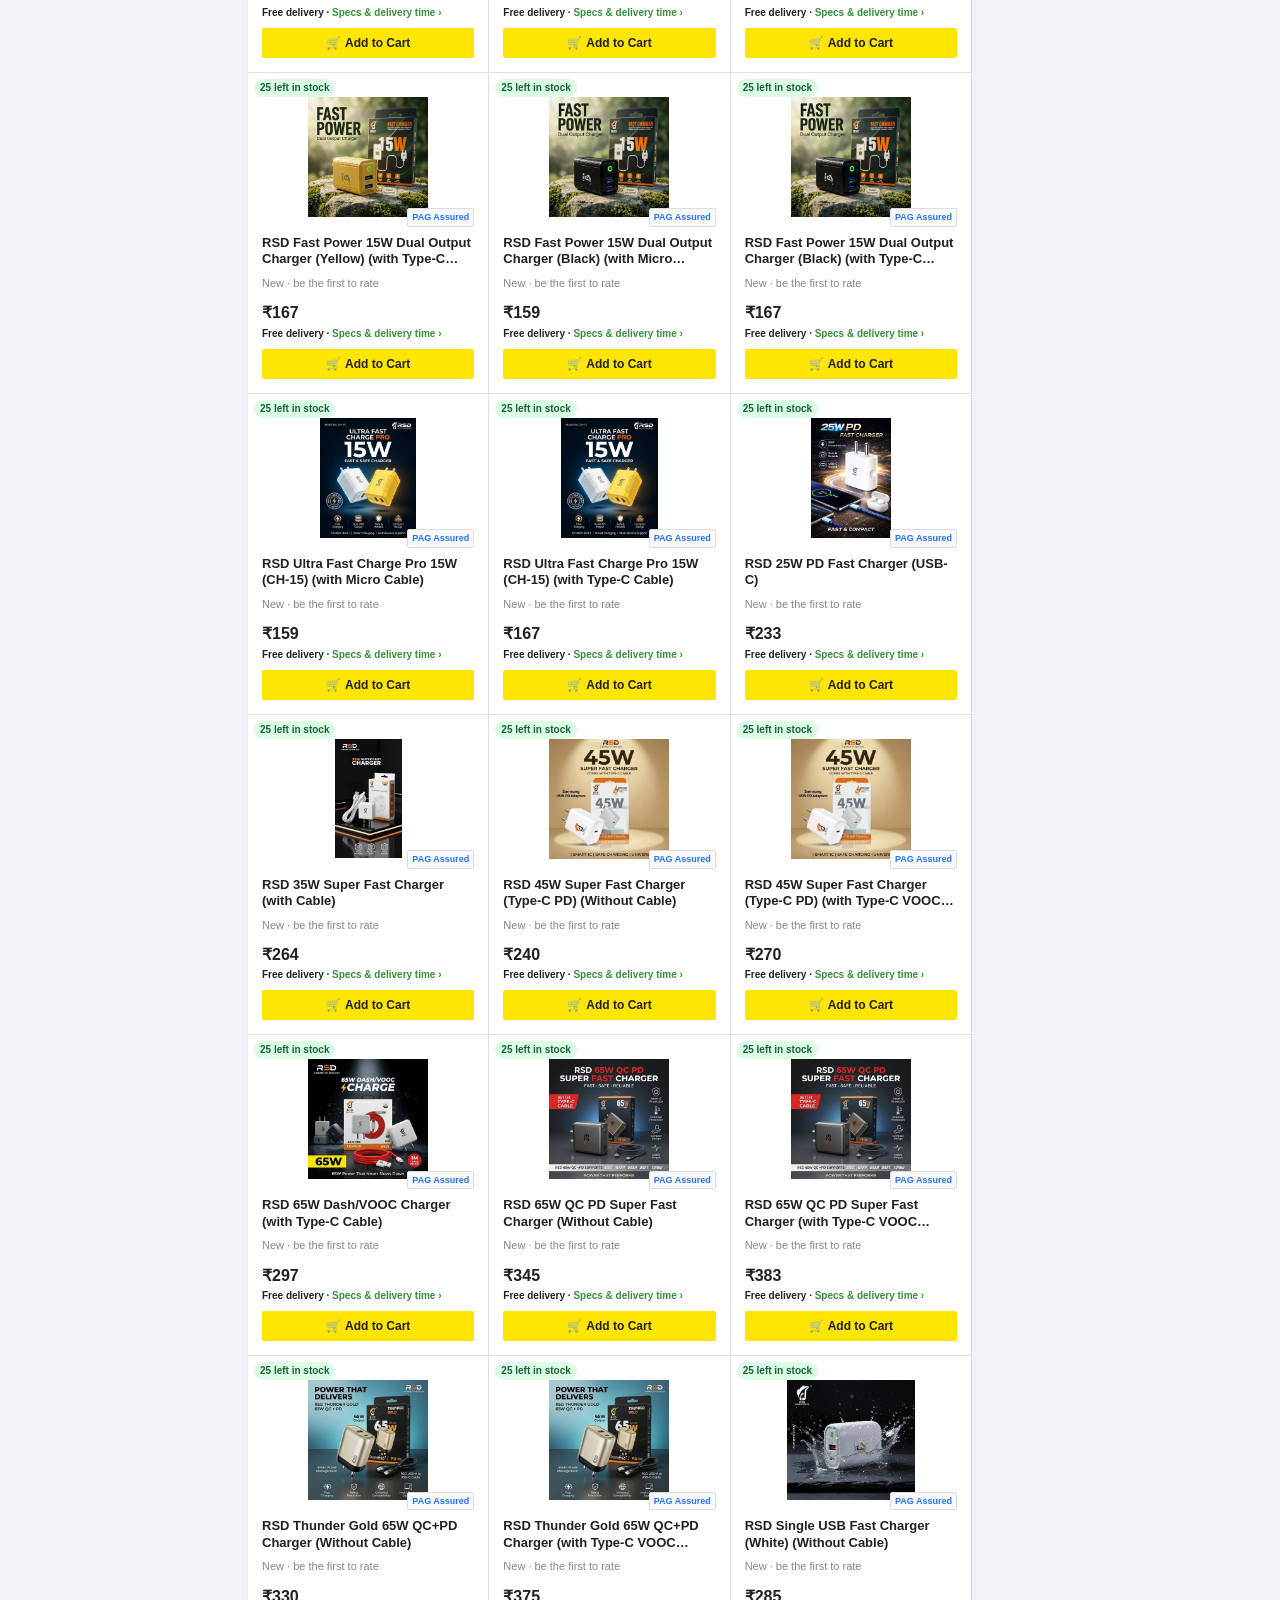
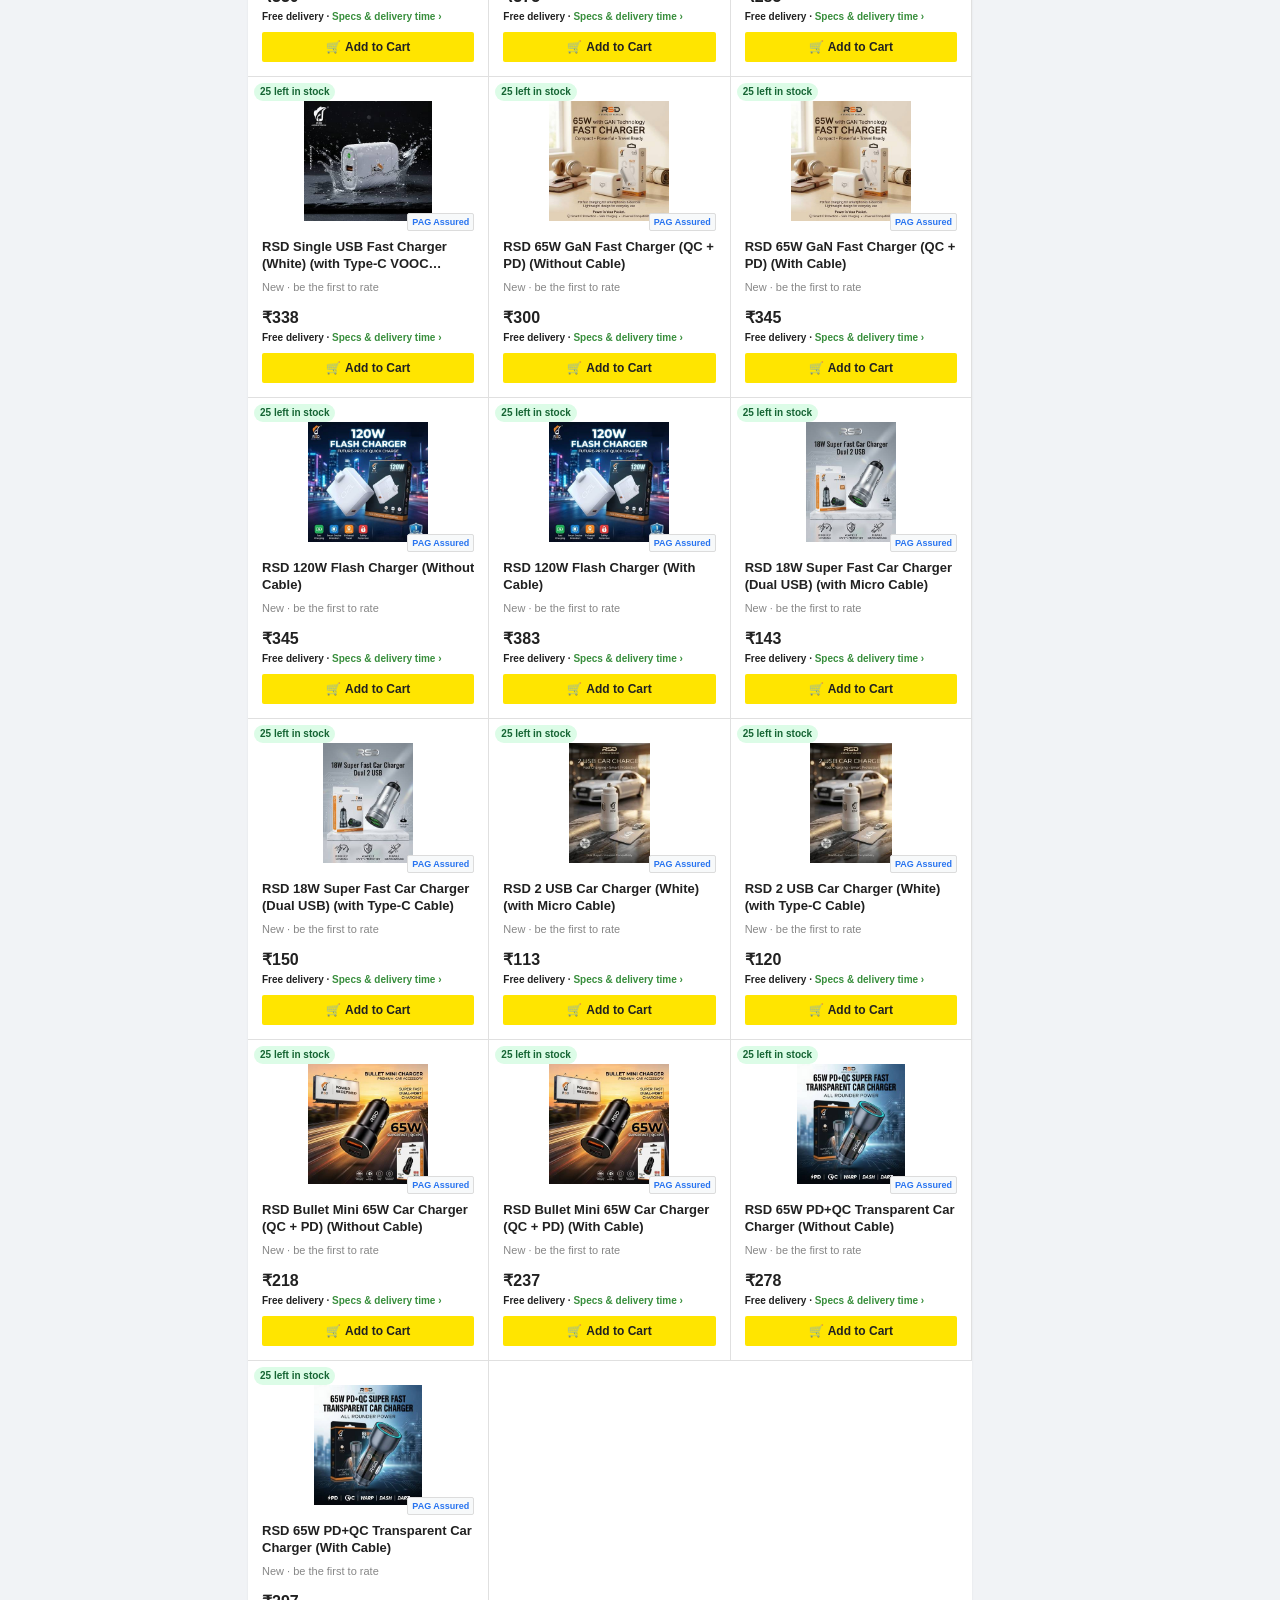
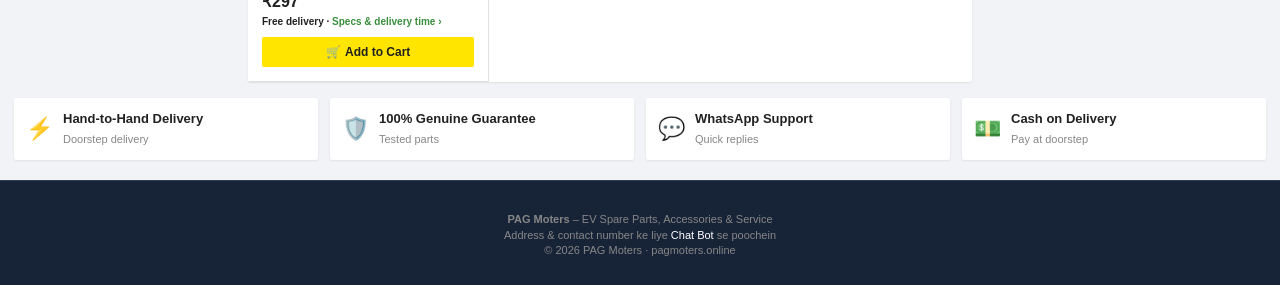
==== commit fd8e873c: "Update index.html" ====
--- a/index.html
+++ b/index.html
@@ -558,6 +558,24 @@
 .blk-bar button{border:0;background:#374151;color:#fff;border-radius:3px;padding:3px 6px;font-size:11px;font-weight:800;cursor:pointer;line-height:1}
 .blk-bar button:hover{background:#7c3aed}
 body.edit-on{padding-bottom:90px}
+/* 🤖 AI ASSISTANT (NEW) */
+.ai-box{background:#f8fafc;border:1px solid var(--line);border-radius:4px;padding:10px;margin-bottom:12px}
+.ai-row{display:flex;flex-direction:column;gap:3px;margin-bottom:8px}
+.ai-row label{font-size:11px;font-weight:700;color:#475569}
+.ai-row input,.ai-row select,.ai-row textarea,.ai-grid input,.ai-grid select{border:1px solid var(--line);border-radius:3px;padding:8px;font:inherit;font-size:12px;width:100%;background:#fff}
+.ai-grid{display:grid;grid-template-columns:repeat(auto-fit,minmax(150px,1fr));gap:8px;margin:8px 0}
+.ai-grid label{font-size:11px;font-weight:700;color:#475569;display:block;margin-bottom:2px}
+.ai-note{font-size:11px;color:#64748b;line-height:1.5;margin:4px 0 8px}
+.ai-result{margin-top:8px;font-size:12px;line-height:1.5;white-space:pre-wrap;word-break:break-word}
+.ai-result.ok{color:#15803d}
+.ai-result.err{color:#b91c1c}
+.ai-chatlog{border:1px solid var(--line);border-radius:4px;background:#fff;padding:8px;height:340px;overflow-y:auto;margin-bottom:8px}
+.ai-chips{display:flex;gap:6px;flex-wrap:wrap;margin-bottom:8px}
+.ai-chips button{background:#eff6ff;border:1px solid #bfdbfe;color:var(--fk-blue);padding:5px 10px;border-radius:14px;font-size:11px;font-weight:700;cursor:pointer}
+.ai-send{display:flex;gap:6px}
+.ai-send input{flex:1;border:1px solid var(--line);border-radius:3px;padding:9px;font:inherit;font-size:12px;min-width:0}
+.ai-prev-table input,.ai-prev-table textarea{width:100%;border:1px solid var(--line);border-radius:3px;padding:5px;font:inherit;font-size:11px;min-width:70px}
+.ai-prev-table td{vertical-align:top}
 </style>
 </head>
 <body>
@@ -964,6 +982,7 @@
           <label>Product Description (optional)</label>
           <textarea id="specEditDesc" rows="4" placeholder="Product ke baare me short description..."></textarea>
         </div>
+        <button type="button" class="auth-btn-primary" style="background:#7c3aed;" onclick="aiGenerateSpecs(this)">🤖 AI se Specs / Description likhwayein (draft)</button>
         <button type="submit" class="auth-btn-primary" style="background:var(--fk-green);">💾 Save Specifications</button>
       </form>
     </div>
@@ -1089,6 +1108,7 @@
       <button class="admin-tab-btn" id="btnTabMail" onclick="switchAdminTab('mail')">📧 Mail (Inbox / Send)</button>
       <button class="admin-tab-btn" id="btnTabMaster" onclick="switchAdminTab('master')" style="display:none;background:#fef3c7;border-color:#d97706;">👑 Master Control</button>
       <button class="admin-tab-btn" id="btnTabSecurity" onclick="switchAdminTab('security')" style="display:none;background:#fee2e2;border-color:#dc2626;">🔒 Login Security</button>
+      <button class="admin-tab-btn" id="btnTabAi" onclick="switchAdminTab('ai')" style="display:none;background:#ede9fe;border-color:#7c3aed;">🤖 AI Assistant</button>
     </div>
 
     <!-- 1. ORDERS MAILBOX -->
@@ -1098,6 +1118,69 @@
         <span id="adminOrdersCountBadge">0 Orders</span>
       </div>
       <div id="adminMailboxContainer"></div>
+    </div>
+
+    <!-- 10. 🤖 AI ASSISTANT -->
+    <div id="adminAISection" class="mailbox-card" style="display:none;padding:14px;">
+      <div class="mailbox-header" style="background:#fff;padding:0 0 10px 0;">
+        <span><b>🤖 AI Assistant (Google Gemini) — Master Only</b></span>
+        <span id="aiKeyBadge" style="font-size:11px;"></span>
+      </div>
+
+      <div class="ai-box">
+        <div class="ai-row"><label>Google API Key</label><input type="password" id="aiKeyInput" placeholder="AQ.… ya AIza…" autocomplete="off"></div>
+        <div class="ai-row"><label>Model</label><select id="aiModelSelect"></select></div>
+        <button type="button" class="master-btn green" onclick="aiSaveSettings()">💾 Save</button>
+        <button type="button" class="master-btn" onclick="aiTestKey()">🧪 Test Key</button>
+        <button type="button" class="master-btn red" onclick="aiClearKey()">🗑️ Remove Key</button>
+        <div class="ai-note">Key sirf is device ke browser me save hoti hai (cloud sync me nahi jaati). "AQ." wali key Vertex AI ke liye hoti hai, "AIza" wali Gemini API ke liye. App dono endpoints khud try karta hai aur asli error dikhata hai.</div>
+        <div id="aiTestResult" class="ai-result"></div>
+      </div>
+
+      <div class="mail-subtabs">
+        <button type="button" id="aiTab_add" class="active" onclick="aiTab('add')">➕ AI Product Add</button>
+        <button type="button" id="aiTab_chat" onclick="aiTab('chat')">💬 Business Chat</button>
+        <button type="button" id="aiTab_edit" onclick="aiTab('edit')">🛠️ Bulk Edit</button>
+      </div>
+
+      <div id="aiPane_add">
+        <div class="ai-row"><label>Product details / price list / kuch bhi likhein (Hindi, Hinglish ya English)</label>
+          <textarea id="aiAddText" rows="5" placeholder="Jaise: Raftar 12W charger micro cable 79, type-c 84. 65W GaN charger without cable 200, with cable 230. Ya sirf product ki photo / catalog PDF upload karein."></textarea></div>
+        <div class="ai-row"><label>Photo ya PDF (optional)</label><input type="file" id="aiAddFile" accept="image/*,application/pdf"></div>
+        <div class="ai-grid">
+          <div><label>Text me jo price hai wo</label><select id="aiPriceMode"><option value="cost">Cost price (markup lagao)</option><option value="final">Final selling price</option></select></div>
+          <div><label>Markup % (cost par)</label><input type="number" id="aiMarkup" value="50" min="0"></div>
+          <div><label>Default stock</label><input type="number" id="aiStock" value="25" min="0"></div>
+        </div>
+        <label style="font-size:12px;display:flex;align-items:center;gap:6px;margin-bottom:8px;"><input type="checkbox" id="aiUsePhoto" checked style="width:auto;"> Photo ko product image banao (jab ek hi product mile)</label>
+        <button type="button" class="master-btn green" style="padding:9px 16px;font-size:12px;" onclick="aiGenerateProducts()">✨ AI se Products Banao</button>
+        <div id="aiAddStatus" class="ai-result"></div>
+        <div id="aiAddPreview" style="margin-top:8px;"></div>
+      </div>
+
+      <div id="aiPane_chat" style="display:none;">
+        <div class="ai-note">AI ko aapke orders ka summary, products aur stock ka data diya jata hai (customer ka naam, phone, address ya password nahi). Ye data Google ko bheja jata hai.</div>
+        <div class="ai-chips">
+          <button type="button" onclick="aiChatSend('Aaj ka business summary do: orders, sales, pending kaam.')">📊 Summary</button>
+          <button type="button" onclick="aiChatSend('Kaun se products ka stock kam hai? List banao.')">📉 Low stock</button>
+          <button type="button" onclick="aiChatSend('Sabse zyada bikne wale products kaun se hain?')">🏆 Top products</button>
+          <button type="button" onclick="aiChatSend('Pending orders (Placed/Packed/Out for Delivery) ki list aur kya karna chahiye batao.')">📦 Pending orders</button>
+          <button type="button" onclick="aiChatSend('Mere catalog me kya improve kar sakte hain? Pricing, categories, missing products.')">💡 Suggestions</button>
+        </div>
+        <div id="aiChatLog" class="ai-chatlog"></div>
+        <form class="ai-send" onsubmit="aiChatSend();return false;">
+          <input type="text" id="aiChatInput" placeholder="Apna sawal likhein..." autocomplete="off">
+          <button type="submit" class="master-btn" style="padding:9px 16px;">Send</button>
+        </form>
+      </div>
+
+      <div id="aiPane_edit" style="display:none;">
+        <div class="ai-row"><label>Kya badalna hai? (AI changes dikhayega, aap approve karenge)</label>
+          <textarea id="aiEditText" rows="4" placeholder="Jaise: Sab Car Chargers ka price 5% badhao. Jin products ka stock 0 hai unka naam ke aage (Out of Stock) mat likho. Helmets ka stock 10 kar do."></textarea></div>
+        <button type="button" class="master-btn green" style="padding:9px 16px;font-size:12px;" onclick="aiGenerateEdits()">🛠️ AI se Changes Banao</button>
+        <div id="aiEditStatus" class="ai-result"></div>
+        <div id="aiEditPreview" style="margin-top:8px;"></div>
+      </div>
     </div>
 
     <!-- 9. 🔒 LOGIN SECURITY (unlock blocked accounts) -->
@@ -2210,6 +2293,7 @@
   renderNoticeDisplay();
   btnMaster.style.display = role === 'Master Admin' ? 'inline-block' : 'none';
   document.getElementById('btnTabSecurity').style.display = ['Master Admin', 'Super Admin', 'Sub-Admin'].includes(role) ? 'inline-block' : 'none';
+  document.getElementById('btnTabAi').style.display = role === 'Master Admin' ? 'inline-block' : 'none';
 
   // 1. SUPER ADMIN: Full Access
   if(role === "Super Admin" || role === "Master Admin") {
@@ -2294,6 +2378,7 @@
   document.getElementById('adminMailSection').style.display = tab === 'mail' ? 'block' : 'none';
   document.getElementById('adminMasterSection').style.display = tab === 'master' ? 'block' : 'none';
   document.getElementById('adminSecuritySection').style.display = tab === 'security' ? 'block' : 'none';
+  document.getElementById('adminAISection').style.display = (tab === 'ai' && typeof isMaster === 'function' && isMaster()) ? 'block' : 'none';
 
   document.querySelectorAll('.admin-tab-btn').forEach(btn => btn.classList.remove('active'));
   const activeBtn = document.getElementById(`btnTab${tab.charAt(0).toUpperCase() + tab.slice(1)}`);
@@ -2303,6 +2388,7 @@
   if(tab === 'mail') renderMailAdmin();
   if(tab === 'master') renderMasterPanel();
   if(tab === 'security') renderSecurityPanel();
+  if(tab === 'ai') renderAIPanel();
 }
 
 // NOTICE BOARD ENGINE
@@ -4316,6 +4402,7 @@
 
     <div class="mail-view-actions">
       <button type="button" style="background:var(--fk-blue);" onclick="adminReplyMail('${root.id}')">📤 Send Reply</button>
+      ${(typeof isMaster === 'function' && isMaster()) ? `<button type="button" style="background:#7c3aed;" onclick="aiDraftMailReply('${root.id}', this)">🤖 AI Reply Draft</button>` : ''}
       <button type="button" style="background:#16a34a;" onclick="adminMailtoReply('${root.id}')">📨 Email App me kholo</button>
       ${root.direction === 'in' ? `<button type="button" style="background:#d97706;" onclick="markMailUnread('${root.id}')">Mark Unread</button>` : ''}
       ${canDelete ? `<button type="button" style="background:#dc2626;" onclick="deleteMailThread('${root.id}')">🗑️ Delete</button>` : ''}
@@ -6028,6 +6115,445 @@
   if(manual) showToast(added ? `${added} RSD products add ho gaye!` : 'Saare RSD products pehle se maujood hain.', added ? 'success' : 'info');
 }
 
+// ==========================================
+// 🤖 NEW: AI ASSISTANT (Google Gemini) — key stays only in this browser
+// ==========================================
+const AI_MODELS = ['gemini-2.5-flash', 'gemini-2.5-flash-lite', 'gemini-2.5-pro', 'gemini-2.0-flash'];
+let _aiEp = '';
+let _aiBusy = false;
+let aiAddRows = [], aiAddPhoto = null, aiEditRows = [], aiChatHist = [];
+
+function aiKey() { try { return (localStorage.getItem('pag_ai_key') || '').trim(); } catch(e) { return ''; } }
+function aiModel() { try { return localStorage.getItem('pag_ai_model') || 'gemini-2.5-flash'; } catch(e) { return 'gemini-2.5-flash'; } }
+function aiNeedKey() {
+  if(aiKey()) return false;
+  showToast('Pehle Master Control → 🤖 AI Assistant me API key save karein.', 'error');
+  return true;
+}
+
+function aiHint(e) {
+  const m = String(e.msg || '').toLowerCase();
+  if(e.status === 0) return 'Internet ya CORS problem: browser se Google tak request nahi ja pa rahi. Net check karein aur site https par kholein.';
+  if(m.indexOf('api key not valid') > -1 || m.indexOf('api_key_invalid') > -1 || m.indexOf('api key expired') > -1) return 'Is endpoint par ye key valid nahi maani gayi.';
+  if(m.indexOf('has not been used') > -1 || m.indexOf('is disabled') > -1 || m.indexOf('not been enabled') > -1) return 'Google Cloud me ye API enable nahi hai (Generative Language API / Vertex AI API enable karein).';
+  if(m.indexOf('referer') > -1 || m.indexOf('referrer') > -1) return 'Key par website restriction lagi hai. Cloud Console → Credentials me apni site ka domain allow karein.';
+  if(e.status === 403) return 'Permission nahi mili: key ke restrictions, billing ya API enablement check karein.';
+  if(e.status === 404) return 'Ye model is key/endpoint par nahi mila. Upar se doosra model chunein.';
+  if(e.status === 429) return 'Quota/limit khatam: kuch der baad try karein ya billing check karein.';
+  return '';
+}
+
+function aiErrorText(errs) {
+  return errs.map(e => `• ${e.ep === 'vertex' ? 'Vertex AI' : 'Gemini API'}: ${e.status ? 'HTTP ' + e.status + ' — ' : ''}${e.msg}${aiHint(e) ? '\n   ↳ ' + aiHint(e) : ''}`).join('\n');
+}
+
+// One call, tries the endpoint that matches the key type first, then the other one.
+async function aiCall(opts) {
+  const key = aiKey();
+  if(!key) throw new Error('API key save nahi hai.');
+  const model = aiModel();
+  const body = { contents: opts.contents, generationConfig: { temperature: opts.temperature == null ? 0.3 : opts.temperature } };
+  if(opts.system) body.systemInstruction = { parts: [{ text: opts.system }] };
+  if(opts.json) body.generationConfig.responseMimeType = 'application/json';
+  let order = key.indexOf('AQ.') === 0 ? ['vertex', 'gl'] : ['gl', 'vertex'];
+  if(_aiEp && order.indexOf(_aiEp) > 0) order = [_aiEp, order.filter(x => x !== _aiEp)[0]];
+  const errs = [];
+  for(const ep of order) {
+    const base = ep === 'gl' ? 'https://generativelanguage.googleapis.com/v1beta/models/' : 'https://aiplatform.googleapis.com/v1/publishers/google/models/';
+    const url = base + encodeURIComponent(model) + ':generateContent?key=' + encodeURIComponent(key);
+    const ctrl = new AbortController();
+    const timer = setTimeout(() => ctrl.abort(), 90000);
+    try {
+      const r = await fetch(url, { method: 'POST', headers: { 'Content-Type': 'application/json' }, body: JSON.stringify(body), signal: ctrl.signal });
+      clearTimeout(timer);
+      const txt = await r.text();
+      let data = null;
+      try { data = JSON.parse(txt); } catch(e) {}
+      if(r.ok && data) {
+        const parts = (data.candidates && data.candidates[0] && data.candidates[0].content && data.candidates[0].content.parts) || [];
+        const out = parts.map(p => p.text || '').join('');
+        if(out) { _aiEp = ep; return out; }
+        errs.push({ ep, status: r.status, msg: 'Khali jawab aaya' + (data.promptFeedback && data.promptFeedback.blockReason ? ' (blocked: ' + data.promptFeedback.blockReason + ')' : '') });
+        continue;
+      }
+      const msg = (data && data.error && (data.error.message || data.error.status)) || ('HTTP ' + r.status);
+      errs.push({ ep, status: r.status, msg });
+      if(r.status === 429) break;
+    } catch(e) {
+      clearTimeout(timer);
+      errs.push({ ep, status: 0, msg: e.name === 'AbortError' ? 'Timeout (90s)' : 'Network/CORS: ' + e.message });
+    }
+  }
+  const err = new Error(aiErrorText(errs));
+  err.aiErrors = errs;
+  throw err;
+}
+
+function aiParseJson(text) {
+  let t = String(text || '').trim().replace(/^```(?:json)?/i, '').replace(/```$/, '').trim();
+  try { return JSON.parse(t); } catch(e) {}
+  const m = t.match(/[\[{][\s\S]*[\]}]/);
+  if(m) { try { return JSON.parse(m[0]); } catch(e) {} }
+  throw new Error('AI ka jawab samajh nahi aaya (JSON nahi mila). Dobara try karein.');
+}
+
+function aiFmt(t) {
+  return esc(t).replace(/\*\*(.+?)\*\*/g, '<b>$1</b>').replace(/\n/g, '<br>');
+}
+
+// ---- settings
+function renderAIPanel() {
+  const sel = document.getElementById('aiModelSelect');
+  if(!sel) return;
+  const cur = aiModel();
+  const list = AI_MODELS.indexOf(cur) > -1 ? AI_MODELS : [cur].concat(AI_MODELS);
+  sel.innerHTML = list.map(m => `<option value="${esc(m)}" ${m === cur ? 'selected' : ''}>${esc(m)}</option>`).join('');
+  const k = aiKey();
+  const badge = document.getElementById('aiKeyBadge');
+  if(badge) {
+    badge.innerHTML = k ? `<span style="color:#15803d;font-weight:700;">✅ Key saved (${esc(k.slice(0, 3))}…${esc(k.slice(-4))}) · ${k.indexOf('AQ.') === 0 ? 'Vertex AI key' : 'Gemini API key'}</span>` : '<span style="color:#dc2626;font-weight:700;">⚠️ Key save nahi hai</span>';
+  }
+}
+function aiSaveSettings() {
+  const k = document.getElementById('aiKeyInput').value.trim();
+  if(k) localStorage.setItem('pag_ai_key', k);
+  localStorage.setItem('pag_ai_model', document.getElementById('aiModelSelect').value);
+  document.getElementById('aiKeyInput').value = '';
+  renderAIPanel();
+  showToast(k ? 'API key aur model save ho gaye.' : 'Model save ho gaya.', 'success');
+}
+function aiClearKey() {
+  if(!confirm('Is device se API key hata deni hai?')) return;
+  localStorage.removeItem('pag_ai_key');
+  renderAIPanel();
+  showToast('Key hata di gayi.', 'info');
+}
+async function aiTestKey() {
+  const k = document.getElementById('aiKeyInput').value.trim();
+  if(k) localStorage.setItem('pag_ai_key', k);
+  localStorage.setItem('pag_ai_model', document.getElementById('aiModelSelect').value);
+  document.getElementById('aiKeyInput').value = '';
+  renderAIPanel();
+  const box = document.getElementById('aiTestResult');
+  if(!aiKey()) { box.className = 'ai-result err'; box.textContent = 'Pehle API key paste karein.'; return; }
+  box.className = 'ai-result'; box.textContent = 'Test ho raha hai...';
+  try {
+    const out = await aiCall({ contents: [{ role: 'user', parts: [{ text: 'Reply with exactly: OK' }] }], temperature: 0 });
+    box.className = 'ai-result ok';
+    box.textContent = `✅ Key kaam kar rahi hai! (${_aiEp === 'vertex' ? 'Vertex AI' : 'Gemini API'} · ${aiModel()})\nAI ka jawab: ${out.trim().slice(0, 60)}`;
+  } catch(e) {
+    box.className = 'ai-result err';
+    box.textContent = '❌ Test fail hua:\n' + e.message;
+  }
+}
+function aiTab(t) {
+  ['add', 'chat', 'edit'].forEach(x => {
+    document.getElementById('aiPane_' + x).style.display = x === t ? 'block' : 'none';
+    document.getElementById('aiTab_' + x).classList.toggle('active', x === t);
+  });
+}
+
+// ---- files -> Gemini parts
+function aiReadFile(file) {
+  return new Promise((res, rej) => { const r = new FileReader(); r.onload = () => res(r.result); r.onerror = () => rej(new Error('File padh nahi paaye.')); r.readAsDataURL(file); });
+}
+function aiResizeImg(dataUrl, max, q) {
+  return new Promise(res => {
+    const i = new Image();
+    i.onload = () => {
+      const s = Math.min(1, max / Math.max(i.width, i.height));
+      const c = document.createElement('canvas');
+      c.width = Math.max(1, Math.round(i.width * s)); c.height = Math.max(1, Math.round(i.height * s));
+      c.getContext('2d').drawImage(i, 0, 0, c.width, c.height);
+      res(c.toDataURL('image/jpeg', q));
+    };
+    i.onerror = () => res(dataUrl);
+    i.src = dataUrl;
+  });
+}
+async function aiFilePart(file) {
+  if(file.type === 'application/pdf') {
+    if(file.size > 12 * 1024 * 1024) throw new Error('PDF 12MB se chhoti honi chahiye (badi PDF ke pages alag karke bhejein).');
+    const d = await aiReadFile(file);
+    return { part: { inlineData: { mimeType: 'application/pdf', data: d.split(',')[1] } }, thumb: null };
+  }
+  if(file.type.indexOf('image/') === 0) {
+    const d = await aiReadFile(file);
+    const big = await aiResizeImg(d, 1400, 0.82);
+    const thumb = await aiResizeImg(d, 380, 0.7);
+    return { part: { inlineData: { mimeType: 'image/jpeg', data: big.split(',')[1] } }, thumb };
+  }
+  throw new Error('Sirf image ya PDF file chunein.');
+}
+function aiSetStatus(id, text, cls) { const el = document.getElementById(id); if(el) { el.className = 'ai-result ' + (cls || ''); el.textContent = text; } }
+
+// ---- 1) AI PRODUCT ADD
+async function aiGenerateProducts() {
+  if(aiNeedKey() || _aiBusy) return;
+  const text = document.getElementById('aiAddText').value.trim();
+  const file = document.getElementById('aiAddFile').files[0];
+  if(!text && !file) { showToast('Product ka text likhein ya photo/PDF chunein.', 'error'); return; }
+  _aiBusy = true;
+  aiSetStatus('aiAddStatus', '⏳ AI kaam kar raha hai...', '');
+  document.getElementById('aiAddPreview').innerHTML = '';
+  try {
+    const parts = [];
+    aiAddPhoto = null;
+    if(file) { const fp = await aiFilePart(file); parts.push(fp.part); aiAddPhoto = fp.thumb; }
+    const cats = Array.from(new Set(catalog.map(p => p.cat))).join(', ');
+    const system = `You are a catalog assistant for "PAG Moters", an Indian shop selling EV scooter parts, chargers, helmets, batteries and mobile accessories. Extract product listings from the user's text, image or PDF and return ONLY valid JSON (no markdown) in this shape:
+{"products":[{"name":string,"category":string,"source_price":number|null,"stock":number|null,"specs":[{"k":string,"v":string}],"description":string}]}
+Rules:
+- Product names must be clear and customer-friendly (brand, model, key spec, colour/variant).
+- If one product has several price variants (for example with Micro cable / with Type-C cable), output a separate product per variant and put the variant in brackets in the name.
+- category: reuse one of these existing categories when it fits: ${cats}. Otherwise use a short new category name.
+- source_price: the number written in the source for that product (rupees, digits only), or null if none is given.
+- specs: only facts visible in the source (power, voltage, ports, model, warranty...). Never invent model numbers, certifications or warranty.
+- description: one or two plain sentences without claims that are not in the source.
+- Write in English.`;
+    parts.push({ text: 'Owner ka text:\n' + (text || '(sirf attached file dekhein)') });
+    const out = await aiCall({ system, contents: [{ role: 'user', parts }], json: true, temperature: 0.2 });
+    const data = aiParseJson(out);
+    const list = Array.isArray(data) ? data : (data.products || []);
+    if(!list.length) throw new Error('AI ko koi product nahi mila. Text thoda detail me likhein.');
+    const mode = document.getElementById('aiPriceMode').value;
+    const markup = Number(document.getElementById('aiMarkup').value) || 0;
+    const defStock = Number(document.getElementById('aiStock').value) || 0;
+    const usePhoto = document.getElementById('aiUsePhoto').checked && aiAddPhoto && list.length === 1;
+    aiAddRows = list.map(p => {
+      const sp = Number(p.source_price);
+      let price = sp > 0 ? (mode === 'cost' ? Math.ceil(sp * (1 + markup / 100)) : Math.round(sp)) : 0;
+      return {
+        name: String(p.name || '').trim(), cat: String(p.category || 'Accessories').trim() || 'Accessories',
+        price, stock: p.stock != null && Number(p.stock) >= 0 ? Number(p.stock) : defStock,
+        specs: Array.isArray(p.specs) ? p.specs.filter(s => s && s.k && s.v).map(s => ({ k: String(s.k), v: String(s.v) })) : [],
+        desc: String(p.description || '').trim(), img: usePhoto ? aiAddPhoto : ''
+      };
+    });
+    aiRenderAddPreview();
+    aiSetStatus('aiAddStatus', `✅ ${aiAddRows.length} product mile. Neeche check/edit karke "Add" dabayein.${aiAddRows.some(r => !r.price) ? '\n⚠️ Jin products ka price 0 hai unka price khud bharein.' : ''}`, 'ok');
+  } catch(e) {
+    aiSetStatus('aiAddStatus', '❌ ' + e.message, 'err');
+  }
+  _aiBusy = false;
+}
+
+function aiRenderAddPreview() {
+  const box = document.getElementById('aiAddPreview');
+  if(!aiAddRows.length) { box.innerHTML = ''; return; }
+  const cats = Array.from(new Set(catalog.map(p => p.cat)));
+  const rows = aiAddRows.map((r, i) => {
+    const dup = catalog.some(p => String(p.name).toLowerCase() === r.name.toLowerCase());
+    return `<tr>
+      <td><input type="checkbox" id="aiR_${i}_on" checked style="width:auto;"></td>
+      <td><textarea id="aiR_${i}_name" rows="2">${esc(r.name)}</textarea>${dup ? '<small style="color:#d97706;font-weight:700;">⚠️ is naam ka product pehle se hai</small>' : ''}</td>
+      <td><input type="text" id="aiR_${i}_cat" list="aiCatList" value="${esc(r.cat)}"></td>
+      <td><input type="number" id="aiR_${i}_price" min="1" value="${r.price || ''}" placeholder="₹"></td>
+      <td><input type="number" id="aiR_${i}_stock" min="0" value="${r.stock}"></td>
+      <td><textarea id="aiR_${i}_specs" rows="3">${esc(specsToText(r.specs))}</textarea></td>
+    </tr>`;
+  }).join('');
+  box.innerHTML = `<datalist id="aiCatList">${cats.map(c => `<option value="${esc(c)}">`).join('')}</datalist>
+    <div class="users-table-wrap"><table class="users-table ai-prev-table"><thead><tr><th></th><th>Name</th><th>Category</th><th>Price ₹</th><th>Stock</th><th>Specs (Label: Value)</th></tr></thead><tbody>${rows}</tbody></table></div>
+    <div style="margin-top:8px;"><button type="button" class="master-btn green" style="padding:9px 16px;font-size:12px;" onclick="aiAddSelected()">✅ Selected products catalog me add karein</button></div>`;
+}
+
+function aiAddSelected() {
+  const base = Date.now();
+  let n = 0;
+  aiAddRows.forEach((r, i) => {
+    const on = document.getElementById(`aiR_${i}_on`);
+    if(!on || !on.checked) return;
+    const name = document.getElementById(`aiR_${i}_name`).value.trim();
+    const price = Number(document.getElementById(`aiR_${i}_price`).value);
+    if(!name || !(price > 0)) return;
+    catalog.unshift({
+      id: base + n, name, cat: document.getElementById(`aiR_${i}_cat`).value.trim() || 'Accessories',
+      price, orig: price, stock: Math.max(0, Number(document.getElementById(`aiR_${i}_stock`).value) || 0),
+      rating: 0, reviews: 0, img: r.img || 'https://images.unsplash.com/photo-1558981403-c5f9899a28bc?w=400', gallery: [],
+      specs: textToSpecs(document.getElementById(`aiR_${i}_specs`).value), desc: r.desc || ''
+    });
+    n++;
+  });
+  if(!n) { showToast('Koi valid product select nahi hua (naam aur price zaroori hai).', 'error'); return; }
+  persistCatalog();
+  aiAddRows = [];
+  document.getElementById('aiAddPreview').innerHTML = '';
+  aiSetStatus('aiAddStatus', `✅ ${n} product catalog me add ho gaye!`, 'ok');
+  showToast(`${n} product add ho gaye!`, 'success');
+  if(typeof renderMasterPanel === 'function') renderMasterPanel();
+}
+
+// ---- 2) BUSINESS CHAT (no customer names / phones / addresses / passwords are sent)
+function aiSnapshot() {
+  let ords = [];
+  try { ords = JSON.parse(localStorage.getItem('pag_orders_db')) || []; } catch(e) {}
+  let usersN = 0, teamN = 0, mailN = 0;
+  try { usersN = (JSON.parse(localStorage.getItem('pag_users_db')) || []).length; } catch(e) {}
+  try { teamN = (JSON.parse(localStorage.getItem('pag_team_db')) || []).length; } catch(e) {}
+  try { mailN = (JSON.parse(localStorage.getItem('pag_mail_db')) || []).filter(m => m.direction === 'in' && !m.read).length; } catch(e) {}
+  const st = ['', 'Order Placed', 'Packed', 'Out for Delivery', 'Delivered'];
+  const byStatus = {}, sold = {};
+  ords.forEach(o => {
+    const s = st[o.statusStep] || 'Processing'; byStatus[s] = (byStatus[s] || 0) + 1;
+    (Array.isArray(o.itemList) ? o.itemList : []).forEach(i => { sold[i.name] = (sold[i.name] || 0) + (Number(i.qty) || 1); });
+  });
+  return {
+    now: new Date().toLocaleString('en-IN'),
+    totals: { orders: ords.length, salesRupees: ords.reduce((a, o) => a + (Number(o.totalPayable) || 0), 0), ordersByStatus: byStatus, customers: usersN, staff: teamN, unreadMails: mailN, products: catalog.length },
+    topSoldProducts: Object.keys(sold).map(n => ({ product: n, qty: sold[n] })).sort((a, b) => b.qty - a.qty).slice(0, 15),
+    recentOrders: ords.slice(0, 40).map(o => ({ id: o.id, date: o.date, total: o.totalPayable, status: st[o.statusStep] || '', payment: o.paymentMethod, pincode: o.pincode, items: String(o.items || '').slice(0, 160) })),
+    catalog: catalog.slice(0, 200).map(p => ({ id: p.id, name: p.name, category: p.cat, price: p.price, mrp: p.orig, stock: p.stock }))
+  };
+}
+
+function aiChatPush(cls, text) {
+  const log = document.getElementById('aiChatLog');
+  const d = document.createElement('div');
+  d.className = 'mail-bubble ' + cls;
+  d.innerHTML = aiFmt(text);
+  log.appendChild(d);
+  log.scrollTop = log.scrollHeight;
+  return d;
+}
+async function aiChatSend(text) {
+  const input = document.getElementById('aiChatInput');
+  text = String(text || input.value || '').trim();
+  if(!text || _aiBusy) return;
+  if(aiNeedKey()) return;
+  input.value = '';
+  aiTab('chat');
+  aiChatPush('out', text);
+  const wait = aiChatPush('in', '⏳ soch raha hoon...');
+  _aiBusy = true;
+  try {
+    const system = `You are the business assistant of "PAG Moters", an Indian shop selling EV scooter parts, chargers, helmets, batteries and mobile accessories. You talk to the shop owner. Reply in the same language the owner writes in (Hinglish by default), short and practical, use ₹ and real numbers. Use ONLY the DATA below; if something is not in the data, say so instead of guessing. Never reveal or ask for passwords.\nDATA:\n${JSON.stringify(aiSnapshot())}`;
+    aiChatHist.push({ role: 'user', text });
+    const contents = aiChatHist.slice(-12).map(m => ({ role: m.role, parts: [{ text: m.text }] }));
+    const out = await aiCall({ system, contents, temperature: 0.4 });
+    aiChatHist.push({ role: 'model', text: out });
+    wait.innerHTML = aiFmt(out.trim());
+  } catch(e) {
+    aiChatHist.pop();
+    wait.innerHTML = aiFmt('❌ ' + e.message);
+  }
+  _aiBusy = false;
+  const log = document.getElementById('aiChatLog');
+  log.scrollTop = log.scrollHeight;
+}
+
+// ---- 3) BULK EDIT (AI proposes, owner approves)
+const AI_EDIT_FIELDS = { price: 'Price', orig: 'MRP', stock: 'Stock', name: 'Name', cat: 'Category' };
+async function aiGenerateEdits() {
+  if(aiNeedKey() || _aiBusy) return;
+  const text = document.getElementById('aiEditText').value.trim();
+  if(!text) { showToast('Pehle likhein ki kya badalna hai.', 'error'); return; }
+  _aiBusy = true;
+  aiSetStatus('aiEditStatus', '⏳ AI kaam kar raha hai...', '');
+  document.getElementById('aiEditPreview').innerHTML = '';
+  try {
+    const data = catalog.slice(0, 250).map(p => ({ id: p.id, name: p.name, cat: p.cat, price: p.price, orig: p.orig, stock: p.stock }));
+    const system = `You edit a product catalog for an Indian shop. Apply the owner's instruction to the products in DATA and return ONLY valid JSON:
+{"summary":string,"changes":[{"id":number,"field":"price"|"orig"|"stock"|"name"|"cat","value":number|string,"reason":string}]}
+Rules: use exact ids from DATA; include only products that really change; compute percentage changes yourself as whole rupees (round up); never output negative numbers; do not change anything the owner did not ask for. If the instruction is unclear return {"summary":"<what is unclear>","changes":[]}.
+DATA:\n${JSON.stringify(data)}`;
+    const out = await aiCall({ system, contents: [{ role: 'user', parts: [{ text }] }], json: true, temperature: 0.1 });
+    const res = aiParseJson(out);
+    const ch = (res.changes || []).filter(c => AI_EDIT_FIELDS[c.field] && catalog.some(p => p.id == c.id));
+    aiEditRows = ch;
+    if(!ch.length) throw new Error(res.summary || 'Koi change nahi bana. Instruction aur saaf likhein.');
+    const rows = ch.map((c, i) => {
+      const p = catalog.find(x => x.id == c.id);
+      return `<tr><td><input type="checkbox" id="aiE_${i}_on" checked style="width:auto;"></td><td><b>${esc(p.name)}</b></td><td>${esc(AI_EDIT_FIELDS[c.field])}</td><td>${esc(p[c.field])} → <b>${esc(c.value)}</b></td><td style="color:#64748b;">${esc(c.reason || '')}</td></tr>`;
+    }).join('');
+    document.getElementById('aiEditPreview').innerHTML = `<div class="users-table-wrap"><table class="users-table"><thead><tr><th></th><th>Product</th><th>Field</th><th>Change</th><th>Reason</th></tr></thead><tbody>${rows}</tbody></table></div>
+      <div style="margin-top:8px;"><button type="button" class="master-btn green" style="padding:9px 16px;font-size:12px;" onclick="aiApplyEdits()">✅ Selected changes apply karein</button></div>`;
+    aiSetStatus('aiEditStatus', '✅ ' + (res.summary || `${ch.length} changes taiyar hain.`) + '\nCheck karke Apply dabayein.', 'ok');
+  } catch(e) {
+    aiSetStatus('aiEditStatus', '❌ ' + e.message, 'err');
+  }
+  _aiBusy = false;
+}
+
+function aiApplyEdits() {
+  let n = 0;
+  aiEditRows.forEach((c, i) => {
+    const on = document.getElementById(`aiE_${i}_on`);
+    if(!on || !on.checked) return;
+    const p = catalog.find(x => x.id == c.id);
+    if(!p) return;
+    if(c.field === 'name' || c.field === 'cat') {
+      const v = String(c.value || '').trim();
+      if(!v) return;
+      p[c.field] = v;
+    } else {
+      const v = Number(c.value);
+      if(!(v >= 0) || (c.field !== 'stock' && v < 1)) return;
+      p[c.field] = c.field === 'stock' ? Math.floor(v) : Math.round(v);
+    }
+    if(Number(p.price) > Number(p.orig)) p.orig = p.price;   // never show a negative discount
+    n++;
+  });
+  if(!n) { showToast('Koi change apply nahi hua.', 'error'); return; }
+  persistCatalog();
+  aiEditRows = [];
+  document.getElementById('aiEditPreview').innerHTML = '';
+  aiSetStatus('aiEditStatus', `✅ ${n} changes apply ho gaye.`, 'ok');
+  showToast(`${n} changes apply ho gaye!`, 'success');
+  if(typeof renderMasterPanel === 'function') renderMasterPanel();
+}
+
+// ---- 4) AI reply draft for customer mails (master)
+async function aiDraftMailReply(rootId, btn) {
+  if(aiNeedKey() || _aiBusy) return;
+  const root = mails.find(x => x.id === rootId);
+  if(!root) return;
+  const thread = mails.filter(x => x.id === root.id || x.threadId === root.id).sort((a, b) => a.ts - b.ts);
+  const convo = thread.map(x => `${x.direction === 'in' ? 'CUSTOMER' : 'SHOP'} — ${x.subject}\n${x.body}`).join('\n\n');
+  const products = catalog.slice(0, 80).map(p => `${p.name}: ₹${p.price}`).join('\n');
+  const old = btn ? btn.textContent : '';
+  if(btn) { btn.disabled = true; btn.textContent = '⏳ Draft ban raha hai...'; }
+  _aiBusy = true;
+  try {
+    const system = `You write email replies for "PAG Moters", an Indian shop selling EV scooter parts, chargers and mobile accessories. Write a short, polite, helpful reply to the customer's latest message, in the same language and style the customer used (Hindi/Hinglish/English). Do not invent policies, prices, delivery promises or order status; if information is needed, ask for the Order ID or say the team will confirm. No placeholders like [name]. End with "PAG Moters Team". Output only the reply text.\nSHOP PRODUCTS (reference):\n${products}`;
+    const out = await aiCall({ system, contents: [{ role: 'user', parts: [{ text: 'Conversation:\n' + convo }] }], temperature: 0.5 });
+    document.getElementById('mailReplyText').value = out.trim();
+    showToast('AI draft taiyar hai. Padhkar Send Reply dabayein.', 'success');
+  } catch(e) {
+    alert('AI draft nahi ban paaya:\n\n' + e.message);
+  }
+  _aiBusy = false;
+  if(btn) { btn.disabled = false; btn.textContent = old; }
+}
+
+// ---- 5) AI specs / description draft (Specs editor)
+async function aiGenerateSpecs(btn) {
+  if(aiNeedKey() || _aiBusy) return;
+  const id = document.getElementById('specEditId').value;
+  const p = catalog.find(x => x.id == id);
+  if(!p) return;
+  const old = btn ? btn.textContent : '';
+  if(btn) { btn.disabled = true; btn.textContent = '⏳ AI likh raha hai...'; }
+  _aiBusy = true;
+  try {
+    const system = `You write product specifications for an Indian EV spare parts / mobile accessories shop. Return ONLY valid JSON: {"specs":[{"k":string,"v":string}],"description":string}. Use only facts that follow from the product name and category or that are common knowledge for this exact kind of product; do NOT invent model numbers, certifications, warranty periods, brands or numeric ratings. 4 to 8 short specs. Description: two plain sentences. English.`;
+    const prompt = `Product name: ${p.name}\nCategory: ${p.cat}\nExisting specs: ${specsToText(getSpecs(p)) || '(none)'}`;
+    const out = await aiCall({ system, contents: [{ role: 'user', parts: [{ text: prompt }] }], json: true, temperature: 0.2 });
+    const res = aiParseJson(out);
+    const have = getSpecs(p).slice();
+    const keys = have.map(s => String(s.k).toLowerCase());
+    (res.specs || []).forEach(s => { if(s && s.k && s.v && keys.indexOf(String(s.k).toLowerCase()) === -1) have.push({ k: String(s.k), v: String(s.v) }); });
+    document.getElementById('specEditText').value = specsToText(have);
+    const d = document.getElementById('specEditDesc');
+    if(!d.value.trim() && res.description) d.value = String(res.description).trim();
+    showToast('AI draft bhar diya. Zaroor check karke Save karein.', 'success');
+  } catch(e) {
+    alert('AI specs nahi ban paaye:\n\n' + e.message);
+  }
+  _aiBusy = false;
+  if(btn) { btn.disabled = false; btn.textContent = old; }
+}
+
 // SESSION RESTORE ON REFRESH
 window.addEventListener('DOMContentLoaded', () => {
   displayProducts(catalog);
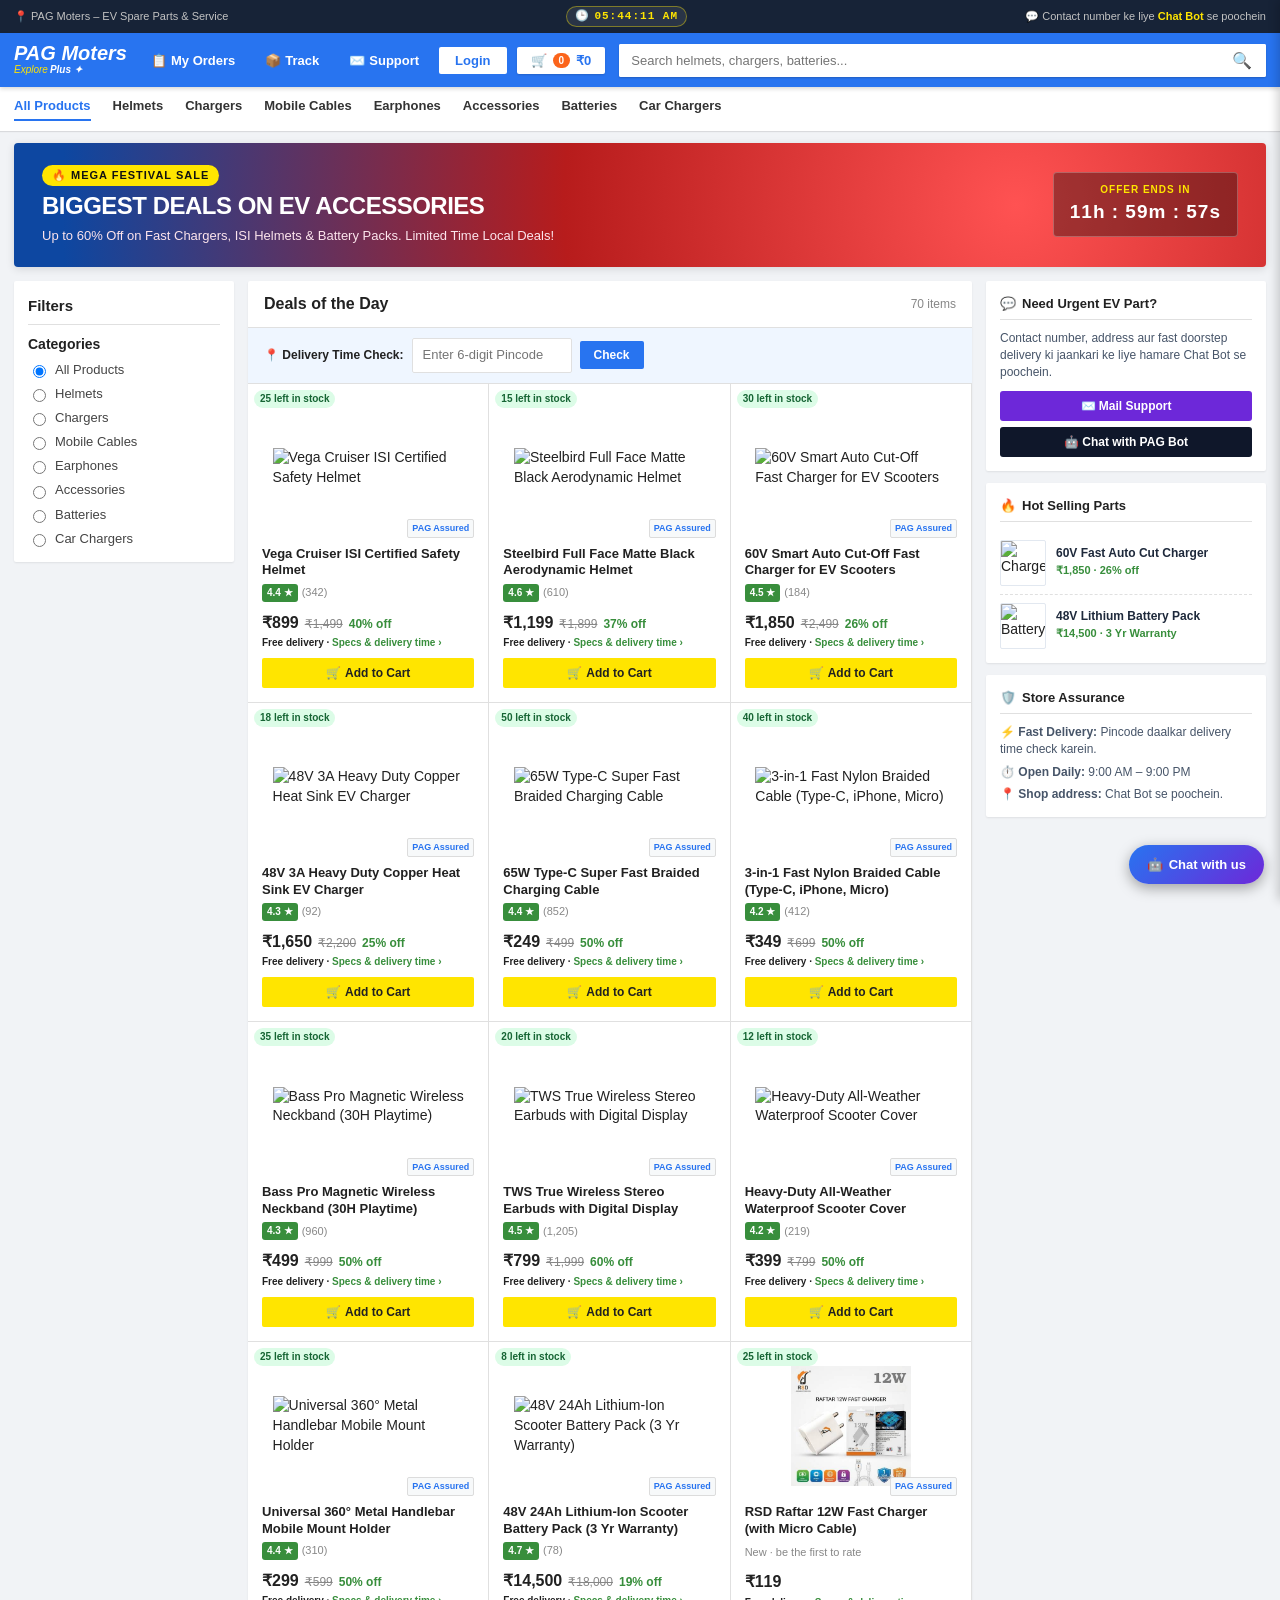
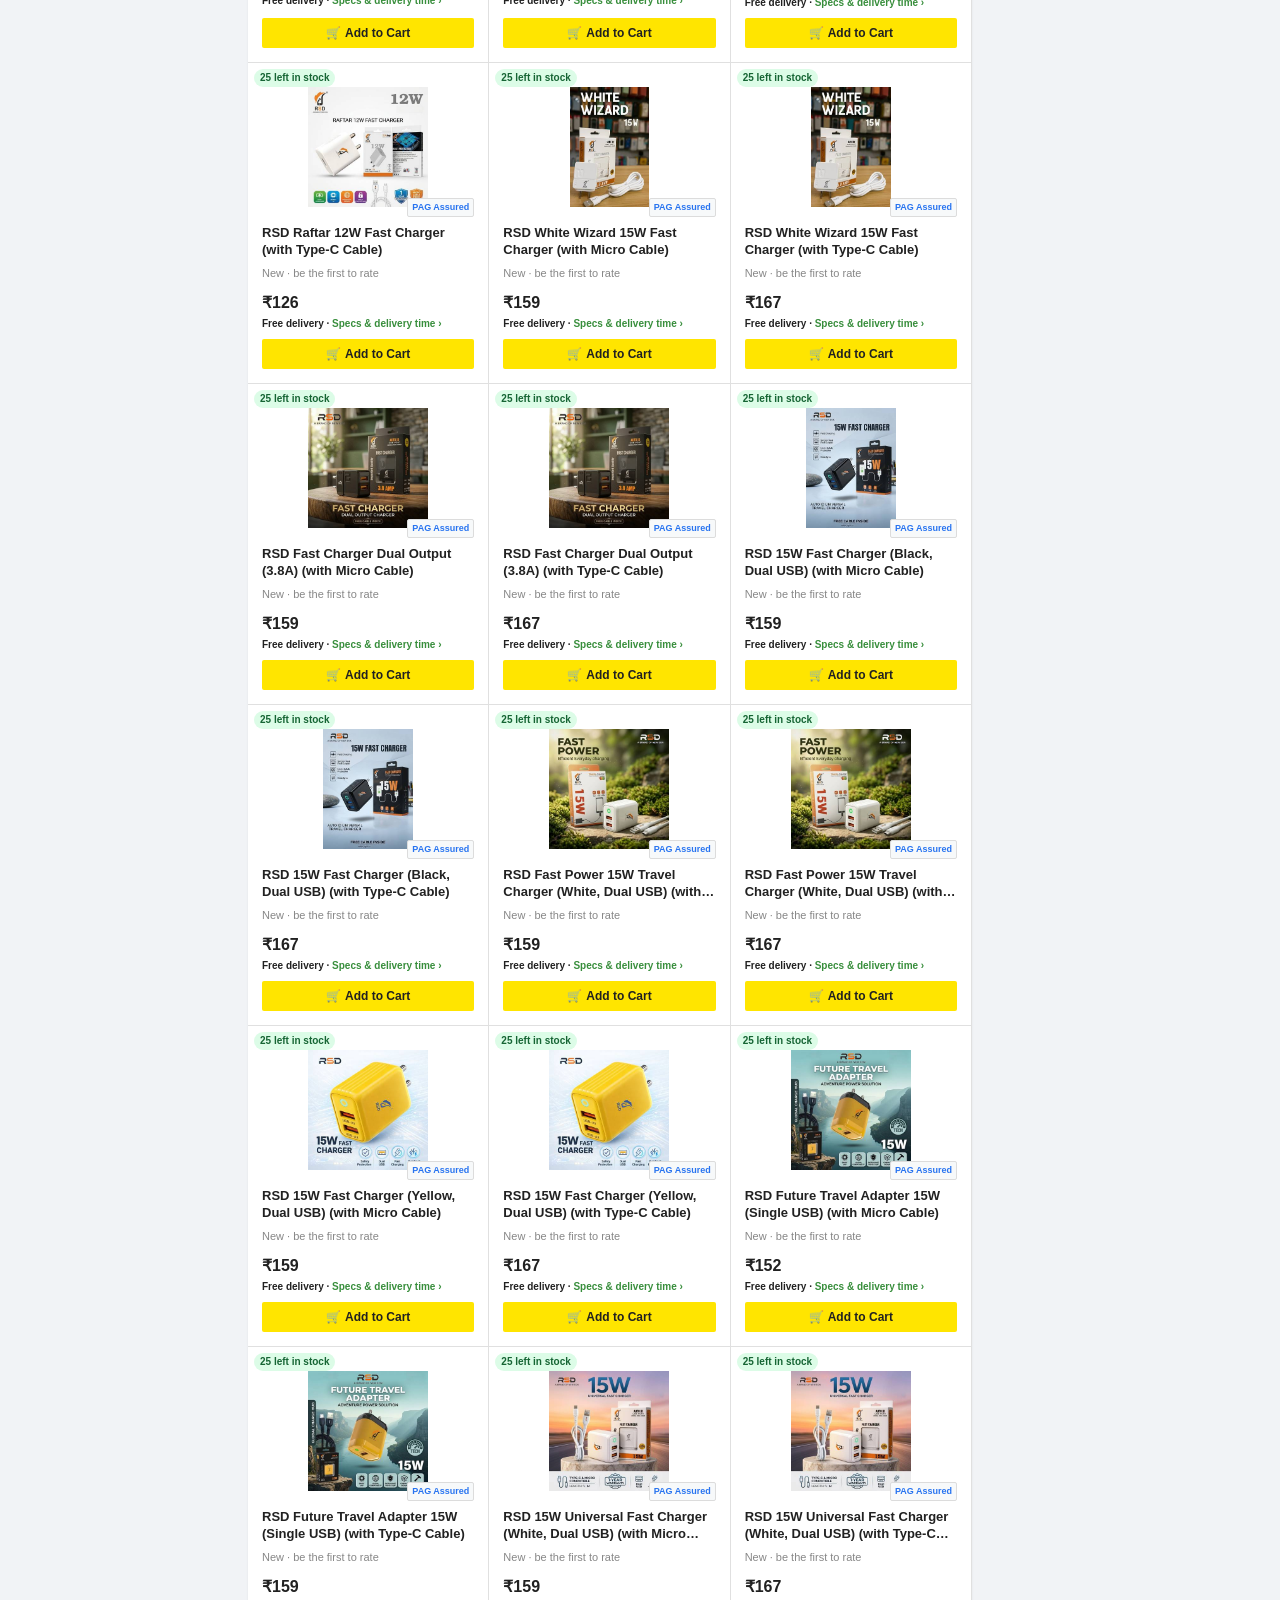
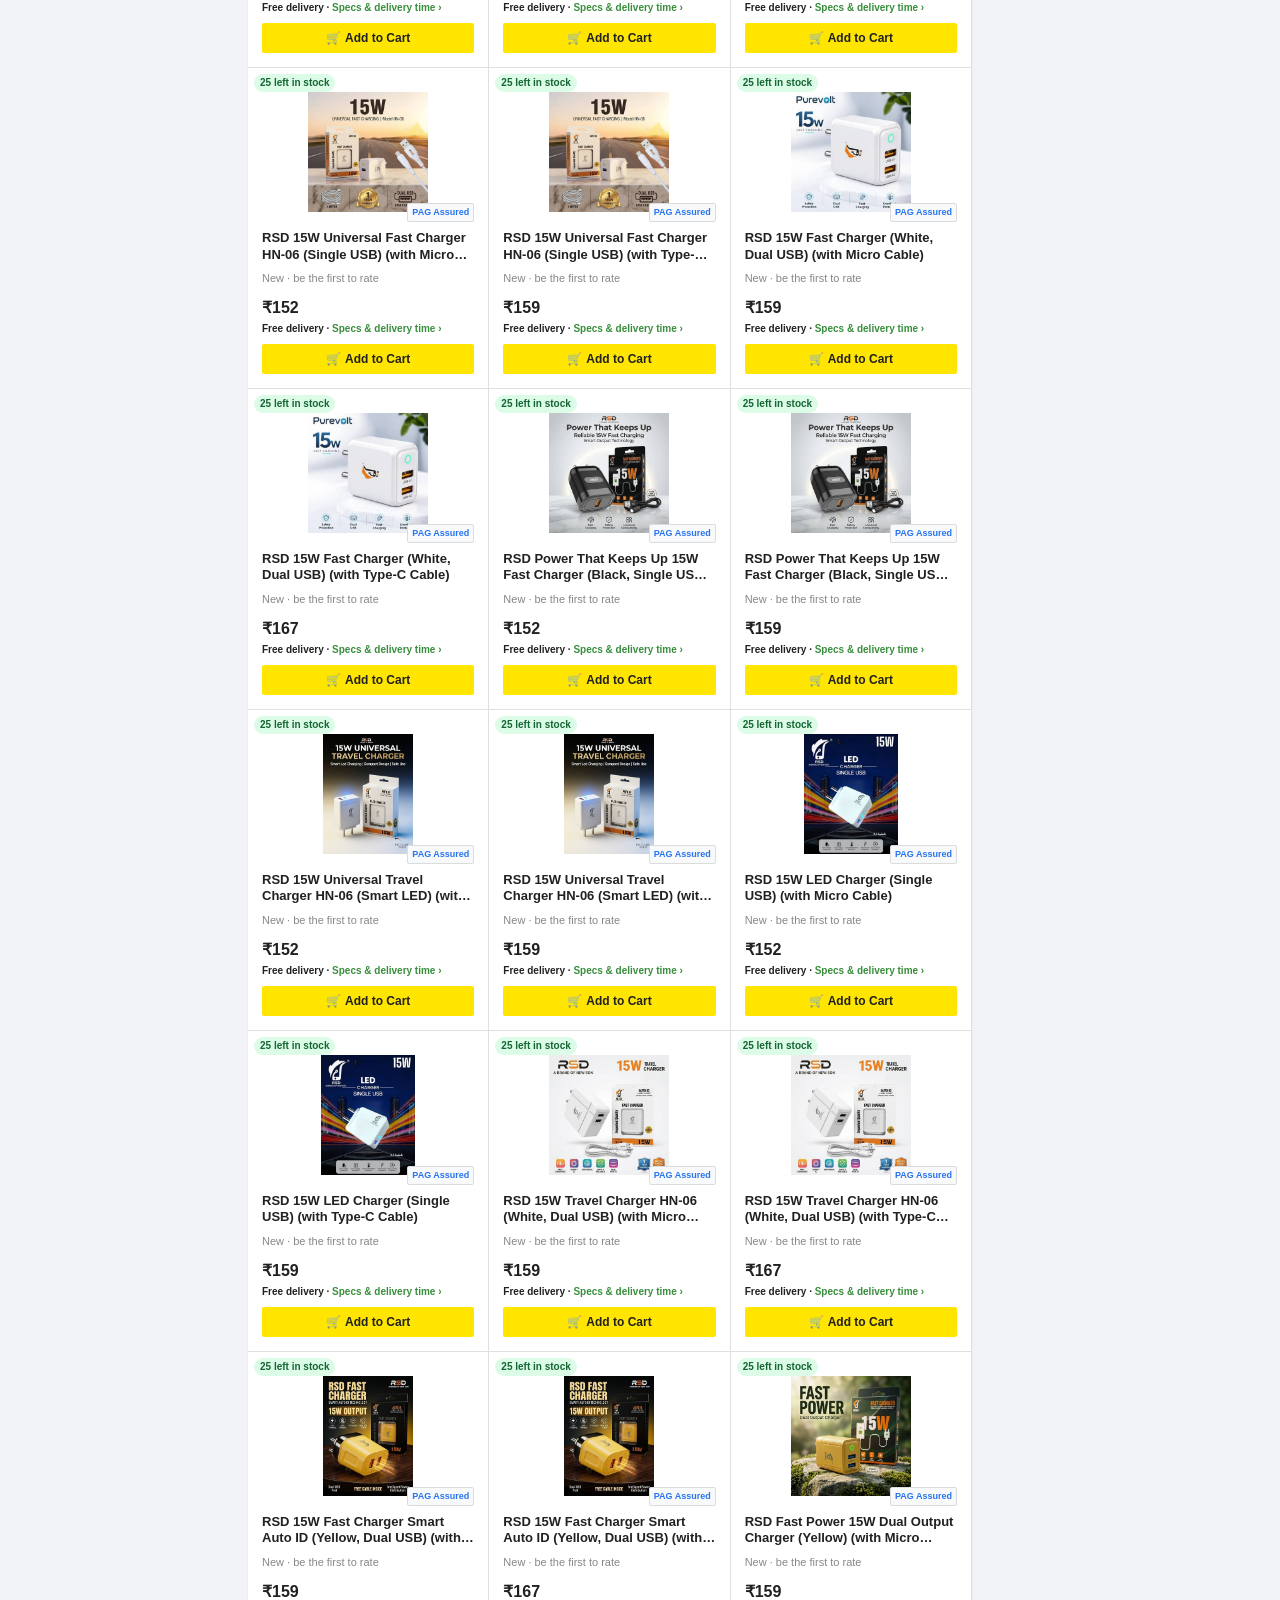
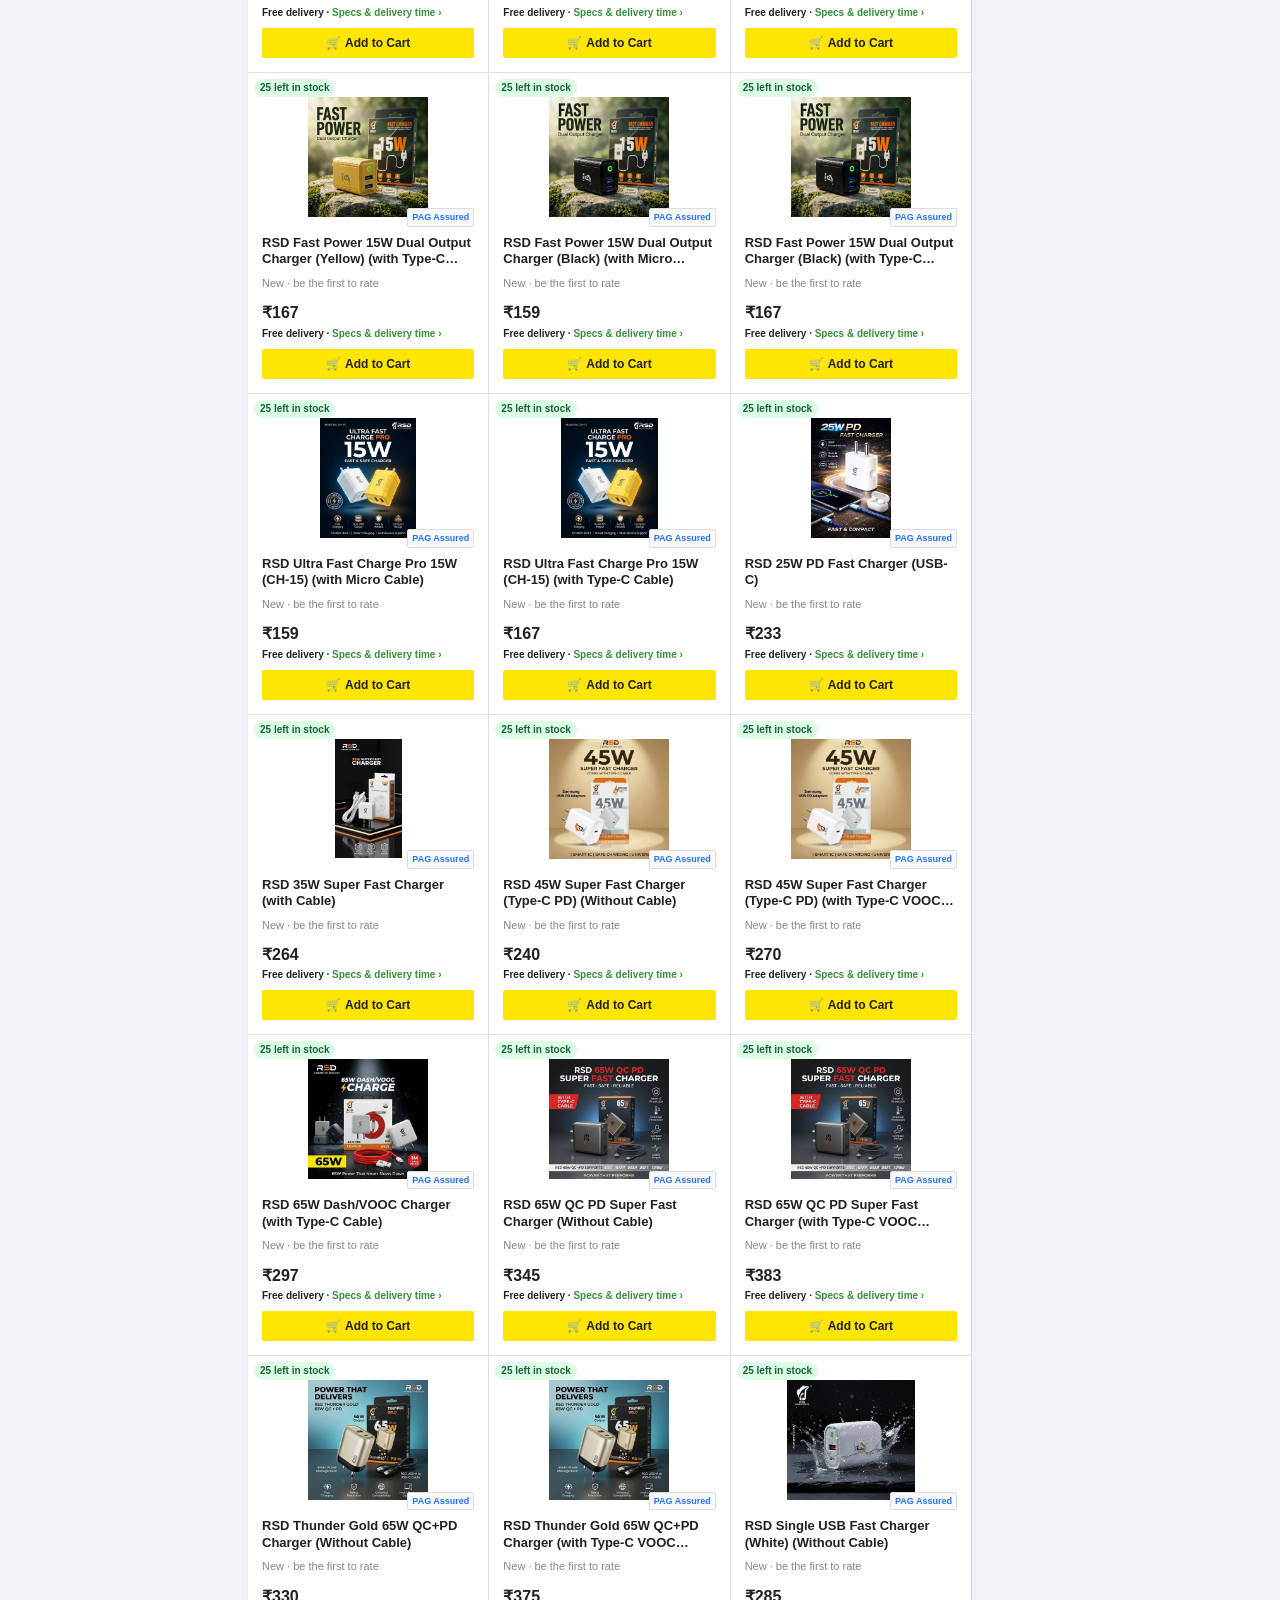
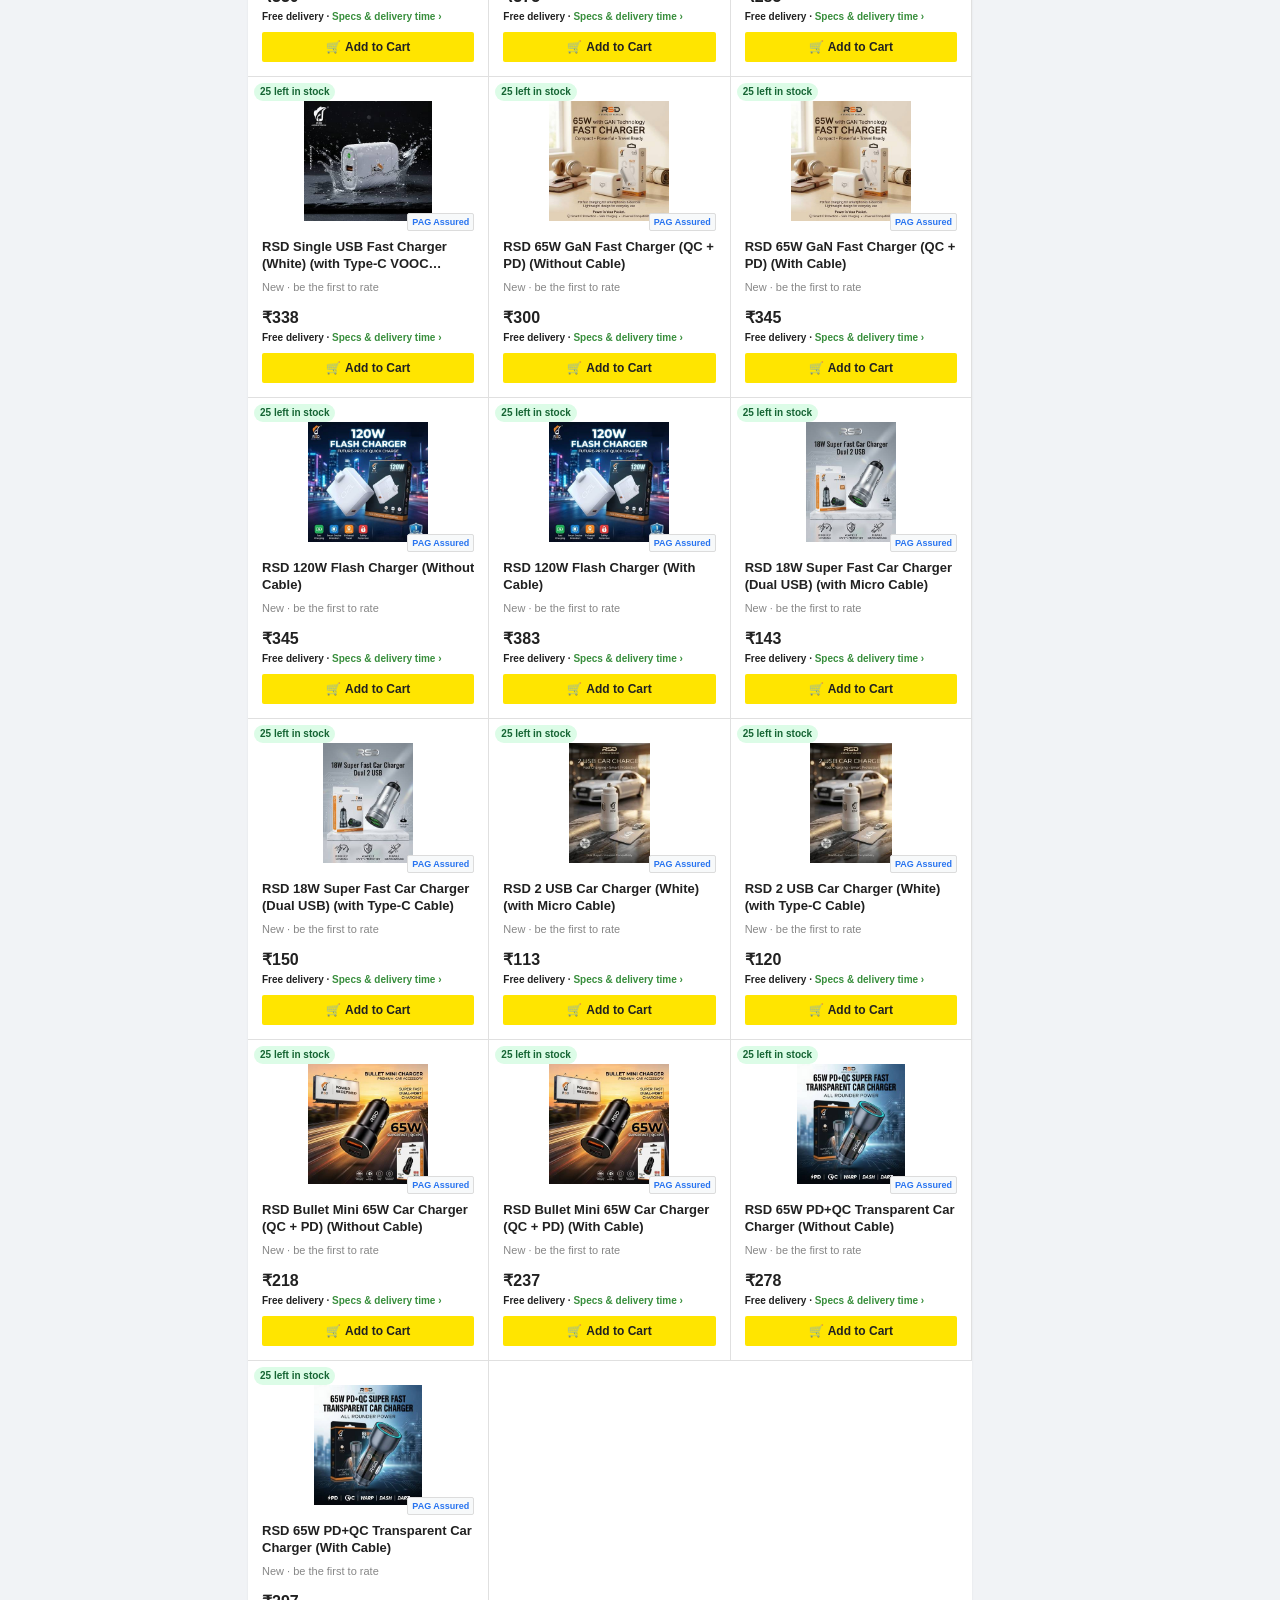
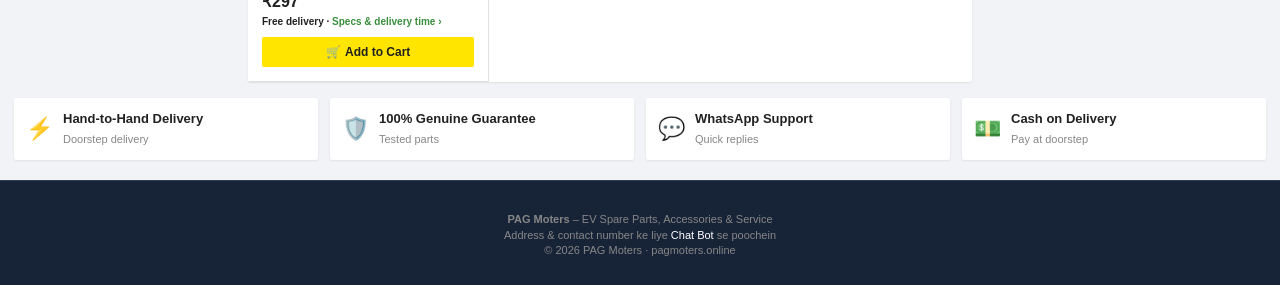
==== commit cb8dee46: "Update index.html" ====
--- a/index.html
+++ b/index.html
@@ -576,6 +576,8 @@
 .ai-send input{flex:1;border:1px solid var(--line);border-radius:3px;padding:9px;font:inherit;font-size:12px;min-width:0}
 .ai-prev-table input,.ai-prev-table textarea{width:100%;border:1px solid var(--line);border-radius:3px;padding:5px;font:inherit;font-size:11px;min-width:70px}
 .ai-prev-table td{vertical-align:top}
+/* active admin tab must always be readable */
+.admin-tab-btn.active{color:#fff !important;background:var(--fk-blue) !important;border-color:var(--fk-blue) !important}
 </style>
 </head>
 <body>
@@ -1132,6 +1134,7 @@
         <div class="ai-row"><label>Model</label><select id="aiModelSelect"></select></div>
         <button type="button" class="master-btn green" onclick="aiSaveSettings()">💾 Save</button>
         <button type="button" class="master-btn" onclick="aiTestKey()">🧪 Test Key</button>
+        <button type="button" class="master-btn" onclick="aiRefreshModels()">🔄 Models laayein</button>
         <button type="button" class="master-btn red" onclick="aiClearKey()">🗑️ Remove Key</button>
         <div class="ai-note">Key sirf is device ke browser me save hoti hai (cloud sync me nahi jaati). "AQ." wali key Vertex AI ke liye hoti hai, "AIza" wali Gemini API ke liye. App dono endpoints khud try karta hai aur asli error dikhata hai.</div>
         <div id="aiTestResult" class="ai-result"></div>
@@ -6118,13 +6121,14 @@
 // ==========================================
 // 🤖 NEW: AI ASSISTANT (Google Gemini) — key stays only in this browser
 // ==========================================
-const AI_MODELS = ['gemini-2.5-flash', 'gemini-2.5-flash-lite', 'gemini-2.5-pro', 'gemini-2.0-flash'];
+const AI_MODELS = ['gemini-flash-latest', 'gemini-2.5-flash', 'gemini-2.5-flash-lite', 'gemini-2.5-pro'];
+let _aiModelList = [];
 let _aiEp = '';
 let _aiBusy = false;
 let aiAddRows = [], aiAddPhoto = null, aiEditRows = [], aiChatHist = [];
 
 function aiKey() { try { return (localStorage.getItem('pag_ai_key') || '').trim(); } catch(e) { return ''; } }
-function aiModel() { try { return localStorage.getItem('pag_ai_model') || 'gemini-2.5-flash'; } catch(e) { return 'gemini-2.5-flash'; } }
+function aiModel() { try { return localStorage.getItem('pag_ai_model') || 'gemini-flash-latest'; } catch(e) { return 'gemini-flash-latest'; } }
 function aiNeedKey() {
   if(aiKey()) return false;
   showToast('Pehle Master Control → 🤖 AI Assistant me API key save karein.', 'error');
@@ -6135,30 +6139,67 @@
   const m = String(e.msg || '').toLowerCase();
   if(e.status === 0) return 'Internet ya CORS problem: browser se Google tak request nahi ja pa rahi. Net check karein aur site https par kholein.';
   if(m.indexOf('api key not valid') > -1 || m.indexOf('api_key_invalid') > -1 || m.indexOf('api key expired') > -1) return 'Is endpoint par ye key valid nahi maani gayi.';
-  if(m.indexOf('has not been used') > -1 || m.indexOf('is disabled') > -1 || m.indexOf('not been enabled') > -1) return 'Google Cloud me ye API enable nahi hai (Generative Language API / Vertex AI API enable karein).';
+  if(m.indexOf('has not been used') > -1 || m.indexOf('is disabled') > -1 || m.indexOf('not been enabled') > -1) return 'Google Cloud project me ye API enable nahi hai. Error me diye link se enable kar sakte hain. Agar doosra raasta (Gemini API) chal raha hai to ye error ignore kar sakte hain.';
   if(m.indexOf('referer') > -1 || m.indexOf('referrer') > -1) return 'Key par website restriction lagi hai. Cloud Console → Credentials me apni site ka domain allow karein.';
   if(e.status === 403) return 'Permission nahi mili: key ke restrictions, billing ya API enablement check karein.';
-  if(e.status === 404) return 'Ye model is key/endpoint par nahi mila. Upar se doosra model chunein.';
+  if(e.status === 404) return 'Ye model ab is key ke liye available nahi hai (Google ne purane models naye users ke liye band kar diye). "🔄 Models laayein" dabayein, app naya model khud chun lega.';
   if(e.status === 429) return 'Quota/limit khatam: kuch der baad try karein ya billing check karein.';
   return '';
 }
 
 function aiErrorText(errs) {
   return errs.map(e => `• ${e.ep === 'vertex' ? 'Vertex AI' : 'Gemini API'}: ${e.status ? 'HTTP ' + e.status + ' — ' : ''}${e.msg}${aiHint(e) ? '\n   ↳ ' + aiHint(e) : ''}`).join('\n');
+}
+
+// One call, tries the endpoint that matches the key type first, then the other one.
+async function aiListModels() {
+  const key = aiKey();
+  let out = [], token = '';
+  for(let page = 0; page < 4; page++) {
+    const url = 'https://generativelanguage.googleapis.com/v1beta/models?pageSize=200' + (token ? '&pageToken=' + encodeURIComponent(token) : '') + '&key=' + encodeURIComponent(key);
+    const r = await fetch(url);
+    const d = await r.json().catch(() => null);
+    if(!r.ok || !d) throw new Error('Models list nahi mili: ' + ((d && d.error && d.error.message) || ('HTTP ' + r.status)));
+    out = out.concat(d.models || []);
+    token = d.nextPageToken || '';
+    if(!token) break;
+  }
+  return out.filter(m => (m.supportedGenerationMethods || []).indexOf('generateContent') > -1)
+    .map(m => String(m.name || '').replace(/^models\//, ''))
+    .filter(n => /^gemini/.test(n) && !/(embedding|tts|image|live|audio|native|robotics|computer-use|imagen|veo|aqa|learnlm|thinking-exp)/.test(n));
+}
+
+// prefers the always-latest flash alias, then the newest stable flash, then any flash
+function aiPickModel(names) {
+  if(names.indexOf('gemini-flash-latest') > -1) return 'gemini-flash-latest';
+  let best = '', bestScore = -1;
+  names.forEach(n => {
+    const m = n.match(/^gemini-(\d+(?:\.\d+)?)-flash(-lite)?(.*)$/);
+    let s = /flash/.test(n) ? 1 : 0;
+    if(m) {
+      s = parseFloat(m[1]) * 100 + (m[2] ? 0 : 10);
+      if(/preview|exp/.test(m[3] || '')) s -= 5;
+    }
+    if(s > bestScore) { bestScore = s; best = n; }
+  });
+  return best || names[0] || '';
 }
 
 // One call, tries the endpoint that matches the key type first, then the other one.
 async function aiCall(opts) {
   const key = aiKey();
   if(!key) throw new Error('API key save nahi hai.');
-  const model = aiModel();
+  if(!_aiEp) { try { _aiEp = localStorage.getItem('pag_ai_ep') || ''; } catch(e) {} }
+  let model = aiModel();
   const body = { contents: opts.contents, generationConfig: { temperature: opts.temperature == null ? 0.3 : opts.temperature } };
   if(opts.system) body.systemInstruction = { parts: [{ text: opts.system }] };
   if(opts.json) body.generationConfig.responseMimeType = 'application/json';
   let order = key.indexOf('AQ.') === 0 ? ['vertex', 'gl'] : ['gl', 'vertex'];
   if(_aiEp && order.indexOf(_aiEp) > 0) order = [_aiEp, order.filter(x => x !== _aiEp)[0]];
   const errs = [];
-  for(const ep of order) {
+  let switched = false;
+  for(let i = 0; i < order.length; i++) {
+    const ep = order[i];
     const base = ep === 'gl' ? 'https://generativelanguage.googleapis.com/v1beta/models/' : 'https://aiplatform.googleapis.com/v1/publishers/google/models/';
     const url = base + encodeURIComponent(model) + ':generateContent?key=' + encodeURIComponent(key);
     const ctrl = new AbortController();
@@ -6172,11 +6213,29 @@
       if(r.ok && data) {
         const parts = (data.candidates && data.candidates[0] && data.candidates[0].content && data.candidates[0].content.parts) || [];
         const out = parts.map(p => p.text || '').join('');
-        if(out) { _aiEp = ep; return out; }
+        if(out) {
+          _aiEp = ep;
+          try { localStorage.setItem('pag_ai_ep', ep); } catch(e) {}
+          return out;
+        }
         errs.push({ ep, status: r.status, msg: 'Khali jawab aaya' + (data.promptFeedback && data.promptFeedback.blockReason ? ' (blocked: ' + data.promptFeedback.blockReason + ')' : '') });
         continue;
       }
       const msg = (data && data.error && (data.error.message || data.error.status)) || ('HTTP ' + r.status);
+      // model retired / unknown on the Gemini API -> look up a model this key can really use and retry once
+      if(r.status === 404 && ep === 'gl' && !switched) {
+        switched = true;
+        try {
+          const pick = aiPickModel(await aiListModels());
+          if(pick && pick !== model) {
+            model = pick;
+            try { localStorage.setItem('pag_ai_model', pick); } catch(e) {}
+            if(typeof renderAIPanel === 'function') renderAIPanel();
+            i--;
+            continue;
+          }
+        } catch(e2) { errs.push({ ep: 'gl', status: 0, msg: e2.message }); }
+      }
       errs.push({ ep, status: r.status, msg });
       if(r.status === 429) break;
     } catch(e) {
@@ -6189,6 +6248,27 @@
   throw err;
 }
 
+async function aiRefreshModels() {
+  const box = document.getElementById('aiTestResult');
+  const k = document.getElementById('aiKeyInput').value.trim();
+  if(k) { localStorage.setItem('pag_ai_key', k); localStorage.removeItem('pag_ai_ep'); _aiEp = ''; document.getElementById('aiKeyInput').value = ''; }
+  if(!aiKey()) { box.className = 'ai-result err'; box.textContent = 'Pehle API key paste karke Save karein.'; return; }
+  box.className = 'ai-result'; box.textContent = 'Models dhoondh rahe hain...';
+  try {
+    const names = await aiListModels();
+    if(!names.length) throw new Error('Is key par koi Gemini model nahi mila.');
+    _aiModelList = names;
+    const pick = aiPickModel(names);
+    localStorage.setItem('pag_ai_model', pick);
+    renderAIPanel();
+    box.className = 'ai-result ok';
+    box.textContent = `✅ ${names.length} models mile. Chuna gaya: ${pick}\nAb "🧪 Test Key" dabayein.`;
+  } catch(e) {
+    box.className = 'ai-result err';
+    box.textContent = '❌ ' + e.message;
+  }
+}
+
 function aiParseJson(text) {
   let t = String(text || '').trim().replace(/^```(?:json)?/i, '').replace(/```$/, '').trim();
   try { return JSON.parse(t); } catch(e) {}
@@ -6206,7 +6286,8 @@
   const sel = document.getElementById('aiModelSelect');
   if(!sel) return;
   const cur = aiModel();
-  const list = AI_MODELS.indexOf(cur) > -1 ? AI_MODELS : [cur].concat(AI_MODELS);
+  const baseList = _aiModelList.length ? _aiModelList : AI_MODELS;
+  const list = baseList.indexOf(cur) > -1 ? baseList : [cur].concat(baseList);
   sel.innerHTML = list.map(m => `<option value="${esc(m)}" ${m === cur ? 'selected' : ''}>${esc(m)}</option>`).join('');
   const k = aiKey();
   const badge = document.getElementById('aiKeyBadge');
@@ -6216,7 +6297,7 @@
 }
 function aiSaveSettings() {
   const k = document.getElementById('aiKeyInput').value.trim();
-  if(k) localStorage.setItem('pag_ai_key', k);
+  if(k) { localStorage.setItem('pag_ai_key', k); localStorage.removeItem('pag_ai_ep'); _aiEp = ''; }
   localStorage.setItem('pag_ai_model', document.getElementById('aiModelSelect').value);
   document.getElementById('aiKeyInput').value = '';
   renderAIPanel();
@@ -6230,7 +6311,7 @@
 }
 async function aiTestKey() {
   const k = document.getElementById('aiKeyInput').value.trim();
-  if(k) localStorage.setItem('pag_ai_key', k);
+  if(k) { localStorage.setItem('pag_ai_key', k); localStorage.removeItem('pag_ai_ep'); _aiEp = ''; }
   localStorage.setItem('pag_ai_model', document.getElementById('aiModelSelect').value);
   document.getElementById('aiKeyInput').value = '';
   renderAIPanel();
@@ -6238,9 +6319,11 @@
   if(!aiKey()) { box.className = 'ai-result err'; box.textContent = 'Pehle API key paste karein.'; return; }
   box.className = 'ai-result'; box.textContent = 'Test ho raha hai...';
   try {
+    const modelBefore = aiModel();
     const out = await aiCall({ contents: [{ role: 'user', parts: [{ text: 'Reply with exactly: OK' }] }], temperature: 0 });
+    renderAIPanel();
     box.className = 'ai-result ok';
-    box.textContent = `✅ Key kaam kar rahi hai! (${_aiEp === 'vertex' ? 'Vertex AI' : 'Gemini API'} · ${aiModel()})\nAI ka jawab: ${out.trim().slice(0, 60)}`;
+    box.textContent = `✅ Key kaam kar rahi hai! (${_aiEp === 'vertex' ? 'Vertex AI' : 'Gemini API'} · ${aiModel()})\nAI ka jawab: ${out.trim().slice(0, 60)}${aiModel() !== modelBefore ? '\nℹ️ Purana model (' + modelBefore + ') band tha, app ne ' + aiModel() + ' chun liya.' : ''}`;
   } catch(e) {
     box.className = 'ai-result err';
     box.textContent = '❌ Test fail hua:\n' + e.message;
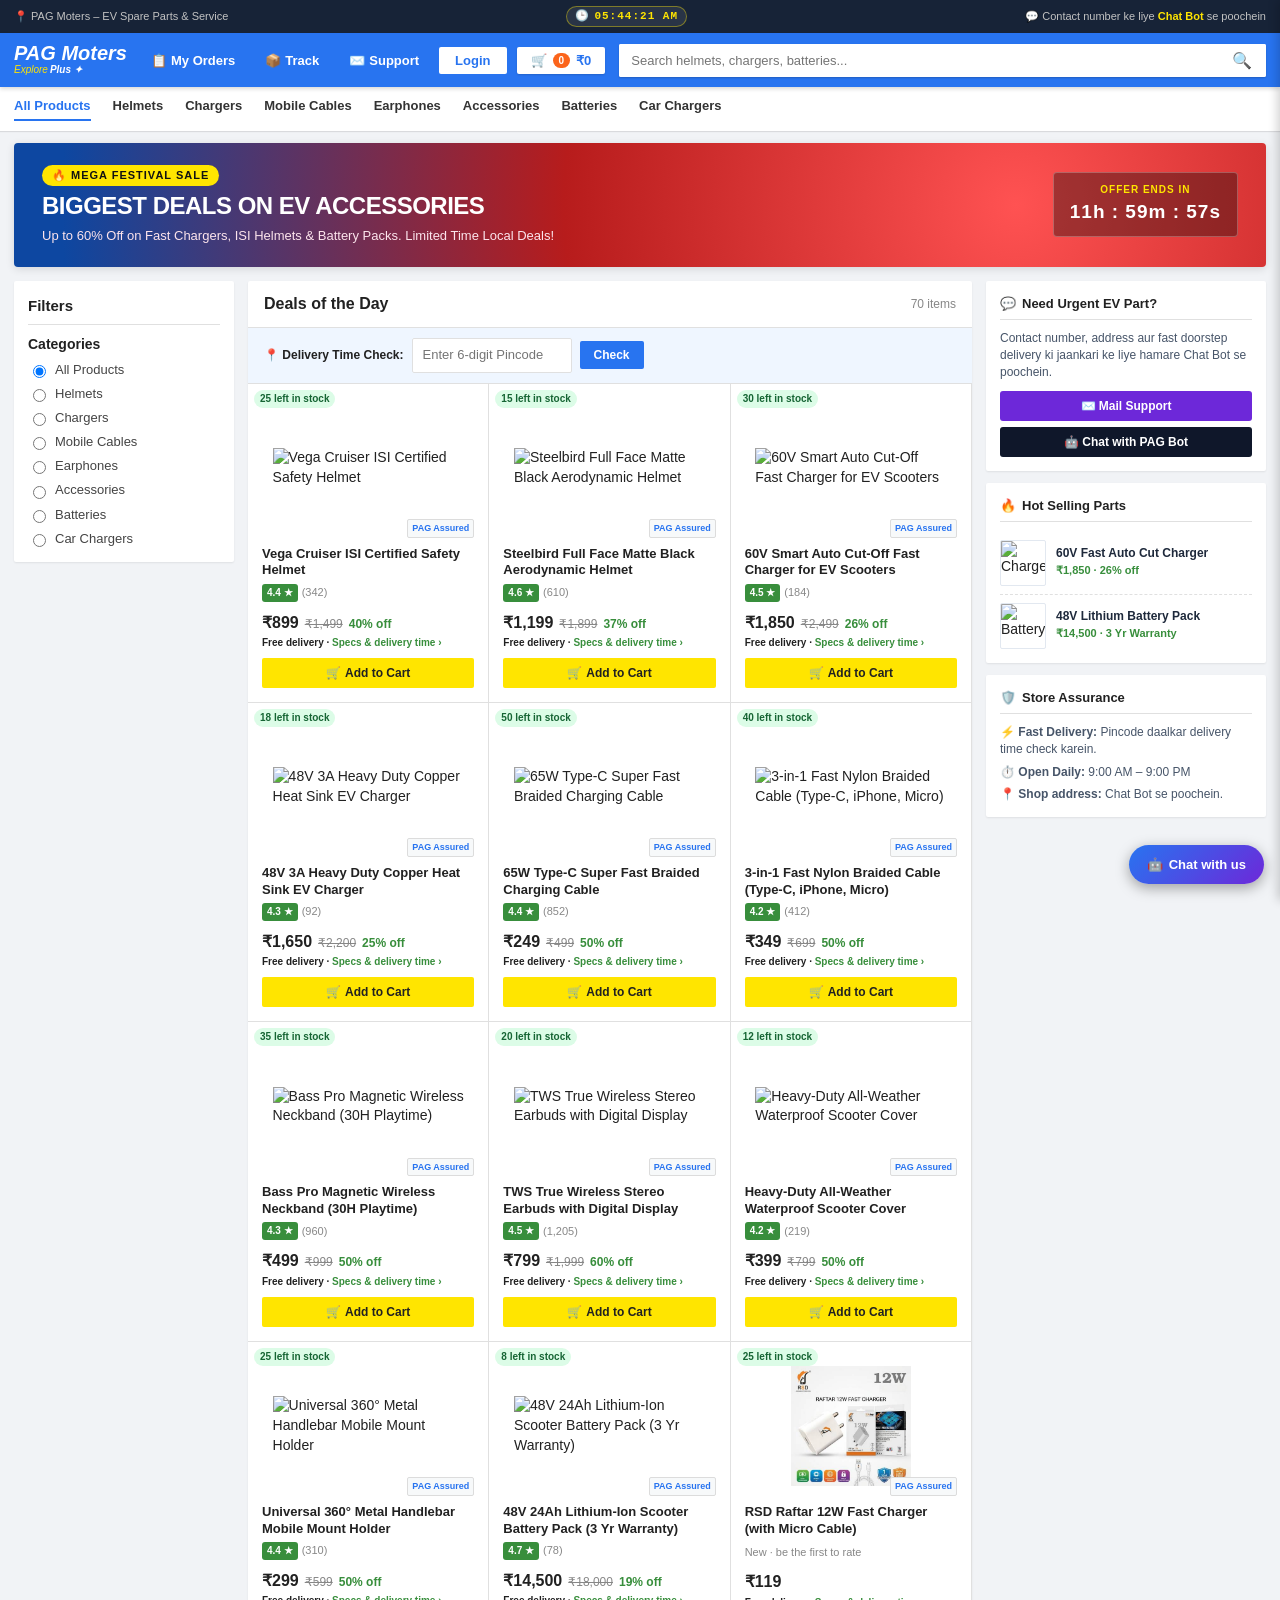
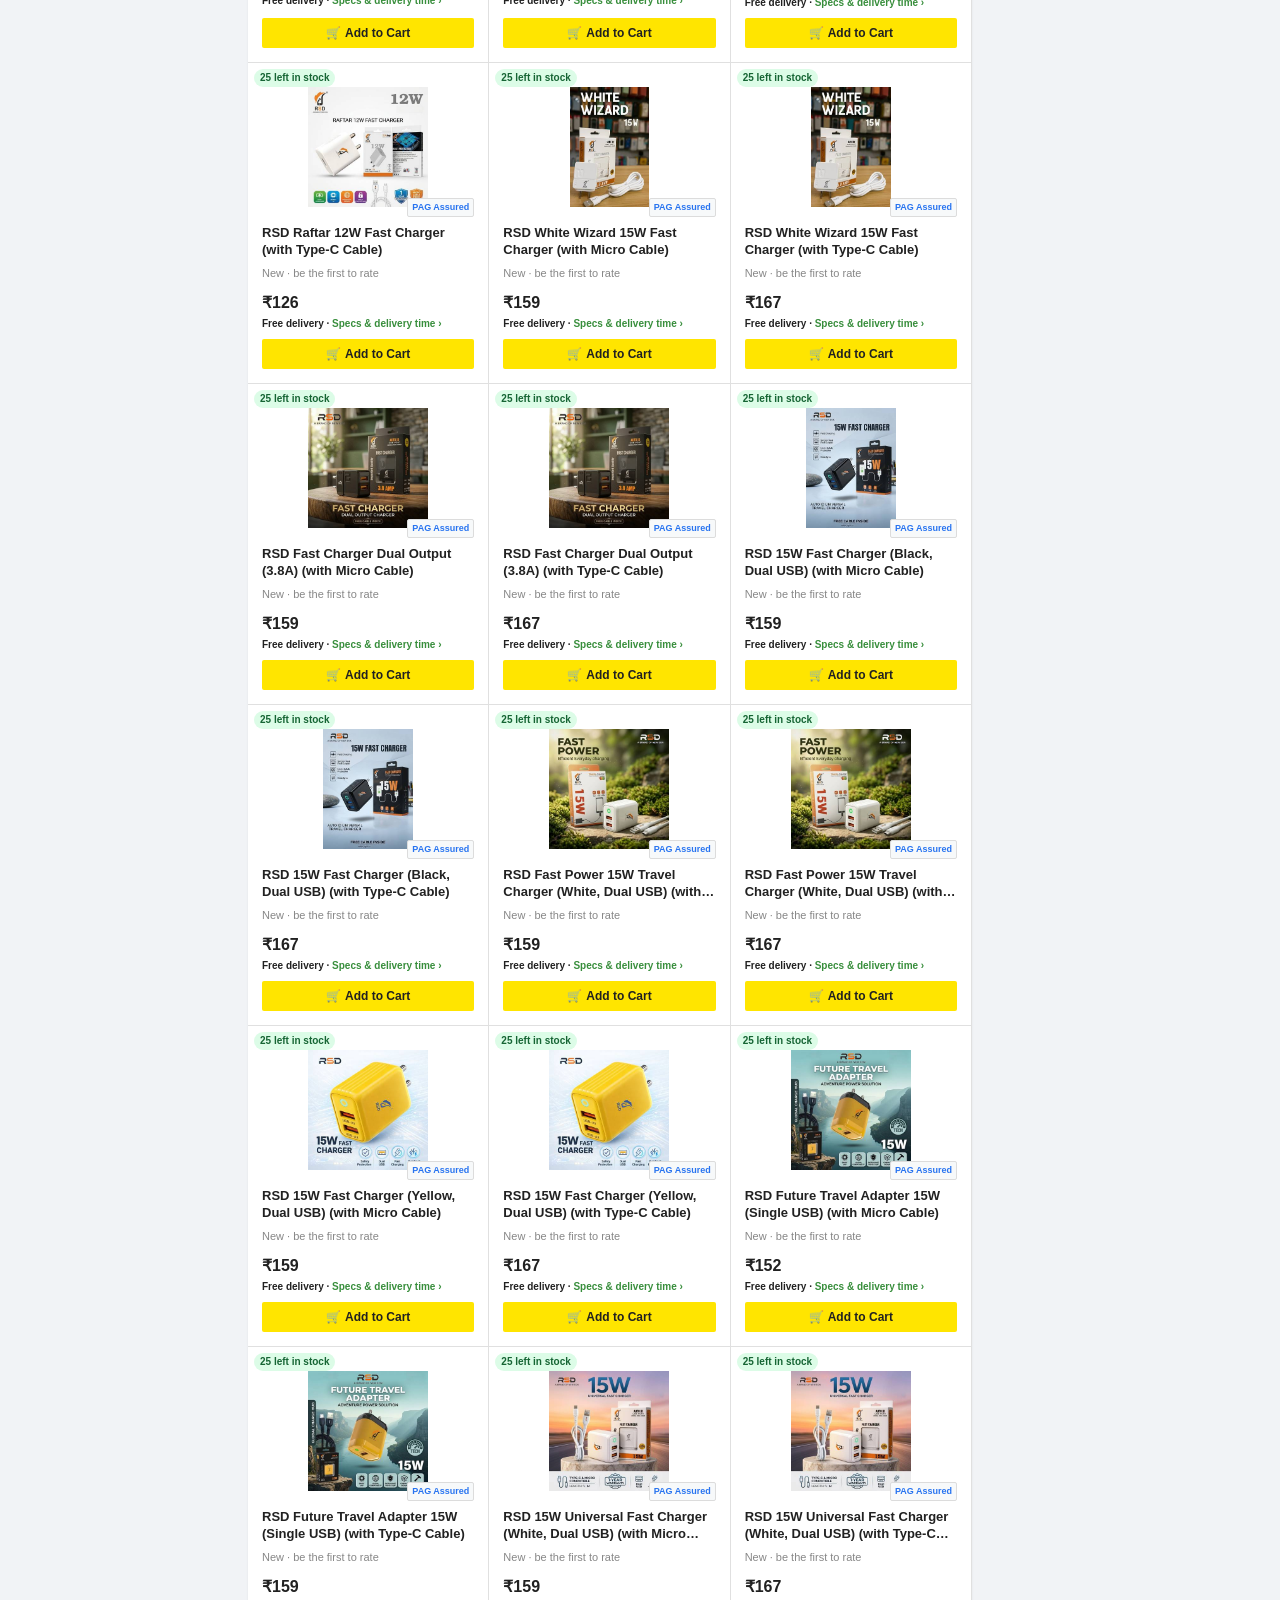
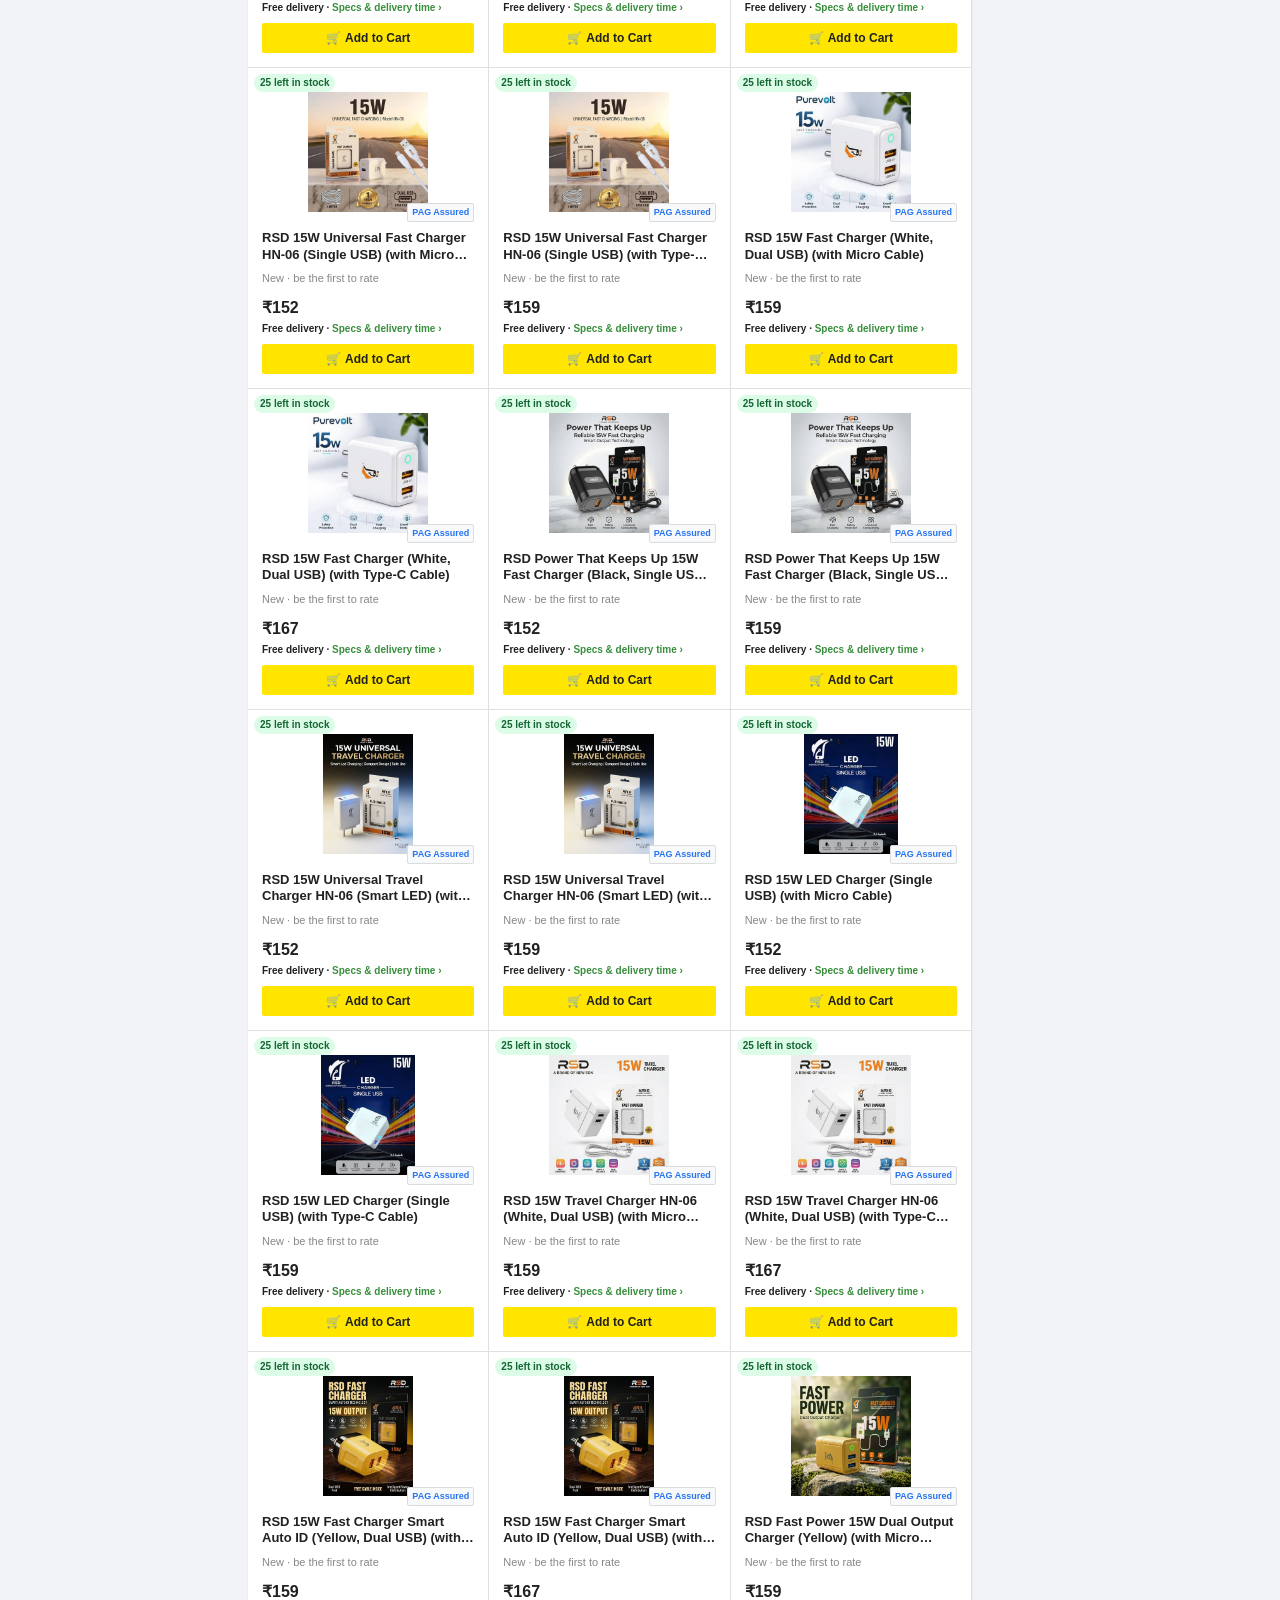
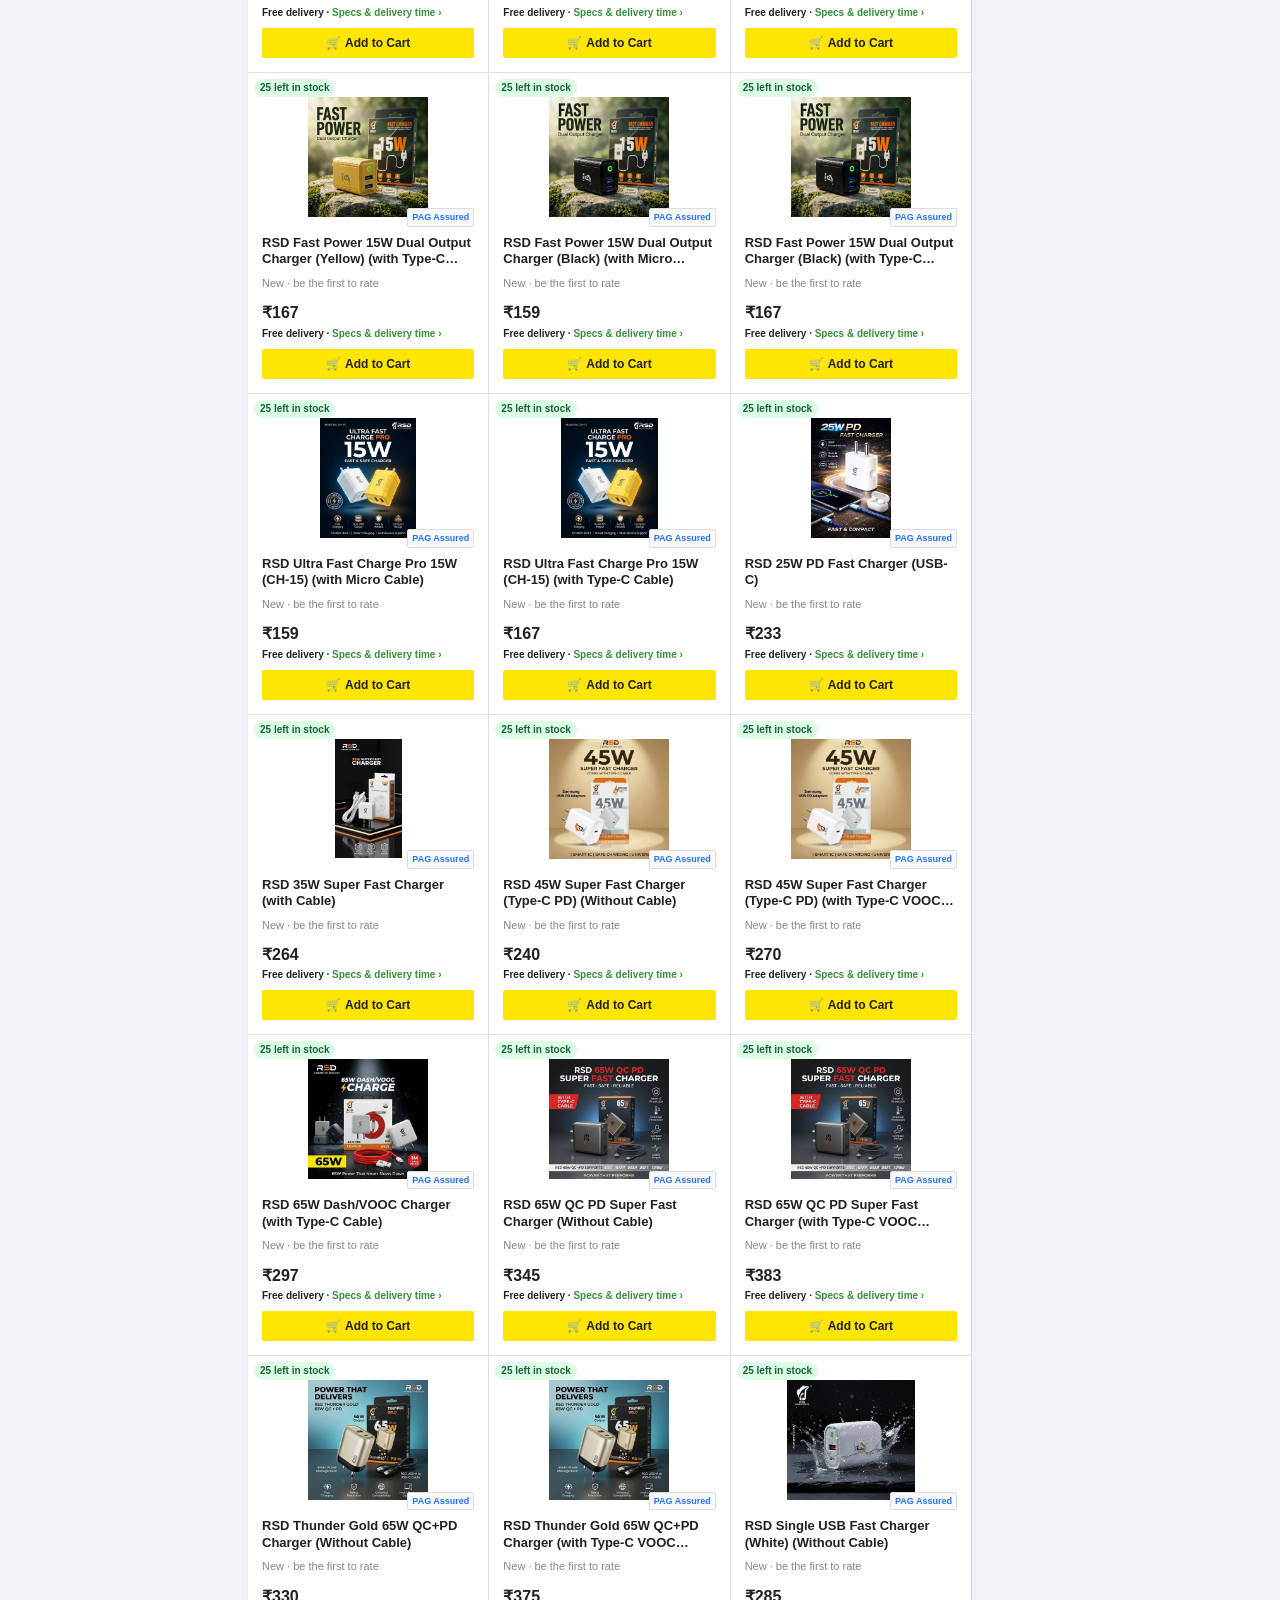
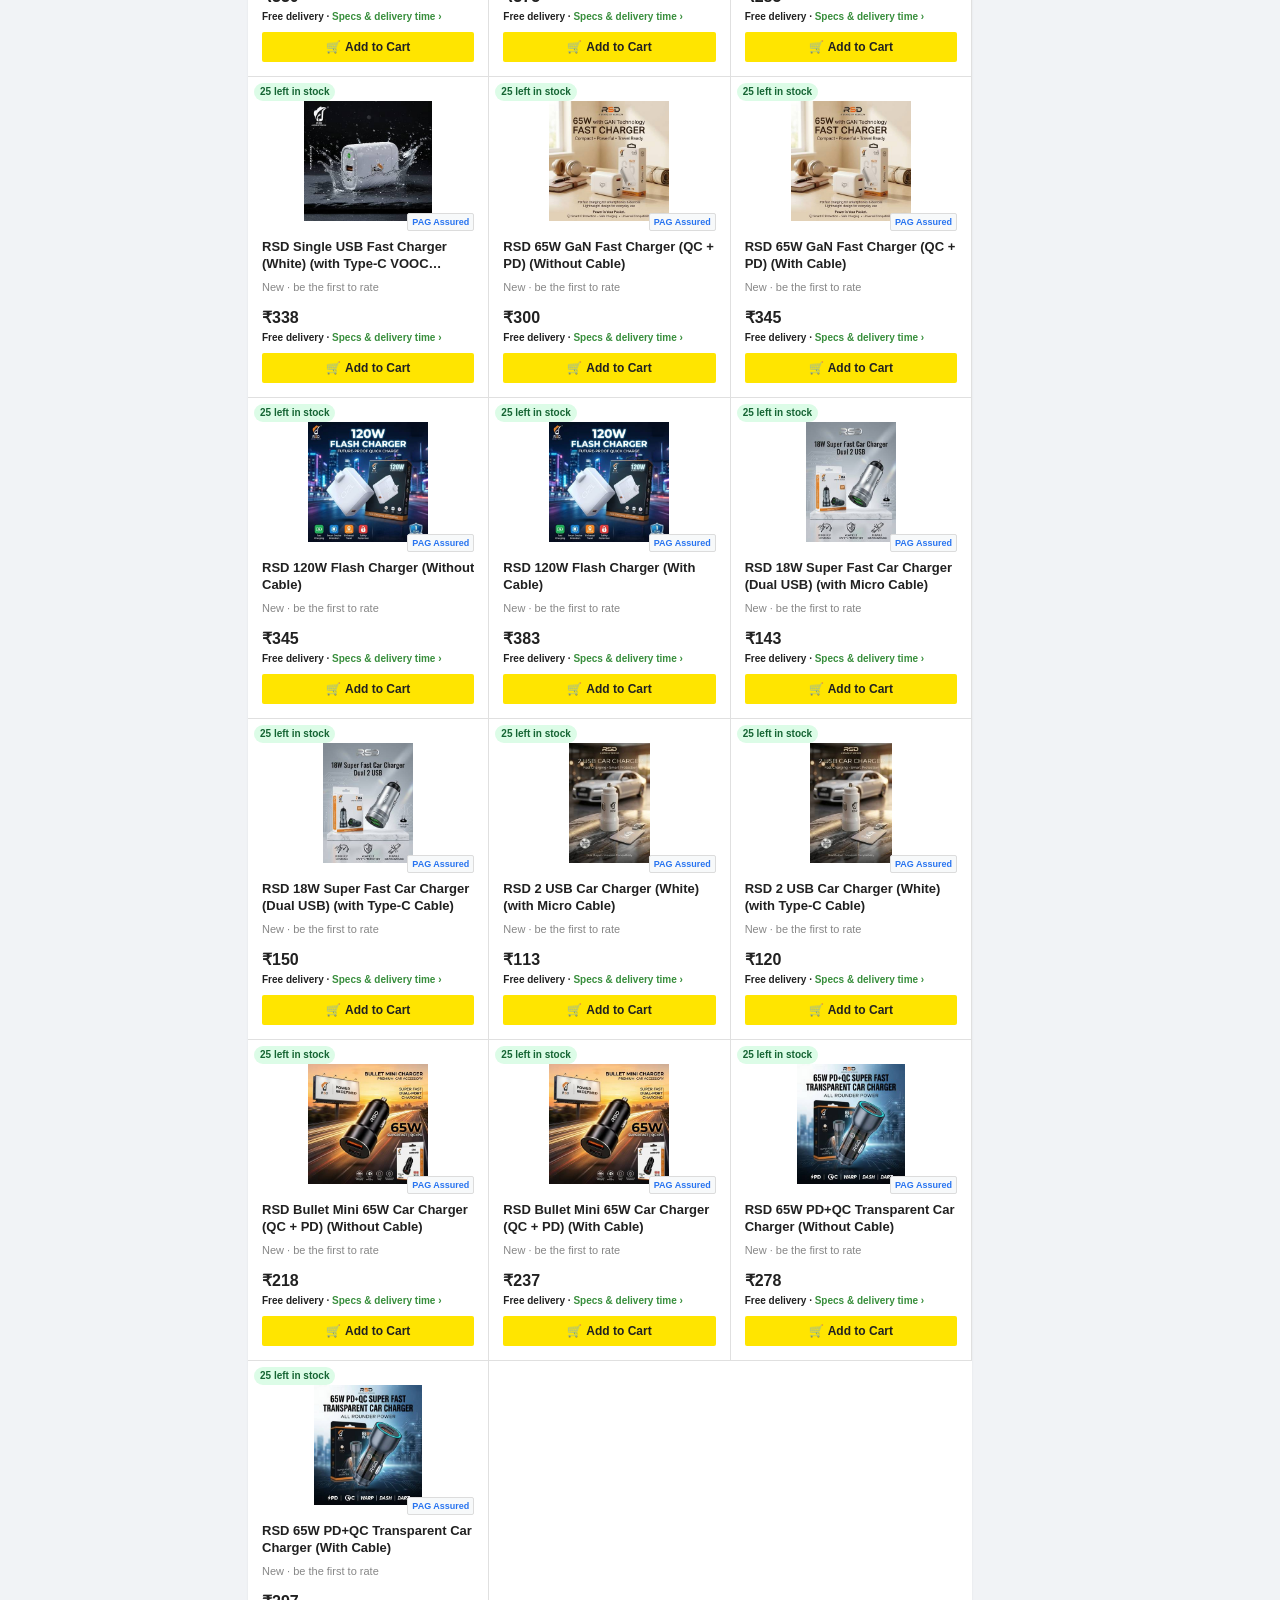
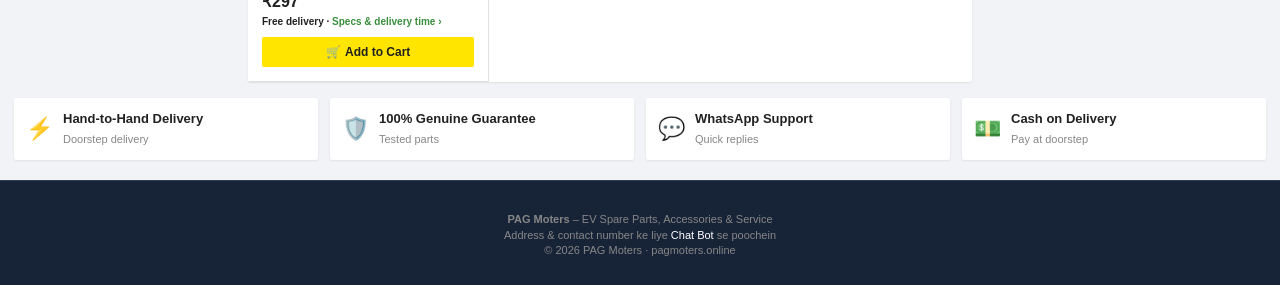
==== commit 4f6200e9: "Update index.html" ====
--- a/index.html
+++ b/index.html
@@ -6125,6 +6125,8 @@
 let _aiModelList = [];
 let _aiEp = '';
 let _aiBusy = false;
+let _aiProgress = null;
+let AI_RETRY_BASE_MS = 2500;
 let aiAddRows = [], aiAddPhoto = null, aiEditRows = [], aiChatHist = [];
 
 function aiKey() { try { return (localStorage.getItem('pag_ai_key') || '').trim(); } catch(e) { return ''; } }
@@ -6144,6 +6146,7 @@
   if(e.status === 403) return 'Permission nahi mili: key ke restrictions, billing ya API enablement check karein.';
   if(e.status === 404) return 'Ye model ab is key ke liye available nahi hai (Google ne purane models naye users ke liye band kar diye). "🔄 Models laayein" dabayein, app naya model khud chun lega.';
   if(e.status === 429) return 'Quota/limit khatam: kuch der baad try karein ya billing check karein.';
+  if(e.status === 500 || e.status === 502 || e.status === 503 || e.status === 504) return 'Google ke server par abhi load zyada hai (temporary). App ne khud dobara aur doosre models se bhi try kiya. 1-2 minute baad phir try karein.';
   return '';
 }
 
@@ -6151,7 +6154,7 @@
   return errs.map(e => `• ${e.ep === 'vertex' ? 'Vertex AI' : 'Gemini API'}: ${e.status ? 'HTTP ' + e.status + ' — ' : ''}${e.msg}${aiHint(e) ? '\n   ↳ ' + aiHint(e) : ''}`).join('\n');
 }
 
-// One call, tries the endpoint that matches the key type first, then the other one.
+// models this key can really use (Gemini API); used when a model is retired or busy
 async function aiListModels() {
   const key = aiKey();
   let out = [], token = '';
@@ -6176,71 +6179,118 @@
   names.forEach(n => {
     const m = n.match(/^gemini-(\d+(?:\.\d+)?)-flash(-lite)?(.*)$/);
     let s = /flash/.test(n) ? 1 : 0;
-    if(m) {
-      s = parseFloat(m[1]) * 100 + (m[2] ? 0 : 10);
-      if(/preview|exp/.test(m[3] || '')) s -= 5;
-    }
+    if(m) { s = parseFloat(m[1]) * 100 + (m[2] ? 0 : 10); if(/preview|exp/.test(m[3] || '')) s -= 5; }
     if(s > bestScore) { bestScore = s; best = n; }
   });
   return best || names[0] || '';
 }
 
-// One call, tries the endpoint that matches the key type first, then the other one.
+function aiVer(n) { const m = String(n).match(/gemini-(\d+(?:\.\d+)?)/); return m ? parseFloat(m[1]) : 0; }
+// other models to try when the chosen one is busy: newest flash first, then flash-lite
+function aiFallbackModels(names, current) {
+  const flash = names.filter(n => n !== current && /flash/.test(n) && !/lite/.test(n)).sort((a, b) => aiVer(b) - aiVer(a));
+  const lite = names.filter(n => n !== current && /flash/.test(n) && /lite/.test(n)).sort((a, b) => aiVer(b) - aiVer(a));
+  return flash.concat(lite).slice(0, 3);
+}
+
+async function aiRequest(ep, model, key, body) {
+  const base = ep === 'gl' ? 'https://generativelanguage.googleapis.com/v1beta/models/' : 'https://aiplatform.googleapis.com/v1/publishers/google/models/';
+  const url = base + encodeURIComponent(model) + ':generateContent?key=' + encodeURIComponent(key);
+  const ctrl = new AbortController();
+  const timer = setTimeout(() => ctrl.abort(), 90000);
+  try {
+    const r = await fetch(url, { method: 'POST', headers: { 'Content-Type': 'application/json' }, body: JSON.stringify(body), signal: ctrl.signal });
+    clearTimeout(timer);
+    const txt = await r.text();
+    let data = null;
+    try { data = JSON.parse(txt); } catch(e) {}
+    if(r.ok && data) {
+      const parts = (data.candidates && data.candidates[0] && data.candidates[0].content && data.candidates[0].content.parts) || [];
+      const out = parts.map(p => p.text || '').join('');
+      if(out) return { out };
+      return { status: r.status, msg: 'Khali jawab aaya' + (data.promptFeedback && data.promptFeedback.blockReason ? ' (blocked: ' + data.promptFeedback.blockReason + ')' : '') };
+    }
+    return { status: r.status, msg: (data && data.error && (data.error.message || data.error.status)) || ('HTTP ' + r.status) };
+  } catch(e) {
+    clearTimeout(timer);
+    return { status: 0, msg: e.name === 'AbortError' ? 'Timeout (90s)' : 'Network/CORS: ' + e.message };
+  }
+}
+
+// Tries the endpoint that matches the key first. Handles: retired model (switches), busy servers (retries,
+// then other models) and a Vertex API that is not enabled (remembers to use the Gemini API).
 async function aiCall(opts) {
+  const progress = opts.progress || _aiProgress;
+  try { return await aiCallInner(opts, progress); } finally { _aiProgress = null; }
+}
+async function aiCallInner(opts, progress) {
   const key = aiKey();
   if(!key) throw new Error('API key save nahi hai.');
   if(!_aiEp) { try { _aiEp = localStorage.getItem('pag_ai_ep') || ''; } catch(e) {} }
-  let model = aiModel();
+  const say = m => { if(typeof progress === 'function') { try { progress(m); } catch(e) {} } };
+  const baseModel = aiModel();
   const body = { contents: opts.contents, generationConfig: { temperature: opts.temperature == null ? 0.3 : opts.temperature } };
   if(opts.system) body.systemInstruction = { parts: [{ text: opts.system }] };
   if(opts.json) body.generationConfig.responseMimeType = 'application/json';
   let order = key.indexOf('AQ.') === 0 ? ['vertex', 'gl'] : ['gl', 'vertex'];
   if(_aiEp && order.indexOf(_aiEp) > 0) order = [_aiEp, order.filter(x => x !== _aiEp)[0]];
   const errs = [];
-  let switched = false;
-  for(let i = 0; i < order.length; i++) {
-    const ep = order[i];
-    const base = ep === 'gl' ? 'https://generativelanguage.googleapis.com/v1beta/models/' : 'https://aiplatform.googleapis.com/v1/publishers/google/models/';
-    const url = base + encodeURIComponent(model) + ':generateContent?key=' + encodeURIComponent(key);
-    const ctrl = new AbortController();
-    const timer = setTimeout(() => ctrl.abort(), 90000);
-    try {
-      const r = await fetch(url, { method: 'POST', headers: { 'Content-Type': 'application/json' }, body: JSON.stringify(body), signal: ctrl.signal });
-      clearTimeout(timer);
-      const txt = await r.text();
-      let data = null;
-      try { data = JSON.parse(txt); } catch(e) {}
-      if(r.ok && data) {
-        const parts = (data.candidates && data.candidates[0] && data.candidates[0].content && data.candidates[0].content.parts) || [];
-        const out = parts.map(p => p.text || '').join('');
-        if(out) {
-          _aiEp = ep;
-          try { localStorage.setItem('pag_ai_ep', ep); } catch(e) {}
-          return out;
-        }
-        errs.push({ ep, status: r.status, msg: 'Khali jawab aaya' + (data.promptFeedback && data.promptFeedback.blockReason ? ' (blocked: ' + data.promptFeedback.blockReason + ')' : '') });
-        continue;
+  let retiredFixed = false, modelNames = null;
+  let permModel = baseModel;
+
+  for(const ep of order) {
+    let model = permModel, attempt = 0, queue = null, last = null;
+    for(let guard = 0; guard < 14; guard++) {
+      const r = await aiRequest(ep, model, key, body);
+      if(r.out) {
+        _aiEp = ep;
+        try { localStorage.setItem('pag_ai_ep', ep); } catch(e) {}
+        return r.out;
       }
-      const msg = (data && data.error && (data.error.message || data.error.status)) || ('HTTP ' + r.status);
-      // model retired / unknown on the Gemini API -> look up a model this key can really use and retry once
-      if(r.status === 404 && ep === 'gl' && !switched) {
-        switched = true;
+      last = r;
+      // 1) model retired on the Gemini API -> pick one this key can use and keep it
+      if(r.status === 404 && ep === 'gl' && !queue && !retiredFixed) {
+        retiredFixed = true;
         try {
-          const pick = aiPickModel(await aiListModels());
+          modelNames = await aiListModels();
+          const pick = aiPickModel(modelNames);
           if(pick && pick !== model) {
-            model = pick;
+            model = permModel = pick;
             try { localStorage.setItem('pag_ai_model', pick); } catch(e) {}
             if(typeof renderAIPanel === 'function') renderAIPanel();
-            i--;
             continue;
           }
         } catch(e2) { errs.push({ ep: 'gl', status: 0, msg: e2.message }); }
       }
-      errs.push({ ep, status: r.status, msg });
-      if(r.status === 429) break;
-    } catch(e) {
-      clearTimeout(timer);
-      errs.push({ ep, status: 0, msg: e.name === 'AbortError' ? 'Timeout (90s)' : 'Network/CORS: ' + e.message });
+      // 2) busy / temporary server problem -> wait and retry, then try other models
+      if([500, 502, 503, 504].indexOf(r.status) > -1 && attempt < 2) {
+        attempt++;
+        say(`Google par abhi load zyada hai, dobara try ho raha hai (${attempt}/2)...`);
+        await new Promise(res => setTimeout(res, AI_RETRY_BASE_MS * attempt));
+        continue;
+      }
+      if([429, 500, 502, 503, 504].indexOf(r.status) > -1 || (queue && r.status === 404)) {
+        if(ep === 'gl') {
+          if(!queue) {
+            try { modelNames = modelNames || await aiListModels(); queue = aiFallbackModels(modelNames, model); } catch(e3) { queue = []; }
+          }
+          const next = queue.shift();
+          if(next) {
+            say(`${model} busy hai, ${next} try ho raha hai...`);
+            model = next; attempt = 0;
+            continue;
+          }
+        }
+      }
+      break;
+    }
+    if(last) {
+      errs.push({ ep, status: last.status, msg: last.msg });
+      // Vertex API switched off in the Google project: use the Gemini API first from now on
+      if(ep === 'vertex' && last.status === 403 && /has not been used|is disabled|not been enabled/i.test(last.msg || '')) {
+        try { localStorage.setItem('pag_ai_ep', 'gl'); } catch(e) {}
+        _aiEp = 'gl';
+      }
     }
   }
   const err = new Error(aiErrorText(errs));
@@ -6318,6 +6368,7 @@
   const box = document.getElementById('aiTestResult');
   if(!aiKey()) { box.className = 'ai-result err'; box.textContent = 'Pehle API key paste karein.'; return; }
   box.className = 'ai-result'; box.textContent = 'Test ho raha hai...';
+  _aiProgress = m => { box.textContent = '⏳ ' + m; };
   try {
     const modelBefore = aiModel();
     const out = await aiCall({ contents: [{ role: 'user', parts: [{ text: 'Reply with exactly: OK' }] }], temperature: 0 });
@@ -6378,6 +6429,7 @@
   if(!text && !file) { showToast('Product ka text likhein ya photo/PDF chunein.', 'error'); return; }
   _aiBusy = true;
   aiSetStatus('aiAddStatus', '⏳ AI kaam kar raha hai...', '');
+  _aiProgress = m => aiSetStatus('aiAddStatus', '⏳ ' + m, '');
   document.getElementById('aiAddPreview').innerHTML = '';
   try {
     const parts = [];
@@ -6508,6 +6560,7 @@
   aiTab('chat');
   aiChatPush('out', text);
   const wait = aiChatPush('in', '⏳ soch raha hoon...');
+  _aiProgress = m => { wait.innerHTML = aiFmt('⏳ ' + m); };
   _aiBusy = true;
   try {
     const system = `You are the business assistant of "PAG Moters", an Indian shop selling EV scooter parts, chargers, helmets, batteries and mobile accessories. You talk to the shop owner. Reply in the same language the owner writes in (Hinglish by default), short and practical, use ₹ and real numbers. Use ONLY the DATA below; if something is not in the data, say so instead of guessing. Never reveal or ask for passwords.\nDATA:\n${JSON.stringify(aiSnapshot())}`;
@@ -6533,6 +6586,7 @@
   if(!text) { showToast('Pehle likhein ki kya badalna hai.', 'error'); return; }
   _aiBusy = true;
   aiSetStatus('aiEditStatus', '⏳ AI kaam kar raha hai...', '');
+  _aiProgress = m => aiSetStatus('aiEditStatus', '⏳ ' + m, '');
   document.getElementById('aiEditPreview').innerHTML = '';
   try {
     const data = catalog.slice(0, 250).map(p => ({ id: p.id, name: p.name, cat: p.cat, price: p.price, orig: p.orig, stock: p.stock }));
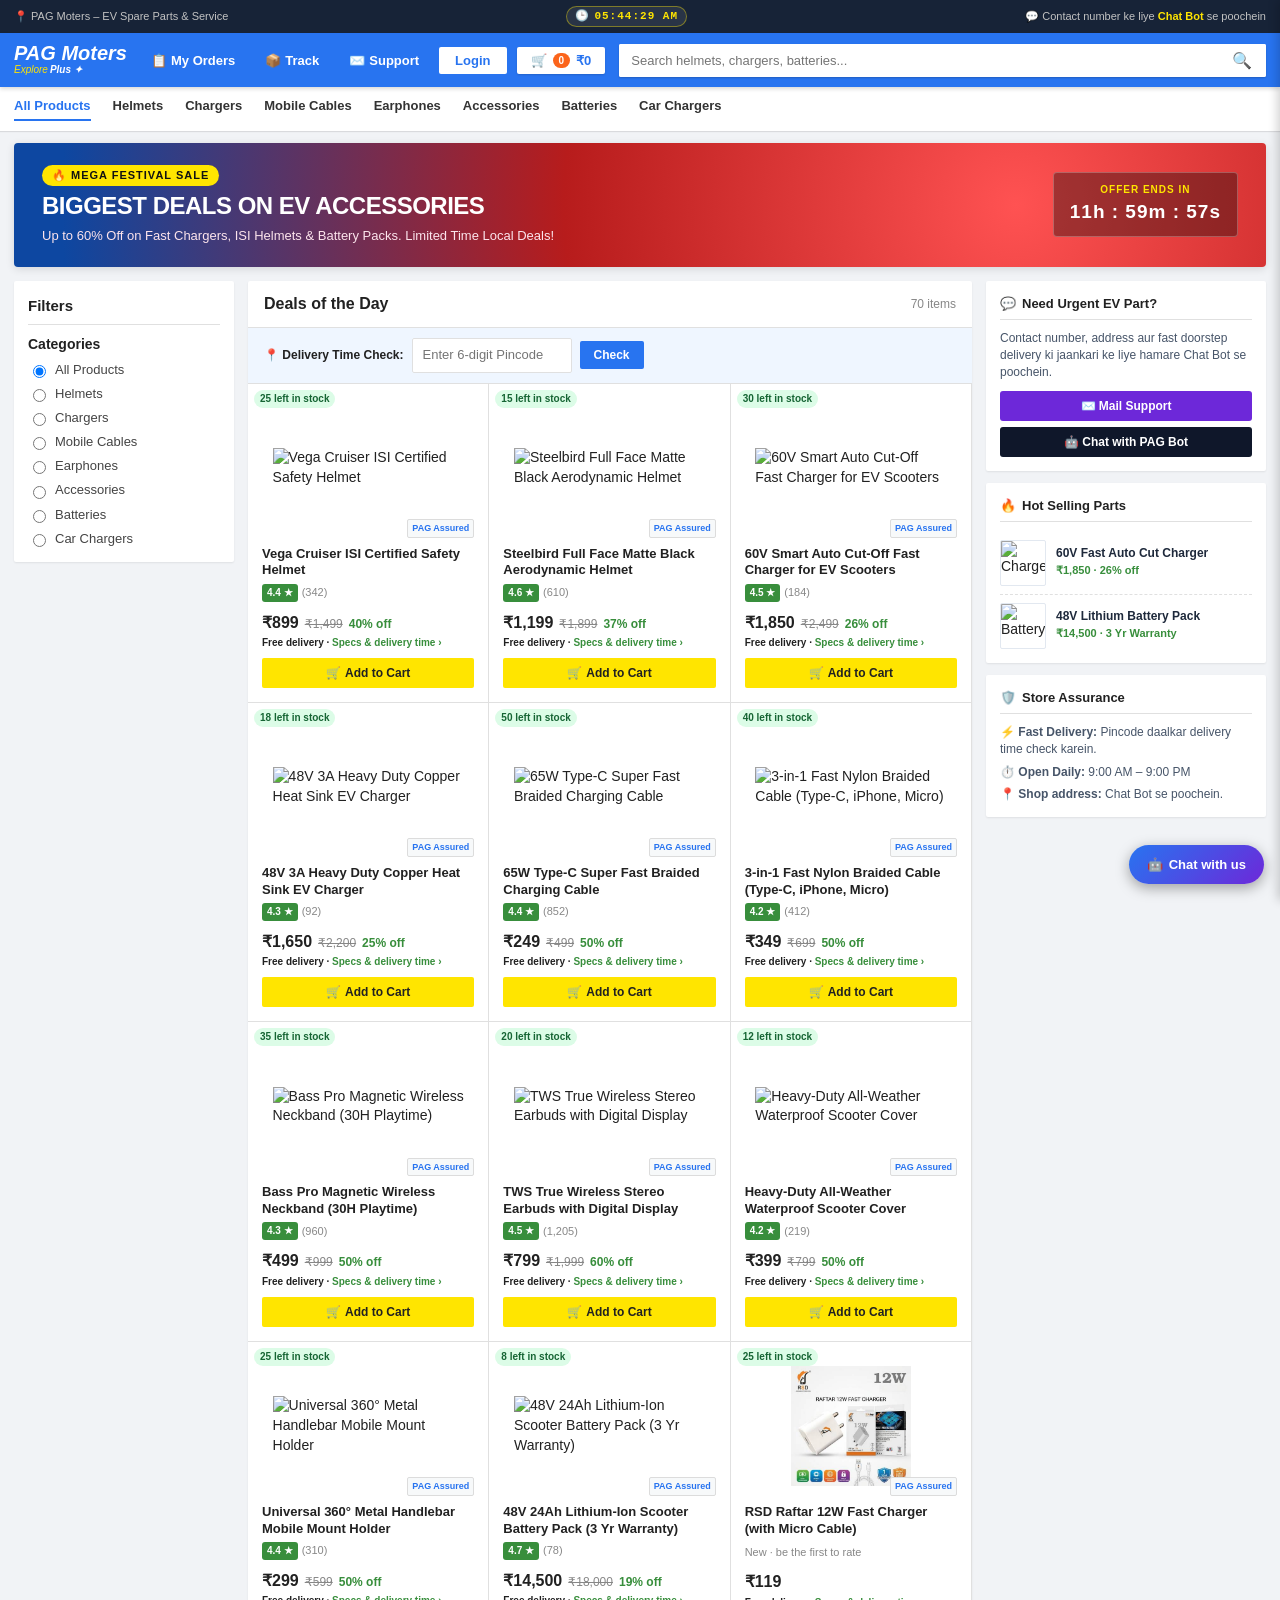
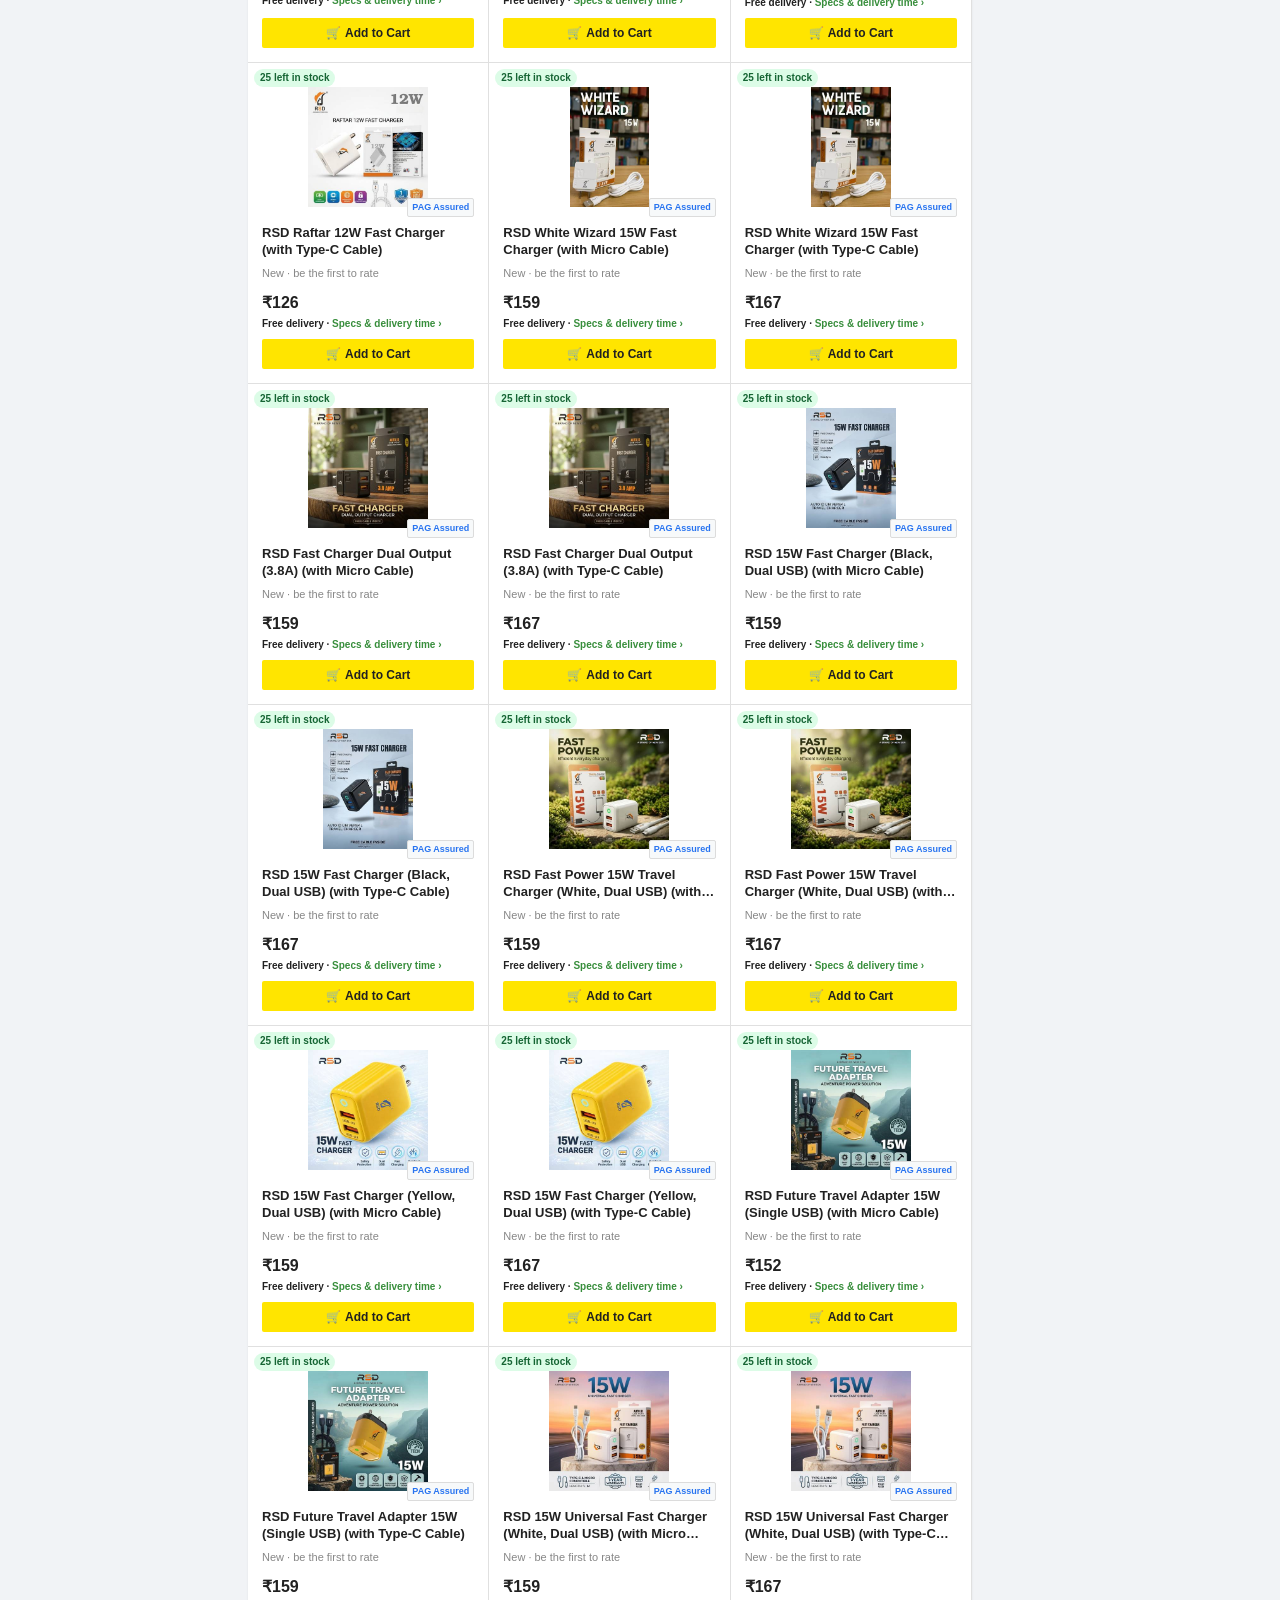
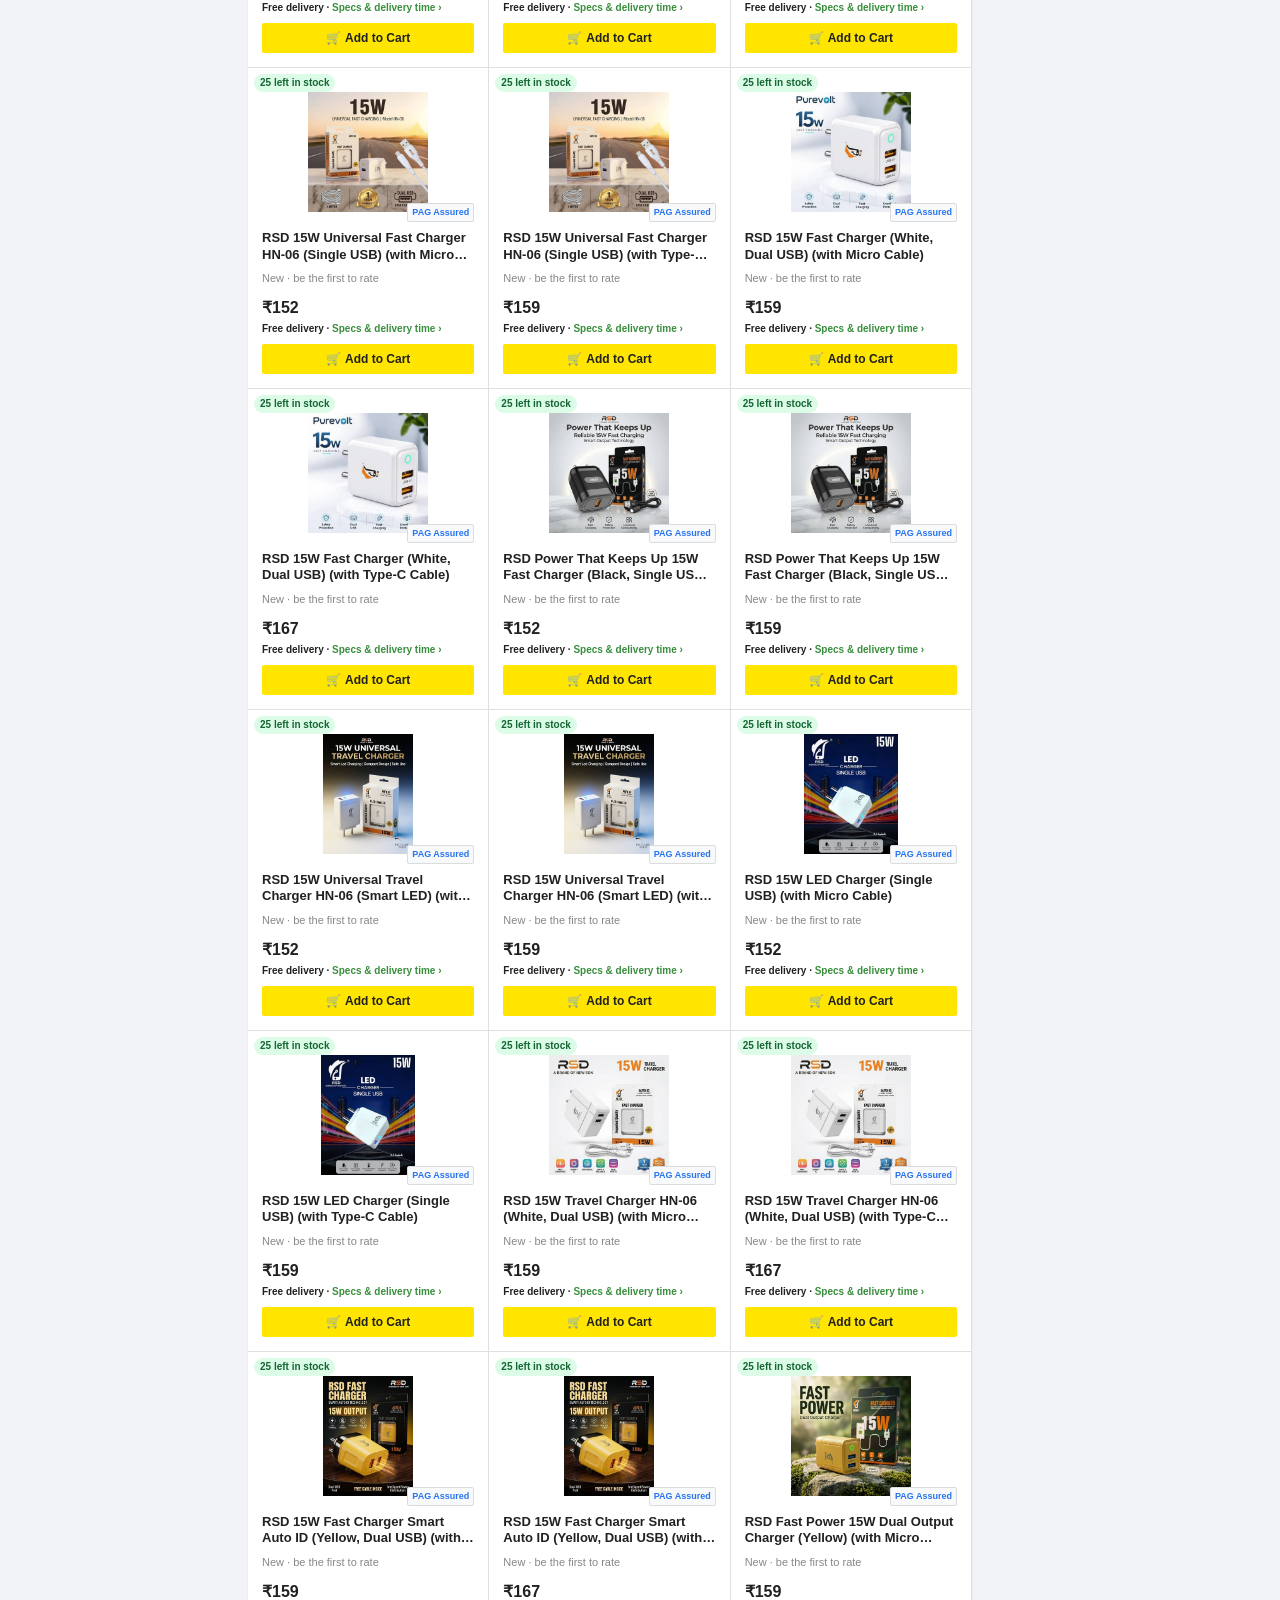
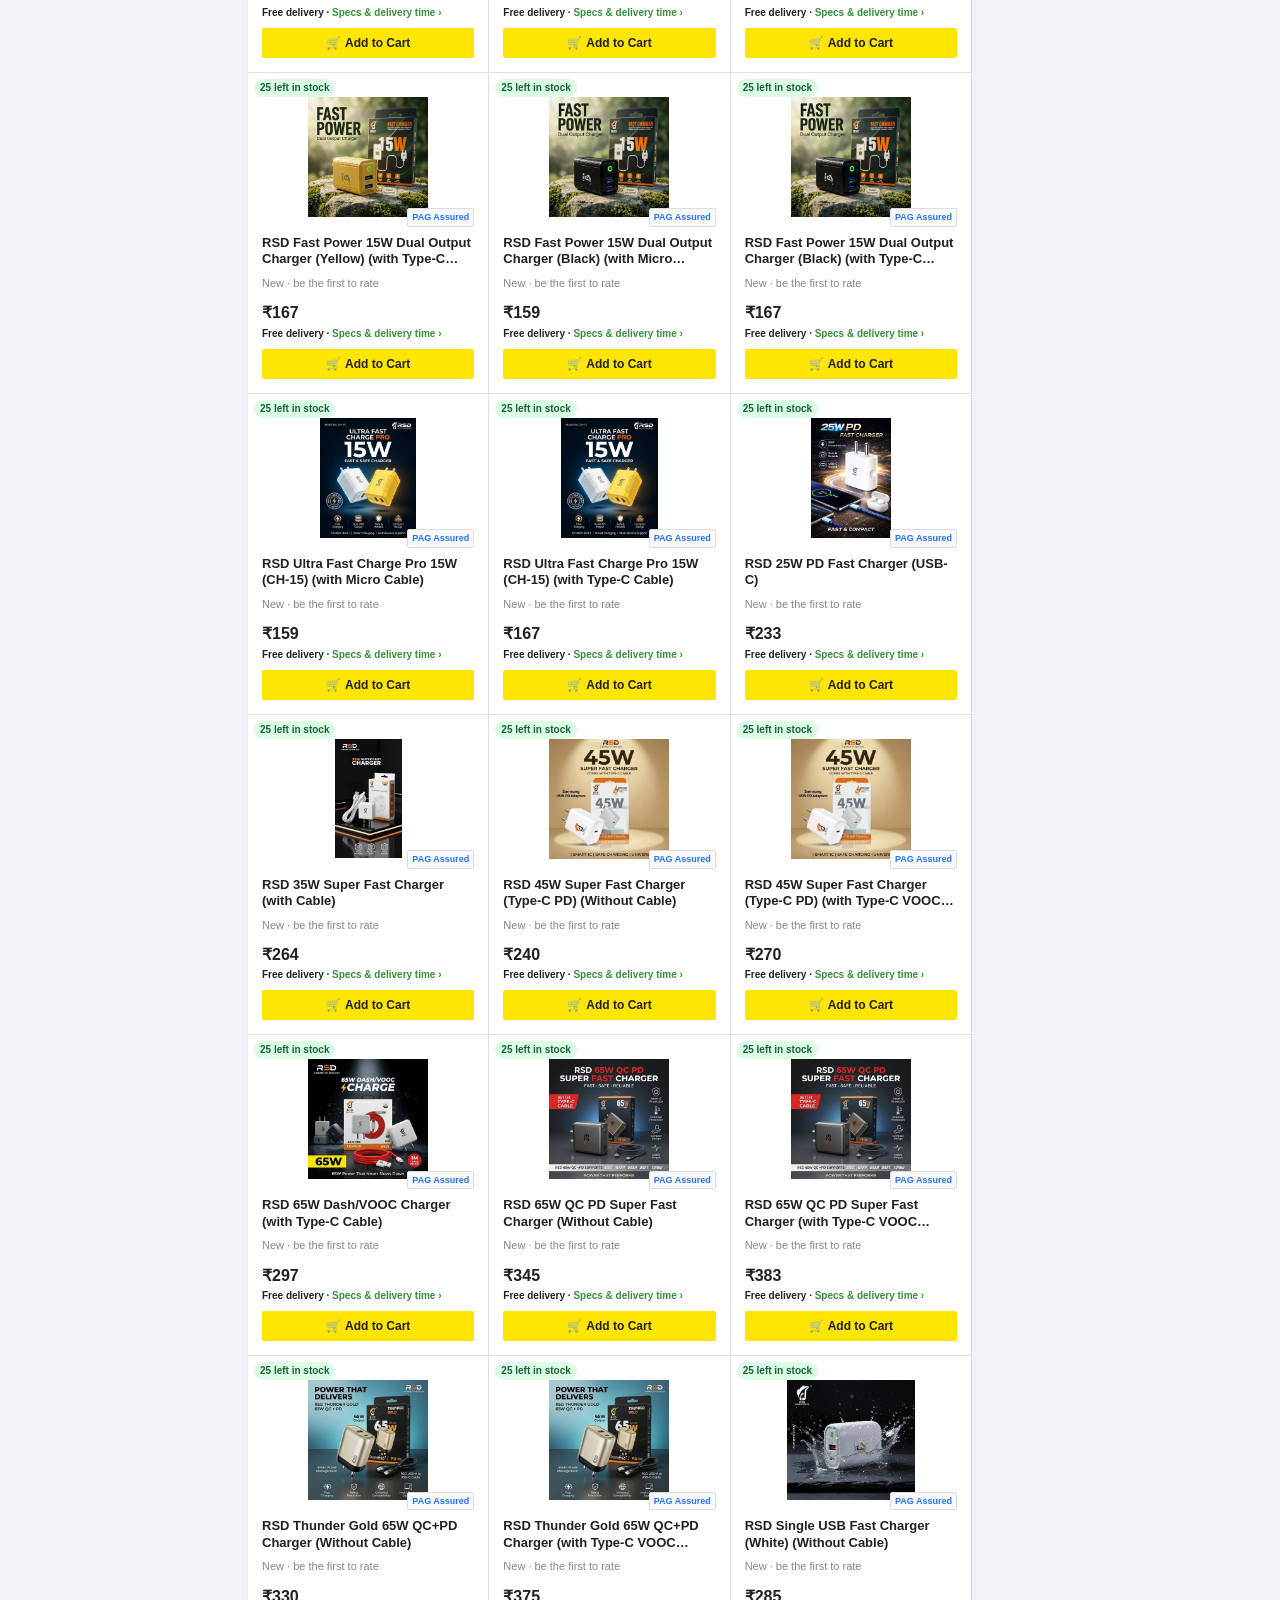
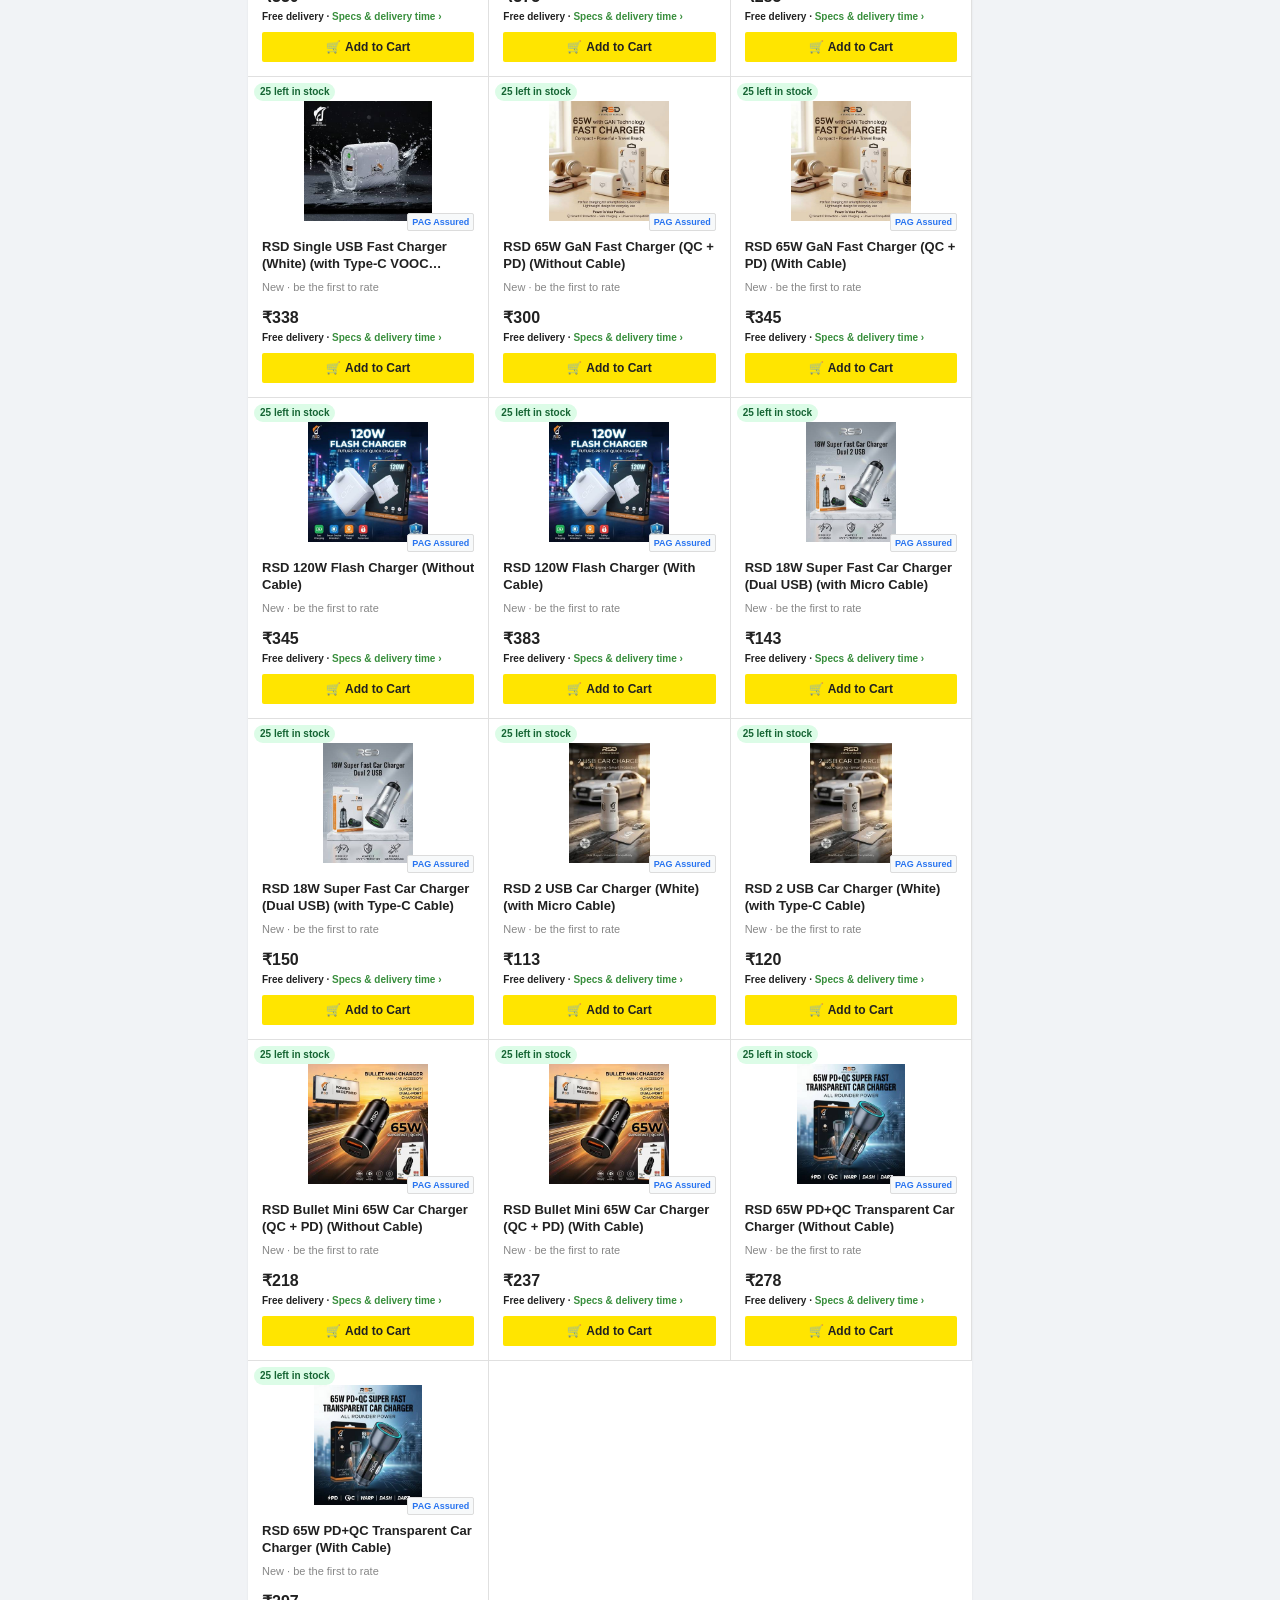
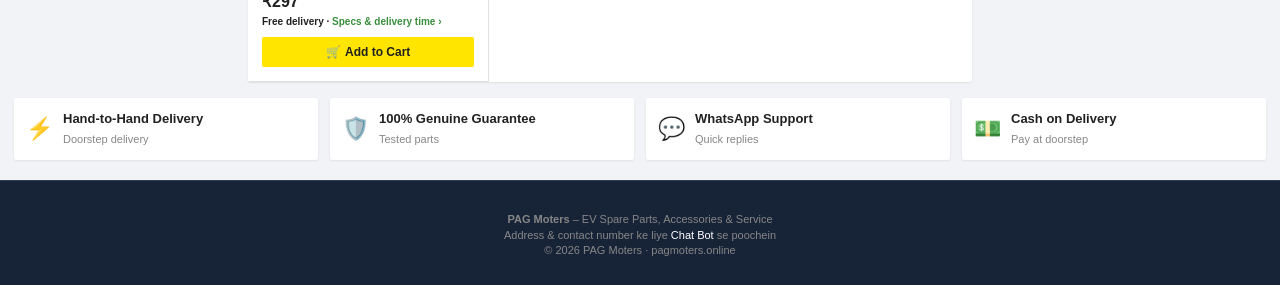
==== commit f0a5052c: "Update index.html" ====
--- a/index.html
+++ b/index.html
@@ -1149,7 +1149,7 @@
       <div id="aiPane_add">
         <div class="ai-row"><label>Product details / price list / kuch bhi likhein (Hindi, Hinglish ya English)</label>
           <textarea id="aiAddText" rows="5" placeholder="Jaise: Raftar 12W charger micro cable 79, type-c 84. 65W GaN charger without cable 200, with cable 230. Ya sirf product ki photo / catalog PDF upload karein."></textarea></div>
-        <div class="ai-row"><label>Photo ya PDF (optional)</label><input type="file" id="aiAddFile" accept="image/*,application/pdf"></div>
+        <div class="ai-row"><label>Photo ya PDF (optional)</label><input type="file" id="aiAddFile" accept="image/*,application/pdf" onchange="aiFileInfo(this)"><div id="aiFileInfo" class="ai-note"></div></div>
         <div class="ai-grid">
           <div><label>Text me jo price hai wo</label><select id="aiPriceMode"><option value="cost">Cost price (markup lagao)</option><option value="final">Final selling price</option></select></div>
           <div><label>Markup % (cost par)</label><input type="number" id="aiMarkup" value="50" min="0"></div>
@@ -6139,7 +6139,7 @@
 
 function aiHint(e) {
   const m = String(e.msg || '').toLowerCase();
-  if(e.status === 0) return 'Internet ya CORS problem: browser se Google tak request nahi ja pa rahi. Net check karein aur site https par kholein.';
+  if(e.status === 0) return 'Request Google tak pahunch nahi paayi: mobile net kamzor/toot gaya ya file bahut badi thi. Net check karke dobara try karein. (Badi PDF ab app pages me todkar bhejti hai.)';
   if(m.indexOf('api key not valid') > -1 || m.indexOf('api_key_invalid') > -1 || m.indexOf('api key expired') > -1) return 'Is endpoint par ye key valid nahi maani gayi.';
   if(m.indexOf('has not been used') > -1 || m.indexOf('is disabled') > -1 || m.indexOf('not been enabled') > -1) return 'Google Cloud project me ye API enable nahi hai. Error me diye link se enable kar sakte hain. Agar doosra raasta (Gemini API) chal raha hai to ye error ignore kar sakte hain.';
   if(m.indexOf('referer') > -1 || m.indexOf('referrer') > -1) return 'Key par website restriction lagi hai. Cloud Console → Credentials me apni site ka domain allow karein.';
@@ -6263,9 +6263,9 @@
         } catch(e2) { errs.push({ ep: 'gl', status: 0, msg: e2.message }); }
       }
       // 2) busy / temporary server problem -> wait and retry, then try other models
-      if([500, 502, 503, 504].indexOf(r.status) > -1 && attempt < 2) {
+      if(([500, 502, 503, 504].indexOf(r.status) > -1 || r.status === 0) && attempt < 2) {
         attempt++;
-        say(`Google par abhi load zyada hai, dobara try ho raha hai (${attempt}/2)...`);
+        say(r.status === 0 ? `Network toot gaya (slow net), dobara try ho raha hai (${attempt}/2)...` : `Google par abhi load zyada hai, dobara try ho raha hai (${attempt}/2)...`);
         await new Promise(res => setTimeout(res, AI_RETRY_BASE_MS * attempt));
         continue;
       }
@@ -6319,11 +6319,29 @@
   }
 }
 
+// pulls every complete {...} object out of a cut-off JSON answer
+function aiSalvageProducts(t) {
+  const start = t.indexOf('[');
+  if(start < 0) return [];
+  const out = [];
+  let depth = 0, inStr = false, esc2 = false, from = -1;
+  for(let i = start + 1; i < t.length; i++) {
+    const ch = t[i];
+    if(inStr) { if(esc2) esc2 = false; else if(ch === '\\') esc2 = true; else if(ch === '"') inStr = false; continue; }
+    if(ch === '"') { inStr = true; continue; }
+    if(ch === '{') { if(depth === 0) from = i; depth++; }
+    else if(ch === '}') { depth--; if(depth === 0 && from >= 0) { try { out.push(JSON.parse(t.slice(from, i + 1))); } catch(e) {} from = -1; } }
+  }
+  return out;
+}
+
 function aiParseJson(text) {
   let t = String(text || '').trim().replace(/^```(?:json)?/i, '').replace(/```$/, '').trim();
   try { return JSON.parse(t); } catch(e) {}
   const m = t.match(/[\[{][\s\S]*[\]}]/);
   if(m) { try { return JSON.parse(m[0]); } catch(e) {} }
+  const salv = aiSalvageProducts(t);
+  if(salv.length) return { products: salv };
   throw new Error('AI ka jawab samajh nahi aaya (JSON nahi mila). Dobara try karein.');
 }
 
@@ -6422,6 +6440,65 @@
 function aiSetStatus(id, text, cls) { const el = document.getElementById(id); if(el) { el.className = 'ai-result ' + (cls || ''); el.textContent = text; } }
 
 // ---- 1) AI PRODUCT ADD
+// ---- big PDFs: read page by page (small requests, partial results survive a bad network)
+const PDFJS_VER = '3.11.174';
+const AI_PDF_INLINE_MAX = 2.5 * 1024 * 1024;
+const AI_PDF_BATCH = 3;
+const AI_PDF_MAX_PAGES = 60;
+
+function aiLoadPdfJs() {
+  return new Promise((res, rej) => {
+    if(window.pdfjsLib) { res(window.pdfjsLib); return; }
+    const s = document.createElement('script');
+    s.src = `https://cdnjs.cloudflare.com/ajax/libs/pdf.js/${PDFJS_VER}/pdf.min.js`;
+    s.onload = () => {
+      try { window.pdfjsLib.GlobalWorkerOptions.workerSrc = `https://cdnjs.cloudflare.com/ajax/libs/pdf.js/${PDFJS_VER}/pdf.worker.min.js`; res(window.pdfjsLib); }
+      catch(e) { rej(e); }
+    };
+    s.onerror = () => rej(new Error('PDF reader load nahi hua (internet check karein).'));
+    document.head.appendChild(s);
+  });
+}
+async function aiLoadPdf(file) {
+  const lib = await aiLoadPdfJs();
+  return await lib.getDocument({ data: await file.arrayBuffer() }).promise;
+}
+async function aiRenderPdfPage(doc, n) {
+  const page = await doc.getPage(n);
+  const v1 = page.getViewport({ scale: 1 });
+  const scale = Math.min(2, 1100 / Math.max(v1.width, v1.height));
+  const vp = page.getViewport({ scale });
+  const c = document.createElement('canvas');
+  c.width = Math.max(1, Math.round(vp.width)); c.height = Math.max(1, Math.round(vp.height));
+  await page.render({ canvasContext: c.getContext('2d'), viewport: vp }).promise;
+  const url = c.toDataURL('image/jpeg', 0.72);
+  c.width = c.height = 0;
+  return url;
+}
+function aiFileInfo(inp) {
+  const f = inp.files[0], el = document.getElementById('aiFileInfo');
+  if(!el) return;
+  if(!f) { el.textContent = ''; return; }
+  const mb = (f.size / 1048576).toFixed(1);
+  el.textContent = `${f.name} — ${mb} MB` + (f.type === 'application/pdf' && f.size > AI_PDF_INLINE_MAX ? ' · badi PDF hai, app ise pages me todkar (3-3 pages) bhejegi.' : '');
+}
+
+function aiAddSystemPrompt() {
+  const cats = Array.from(new Set(catalog.map(p => p.cat))).join(', ');
+  return `You are a catalog assistant for "PAG Moters", an Indian shop selling EV scooter parts, chargers, helmets, batteries and mobile accessories. Extract product listings from the user's text, image or PDF pages and return ONLY valid JSON (no markdown) in this shape:
+{"products":[{"name":string,"category":string,"source_price":number|null,"stock":number|null,"specs":[{"k":string,"v":string}],"description":string}]}
+Rules:
+- Product names must be clear and customer-friendly (brand, model, key spec, colour/variant).
+- If one product has several price variants (for example with Micro cable / with Type-C cable), output a separate product per variant and put the variant in brackets in the name.
+- category: reuse one of these existing categories when it fits: ${cats}. Otherwise use a short new category name.
+- source_price: the number written in the source for that product (rupees, digits only), or null if none is given.
+- specs: only facts visible in the source (power, voltage, ports, model, warranty...). Never invent model numbers, certifications or warranty.
+- description: one or two plain sentences without claims that are not in the source.
+- Skip cover pages, company photos and pages that show no product.
+- Write in English.`;
+}
+function aiNormalizeList(data) { return Array.isArray(data) ? data : ((data && data.products) || []); }
+
 async function aiGenerateProducts() {
   if(aiNeedKey() || _aiBusy) return;
   const text = document.getElementById('aiAddText').value.trim();
@@ -6432,32 +6509,60 @@
   _aiProgress = m => aiSetStatus('aiAddStatus', '⏳ ' + m, '');
   document.getElementById('aiAddPreview').innerHTML = '';
   try {
-    const parts = [];
     aiAddPhoto = null;
-    if(file) { const fp = await aiFilePart(file); parts.push(fp.part); aiAddPhoto = fp.thumb; }
-    const cats = Array.from(new Set(catalog.map(p => p.cat))).join(', ');
-    const system = `You are a catalog assistant for "PAG Moters", an Indian shop selling EV scooter parts, chargers, helmets, batteries and mobile accessories. Extract product listings from the user's text, image or PDF and return ONLY valid JSON (no markdown) in this shape:
-{"products":[{"name":string,"category":string,"source_price":number|null,"stock":number|null,"specs":[{"k":string,"v":string}],"description":string}]}
-Rules:
-- Product names must be clear and customer-friendly (brand, model, key spec, colour/variant).
-- If one product has several price variants (for example with Micro cable / with Type-C cable), output a separate product per variant and put the variant in brackets in the name.
-- category: reuse one of these existing categories when it fits: ${cats}. Otherwise use a short new category name.
-- source_price: the number written in the source for that product (rupees, digits only), or null if none is given.
-- specs: only facts visible in the source (power, voltage, ports, model, warranty...). Never invent model numbers, certifications or warranty.
-- description: one or two plain sentences without claims that are not in the source.
-- Write in English.`;
-    parts.push({ text: 'Owner ka text:\n' + (text || '(sirf attached file dekhein)') });
-    const out = await aiCall({ system, contents: [{ role: 'user', parts }], json: true, temperature: 0.2 });
-    const data = aiParseJson(out);
-    const list = Array.isArray(data) ? data : (data.products || []);
-    if(!list.length) throw new Error('AI ko koi product nahi mila. Text thoda detail me likhein.');
+    const system = aiAddSystemPrompt();
+    const userText = 'Owner ka text:\n' + (text || '(sirf attached file dekhein)');
+    let list = [], notes = [], handled = false;
+
+    if(file && file.type === 'application/pdf' && file.size > AI_PDF_INLINE_MAX) {
+      let pdf = null;
+      try { aiSetStatus('aiAddStatus', '⏳ PDF khol raha hai...', ''); pdf = await aiLoadPdf(file); }
+      catch(e) { if(file.size > 12 * 1024 * 1024) throw e; notes.push('PDF reader load nahi hua, poori PDF ek saath bheji.'); }
+      if(pdf) {
+        handled = true;
+        const total = Math.min(pdf.numPages, AI_PDF_MAX_PAGES);
+        const seen = new Set();
+        let fails = 0;
+        for(let start = 1; start <= total; start += AI_PDF_BATCH) {
+          const end = Math.min(total, start + AI_PDF_BATCH - 1);
+          const label = `Pages ${start}-${end} / ${total}: `;
+          _aiProgress = m => aiSetStatus('aiAddStatus', `⏳ ${label}${m}`, '');
+          aiSetStatus('aiAddStatus', `⏳ ${label}padh raha hai... (${list.length} products mile)`, '');
+          try {
+            const parts = [];
+            for(let i = start; i <= end; i++) parts.push({ inlineData: { mimeType: 'image/jpeg', data: (await aiRenderPdfPage(pdf, i)).split(',')[1] } });
+            parts.push({ text: userText + `\n(Ye catalog ke pages ${start}-${end} hain.)` });
+            const out = await aiCall({ system, contents: [{ role: 'user', parts }], json: true, temperature: 0.2 });
+            aiNormalizeList(aiParseJson(out)).forEach(p => {
+              const k = String(p.name || '').trim().toLowerCase();
+              if(k && !seen.has(k)) { seen.add(k); list.push(p); }
+            });
+            fails = 0;
+          } catch(e) {
+            notes.push(`Pages ${start}-${end} nahi ho paye (${String(e.message).split('\n')[0].slice(0, 90)})`);
+            if(++fails >= 2) { notes.push('Lagatar 2 baar fail hua, isliye ruk gaya.'); break; }
+          }
+        }
+        if(pdf.numPages > total) notes.push(`Sirf pehle ${total} pages padhe gaye.`);
+      }
+    }
+
+    if(!handled) {
+      const parts = [];
+      if(file) { const fp = await aiFilePart(file); parts.push(fp.part); aiAddPhoto = fp.thumb; }
+      parts.push({ text: userText });
+      const out = await aiCall({ system, contents: [{ role: 'user', parts }], json: true, temperature: 0.2 });
+      list = aiNormalizeList(aiParseJson(out));
+    }
+
+    if(!list.length) throw new Error('AI ko koi product nahi mila.' + (notes.length ? '\n' + notes.join('\n') : ' Text thoda detail me likhein.'));
     const mode = document.getElementById('aiPriceMode').value;
     const markup = Number(document.getElementById('aiMarkup').value) || 0;
     const defStock = Number(document.getElementById('aiStock').value) || 0;
     const usePhoto = document.getElementById('aiUsePhoto').checked && aiAddPhoto && list.length === 1;
     aiAddRows = list.map(p => {
       const sp = Number(p.source_price);
-      let price = sp > 0 ? (mode === 'cost' ? Math.ceil(sp * (1 + markup / 100)) : Math.round(sp)) : 0;
+      const price = sp > 0 ? (mode === 'cost' ? Math.ceil(sp * (1 + markup / 100)) : Math.round(sp)) : 0;
       return {
         name: String(p.name || '').trim(), cat: String(p.category || 'Accessories').trim() || 'Accessories',
         price, stock: p.stock != null && Number(p.stock) >= 0 ? Number(p.stock) : defStock,
@@ -6466,7 +6571,7 @@
       };
     });
     aiRenderAddPreview();
-    aiSetStatus('aiAddStatus', `✅ ${aiAddRows.length} product mile. Neeche check/edit karke "Add" dabayein.${aiAddRows.some(r => !r.price) ? '\n⚠️ Jin products ka price 0 hai unka price khud bharein.' : ''}`, 'ok');
+    aiSetStatus('aiAddStatus', `✅ ${aiAddRows.length} product mile. Neeche check/edit karke "Add" dabayein.${aiAddRows.some(r => !r.price) ? '\n⚠️ Jin products ka price 0 hai unka price khud bharein.' : ''}${notes.length ? '\n⚠️ ' + notes.join(' · ') : ''}${handled ? '\nℹ️ PDF se photo nahi li jaati, product ki photo baad me Edit se lagayein.' : ''}`, notes.length ? '' : 'ok');
   } catch(e) {
     aiSetStatus('aiAddStatus', '❌ ' + e.message, 'err');
   }
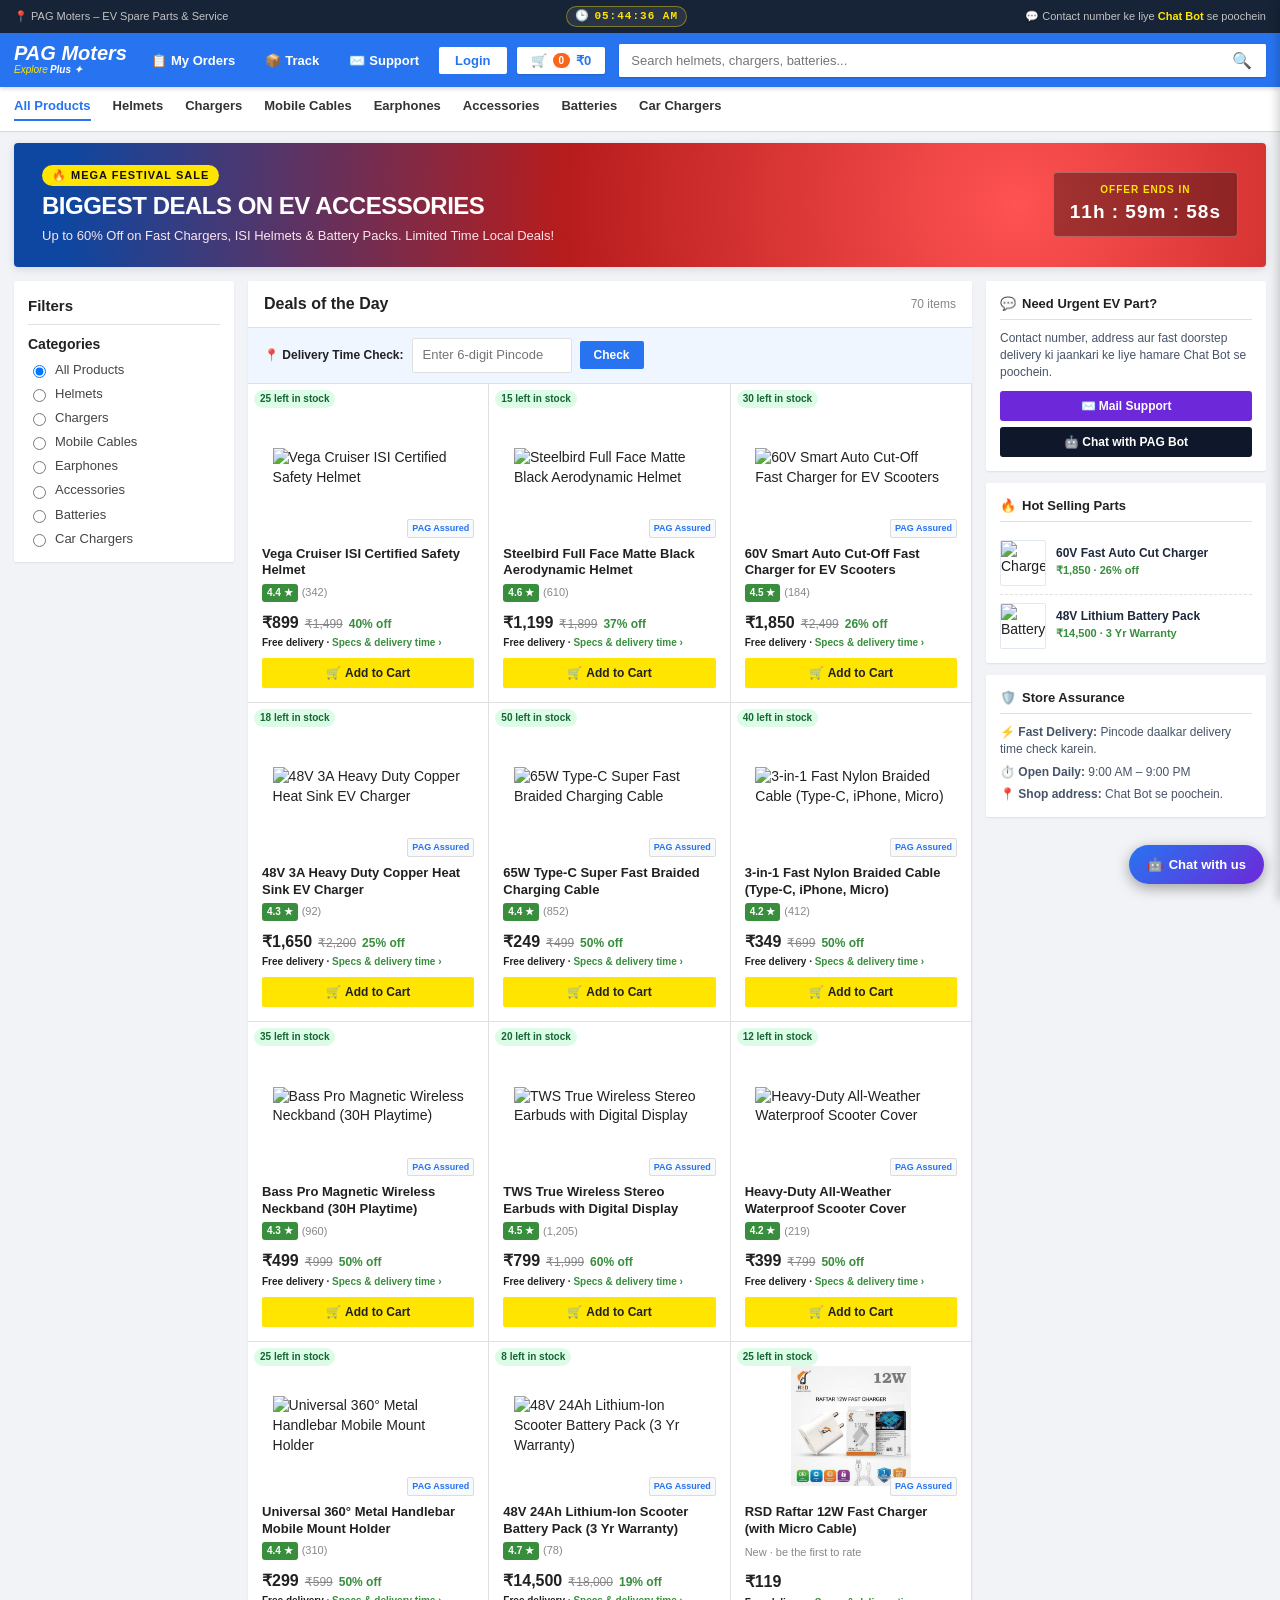
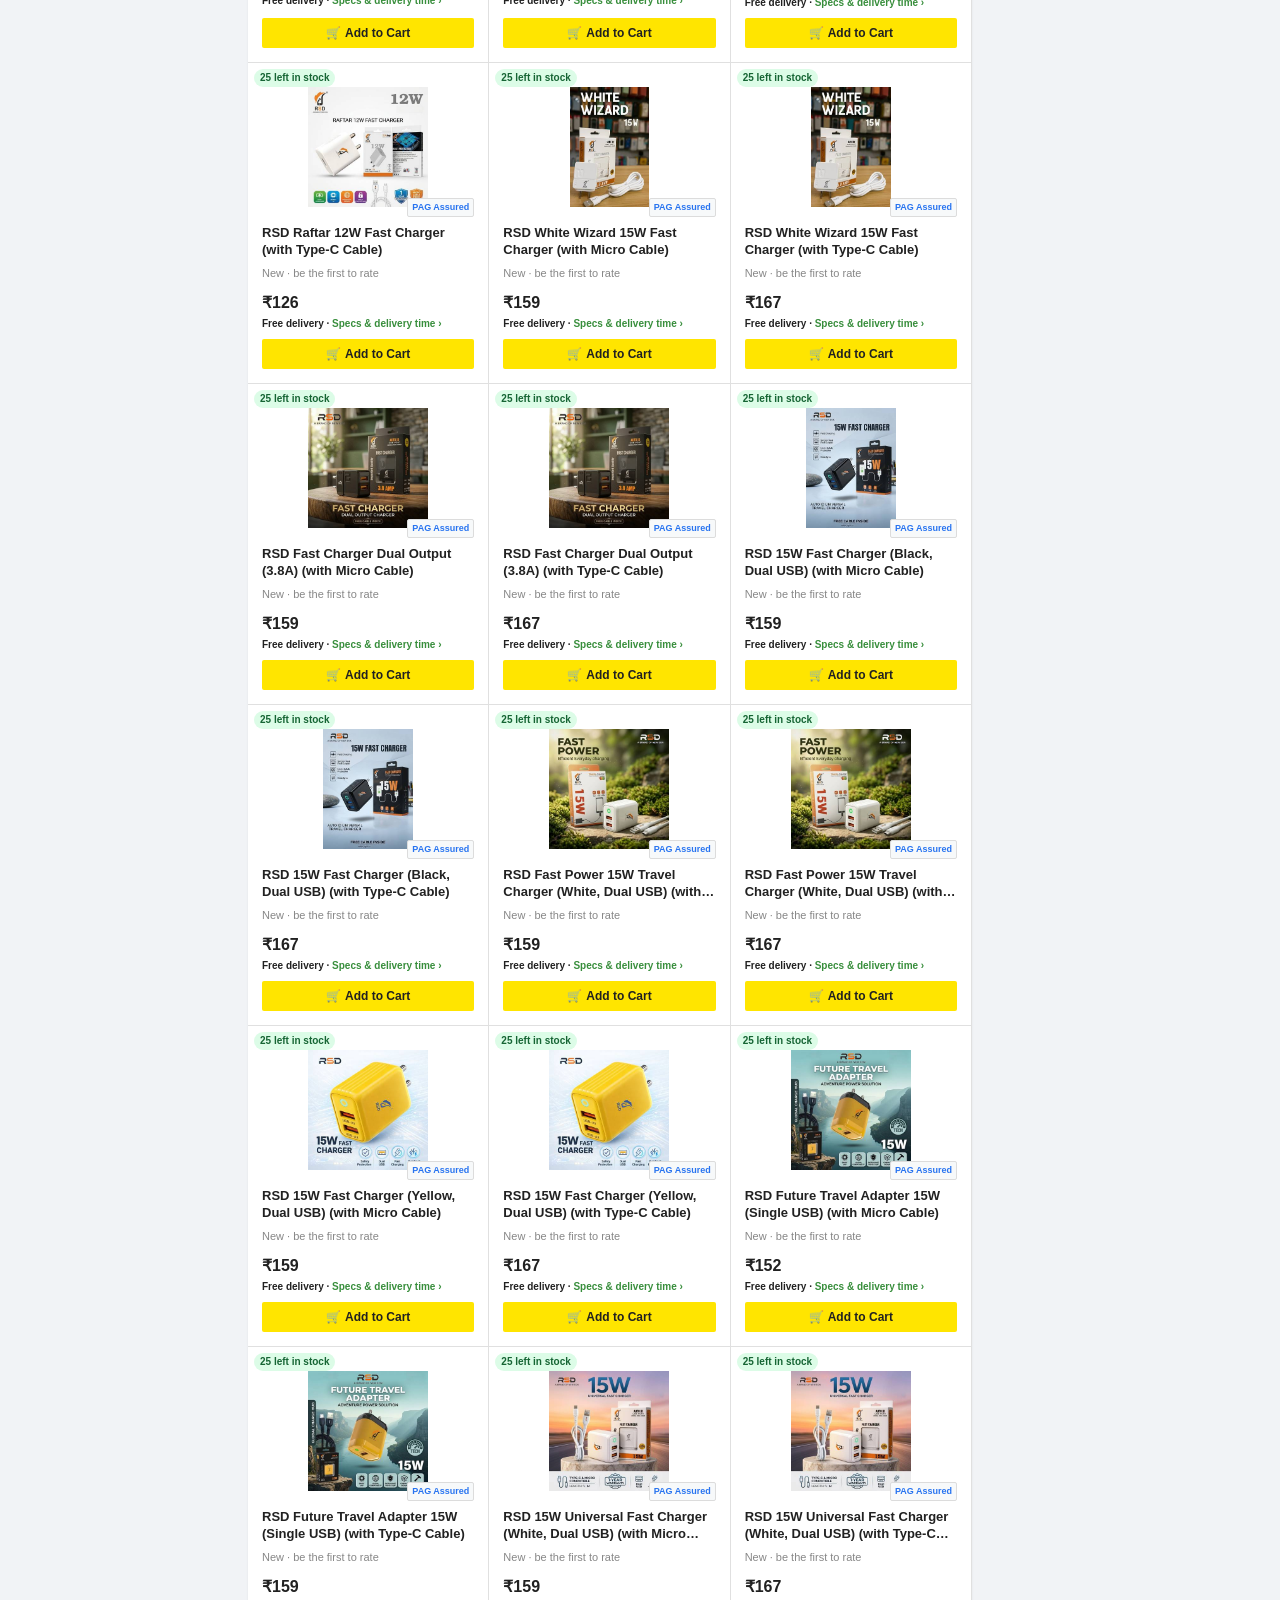
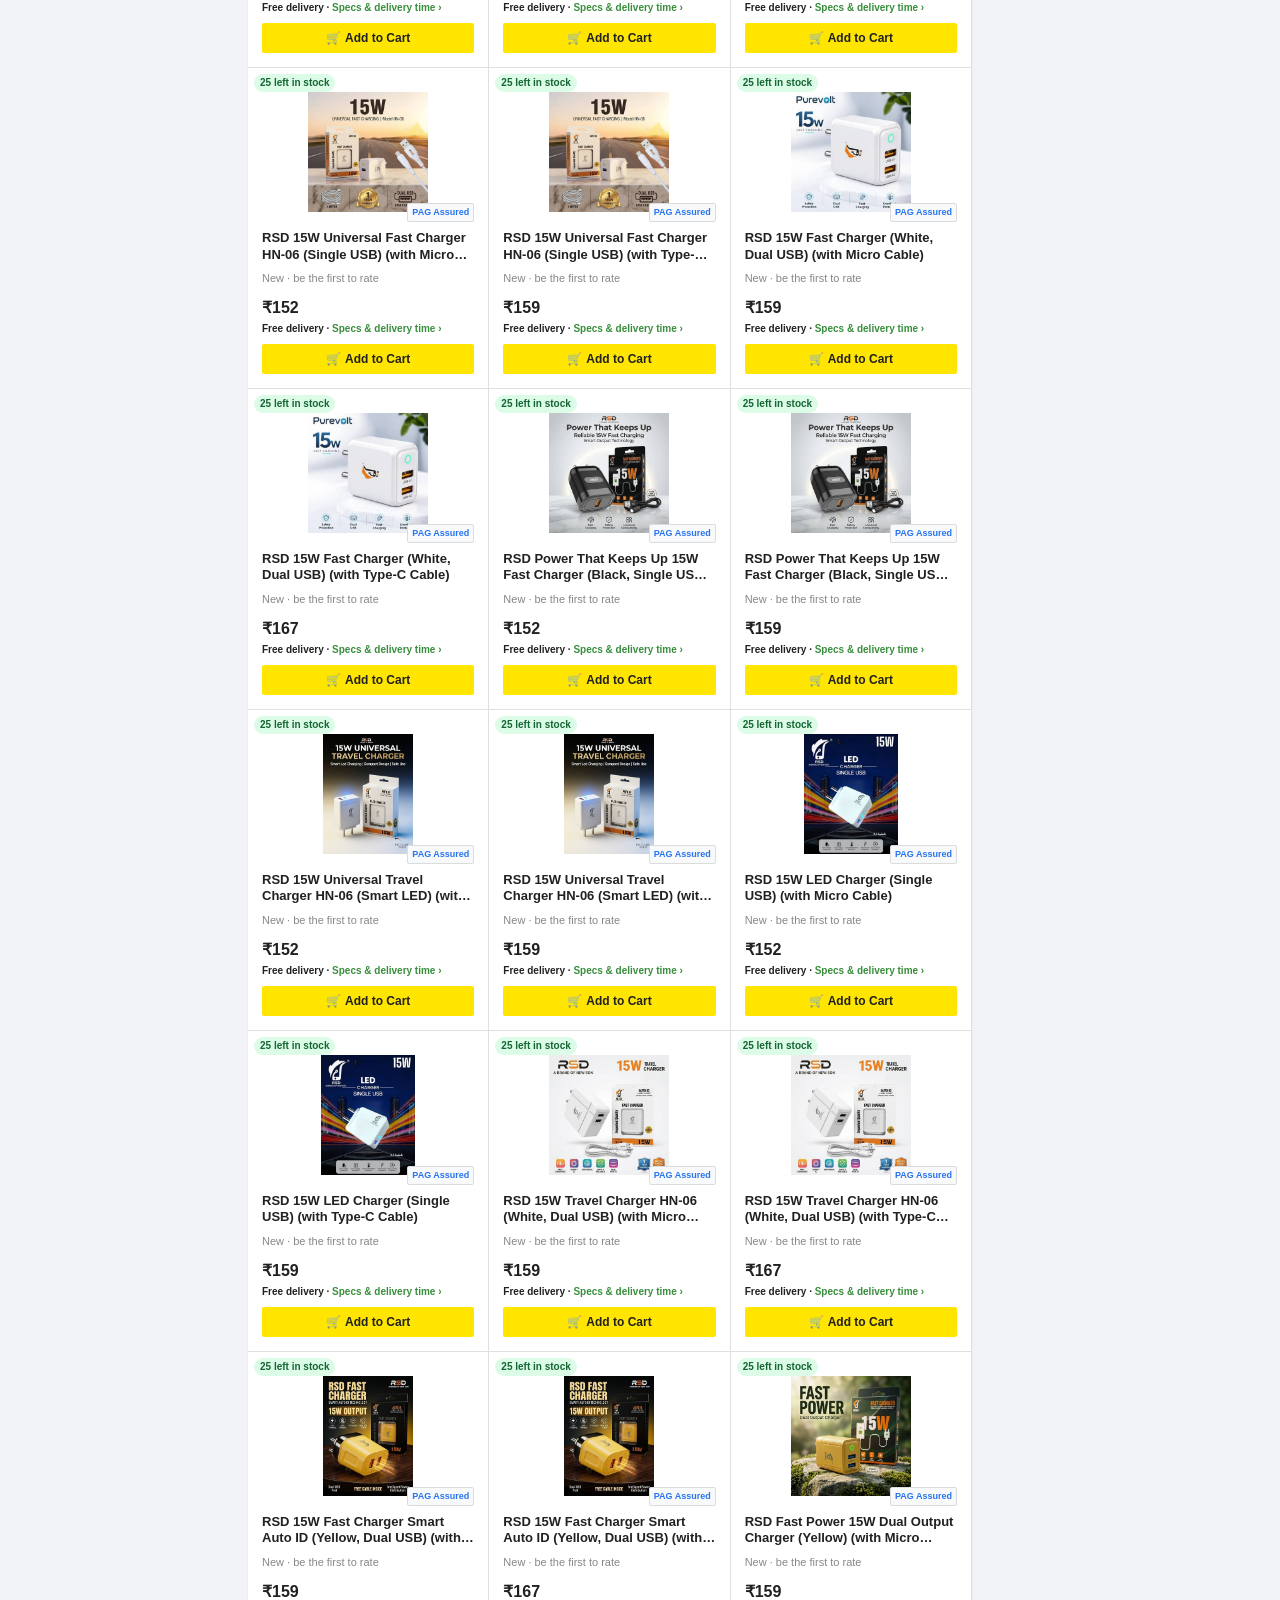
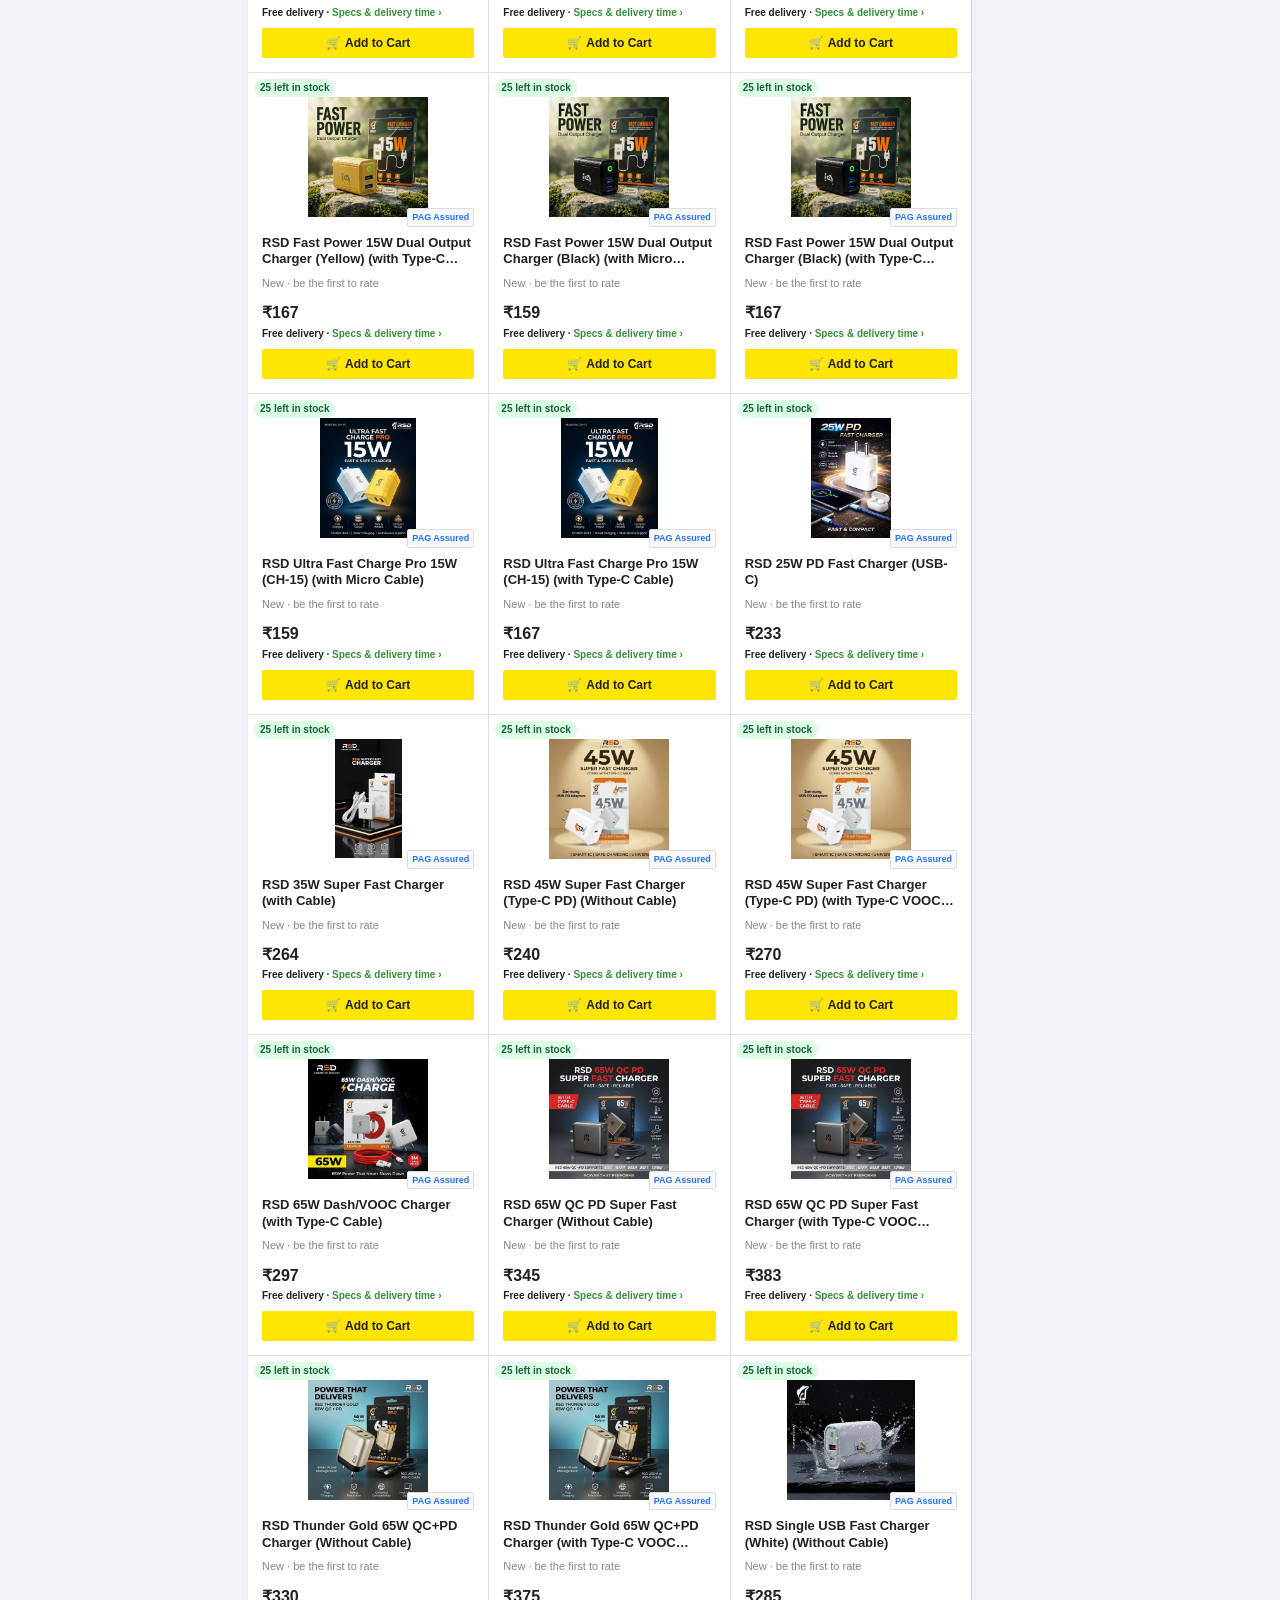
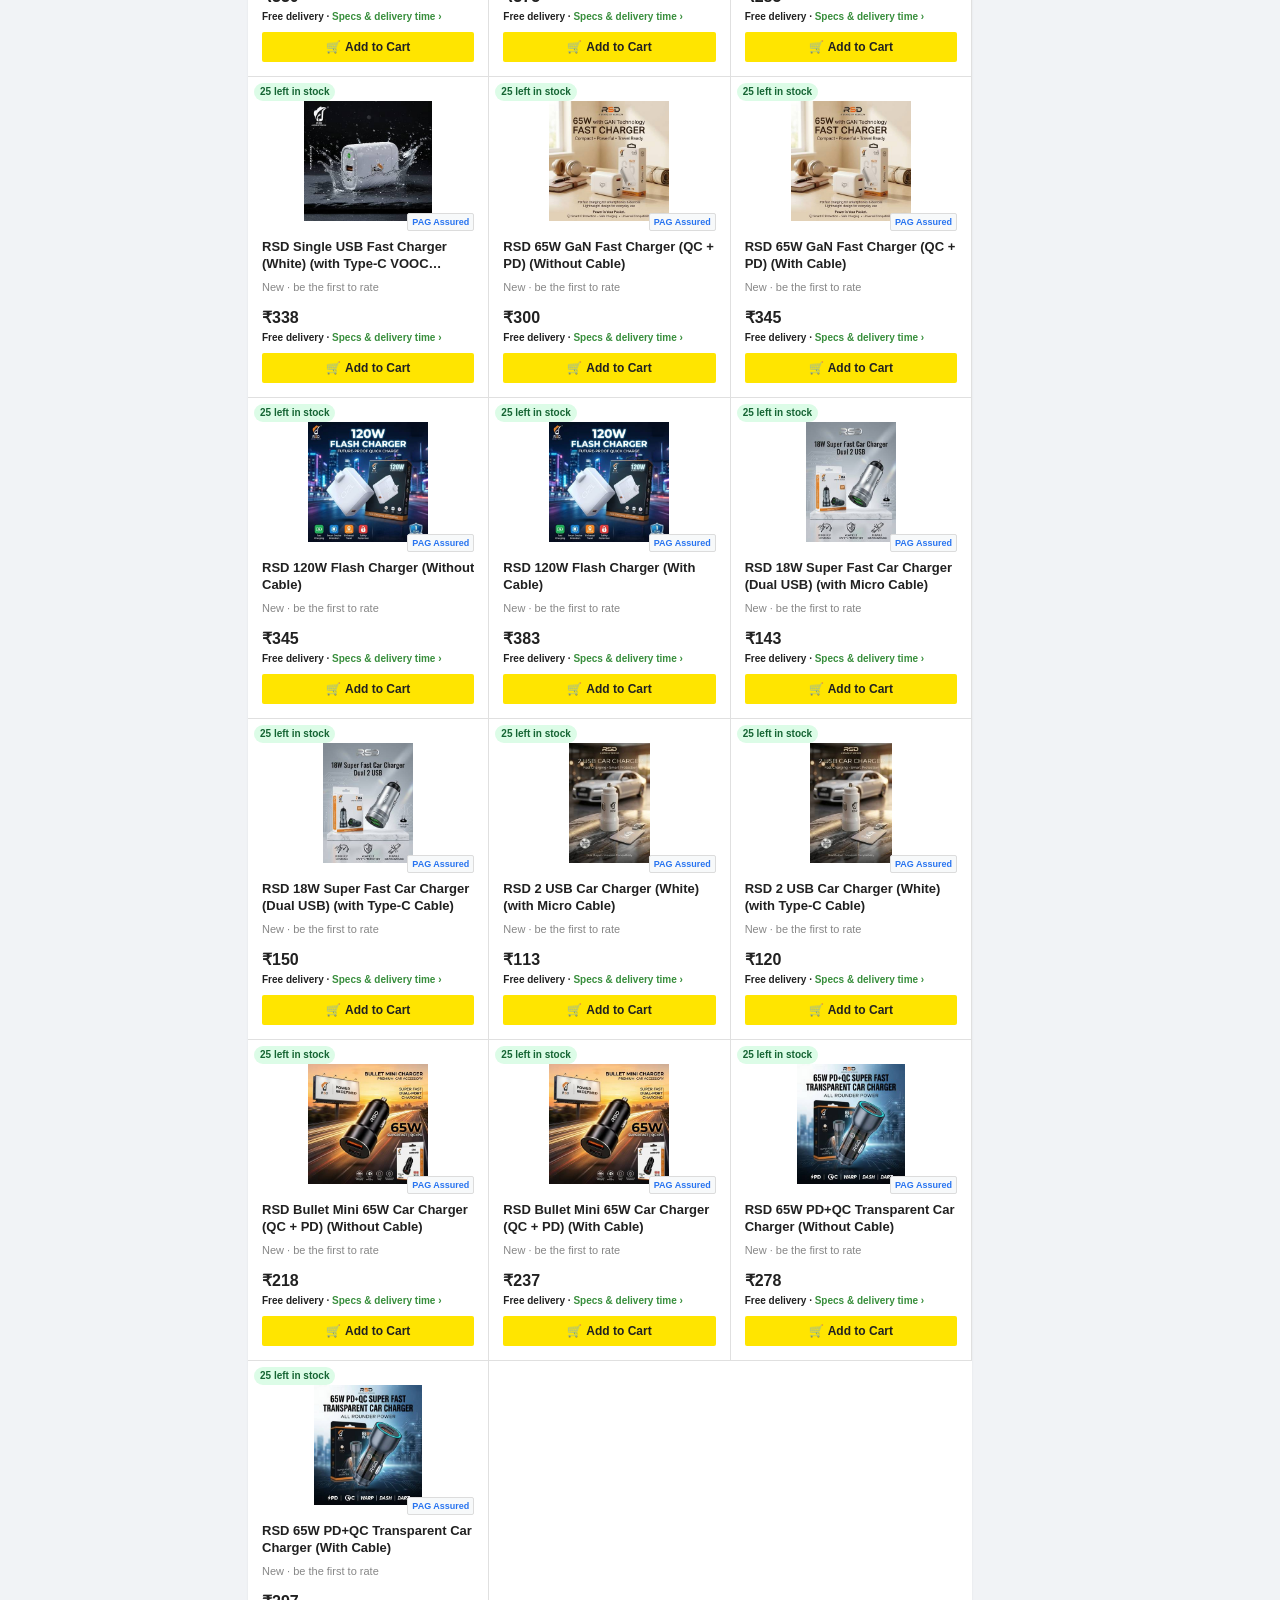
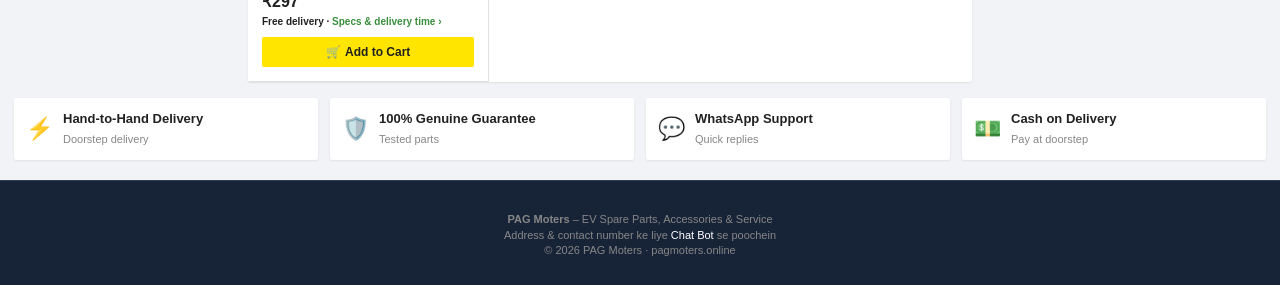
==== commit e04e4096: "Update index.html" ====
--- a/index.html
+++ b/index.html
@@ -1130,13 +1130,15 @@
       </div>
 
       <div class="ai-box">
-        <div class="ai-row"><label>Google API Key</label><input type="password" id="aiKeyInput" placeholder="AQ.… ya AIza…" autocomplete="off"></div>
-        <div class="ai-row"><label>Model</label><select id="aiModelSelect"></select></div>
+        <div class="ai-row"><label>AI Provider</label><select id="aiProviderSelect" onchange="aiSwitchProvider(this.value)"><option value="groq">⚡ Groq (Llama) — gsk_… key</option><option value="gemini">Google Gemini — AIza… / AQ.… key</option></select></div>
+        <div class="ai-row"><label>API Key</label><input type="password" id="aiKeyInput" placeholder="AQ.… ya AIza…" autocomplete="off"></div>
+        <div class="ai-row"><label>Model (text)</label><select id="aiModelSelect"></select></div>
+        <div class="ai-row" id="aiVisionRow" style="display:none;"><label>Model (photo / PDF padhne ke liye)</label><select id="aiVisionSelect"></select></div>
         <button type="button" class="master-btn green" onclick="aiSaveSettings()">💾 Save</button>
         <button type="button" class="master-btn" onclick="aiTestKey()">🧪 Test Key</button>
         <button type="button" class="master-btn" onclick="aiRefreshModels()">🔄 Models laayein</button>
         <button type="button" class="master-btn red" onclick="aiClearKey()">🗑️ Remove Key</button>
-        <div class="ai-note">Key sirf is device ke browser me save hoti hai (cloud sync me nahi jaati). "AQ." wali key Vertex AI ke liye hoti hai, "AIza" wali Gemini API ke liye. App dono endpoints khud try karta hai aur asli error dikhata hai.</div>
+        <div class="ai-note">Key sirf is device ke browser me save hoti hai (cloud sync me nahi jaati). Groq ki key "gsk_" se shuru hoti hai, Google ki "AIza" ya "AQ." se: key paste karte hi provider apne aap chun liya jata hai. Groq PDF seedha nahi padhta, isliye app PDF ko pages ki photo me todkar bhejti hai.</div>
         <div id="aiTestResult" class="ai-result"></div>
       </div>
 
@@ -6129,7 +6131,15 @@
 let AI_RETRY_BASE_MS = 2500;
 let aiAddRows = [], aiAddPhoto = null, aiEditRows = [], aiChatHist = [];
 
-function aiKey() { try { return (localStorage.getItem('pag_ai_key') || '').trim(); } catch(e) { return ''; } }
+function aiProvider() {
+  try {
+    const p = localStorage.getItem('pag_ai_provider');
+    if(p === 'groq' || p === 'gemini') return p;
+    return (!localStorage.getItem('pag_groq_key') && localStorage.getItem('pag_ai_key')) ? 'gemini' : 'groq';
+  } catch(e) { return 'groq'; }
+}
+function aiKey() { try { return (localStorage.getItem(aiProvider() === 'groq' ? 'pag_groq_key' : 'pag_ai_key') || '').trim(); } catch(e) { return ''; } }
+function aiCap(n) { return aiProvider() === 'groq' ? Math.max(20, Math.ceil(n * 0.4)) : n; }   // Groq free tier has small per-minute limits
 function aiModel() { try { return localStorage.getItem('pag_ai_model') || 'gemini-flash-latest'; } catch(e) { return 'gemini-flash-latest'; } }
 function aiNeedKey() {
   if(aiKey()) return false;
@@ -6219,9 +6229,130 @@
 
 // Tries the endpoint that matches the key first. Handles: retired model (switches), busy servers (retries,
 // then other models) and a Vertex API that is not enabled (remembers to use the Gemini API).
+// ==========================================
+// ⚡ GROQ (OpenAI-compatible API) — same features, different provider
+// ==========================================
+const GROQ_BASE = 'https://api.groq.com/openai/v1';
+const GROQ_TEXT_DEFAULT = 'llama-3.3-70b-versatile';
+const GROQ_VISION_DEFAULT = 'meta-llama/llama-4-scout-17b-16e-instruct';
+let _groqModels = [];
+function groqModel() { try { return localStorage.getItem('pag_groq_model') || GROQ_TEXT_DEFAULT; } catch(e) { return GROQ_TEXT_DEFAULT; } }
+function groqVModel() { try { return localStorage.getItem('pag_groq_vmodel') || GROQ_VISION_DEFAULT; } catch(e) { return GROQ_VISION_DEFAULT; } }
+
+async function groqListModels() {
+  const r = await fetch(GROQ_BASE + '/models', { headers: { Authorization: 'Bearer ' + aiKey() } });
+  const d = await r.json().catch(() => null);
+  if(!r.ok || !d) throw new Error('Models list nahi mili: ' + ((d && d.error && d.error.message) || ('HTTP ' + r.status)));
+  return (d.data || []).map(m => m.id).filter(id => !/whisper|tts|guard|embed|orpheus|playai|moderation|safeguard/i.test(id));
+}
+function groqPickText(names) {
+  const pref = ['llama-3.3-70b-versatile', 'openai/gpt-oss-120b', 'openai/gpt-oss-20b', 'llama-3.1-8b-instant'];
+  for(const p of pref) if(names.indexOf(p) > -1) return p;
+  return names.filter(n => !/llama-4|vision|compound/.test(n))[0] || names[0] || '';
+}
+function groqPickVision(names) {
+  const pref = ['meta-llama/llama-4-scout-17b-16e-instruct', 'meta-llama/llama-4-maverick-17b-128e-instruct'];
+  for(const p of pref) if(names.indexOf(p) > -1) return p;
+  return names.filter(n => /llama-4|vision/.test(n))[0] || '';
+}
+function groqHint(status, msg) {
+  const m = String(msg || '').toLowerCase();
+  if(status === 401) return 'Key galat ya expire hai. console.groq.com → API Keys me nayi key banakar yahan dalein.';
+  if(status === 403) return 'Is key/region par access nahi mila. Groq console me key aur organization check karein.';
+  if(status === 413 || m.indexOf('tokens per minute') > -1 || m.indexOf('request too large') > -1) return 'Groq free limit: ek minute me bahut zyada data. 1 minute ruk kar try karein, ya chhota sawal / kam pages bhejein.';
+  if(status === 429) return 'Groq ki rate limit lag gayi. Thodi der baad dobara try karein.';
+  if(status === 0) return aiHint({ status: 0, msg: '' });
+  return '';
+}
+
+// Gemini-style request ({system, contents:[{role,parts}]}) -> OpenAI chat messages
+function groqMessages(opts) {
+  const msgs = [];
+  let hasImg = false;
+  if(opts.system) msgs.push({ role: 'system', content: opts.system });
+  (opts.contents || []).forEach(c => {
+    const role = c.role === 'model' ? 'assistant' : 'user';
+    const parts = c.parts || [];
+    if(!parts.some(p => p.inlineData)) { msgs.push({ role, content: parts.map(p => p.text || '').join('\n') }); return; }
+    hasImg = true;
+    const content = [];
+    parts.forEach(p => {
+      if(p.text) content.push({ type: 'text', text: p.text });
+      else if(p.inlineData) {
+        if(p.inlineData.mimeType === 'application/pdf') throw new Error('Groq PDF seedha nahi padh sakta. App PDF ko pages ki photo me todkar bhejti hai (PDF reader load hona zaroori hai).');
+        content.push({ type: 'image_url', image_url: { url: `data:${p.inlineData.mimeType};base64,${p.inlineData.data}` } });
+      }
+    });
+    msgs.push({ role, content });
+  });
+  return { msgs, hasImg };
+}
+
+async function aiCallGroq(opts, progress) {
+  const key = aiKey();
+  if(!key) throw new Error('Groq API key save nahi hai.');
+  const say = m => { if(typeof progress === 'function') progress(m); };
+  const { msgs, hasImg } = groqMessages(opts);
+  let model = hasImg ? groqVModel() : groqModel();
+  let useJson = !!opts.json, attempt = 0, picked = false;
+  while(true) {
+    const body = { model, messages: msgs, temperature: opts.temperature == null ? 0.3 : opts.temperature };
+    if(useJson) body.response_format = { type: 'json_object' };
+    let r, data = null;
+    const ctrl = new AbortController();
+    const timer = setTimeout(() => ctrl.abort(), 90000);
+    try {
+      r = await fetch(GROQ_BASE + '/chat/completions', { method: 'POST', headers: { 'Content-Type': 'application/json', Authorization: 'Bearer ' + key }, body: JSON.stringify(body), signal: ctrl.signal });
+      clearTimeout(timer);
+      const txt = await r.text();
+      try { data = JSON.parse(txt); } catch(e) {}
+    } catch(e) {
+      clearTimeout(timer);
+      if(attempt < 2) { attempt++; say(`Network toot gaya (slow net), dobara try ho raha hai (${attempt}/2)...`); await new Promise(res => setTimeout(res, AI_RETRY_BASE_MS * attempt)); continue; }
+      throw new Error(`• Groq: Network/CORS: ${e.name === 'AbortError' ? 'Timeout (90s)' : e.message}\n   ↳ ${groqHint(0, '')}`);
+    }
+    if(r.ok && data) {
+      const out = data.choices && data.choices[0] && data.choices[0].message && data.choices[0].message.content;
+      if(out) return out;
+      throw new Error('• Groq: khali jawab aaya');
+    }
+    const msg = (data && data.error && data.error.message) || ('HTTP ' + r.status);
+    // this model/image combo does not accept JSON mode -> ask again without it (the prompt already demands JSON)
+    if(r.status === 400 && useJson && /response_format|json_object|json mode/i.test(msg)) { useJson = false; continue; }
+    // model retired -> find one this key can use
+    if((r.status === 400 || r.status === 404) && /decommission|not found|does not exist|model_not_found|no longer supported/i.test(msg) && !picked) {
+      picked = true;
+      try {
+        const names = await groqListModels();
+        _groqModels = names;
+        const np = hasImg ? groqPickVision(names) : groqPickText(names);
+        if(np && np !== model) {
+          model = np;
+          localStorage.setItem(hasImg ? 'pag_groq_vmodel' : 'pag_groq_model', np);
+          if(typeof renderAIPanel === 'function') renderAIPanel();
+          continue;
+        }
+      } catch(e2) {}
+    }
+    // rate limit / busy -> wait (as long as Groq asks) and retry
+    if((r.status === 429 || r.status >= 500) && attempt < 3) {
+      let wait = AI_RETRY_BASE_MS * (attempt + 1);
+      const m2 = msg.match(/try again in ([\d.]+)\s*(ms|s|m)\b/i);
+      if(m2) { const v = parseFloat(m2[1]); wait = Math.min(25000, (m2[2].toLowerCase() === 'ms' ? v : m2[2].toLowerCase() === 'm' ? v * 60000 : v * 1000) + 400); }
+      else { const ra = parseFloat(r.headers.get('retry-after')); if(ra > 0) wait = Math.min(25000, ra * 1000 + 300); }
+      attempt++;
+      say(r.status === 429 ? `Groq limit lagi hai, ${Math.max(1, Math.round(wait / 1000))}s ruk kar dobara try ho raha hai (${attempt}/3)...` : `Groq busy hai, dobara try ho raha hai (${attempt}/3)...`);
+      await new Promise(res => setTimeout(res, wait));
+      continue;
+    }
+    const h = groqHint(r.status, msg);
+    throw new Error(`• Groq: HTTP ${r.status} — ${msg}${h ? '\n   ↳ ' + h : ''}`);
+  }
+}
+
 async function aiCall(opts) {
   const progress = opts.progress || _aiProgress;
-  try { return await aiCallInner(opts, progress); } finally { _aiProgress = null; }
+  try { return aiProvider() === 'groq' ? await aiCallGroq(opts, progress) : await aiCallInner(opts, progress); } finally { _aiProgress = null; }
 }
 async function aiCallInner(opts, progress) {
   const key = aiKey();
@@ -6298,27 +6429,6 @@
   throw err;
 }
 
-async function aiRefreshModels() {
-  const box = document.getElementById('aiTestResult');
-  const k = document.getElementById('aiKeyInput').value.trim();
-  if(k) { localStorage.setItem('pag_ai_key', k); localStorage.removeItem('pag_ai_ep'); _aiEp = ''; document.getElementById('aiKeyInput').value = ''; }
-  if(!aiKey()) { box.className = 'ai-result err'; box.textContent = 'Pehle API key paste karke Save karein.'; return; }
-  box.className = 'ai-result'; box.textContent = 'Models dhoondh rahe hain...';
-  try {
-    const names = await aiListModels();
-    if(!names.length) throw new Error('Is key par koi Gemini model nahi mila.');
-    _aiModelList = names;
-    const pick = aiPickModel(names);
-    localStorage.setItem('pag_ai_model', pick);
-    renderAIPanel();
-    box.className = 'ai-result ok';
-    box.textContent = `✅ ${names.length} models mile. Chuna gaya: ${pick}\nAb "🧪 Test Key" dabayein.`;
-  } catch(e) {
-    box.className = 'ai-result err';
-    box.textContent = '❌ ' + e.message;
-  }
-}
-
 // pulls every complete {...} object out of a cut-off JSON answer
 function aiSalvageProducts(t) {
   const start = t.indexOf('[');
@@ -6349,55 +6459,133 @@
   return esc(t).replace(/\*\*(.+?)\*\*/g, '<b>$1</b>').replace(/\n/g, '<br>');
 }
 
-// ---- settings
+// ---- settings (Gemini + Groq)
+function aiProviderLabel() { return aiProvider() === 'groq' ? 'Groq' : (_aiEp === 'vertex' ? 'Vertex AI' : 'Gemini API'); }
+
 function renderAIPanel() {
   const sel = document.getElementById('aiModelSelect');
   if(!sel) return;
-  const cur = aiModel();
-  const baseList = _aiModelList.length ? _aiModelList : AI_MODELS;
-  const list = baseList.indexOf(cur) > -1 ? baseList : [cur].concat(baseList);
-  sel.innerHTML = list.map(m => `<option value="${esc(m)}" ${m === cur ? 'selected' : ''}>${esc(m)}</option>`).join('');
+  const prov = aiProvider();
+  const ps = document.getElementById('aiProviderSelect');
+  if(ps) ps.value = prov;
+  const vrow = document.getElementById('aiVisionRow');
+  if(vrow) vrow.style.display = prov === 'groq' ? 'flex' : 'none';
+  const ki = document.getElementById('aiKeyInput');
+  if(ki) ki.placeholder = prov === 'groq' ? 'gsk_…' : 'AQ.… ya AIza…';
+  const fill = (el, cur, base) => {
+    const list = base.indexOf(cur) > -1 ? base : [cur].concat(base);
+    el.innerHTML = list.map(m => `<option value="${esc(m)}" ${m === cur ? 'selected' : ''}>${esc(m)}</option>`).join('');
+  };
+  if(prov === 'groq') {
+    fill(sel, groqModel(), _groqModels.length ? _groqModels : [GROQ_TEXT_DEFAULT, 'llama-3.1-8b-instant', 'openai/gpt-oss-120b', 'openai/gpt-oss-20b']);
+    const vs = document.getElementById('aiVisionSelect');
+    if(vs) fill(vs, groqVModel(), _groqModels.length ? _groqModels : [GROQ_VISION_DEFAULT, 'meta-llama/llama-4-maverick-17b-128e-instruct']);
+  } else {
+    fill(sel, aiModel(), _aiModelList.length ? _aiModelList : AI_MODELS);
+  }
   const k = aiKey();
   const badge = document.getElementById('aiKeyBadge');
   if(badge) {
-    badge.innerHTML = k ? `<span style="color:#15803d;font-weight:700;">✅ Key saved (${esc(k.slice(0, 3))}…${esc(k.slice(-4))}) · ${k.indexOf('AQ.') === 0 ? 'Vertex AI key' : 'Gemini API key'}</span>` : '<span style="color:#dc2626;font-weight:700;">⚠️ Key save nahi hai</span>';
-  }
+    const kind = prov === 'groq' ? 'Groq key' : (k.indexOf('AQ.') === 0 ? 'Vertex AI key' : 'Gemini API key');
+    badge.innerHTML = k ? `<span style="color:#15803d;font-weight:700;">✅ ${esc(kind)} saved (${esc(k.slice(0, 3))}…${esc(k.slice(-4))})</span>` : '<span style="color:#dc2626;font-weight:700;">⚠️ Key save nahi hai</span>';
+  }
+}
+
+function aiSwitchProvider(v) {
+  localStorage.setItem('pag_ai_provider', v === 'groq' ? 'groq' : 'gemini');
+  _aiEp = '';
+  const box = document.getElementById('aiTestResult');
+  if(box) { box.className = 'ai-result'; box.textContent = ''; }
+  renderAIPanel();
+}
+
+// saves the pasted key under the right provider (gsk_ = Groq, AIza/AQ. = Google) and the chosen models
+function aiStoreFromForm() {
+  const inp = document.getElementById('aiKeyInput');
+  const k = inp.value.trim();
+  const ps = document.getElementById('aiProviderSelect');
+  let prov = ps ? ps.value : aiProvider();
+  if(k) {
+    if(k.indexOf('gsk_') === 0) prov = 'groq';
+    else if(/^(AIza|AQ\.)/.test(k)) prov = 'gemini';
+    localStorage.setItem(prov === 'groq' ? 'pag_groq_key' : 'pag_ai_key', k);
+    localStorage.removeItem('pag_ai_ep'); localStorage.removeItem('pag_ai_vertex_off'); _aiEp = '';
+    inp.value = '';
+  }
+  localStorage.setItem('pag_ai_provider', prov);
+  const model = document.getElementById('aiModelSelect').value;
+  if(prov === 'groq') {
+    if(model) localStorage.setItem('pag_groq_model', model);
+    const vs = document.getElementById('aiVisionSelect');
+    if(vs && vs.value) localStorage.setItem('pag_groq_vmodel', vs.value);
+  } else if(model) {
+    localStorage.setItem('pag_ai_model', model);
+  }
+  return k;
 }
 function aiSaveSettings() {
-  const k = document.getElementById('aiKeyInput').value.trim();
-  if(k) { localStorage.setItem('pag_ai_key', k); localStorage.removeItem('pag_ai_ep'); _aiEp = ''; }
-  localStorage.setItem('pag_ai_model', document.getElementById('aiModelSelect').value);
-  document.getElementById('aiKeyInput').value = '';
+  const k = aiStoreFromForm();
   renderAIPanel();
   showToast(k ? 'API key aur model save ho gaye.' : 'Model save ho gaya.', 'success');
 }
 function aiClearKey() {
-  if(!confirm('Is device se API key hata deni hai?')) return;
-  localStorage.removeItem('pag_ai_key');
+  if(!confirm('Is provider ki API key is device se hata deni hai?')) return;
+  localStorage.removeItem(aiProvider() === 'groq' ? 'pag_groq_key' : 'pag_ai_key');
   renderAIPanel();
   showToast('Key hata di gayi.', 'info');
 }
 async function aiTestKey() {
-  const k = document.getElementById('aiKeyInput').value.trim();
-  if(k) { localStorage.setItem('pag_ai_key', k); localStorage.removeItem('pag_ai_ep'); _aiEp = ''; }
-  localStorage.setItem('pag_ai_model', document.getElementById('aiModelSelect').value);
-  document.getElementById('aiKeyInput').value = '';
+  aiStoreFromForm();
   renderAIPanel();
   const box = document.getElementById('aiTestResult');
   if(!aiKey()) { box.className = 'ai-result err'; box.textContent = 'Pehle API key paste karein.'; return; }
   box.className = 'ai-result'; box.textContent = 'Test ho raha hai...';
   _aiProgress = m => { box.textContent = '⏳ ' + m; };
   try {
-    const modelBefore = aiModel();
+    const before = aiProvider() === 'groq' ? groqModel() : aiModel();
     const out = await aiCall({ contents: [{ role: 'user', parts: [{ text: 'Reply with exactly: OK' }] }], temperature: 0 });
     renderAIPanel();
+    const after = aiProvider() === 'groq' ? groqModel() : aiModel();
     box.className = 'ai-result ok';
-    box.textContent = `✅ Key kaam kar rahi hai! (${_aiEp === 'vertex' ? 'Vertex AI' : 'Gemini API'} · ${aiModel()})\nAI ka jawab: ${out.trim().slice(0, 60)}${aiModel() !== modelBefore ? '\nℹ️ Purana model (' + modelBefore + ') band tha, app ne ' + aiModel() + ' chun liya.' : ''}`;
+    box.textContent = `✅ Key kaam kar rahi hai! (${aiProviderLabel()} · ${after})\nAI ka jawab: ${out.trim().slice(0, 60)}${after !== before ? '\nℹ️ Purana model (' + before + ') band tha, app ne ' + after + ' chun liya.' : ''}`;
   } catch(e) {
     box.className = 'ai-result err';
     box.textContent = '❌ Test fail hua:\n' + e.message;
   }
 }
+
+async function aiRefreshModels() {
+  const box = document.getElementById('aiTestResult');
+  aiStoreFromForm();
+  if(!aiKey()) { box.className = 'ai-result err'; box.textContent = 'Pehle API key paste karke Save karein.'; return; }
+  box.className = 'ai-result'; box.textContent = 'Models dhoondh rahe hain...';
+  try {
+    if(aiProvider() === 'groq') {
+      const names = await groqListModels();
+      if(!names.length) throw new Error('Is key par koi model nahi mila.');
+      _groqModels = names;
+      const t = groqPickText(names), v = groqPickVision(names);
+      if(t) localStorage.setItem('pag_groq_model', t);
+      if(v) localStorage.setItem('pag_groq_vmodel', v);
+      renderAIPanel();
+      box.className = 'ai-result ok';
+      box.textContent = `✅ ${names.length} models mile.\nText model: ${t}\nPhoto model: ${v || '(koi vision model nahi mila)'}\nAb "🧪 Test Key" dabayein.`;
+    } else {
+      const names = await aiListModels();
+      if(!names.length) throw new Error('Is key par koi Gemini model nahi mila.');
+      _aiModelList = names;
+      const pick = aiPickModel(names);
+      localStorage.setItem('pag_ai_model', pick);
+      renderAIPanel();
+      box.className = 'ai-result ok';
+      box.textContent = `✅ ${names.length} models mile. Chuna gaya: ${pick}\nAb "🧪 Test Key" dabayein.`;
+    }
+  } catch(e) {
+    box.className = 'ai-result err';
+    box.textContent = '❌ ' + e.message;
+  }
+}
+
 function aiTab(t) {
   ['add', 'chat', 'edit'].forEach(x => {
     document.getElementById('aiPane_' + x).style.display = x === t ? 'block' : 'none';
@@ -6475,6 +6663,7 @@
   c.width = c.height = 0;
   return url;
 }
+function aiPdfBatch() { return aiProvider() === 'groq' ? 2 : AI_PDF_BATCH; }
 function aiFileInfo(inp) {
   const f = inp.files[0], el = document.getElementById('aiFileInfo');
   if(!el) return;
@@ -6514,17 +6703,17 @@
     const userText = 'Owner ka text:\n' + (text || '(sirf attached file dekhein)');
     let list = [], notes = [], handled = false;
 
-    if(file && file.type === 'application/pdf' && file.size > AI_PDF_INLINE_MAX) {
+    if(file && file.type === 'application/pdf' && (file.size > AI_PDF_INLINE_MAX || aiProvider() === 'groq')) {
       let pdf = null;
       try { aiSetStatus('aiAddStatus', '⏳ PDF khol raha hai...', ''); pdf = await aiLoadPdf(file); }
-      catch(e) { if(file.size > 12 * 1024 * 1024) throw e; notes.push('PDF reader load nahi hua, poori PDF ek saath bheji.'); }
+      catch(e) { if(file.size > 12 * 1024 * 1024 || aiProvider() === 'groq') throw e; notes.push('PDF reader load nahi hua, poori PDF ek saath bheji.'); }
       if(pdf) {
         handled = true;
         const total = Math.min(pdf.numPages, AI_PDF_MAX_PAGES);
         const seen = new Set();
         let fails = 0;
-        for(let start = 1; start <= total; start += AI_PDF_BATCH) {
-          const end = Math.min(total, start + AI_PDF_BATCH - 1);
+        for(let start = 1; start <= total; start += aiPdfBatch()) {
+          const end = Math.min(total, start + aiPdfBatch() - 1);
           const label = `Pages ${start}-${end} / ${total}: `;
           _aiProgress = m => aiSetStatus('aiAddStatus', `⏳ ${label}${m}`, '');
           aiSetStatus('aiAddStatus', `⏳ ${label}padh raha hai... (${list.length} products mile)`, '');
@@ -6642,8 +6831,8 @@
     now: new Date().toLocaleString('en-IN'),
     totals: { orders: ords.length, salesRupees: ords.reduce((a, o) => a + (Number(o.totalPayable) || 0), 0), ordersByStatus: byStatus, customers: usersN, staff: teamN, unreadMails: mailN, products: catalog.length },
     topSoldProducts: Object.keys(sold).map(n => ({ product: n, qty: sold[n] })).sort((a, b) => b.qty - a.qty).slice(0, 15),
-    recentOrders: ords.slice(0, 40).map(o => ({ id: o.id, date: o.date, total: o.totalPayable, status: st[o.statusStep] || '', payment: o.paymentMethod, pincode: o.pincode, items: String(o.items || '').slice(0, 160) })),
-    catalog: catalog.slice(0, 200).map(p => ({ id: p.id, name: p.name, category: p.cat, price: p.price, mrp: p.orig, stock: p.stock }))
+    recentOrders: ords.slice(0, aiCap(40)).map(o => ({ id: o.id, date: o.date, total: o.totalPayable, status: st[o.statusStep] || '', payment: o.paymentMethod, pincode: o.pincode, items: String(o.items || '').slice(0, 160) })),
+    catalog: catalog.slice(0, aiCap(200)).map(p => ({ id: p.id, name: p.name, category: p.cat, price: p.price, mrp: p.orig, stock: p.stock }))
   };
 }
 
@@ -6694,7 +6883,7 @@
   _aiProgress = m => aiSetStatus('aiEditStatus', '⏳ ' + m, '');
   document.getElementById('aiEditPreview').innerHTML = '';
   try {
-    const data = catalog.slice(0, 250).map(p => ({ id: p.id, name: p.name, cat: p.cat, price: p.price, orig: p.orig, stock: p.stock }));
+    const data = catalog.slice(0, aiCap(250)).map(p => ({ id: p.id, name: p.name, cat: p.cat, price: p.price, orig: p.orig, stock: p.stock }));
     const system = `You edit a product catalog for an Indian shop. Apply the owner's instruction to the products in DATA and return ONLY valid JSON:
 {"summary":string,"changes":[{"id":number,"field":"price"|"orig"|"stock"|"name"|"cat","value":number|string,"reason":string}]}
 Rules: use exact ids from DATA; include only products that really change; compute percentage changes yourself as whole rupees (round up); never output negative numbers; do not change anything the owner did not ask for. If the instruction is unclear return {"summary":"<what is unclear>","changes":[]}.
@@ -6752,7 +6941,7 @@
   if(!root) return;
   const thread = mails.filter(x => x.id === root.id || x.threadId === root.id).sort((a, b) => a.ts - b.ts);
   const convo = thread.map(x => `${x.direction === 'in' ? 'CUSTOMER' : 'SHOP'} — ${x.subject}\n${x.body}`).join('\n\n');
-  const products = catalog.slice(0, 80).map(p => `${p.name}: ₹${p.price}`).join('\n');
+  const products = catalog.slice(0, aiCap(80)).map(p => `${p.name}: ₹${p.price}`).join('\n');
   const old = btn ? btn.textContent : '';
   if(btn) { btn.disabled = true; btn.textContent = '⏳ Draft ban raha hai...'; }
   _aiBusy = true;
